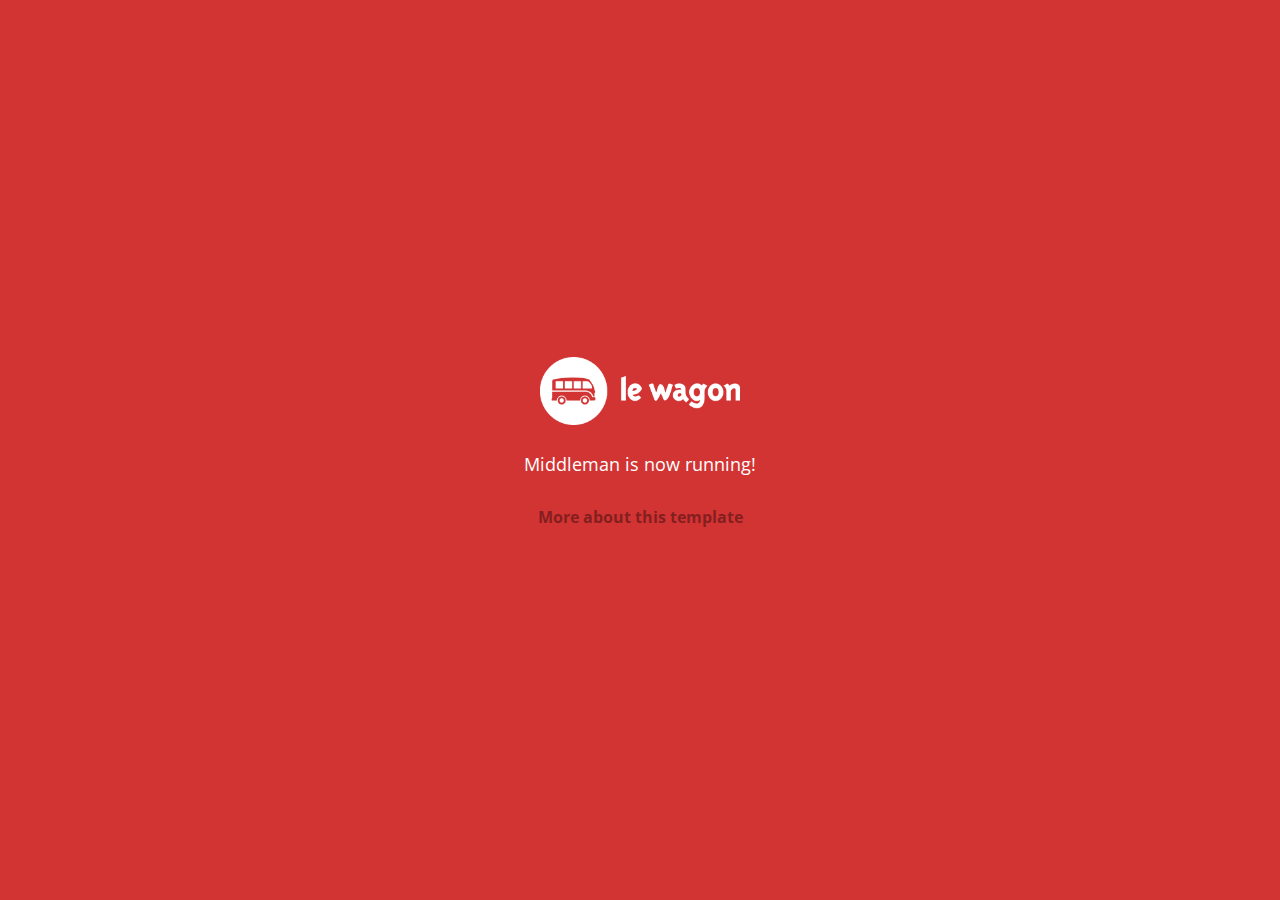
==== index.html @ 5c0ed2bb "Automated commit at 2017-11-20 10:29:40 UTC by middleman-deploy 2.0.0-alpha" ====
<!doctype html>
<html>
  <head>
    <meta charset="utf-8">
    <meta http-equiv="x-ua-compatible" content="ie=edge">
    <meta name="viewport"
          content="width=device-width, initial-scale=1, shrink-to-fit=no">
    <!-- Use the title from a page's frontmatter if it has one -->
    <title>Le Wagon - Middleman</title>
    <link href="stylesheets/application-3c48b980.css" rel="stylesheet" />
    <script src="javascripts/application-93de88c9.js"></script>
    <link href="images/favicon-f15af148.png" rel="icon" type="image/png" />
  </head>
  <body>
    <div id="home">
  <div class="home-content">
    <img src="images/logo-acc9c0ec.png" width="200" alt="Logo" />
    <p>
      Middleman is now running!
    </p>
    <p class="about">
      <a href="about.html">More about this template</a>
    </p>
  </div>
</div>

  </body>
</html>
---- stylesheets/application-3c48b980.css ----
@import url("https://fonts.googleapis.com/css?family=Open+Sans:400,300,700|Raleway:400,100,300,700,500");/*!
 * Bootstrap v3.3.7 (http://getbootstrap.com)
 * Copyright 2011-2016 Twitter, Inc.
 * Licensed under MIT (https://github.com/twbs/bootstrap/blob/master/LICENSE)
 *//*! normalize.css v3.0.3 | MIT License | github.com/necolas/normalize.css */html{font-family:sans-serif;-ms-text-size-adjust:100%;-webkit-text-size-adjust:100%}body{margin:0}article,aside,details,figcaption,figure,footer,header,hgroup,main,menu,nav,section,summary{display:block}audio,canvas,progress,video{display:inline-block;vertical-align:baseline}audio:not([controls]){display:none;height:0}[hidden],template{display:none}a{background-color:transparent}a:active,a:hover{outline:0}abbr[title]{border-bottom:1px dotted}b,strong{font-weight:bold}dfn{font-style:italic}h1{font-size:2em;margin:0.67em 0}mark{background:#ff0;color:#000}small{font-size:80%}sub,sup{font-size:75%;line-height:0;position:relative;vertical-align:baseline}sup{top:-0.5em}sub{bottom:-0.25em}img{border:0}svg:not(:root){overflow:hidden}figure{margin:1em 40px}hr{-webkit-box-sizing:content-box;box-sizing:content-box;height:0}pre{overflow:auto}code,kbd,pre,samp{font-family:monospace, monospace;font-size:1em}button,input,optgroup,select,textarea{color:inherit;font:inherit;margin:0}button{overflow:visible}button,select{text-transform:none}button,html input[type="button"],input[type="reset"],input[type="submit"]{-webkit-appearance:button;cursor:pointer}button[disabled],html input[disabled]{cursor:default}button::-moz-focus-inner,input::-moz-focus-inner{border:0;padding:0}input{line-height:normal}input[type="checkbox"],input[type="radio"]{-webkit-box-sizing:border-box;box-sizing:border-box;padding:0}input[type="number"]::-webkit-inner-spin-button,input[type="number"]::-webkit-outer-spin-button{height:auto}input[type="search"]{-webkit-appearance:textfield;-webkit-box-sizing:content-box;box-sizing:content-box}input[type="search"]::-webkit-search-cancel-button,input[type="search"]::-webkit-search-decoration{-webkit-appearance:none}fieldset{border:1px solid #c0c0c0;margin:0 2px;padding:0.35em 0.625em 0.75em}legend{border:0;padding:0}textarea{overflow:auto}optgroup{font-weight:bold}table{border-collapse:collapse;border-spacing:0}td,th{padding:0}/*! Source: https://github.com/h5bp/html5-boilerplate/blob/master/src/css/main.css */@media print{*,*:before,*:after{background:transparent !important;color:#000 !important;-webkit-box-shadow:none !important;box-shadow:none !important;text-shadow:none !important}a,a:visited{text-decoration:underline}a[href]:after{content:" (" attr(href) ")"}abbr[title]:after{content:" (" attr(title) ")"}a[href^="#"]:after,a[href^="javascript:"]:after{content:""}pre,blockquote{border:1px solid #999;page-break-inside:avoid}thead{display:table-header-group}tr,img{page-break-inside:avoid}img{max-width:100% !important}p,h2,h3{orphans:3;widows:3}h2,h3{page-break-after:avoid}.navbar{display:none}.btn>.caret,.dropup>.btn>.caret{border-top-color:#000 !important}.label{border:1px solid #000}.table{border-collapse:collapse !important}.table td,.table th{background-color:#fff !important}.table-bordered th,.table-bordered td{border:1px solid #ddd !important}}@font-face{font-family:'Glyphicons Halflings';src:url("../assets/bootstrap/glyphicons-halflings-regular-86b6f62b.eot");src:url("../assets/bootstrap/glyphicons-halflings-regular-86b6f62b.eot?#iefix") format("embedded-opentype"),url("../assets/bootstrap/glyphicons-halflings-regular-ca35b697.woff2") format("woff2"),url("../assets/bootstrap/glyphicons-halflings-regular-278e49a8.woff") format("woff"),url("../assets/bootstrap/glyphicons-halflings-regular-44bc1850.ttf") format("truetype"),url("../assets/bootstrap/glyphicons-halflings-regular-de51a849.svg#glyphicons_halflingsregular") format("svg")}.glyphicon{position:relative;top:1px;display:inline-block;font-family:'Glyphicons Halflings';font-style:normal;font-weight:normal;line-height:1;-webkit-font-smoothing:antialiased;-moz-osx-font-smoothing:grayscale}.glyphicon-asterisk:before{content:"\002a"}.glyphicon-plus:before{content:"\002b"}.glyphicon-euro:before,.glyphicon-eur:before{content:"\20ac"}.glyphicon-minus:before{content:"\2212"}.glyphicon-cloud:before{content:"\2601"}.glyphicon-envelope:before{content:"\2709"}.glyphicon-pencil:before{content:"\270f"}.glyphicon-glass:before{content:"\e001"}.glyphicon-music:before{content:"\e002"}.glyphicon-search:before{content:"\e003"}.glyphicon-heart:before{content:"\e005"}.glyphicon-star:before{content:"\e006"}.glyphicon-star-empty:before{content:"\e007"}.glyphicon-user:before{content:"\e008"}.glyphicon-film:before{content:"\e009"}.glyphicon-th-large:before{content:"\e010"}.glyphicon-th:before{content:"\e011"}.glyphicon-th-list:before{content:"\e012"}.glyphicon-ok:before{content:"\e013"}.glyphicon-remove:before{content:"\e014"}.glyphicon-zoom-in:before{content:"\e015"}.glyphicon-zoom-out:before{content:"\e016"}.glyphicon-off:before{content:"\e017"}.glyphicon-signal:before{content:"\e018"}.glyphicon-cog:before{content:"\e019"}.glyphicon-trash:before{content:"\e020"}.glyphicon-home:before{content:"\e021"}.glyphicon-file:before{content:"\e022"}.glyphicon-time:before{content:"\e023"}.glyphicon-road:before{content:"\e024"}.glyphicon-download-alt:before{content:"\e025"}.glyphicon-download:before{content:"\e026"}.glyphicon-upload:before{content:"\e027"}.glyphicon-inbox:before{content:"\e028"}.glyphicon-play-circle:before{content:"\e029"}.glyphicon-repeat:before{content:"\e030"}.glyphicon-refresh:before{content:"\e031"}.glyphicon-list-alt:before{content:"\e032"}.glyphicon-lock:before{content:"\e033"}.glyphicon-flag:before{content:"\e034"}.glyphicon-headphones:before{content:"\e035"}.glyphicon-volume-off:before{content:"\e036"}.glyphicon-volume-down:before{content:"\e037"}.glyphicon-volume-up:before{content:"\e038"}.glyphicon-qrcode:before{content:"\e039"}.glyphicon-barcode:before{content:"\e040"}.glyphicon-tag:before{content:"\e041"}.glyphicon-tags:before{content:"\e042"}.glyphicon-book:before{content:"\e043"}.glyphicon-bookmark:before{content:"\e044"}.glyphicon-print:before{content:"\e045"}.glyphicon-camera:before{content:"\e046"}.glyphicon-font:before{content:"\e047"}.glyphicon-bold:before{content:"\e048"}.glyphicon-italic:before{content:"\e049"}.glyphicon-text-height:before{content:"\e050"}.glyphicon-text-width:before{content:"\e051"}.glyphicon-align-left:before{content:"\e052"}.glyphicon-align-center:before{content:"\e053"}.glyphicon-align-right:before{content:"\e054"}.glyphicon-align-justify:before{content:"\e055"}.glyphicon-list:before{content:"\e056"}.glyphicon-indent-left:before{content:"\e057"}.glyphicon-indent-right:before{content:"\e058"}.glyphicon-facetime-video:before{content:"\e059"}.glyphicon-picture:before{content:"\e060"}.glyphicon-map-marker:before{content:"\e062"}.glyphicon-adjust:before{content:"\e063"}.glyphicon-tint:before{content:"\e064"}.glyphicon-edit:before{content:"\e065"}.glyphicon-share:before{content:"\e066"}.glyphicon-check:before{content:"\e067"}.glyphicon-move:before{content:"\e068"}.glyphicon-step-backward:before{content:"\e069"}.glyphicon-fast-backward:before{content:"\e070"}.glyphicon-backward:before{content:"\e071"}.glyphicon-play:before{content:"\e072"}.glyphicon-pause:before{content:"\e073"}.glyphicon-stop:before{content:"\e074"}.glyphicon-forward:before{content:"\e075"}.glyphicon-fast-forward:before{content:"\e076"}.glyphicon-step-forward:before{content:"\e077"}.glyphicon-eject:before{content:"\e078"}.glyphicon-chevron-left:before{content:"\e079"}.glyphicon-chevron-right:before{content:"\e080"}.glyphicon-plus-sign:before{content:"\e081"}.glyphicon-minus-sign:before{content:"\e082"}.glyphicon-remove-sign:before{content:"\e083"}.glyphicon-ok-sign:before{content:"\e084"}.glyphicon-question-sign:before{content:"\e085"}.glyphicon-info-sign:before{content:"\e086"}.glyphicon-screenshot:before{content:"\e087"}.glyphicon-remove-circle:before{content:"\e088"}.glyphicon-ok-circle:before{content:"\e089"}.glyphicon-ban-circle:before{content:"\e090"}.glyphicon-arrow-left:before{content:"\e091"}.glyphicon-arrow-right:before{content:"\e092"}.glyphicon-arrow-up:before{content:"\e093"}.glyphicon-arrow-down:before{content:"\e094"}.glyphicon-share-alt:before{content:"\e095"}.glyphicon-resize-full:before{content:"\e096"}.glyphicon-resize-small:before{content:"\e097"}.glyphicon-exclamation-sign:before{content:"\e101"}.glyphicon-gift:before{content:"\e102"}.glyphicon-leaf:before{content:"\e103"}.glyphicon-fire:before{content:"\e104"}.glyphicon-eye-open:before{content:"\e105"}.glyphicon-eye-close:before{content:"\e106"}.glyphicon-warning-sign:before{content:"\e107"}.glyphicon-plane:before{content:"\e108"}.glyphicon-calendar:before{content:"\e109"}.glyphicon-random:before{content:"\e110"}.glyphicon-comment:before{content:"\e111"}.glyphicon-magnet:before{content:"\e112"}.glyphicon-chevron-up:before{content:"\e113"}.glyphicon-chevron-down:before{content:"\e114"}.glyphicon-retweet:before{content:"\e115"}.glyphicon-shopping-cart:before{content:"\e116"}.glyphicon-folder-close:before{content:"\e117"}.glyphicon-folder-open:before{content:"\e118"}.glyphicon-resize-vertical:before{content:"\e119"}.glyphicon-resize-horizontal:before{content:"\e120"}.glyphicon-hdd:before{content:"\e121"}.glyphicon-bullhorn:before{content:"\e122"}.glyphicon-bell:before{content:"\e123"}.glyphicon-certificate:before{content:"\e124"}.glyphicon-thumbs-up:before{content:"\e125"}.glyphicon-thumbs-down:before{content:"\e126"}.glyphicon-hand-right:before{content:"\e127"}.glyphicon-hand-left:before{content:"\e128"}.glyphicon-hand-up:before{content:"\e129"}.glyphicon-hand-down:before{content:"\e130"}.glyphicon-circle-arrow-right:before{content:"\e131"}.glyphicon-circle-arrow-left:before{content:"\e132"}.glyphicon-circle-arrow-up:before{content:"\e133"}.glyphicon-circle-arrow-down:before{content:"\e134"}.glyphicon-globe:before{content:"\e135"}.glyphicon-wrench:before{content:"\e136"}.glyphicon-tasks:before{content:"\e137"}.glyphicon-filter:before{content:"\e138"}.glyphicon-briefcase:before{content:"\e139"}.glyphicon-fullscreen:before{content:"\e140"}.glyphicon-dashboard:before{content:"\e141"}.glyphicon-paperclip:before{content:"\e142"}.glyphicon-heart-empty:before{content:"\e143"}.glyphicon-link:before{content:"\e144"}.glyphicon-phone:before{content:"\e145"}.glyphicon-pushpin:before{content:"\e146"}.glyphicon-usd:before{content:"\e148"}.glyphicon-gbp:before{content:"\e149"}.glyphicon-sort:before{content:"\e150"}.glyphicon-sort-by-alphabet:before{content:"\e151"}.glyphicon-sort-by-alphabet-alt:before{content:"\e152"}.glyphicon-sort-by-order:before{content:"\e153"}.glyphicon-sort-by-order-alt:before{content:"\e154"}.glyphicon-sort-by-attributes:before{content:"\e155"}.glyphicon-sort-by-attributes-alt:before{content:"\e156"}.glyphicon-unchecked:before{content:"\e157"}.glyphicon-expand:before{content:"\e158"}.glyphicon-collapse-down:before{content:"\e159"}.glyphicon-collapse-up:before{content:"\e160"}.glyphicon-log-in:before{content:"\e161"}.glyphicon-flash:before{content:"\e162"}.glyphicon-log-out:before{content:"\e163"}.glyphicon-new-window:before{content:"\e164"}.glyphicon-record:before{content:"\e165"}.glyphicon-save:before{content:"\e166"}.glyphicon-open:before{content:"\e167"}.glyphicon-saved:before{content:"\e168"}.glyphicon-import:before{content:"\e169"}.glyphicon-export:before{content:"\e170"}.glyphicon-send:before{content:"\e171"}.glyphicon-floppy-disk:before{content:"\e172"}.glyphicon-floppy-saved:before{content:"\e173"}.glyphicon-floppy-remove:before{content:"\e174"}.glyphicon-floppy-save:before{content:"\e175"}.glyphicon-floppy-open:before{content:"\e176"}.glyphicon-credit-card:before{content:"\e177"}.glyphicon-transfer:before{content:"\e178"}.glyphicon-cutlery:before{content:"\e179"}.glyphicon-header:before{content:"\e180"}.glyphicon-compressed:before{content:"\e181"}.glyphicon-earphone:before{content:"\e182"}.glyphicon-phone-alt:before{content:"\e183"}.glyphicon-tower:before{content:"\e184"}.glyphicon-stats:before{content:"\e185"}.glyphicon-sd-video:before{content:"\e186"}.glyphicon-hd-video:before{content:"\e187"}.glyphicon-subtitles:before{content:"\e188"}.glyphicon-sound-stereo:before{content:"\e189"}.glyphicon-sound-dolby:before{content:"\e190"}.glyphicon-sound-5-1:before{content:"\e191"}.glyphicon-sound-6-1:before{content:"\e192"}.glyphicon-sound-7-1:before{content:"\e193"}.glyphicon-copyright-mark:before{content:"\e194"}.glyphicon-registration-mark:before{content:"\e195"}.glyphicon-cloud-download:before{content:"\e197"}.glyphicon-cloud-upload:before{content:"\e198"}.glyphicon-tree-conifer:before{content:"\e199"}.glyphicon-tree-deciduous:before{content:"\e200"}.glyphicon-cd:before{content:"\e201"}.glyphicon-save-file:before{content:"\e202"}.glyphicon-open-file:before{content:"\e203"}.glyphicon-level-up:before{content:"\e204"}.glyphicon-copy:before{content:"\e205"}.glyphicon-paste:before{content:"\e206"}.glyphicon-alert:before{content:"\e209"}.glyphicon-equalizer:before{content:"\e210"}.glyphicon-king:before{content:"\e211"}.glyphicon-queen:before{content:"\e212"}.glyphicon-pawn:before{content:"\e213"}.glyphicon-bishop:before{content:"\e214"}.glyphicon-knight:before{content:"\e215"}.glyphicon-baby-formula:before{content:"\e216"}.glyphicon-tent:before{content:"\26fa"}.glyphicon-blackboard:before{content:"\e218"}.glyphicon-bed:before{content:"\e219"}.glyphicon-apple:before{content:"\f8ff"}.glyphicon-erase:before{content:"\e221"}.glyphicon-hourglass:before{content:"\231b"}.glyphicon-lamp:before{content:"\e223"}.glyphicon-duplicate:before{content:"\e224"}.glyphicon-piggy-bank:before{content:"\e225"}.glyphicon-scissors:before{content:"\e226"}.glyphicon-bitcoin:before{content:"\e227"}.glyphicon-btc:before{content:"\e227"}.glyphicon-xbt:before{content:"\e227"}.glyphicon-yen:before{content:"\00a5"}.glyphicon-jpy:before{content:"\00a5"}.glyphicon-ruble:before{content:"\20bd"}.glyphicon-rub:before{content:"\20bd"}.glyphicon-scale:before{content:"\e230"}.glyphicon-ice-lolly:before{content:"\e231"}.glyphicon-ice-lolly-tasted:before{content:"\e232"}.glyphicon-education:before{content:"\e233"}.glyphicon-option-horizontal:before{content:"\e234"}.glyphicon-option-vertical:before{content:"\e235"}.glyphicon-menu-hamburger:before{content:"\e236"}.glyphicon-modal-window:before{content:"\e237"}.glyphicon-oil:before{content:"\e238"}.glyphicon-grain:before{content:"\e239"}.glyphicon-sunglasses:before{content:"\e240"}.glyphicon-text-size:before{content:"\e241"}.glyphicon-text-color:before{content:"\e242"}.glyphicon-text-background:before{content:"\e243"}.glyphicon-object-align-top:before{content:"\e244"}.glyphicon-object-align-bottom:before{content:"\e245"}.glyphicon-object-align-horizontal:before{content:"\e246"}.glyphicon-object-align-left:before{content:"\e247"}.glyphicon-object-align-vertical:before{content:"\e248"}.glyphicon-object-align-right:before{content:"\e249"}.glyphicon-triangle-right:before{content:"\e250"}.glyphicon-triangle-left:before{content:"\e251"}.glyphicon-triangle-bottom:before{content:"\e252"}.glyphicon-triangle-top:before{content:"\e253"}.glyphicon-console:before{content:"\e254"}.glyphicon-superscript:before{content:"\e255"}.glyphicon-subscript:before{content:"\e256"}.glyphicon-menu-left:before{content:"\e257"}.glyphicon-menu-right:before{content:"\e258"}.glyphicon-menu-down:before{content:"\e259"}.glyphicon-menu-up:before{content:"\e260"}*{-webkit-box-sizing:border-box;box-sizing:border-box}*:before,*:after{-webkit-box-sizing:border-box;box-sizing:border-box}html{font-size:10px;-webkit-tap-highlight-color:transparent}body{font-family:"Open Sans", "Helvetica", "sans-serif";font-size:18px;line-height:1.42857143;color:#333333;background-color:#F4F4F4}input,button,select,textarea{font-family:inherit;font-size:inherit;line-height:inherit}a{color:#469AE0;text-decoration:none}a:hover,a:focus{color:#1f74ba;text-decoration:underline}a:focus{outline:5px auto -webkit-focus-ring-color;outline-offset:-2px}figure{margin:0}img{vertical-align:middle}.img-responsive{display:block;max-width:100%;height:auto}.img-rounded{border-radius:2px}.img-thumbnail{padding:4px;line-height:1.42857143;background-color:#F4F4F4;border:1px solid #ddd;border-radius:2px;-webkit-transition:all 0.2s ease-in-out;transition:all 0.2s ease-in-out;display:inline-block;max-width:100%;height:auto}.img-circle{border-radius:50%}hr{margin-top:25px;margin-bottom:25px;border:0;border-top:1px solid #eeeeee}.sr-only{position:absolute;width:1px;height:1px;margin:-1px;padding:0;overflow:hidden;clip:rect(0, 0, 0, 0);border:0}.sr-only-focusable:active,.sr-only-focusable:focus{position:static;width:auto;height:auto;margin:0;overflow:visible;clip:auto}[role="button"]{cursor:pointer}h1,h2,h3,h4,h5,h6,.h1,.h2,.h3,.h4,.h5,.h6{font-family:"Raleway", "Helvetica", "sans-serif";font-weight:500;line-height:1.1;color:inherit}h1 small,h1 .small,h2 small,h2 .small,h3 small,h3 .small,h4 small,h4 .small,h5 small,h5 .small,h6 small,h6 .small,.h1 small,.h1 .small,.h2 small,.h2 .small,.h3 small,.h3 .small,.h4 small,.h4 .small,.h5 small,.h5 .small,.h6 small,.h6 .small{font-weight:normal;line-height:1;color:#777777}h1,.h1,h2,.h2,h3,.h3{margin-top:25px;margin-bottom:12.5px}h1 small,h1 .small,.h1 small,.h1 .small,h2 small,h2 .small,.h2 small,.h2 .small,h3 small,h3 .small,.h3 small,.h3 .small{font-size:65%}h4,.h4,h5,.h5,h6,.h6{margin-top:12.5px;margin-bottom:12.5px}h4 small,h4 .small,.h4 small,.h4 .small,h5 small,h5 .small,.h5 small,.h5 .small,h6 small,h6 .small,.h6 small,.h6 .small{font-size:75%}h1,.h1{font-size:46px}h2,.h2{font-size:38px}h3,.h3{font-size:31px}h4,.h4{font-size:23px}h5,.h5{font-size:18px}h6,.h6{font-size:16px}p{margin:0 0 12.5px}.lead{margin-bottom:25px;font-size:20px;font-weight:300;line-height:1.4}@media (min-width: 768px){.lead{font-size:27px}}small,.small{font-size:88%}mark,.mark{background-color:#fcf8e3;padding:.2em}.text-left{text-align:left}.text-right{text-align:right}.text-center{text-align:center}.text-justify{text-align:justify}.text-nowrap{white-space:nowrap}.text-lowercase{text-transform:lowercase}.text-uppercase,.initialism{text-transform:uppercase}.text-capitalize{text-transform:capitalize}.text-muted{color:#777777}.text-primary{color:#469AE0}a.text-primary:hover,a.text-primary:focus{color:#2381d0}.text-success{color:#3c763d}a.text-success:hover,a.text-success:focus{color:#2b542c}.text-info{color:#31708f}a.text-info:hover,a.text-info:focus{color:#245269}.text-warning{color:#8a6d3b}a.text-warning:hover,a.text-warning:focus{color:#66512c}.text-danger{color:#a94442}a.text-danger:hover,a.text-danger:focus{color:#843534}.bg-primary{color:#fff}.bg-primary{background-color:#469AE0}a.bg-primary:hover,a.bg-primary:focus{background-color:#2381d0}.bg-success{background-color:#dff0d8}a.bg-success:hover,a.bg-success:focus{background-color:#c1e2b3}.bg-info{background-color:#d9edf7}a.bg-info:hover,a.bg-info:focus{background-color:#afd9ee}.bg-warning{background-color:#fcf8e3}a.bg-warning:hover,a.bg-warning:focus{background-color:#f7ecb5}.bg-danger{background-color:#f2dede}a.bg-danger:hover,a.bg-danger:focus{background-color:#e4b9b9}.page-header{padding-bottom:11.5px;margin:50px 0 25px;border-bottom:1px solid #eeeeee}ul,ol{margin-top:0;margin-bottom:12.5px}ul ul,ul ol,ol ul,ol ol{margin-bottom:0}.list-unstyled{padding-left:0;list-style:none}.list-inline{padding-left:0;list-style:none;margin-left:-5px}.list-inline>li{display:inline-block;padding-left:5px;padding-right:5px}dl{margin-top:0;margin-bottom:25px}dt,dd{line-height:1.42857143}dt{font-weight:bold}dd{margin-left:0}.dl-horizontal dd:before,.dl-horizontal dd:after{content:" ";display:table}.dl-horizontal dd:after{clear:both}@media (min-width: 768px){.dl-horizontal dt{float:left;width:160px;clear:left;text-align:right;overflow:hidden;text-overflow:ellipsis;white-space:nowrap}.dl-horizontal dd{margin-left:180px}}abbr[title],abbr[data-original-title]{cursor:help;border-bottom:1px dotted #777777}.initialism{font-size:90%}blockquote{padding:12.5px 25px;margin:0 0 25px;font-size:22.5px;border-left:5px solid #eeeeee}blockquote p:last-child,blockquote ul:last-child,blockquote ol:last-child{margin-bottom:0}blockquote footer,blockquote small,blockquote .small{display:block;font-size:80%;line-height:1.42857143;color:#777777}blockquote footer:before,blockquote small:before,blockquote .small:before{content:'\2014 \00A0'}.blockquote-reverse,blockquote.pull-right{padding-right:15px;padding-left:0;border-right:5px solid #eeeeee;border-left:0;text-align:right}.blockquote-reverse footer:before,.blockquote-reverse small:before,.blockquote-reverse .small:before,blockquote.pull-right footer:before,blockquote.pull-right small:before,blockquote.pull-right .small:before{content:''}.blockquote-reverse footer:after,.blockquote-reverse small:after,.blockquote-reverse .small:after,blockquote.pull-right footer:after,blockquote.pull-right small:after,blockquote.pull-right .small:after{content:'\00A0 \2014'}address{margin-bottom:25px;font-style:normal;line-height:1.42857143}code,kbd,pre,samp{font-family:Menlo, Monaco, Consolas, "Courier New", monospace}code{padding:2px 4px;font-size:90%;color:#c7254e;background-color:#f9f2f4;border-radius:2px}kbd{padding:2px 4px;font-size:90%;color:#fff;background-color:#333;border-radius:2px;-webkit-box-shadow:inset 0 -1px 0 rgba(0,0,0,0.25);box-shadow:inset 0 -1px 0 rgba(0,0,0,0.25)}kbd kbd{padding:0;font-size:100%;font-weight:bold;-webkit-box-shadow:none;box-shadow:none}pre{display:block;padding:12px;margin:0 0 12.5px;font-size:17px;line-height:1.42857143;word-break:break-all;word-wrap:break-word;color:#333333;background-color:#f5f5f5;border:1px solid #ccc;border-radius:2px}pre code{padding:0;font-size:inherit;color:inherit;white-space:pre-wrap;background-color:transparent;border-radius:0}.pre-scrollable{max-height:340px;overflow-y:scroll}.container{margin-right:auto;margin-left:auto;padding-left:15px;padding-right:15px}.container:before,.container:after{content:" ";display:table}.container:after{clear:both}@media (min-width: 768px){.container{width:750px}}@media (min-width: 992px){.container{width:970px}}@media (min-width: 1200px){.container{width:1170px}}.container-fluid{margin-right:auto;margin-left:auto;padding-left:15px;padding-right:15px}.container-fluid:before,.container-fluid:after{content:" ";display:table}.container-fluid:after{clear:both}.row{margin-left:-15px;margin-right:-15px}.row:before,.row:after{content:" ";display:table}.row:after{clear:both}.col-xs-1,.col-sm-1,.col-md-1,.col-lg-1,.col-xs-2,.col-sm-2,.col-md-2,.col-lg-2,.col-xs-3,.col-sm-3,.col-md-3,.col-lg-3,.col-xs-4,.col-sm-4,.col-md-4,.col-lg-4,.col-xs-5,.col-sm-5,.col-md-5,.col-lg-5,.col-xs-6,.col-sm-6,.col-md-6,.col-lg-6,.col-xs-7,.col-sm-7,.col-md-7,.col-lg-7,.col-xs-8,.col-sm-8,.col-md-8,.col-lg-8,.col-xs-9,.col-sm-9,.col-md-9,.col-lg-9,.col-xs-10,.col-sm-10,.col-md-10,.col-lg-10,.col-xs-11,.col-sm-11,.col-md-11,.col-lg-11,.col-xs-12,.col-sm-12,.col-md-12,.col-lg-12{position:relative;min-height:1px;padding-left:15px;padding-right:15px}.col-xs-1,.col-xs-2,.col-xs-3,.col-xs-4,.col-xs-5,.col-xs-6,.col-xs-7,.col-xs-8,.col-xs-9,.col-xs-10,.col-xs-11,.col-xs-12{float:left}.col-xs-1{width:8.33333333%}.col-xs-2{width:16.66666667%}.col-xs-3{width:25%}.col-xs-4{width:33.33333333%}.col-xs-5{width:41.66666667%}.col-xs-6{width:50%}.col-xs-7{width:58.33333333%}.col-xs-8{width:66.66666667%}.col-xs-9{width:75%}.col-xs-10{width:83.33333333%}.col-xs-11{width:91.66666667%}.col-xs-12{width:100%}.col-xs-pull-0{right:auto}.col-xs-pull-1{right:8.33333333%}.col-xs-pull-2{right:16.66666667%}.col-xs-pull-3{right:25%}.col-xs-pull-4{right:33.33333333%}.col-xs-pull-5{right:41.66666667%}.col-xs-pull-6{right:50%}.col-xs-pull-7{right:58.33333333%}.col-xs-pull-8{right:66.66666667%}.col-xs-pull-9{right:75%}.col-xs-pull-10{right:83.33333333%}.col-xs-pull-11{right:91.66666667%}.col-xs-pull-12{right:100%}.col-xs-push-0{left:auto}.col-xs-push-1{left:8.33333333%}.col-xs-push-2{left:16.66666667%}.col-xs-push-3{left:25%}.col-xs-push-4{left:33.33333333%}.col-xs-push-5{left:41.66666667%}.col-xs-push-6{left:50%}.col-xs-push-7{left:58.33333333%}.col-xs-push-8{left:66.66666667%}.col-xs-push-9{left:75%}.col-xs-push-10{left:83.33333333%}.col-xs-push-11{left:91.66666667%}.col-xs-push-12{left:100%}.col-xs-offset-0{margin-left:0%}.col-xs-offset-1{margin-left:8.33333333%}.col-xs-offset-2{margin-left:16.66666667%}.col-xs-offset-3{margin-left:25%}.col-xs-offset-4{margin-left:33.33333333%}.col-xs-offset-5{margin-left:41.66666667%}.col-xs-offset-6{margin-left:50%}.col-xs-offset-7{margin-left:58.33333333%}.col-xs-offset-8{margin-left:66.66666667%}.col-xs-offset-9{margin-left:75%}.col-xs-offset-10{margin-left:83.33333333%}.col-xs-offset-11{margin-left:91.66666667%}.col-xs-offset-12{margin-left:100%}@media (min-width: 768px){.col-sm-1,.col-sm-2,.col-sm-3,.col-sm-4,.col-sm-5,.col-sm-6,.col-sm-7,.col-sm-8,.col-sm-9,.col-sm-10,.col-sm-11,.col-sm-12{float:left}.col-sm-1{width:8.33333333%}.col-sm-2{width:16.66666667%}.col-sm-3{width:25%}.col-sm-4{width:33.33333333%}.col-sm-5{width:41.66666667%}.col-sm-6{width:50%}.col-sm-7{width:58.33333333%}.col-sm-8{width:66.66666667%}.col-sm-9{width:75%}.col-sm-10{width:83.33333333%}.col-sm-11{width:91.66666667%}.col-sm-12{width:100%}.col-sm-pull-0{right:auto}.col-sm-pull-1{right:8.33333333%}.col-sm-pull-2{right:16.66666667%}.col-sm-pull-3{right:25%}.col-sm-pull-4{right:33.33333333%}.col-sm-pull-5{right:41.66666667%}.col-sm-pull-6{right:50%}.col-sm-pull-7{right:58.33333333%}.col-sm-pull-8{right:66.66666667%}.col-sm-pull-9{right:75%}.col-sm-pull-10{right:83.33333333%}.col-sm-pull-11{right:91.66666667%}.col-sm-pull-12{right:100%}.col-sm-push-0{left:auto}.col-sm-push-1{left:8.33333333%}.col-sm-push-2{left:16.66666667%}.col-sm-push-3{left:25%}.col-sm-push-4{left:33.33333333%}.col-sm-push-5{left:41.66666667%}.col-sm-push-6{left:50%}.col-sm-push-7{left:58.33333333%}.col-sm-push-8{left:66.66666667%}.col-sm-push-9{left:75%}.col-sm-push-10{left:83.33333333%}.col-sm-push-11{left:91.66666667%}.col-sm-push-12{left:100%}.col-sm-offset-0{margin-left:0%}.col-sm-offset-1{margin-left:8.33333333%}.col-sm-offset-2{margin-left:16.66666667%}.col-sm-offset-3{margin-left:25%}.col-sm-offset-4{margin-left:33.33333333%}.col-sm-offset-5{margin-left:41.66666667%}.col-sm-offset-6{margin-left:50%}.col-sm-offset-7{margin-left:58.33333333%}.col-sm-offset-8{margin-left:66.66666667%}.col-sm-offset-9{margin-left:75%}.col-sm-offset-10{margin-left:83.33333333%}.col-sm-offset-11{margin-left:91.66666667%}.col-sm-offset-12{margin-left:100%}}@media (min-width: 992px){.col-md-1,.col-md-2,.col-md-3,.col-md-4,.col-md-5,.col-md-6,.col-md-7,.col-md-8,.col-md-9,.col-md-10,.col-md-11,.col-md-12{float:left}.col-md-1{width:8.33333333%}.col-md-2{width:16.66666667%}.col-md-3{width:25%}.col-md-4{width:33.33333333%}.col-md-5{width:41.66666667%}.col-md-6{width:50%}.col-md-7{width:58.33333333%}.col-md-8{width:66.66666667%}.col-md-9{width:75%}.col-md-10{width:83.33333333%}.col-md-11{width:91.66666667%}.col-md-12{width:100%}.col-md-pull-0{right:auto}.col-md-pull-1{right:8.33333333%}.col-md-pull-2{right:16.66666667%}.col-md-pull-3{right:25%}.col-md-pull-4{right:33.33333333%}.col-md-pull-5{right:41.66666667%}.col-md-pull-6{right:50%}.col-md-pull-7{right:58.33333333%}.col-md-pull-8{right:66.66666667%}.col-md-pull-9{right:75%}.col-md-pull-10{right:83.33333333%}.col-md-pull-11{right:91.66666667%}.col-md-pull-12{right:100%}.col-md-push-0{left:auto}.col-md-push-1{left:8.33333333%}.col-md-push-2{left:16.66666667%}.col-md-push-3{left:25%}.col-md-push-4{left:33.33333333%}.col-md-push-5{left:41.66666667%}.col-md-push-6{left:50%}.col-md-push-7{left:58.33333333%}.col-md-push-8{left:66.66666667%}.col-md-push-9{left:75%}.col-md-push-10{left:83.33333333%}.col-md-push-11{left:91.66666667%}.col-md-push-12{left:100%}.col-md-offset-0{margin-left:0%}.col-md-offset-1{margin-left:8.33333333%}.col-md-offset-2{margin-left:16.66666667%}.col-md-offset-3{margin-left:25%}.col-md-offset-4{margin-left:33.33333333%}.col-md-offset-5{margin-left:41.66666667%}.col-md-offset-6{margin-left:50%}.col-md-offset-7{margin-left:58.33333333%}.col-md-offset-8{margin-left:66.66666667%}.col-md-offset-9{margin-left:75%}.col-md-offset-10{margin-left:83.33333333%}.col-md-offset-11{margin-left:91.66666667%}.col-md-offset-12{margin-left:100%}}@media (min-width: 1200px){.col-lg-1,.col-lg-2,.col-lg-3,.col-lg-4,.col-lg-5,.col-lg-6,.col-lg-7,.col-lg-8,.col-lg-9,.col-lg-10,.col-lg-11,.col-lg-12{float:left}.col-lg-1{width:8.33333333%}.col-lg-2{width:16.66666667%}.col-lg-3{width:25%}.col-lg-4{width:33.33333333%}.col-lg-5{width:41.66666667%}.col-lg-6{width:50%}.col-lg-7{width:58.33333333%}.col-lg-8{width:66.66666667%}.col-lg-9{width:75%}.col-lg-10{width:83.33333333%}.col-lg-11{width:91.66666667%}.col-lg-12{width:100%}.col-lg-pull-0{right:auto}.col-lg-pull-1{right:8.33333333%}.col-lg-pull-2{right:16.66666667%}.col-lg-pull-3{right:25%}.col-lg-pull-4{right:33.33333333%}.col-lg-pull-5{right:41.66666667%}.col-lg-pull-6{right:50%}.col-lg-pull-7{right:58.33333333%}.col-lg-pull-8{right:66.66666667%}.col-lg-pull-9{right:75%}.col-lg-pull-10{right:83.33333333%}.col-lg-pull-11{right:91.66666667%}.col-lg-pull-12{right:100%}.col-lg-push-0{left:auto}.col-lg-push-1{left:8.33333333%}.col-lg-push-2{left:16.66666667%}.col-lg-push-3{left:25%}.col-lg-push-4{left:33.33333333%}.col-lg-push-5{left:41.66666667%}.col-lg-push-6{left:50%}.col-lg-push-7{left:58.33333333%}.col-lg-push-8{left:66.66666667%}.col-lg-push-9{left:75%}.col-lg-push-10{left:83.33333333%}.col-lg-push-11{left:91.66666667%}.col-lg-push-12{left:100%}.col-lg-offset-0{margin-left:0%}.col-lg-offset-1{margin-left:8.33333333%}.col-lg-offset-2{margin-left:16.66666667%}.col-lg-offset-3{margin-left:25%}.col-lg-offset-4{margin-left:33.33333333%}.col-lg-offset-5{margin-left:41.66666667%}.col-lg-offset-6{margin-left:50%}.col-lg-offset-7{margin-left:58.33333333%}.col-lg-offset-8{margin-left:66.66666667%}.col-lg-offset-9{margin-left:75%}.col-lg-offset-10{margin-left:83.33333333%}.col-lg-offset-11{margin-left:91.66666667%}.col-lg-offset-12{margin-left:100%}}table{background-color:transparent}caption{padding-top:8px;padding-bottom:8px;color:#777777;text-align:left}th{text-align:left}.table{width:100%;max-width:100%;margin-bottom:25px}.table>thead>tr>th,.table>thead>tr>td,.table>tbody>tr>th,.table>tbody>tr>td,.table>tfoot>tr>th,.table>tfoot>tr>td{padding:8px;line-height:1.42857143;vertical-align:top;border-top:1px solid #ddd}.table>thead>tr>th{vertical-align:bottom;border-bottom:2px solid #ddd}.table>caption+thead>tr:first-child>th,.table>caption+thead>tr:first-child>td,.table>colgroup+thead>tr:first-child>th,.table>colgroup+thead>tr:first-child>td,.table>thead:first-child>tr:first-child>th,.table>thead:first-child>tr:first-child>td{border-top:0}.table>tbody+tbody{border-top:2px solid #ddd}.table .table{background-color:#F4F4F4}.table-condensed>thead>tr>th,.table-condensed>thead>tr>td,.table-condensed>tbody>tr>th,.table-condensed>tbody>tr>td,.table-condensed>tfoot>tr>th,.table-condensed>tfoot>tr>td{padding:5px}.table-bordered{border:1px solid #ddd}.table-bordered>thead>tr>th,.table-bordered>thead>tr>td,.table-bordered>tbody>tr>th,.table-bordered>tbody>tr>td,.table-bordered>tfoot>tr>th,.table-bordered>tfoot>tr>td{border:1px solid #ddd}.table-bordered>thead>tr>th,.table-bordered>thead>tr>td{border-bottom-width:2px}.table-striped>tbody>tr:nth-of-type(odd){background-color:#f9f9f9}.table-hover>tbody>tr:hover{background-color:#f5f5f5}table col[class*="col-"]{position:static;float:none;display:table-column}table td[class*="col-"],table th[class*="col-"]{position:static;float:none;display:table-cell}.table>thead>tr>td.active,.table>thead>tr>th.active,.table>thead>tr.active>td,.table>thead>tr.active>th,.table>tbody>tr>td.active,.table>tbody>tr>th.active,.table>tbody>tr.active>td,.table>tbody>tr.active>th,.table>tfoot>tr>td.active,.table>tfoot>tr>th.active,.table>tfoot>tr.active>td,.table>tfoot>tr.active>th{background-color:#f5f5f5}.table-hover>tbody>tr>td.active:hover,.table-hover>tbody>tr>th.active:hover,.table-hover>tbody>tr.active:hover>td,.table-hover>tbody>tr:hover>.active,.table-hover>tbody>tr.active:hover>th{background-color:#e8e8e8}.table>thead>tr>td.success,.table>thead>tr>th.success,.table>thead>tr.success>td,.table>thead>tr.success>th,.table>tbody>tr>td.success,.table>tbody>tr>th.success,.table>tbody>tr.success>td,.table>tbody>tr.success>th,.table>tfoot>tr>td.success,.table>tfoot>tr>th.success,.table>tfoot>tr.success>td,.table>tfoot>tr.success>th{background-color:#dff0d8}.table-hover>tbody>tr>td.success:hover,.table-hover>tbody>tr>th.success:hover,.table-hover>tbody>tr.success:hover>td,.table-hover>tbody>tr:hover>.success,.table-hover>tbody>tr.success:hover>th{background-color:#d0e9c6}.table>thead>tr>td.info,.table>thead>tr>th.info,.table>thead>tr.info>td,.table>thead>tr.info>th,.table>tbody>tr>td.info,.table>tbody>tr>th.info,.table>tbody>tr.info>td,.table>tbody>tr.info>th,.table>tfoot>tr>td.info,.table>tfoot>tr>th.info,.table>tfoot>tr.info>td,.table>tfoot>tr.info>th{background-color:#d9edf7}.table-hover>tbody>tr>td.info:hover,.table-hover>tbody>tr>th.info:hover,.table-hover>tbody>tr.info:hover>td,.table-hover>tbody>tr:hover>.info,.table-hover>tbody>tr.info:hover>th{background-color:#c4e3f3}.table>thead>tr>td.warning,.table>thead>tr>th.warning,.table>thead>tr.warning>td,.table>thead>tr.warning>th,.table>tbody>tr>td.warning,.table>tbody>tr>th.warning,.table>tbody>tr.warning>td,.table>tbody>tr.warning>th,.table>tfoot>tr>td.warning,.table>tfoot>tr>th.warning,.table>tfoot>tr.warning>td,.table>tfoot>tr.warning>th{background-color:#fcf8e3}.table-hover>tbody>tr>td.warning:hover,.table-hover>tbody>tr>th.warning:hover,.table-hover>tbody>tr.warning:hover>td,.table-hover>tbody>tr:hover>.warning,.table-hover>tbody>tr.warning:hover>th{background-color:#faf2cc}.table>thead>tr>td.danger,.table>thead>tr>th.danger,.table>thead>tr.danger>td,.table>thead>tr.danger>th,.table>tbody>tr>td.danger,.table>tbody>tr>th.danger,.table>tbody>tr.danger>td,.table>tbody>tr.danger>th,.table>tfoot>tr>td.danger,.table>tfoot>tr>th.danger,.table>tfoot>tr.danger>td,.table>tfoot>tr.danger>th{background-color:#f2dede}.table-hover>tbody>tr>td.danger:hover,.table-hover>tbody>tr>th.danger:hover,.table-hover>tbody>tr.danger:hover>td,.table-hover>tbody>tr:hover>.danger,.table-hover>tbody>tr.danger:hover>th{background-color:#ebcccc}.table-responsive{overflow-x:auto;min-height:0.01%}@media screen and (max-width: 767px){.table-responsive{width:100%;margin-bottom:18.75px;overflow-y:hidden;-ms-overflow-style:-ms-autohiding-scrollbar;border:1px solid #ddd}.table-responsive>.table{margin-bottom:0}.table-responsive>.table>thead>tr>th,.table-responsive>.table>thead>tr>td,.table-responsive>.table>tbody>tr>th,.table-responsive>.table>tbody>tr>td,.table-responsive>.table>tfoot>tr>th,.table-responsive>.table>tfoot>tr>td{white-space:nowrap}.table-responsive>.table-bordered{border:0}.table-responsive>.table-bordered>thead>tr>th:first-child,.table-responsive>.table-bordered>thead>tr>td:first-child,.table-responsive>.table-bordered>tbody>tr>th:first-child,.table-responsive>.table-bordered>tbody>tr>td:first-child,.table-responsive>.table-bordered>tfoot>tr>th:first-child,.table-responsive>.table-bordered>tfoot>tr>td:first-child{border-left:0}.table-responsive>.table-bordered>thead>tr>th:last-child,.table-responsive>.table-bordered>thead>tr>td:last-child,.table-responsive>.table-bordered>tbody>tr>th:last-child,.table-responsive>.table-bordered>tbody>tr>td:last-child,.table-responsive>.table-bordered>tfoot>tr>th:last-child,.table-responsive>.table-bordered>tfoot>tr>td:last-child{border-right:0}.table-responsive>.table-bordered>tbody>tr:last-child>th,.table-responsive>.table-bordered>tbody>tr:last-child>td,.table-responsive>.table-bordered>tfoot>tr:last-child>th,.table-responsive>.table-bordered>tfoot>tr:last-child>td{border-bottom:0}}fieldset{padding:0;margin:0;border:0;min-width:0}legend{display:block;width:100%;padding:0;margin-bottom:25px;font-size:27px;line-height:inherit;color:#333333;border:0;border-bottom:1px solid #e5e5e5}label{display:inline-block;max-width:100%;margin-bottom:5px;font-weight:bold}input[type="search"]{-webkit-box-sizing:border-box;box-sizing:border-box}input[type="radio"],input[type="checkbox"]{margin:4px 0 0;margin-top:1px \9;line-height:normal}input[type="file"]{display:block}input[type="range"]{display:block;width:100%}select[multiple],select[size]{height:auto}input[type="file"]:focus,input[type="radio"]:focus,input[type="checkbox"]:focus{outline:5px auto -webkit-focus-ring-color;outline-offset:-2px}output{display:block;padding-top:7px;font-size:18px;line-height:1.42857143;color:#000000}.form-control{display:block;width:100%;height:39px;padding:6px 12px;font-size:18px;line-height:1.42857143;color:#000000;background-color:#fff;background-image:none;border:1px solid #ccc;border-radius:2px;-webkit-box-shadow:inset 0 1px 1px rgba(0,0,0,0.075);box-shadow:inset 0 1px 1px rgba(0,0,0,0.075);-webkit-transition:border-color ease-in-out 0.15s, box-shadow ease-in-out 0.15s;-webkit-transition:border-color ease-in-out 0.15s, -webkit-box-shadow ease-in-out 0.15s;transition:border-color ease-in-out 0.15s, -webkit-box-shadow ease-in-out 0.15s;transition:border-color ease-in-out 0.15s, box-shadow ease-in-out 0.15s;transition:border-color ease-in-out 0.15s, box-shadow ease-in-out 0.15s, -webkit-box-shadow ease-in-out 0.15s}.form-control:focus{border-color:#66afe9;outline:0;-webkit-box-shadow:inset 0 1px 1px rgba(0,0,0,0.075),0 0 8px rgba(102,175,233,0.6);box-shadow:inset 0 1px 1px rgba(0,0,0,0.075),0 0 8px rgba(102,175,233,0.6)}.form-control::-moz-placeholder{color:#999;opacity:1}.form-control:-ms-input-placeholder{color:#999}.form-control::-webkit-input-placeholder{color:#999}.form-control::-ms-expand{border:0;background-color:transparent}.form-control[disabled],.form-control[readonly],fieldset[disabled] .form-control{background-color:#eeeeee;opacity:1}.form-control[disabled],fieldset[disabled] .form-control{cursor:not-allowed}textarea.form-control{height:auto}input[type="search"]{-webkit-appearance:none}@media screen and (-webkit-min-device-pixel-ratio: 0){input[type="date"].form-control,input[type="time"].form-control,input[type="datetime-local"].form-control,input[type="month"].form-control{line-height:39px}input[type="date"].input-sm,.input-group-sm>input[type="date"].form-control,.input-group-sm>input[type="date"].input-group-addon,.input-group-sm>.input-group-btn>input[type="date"].btn,.input-group-sm input[type="date"],input[type="time"].input-sm,.input-group-sm>input[type="time"].form-control,.input-group-sm>input[type="time"].input-group-addon,.input-group-sm>.input-group-btn>input[type="time"].btn,.input-group-sm input[type="time"],input[type="datetime-local"].input-sm,.input-group-sm>input[type="datetime-local"].form-control,.input-group-sm>input[type="datetime-local"].input-group-addon,.input-group-sm>.input-group-btn>input[type="datetime-local"].btn,.input-group-sm input[type="datetime-local"],input[type="month"].input-sm,.input-group-sm>input[type="month"].form-control,.input-group-sm>input[type="month"].input-group-addon,.input-group-sm>.input-group-btn>input[type="month"].btn,.input-group-sm input[type="month"]{line-height:36px}input[type="date"].input-lg,.input-group-lg>input[type="date"].form-control,.input-group-lg>input[type="date"].input-group-addon,.input-group-lg>.input-group-btn>input[type="date"].btn,.input-group-lg input[type="date"],input[type="time"].input-lg,.input-group-lg>input[type="time"].form-control,.input-group-lg>input[type="time"].input-group-addon,.input-group-lg>.input-group-btn>input[type="time"].btn,.input-group-lg input[type="time"],input[type="datetime-local"].input-lg,.input-group-lg>input[type="datetime-local"].form-control,.input-group-lg>input[type="datetime-local"].input-group-addon,.input-group-lg>.input-group-btn>input[type="datetime-local"].btn,.input-group-lg input[type="datetime-local"],input[type="month"].input-lg,.input-group-lg>input[type="month"].form-control,.input-group-lg>input[type="month"].input-group-addon,.input-group-lg>.input-group-btn>input[type="month"].btn,.input-group-lg input[type="month"]{line-height:53px}}.form-group{margin-bottom:15px}.radio,.checkbox{position:relative;display:block;margin-top:10px;margin-bottom:10px}.radio label,.checkbox label{min-height:25px;padding-left:20px;margin-bottom:0;font-weight:normal;cursor:pointer}.radio input[type="radio"],.radio-inline input[type="radio"],.checkbox input[type="checkbox"],.checkbox-inline input[type="checkbox"]{position:absolute;margin-left:-20px;margin-top:4px \9}.radio+.radio,.checkbox+.checkbox{margin-top:-5px}.radio-inline,.checkbox-inline{position:relative;display:inline-block;padding-left:20px;margin-bottom:0;vertical-align:middle;font-weight:normal;cursor:pointer}.radio-inline+.radio-inline,.checkbox-inline+.checkbox-inline{margin-top:0;margin-left:10px}input[type="radio"][disabled],input[type="radio"].disabled,fieldset[disabled] input[type="radio"],input[type="checkbox"][disabled],input[type="checkbox"].disabled,fieldset[disabled] input[type="checkbox"]{cursor:not-allowed}.radio-inline.disabled,fieldset[disabled] .radio-inline,.checkbox-inline.disabled,fieldset[disabled] .checkbox-inline{cursor:not-allowed}.radio.disabled label,fieldset[disabled] .radio label,.checkbox.disabled label,fieldset[disabled] .checkbox label{cursor:not-allowed}.form-control-static{padding-top:7px;padding-bottom:7px;margin-bottom:0;min-height:43px}.form-control-static.input-lg,.input-group-lg>.form-control-static.form-control,.input-group-lg>.form-control-static.input-group-addon,.input-group-lg>.input-group-btn>.form-control-static.btn,.form-control-static.input-sm,.input-group-sm>.form-control-static.form-control,.input-group-sm>.form-control-static.input-group-addon,.input-group-sm>.input-group-btn>.form-control-static.btn{padding-left:0;padding-right:0}.input-sm,.input-group-sm>.form-control,.input-group-sm>.input-group-addon,.input-group-sm>.input-group-btn>.btn{height:36px;padding:5px 10px;font-size:16px;line-height:1.5;border-radius:2px}select.input-sm,.input-group-sm>select.form-control,.input-group-sm>select.input-group-addon,.input-group-sm>.input-group-btn>select.btn{height:36px;line-height:36px}textarea.input-sm,.input-group-sm>textarea.form-control,.input-group-sm>textarea.input-group-addon,.input-group-sm>.input-group-btn>textarea.btn,select[multiple].input-sm,.input-group-sm>select[multiple].form-control,.input-group-sm>select[multiple].input-group-addon,.input-group-sm>.input-group-btn>select[multiple].btn{height:auto}.form-group-sm .form-control{height:36px;padding:5px 10px;font-size:16px;line-height:1.5;border-radius:2px}.form-group-sm select.form-control{height:36px;line-height:36px}.form-group-sm textarea.form-control,.form-group-sm select[multiple].form-control{height:auto}.form-group-sm .form-control-static{height:36px;min-height:41px;padding:6px 10px;font-size:16px;line-height:1.5}.input-lg,.input-group-lg>.form-control,.input-group-lg>.input-group-addon,.input-group-lg>.input-group-btn>.btn{height:53px;padding:10px 16px;font-size:23px;line-height:1.3333333;border-radius:2px}select.input-lg,.input-group-lg>select.form-control,.input-group-lg>select.input-group-addon,.input-group-lg>.input-group-btn>select.btn{height:53px;line-height:53px}textarea.input-lg,.input-group-lg>textarea.form-control,.input-group-lg>textarea.input-group-addon,.input-group-lg>.input-group-btn>textarea.btn,select[multiple].input-lg,.input-group-lg>select[multiple].form-control,.input-group-lg>select[multiple].input-group-addon,.input-group-lg>.input-group-btn>select[multiple].btn{height:auto}.form-group-lg .form-control{height:53px;padding:10px 16px;font-size:23px;line-height:1.3333333;border-radius:2px}.form-group-lg select.form-control{height:53px;line-height:53px}.form-group-lg textarea.form-control,.form-group-lg select[multiple].form-control{height:auto}.form-group-lg .form-control-static{height:53px;min-height:48px;padding:11px 16px;font-size:23px;line-height:1.3333333}.has-feedback{position:relative}.has-feedback .form-control{padding-right:48.75px}.form-control-feedback{position:absolute;top:0;right:0;z-index:2;display:block;width:39px;height:39px;line-height:39px;text-align:center;pointer-events:none}.input-lg+.form-control-feedback,.input-group-lg>.form-control+.form-control-feedback,.input-group-lg>.input-group-addon+.form-control-feedback,.input-group-lg>.input-group-btn>.btn+.form-control-feedback,.input-group-lg+.form-control-feedback,.form-group-lg .form-control+.form-control-feedback{width:53px;height:53px;line-height:53px}.input-sm+.form-control-feedback,.input-group-sm>.form-control+.form-control-feedback,.input-group-sm>.input-group-addon+.form-control-feedback,.input-group-sm>.input-group-btn>.btn+.form-control-feedback,.input-group-sm+.form-control-feedback,.form-group-sm .form-control+.form-control-feedback{width:36px;height:36px;line-height:36px}.has-success .help-block,.has-success .control-label,.has-success .radio,.has-success .checkbox,.has-success .radio-inline,.has-success .checkbox-inline,.has-success.radio label,.has-success.checkbox label,.has-success.radio-inline label,.has-success.checkbox-inline label{color:#3c763d}.has-success .form-control{border-color:#3c763d;-webkit-box-shadow:inset 0 1px 1px rgba(0,0,0,0.075);box-shadow:inset 0 1px 1px rgba(0,0,0,0.075)}.has-success .form-control:focus{border-color:#2b542c;-webkit-box-shadow:inset 0 1px 1px rgba(0,0,0,0.075),0 0 6px #67b168;box-shadow:inset 0 1px 1px rgba(0,0,0,0.075),0 0 6px #67b168}.has-success .input-group-addon{color:#3c763d;border-color:#3c763d;background-color:#dff0d8}.has-success .form-control-feedback{color:#3c763d}.has-warning .help-block,.has-warning .control-label,.has-warning .radio,.has-warning .checkbox,.has-warning .radio-inline,.has-warning .checkbox-inline,.has-warning.radio label,.has-warning.checkbox label,.has-warning.radio-inline label,.has-warning.checkbox-inline label{color:#8a6d3b}.has-warning .form-control{border-color:#8a6d3b;-webkit-box-shadow:inset 0 1px 1px rgba(0,0,0,0.075);box-shadow:inset 0 1px 1px rgba(0,0,0,0.075)}.has-warning .form-control:focus{border-color:#66512c;-webkit-box-shadow:inset 0 1px 1px rgba(0,0,0,0.075),0 0 6px #c0a16b;box-shadow:inset 0 1px 1px rgba(0,0,0,0.075),0 0 6px #c0a16b}.has-warning .input-group-addon{color:#8a6d3b;border-color:#8a6d3b;background-color:#fcf8e3}.has-warning .form-control-feedback{color:#8a6d3b}.has-error .help-block,.has-error .control-label,.has-error .radio,.has-error .checkbox,.has-error .radio-inline,.has-error .checkbox-inline,.has-error.radio label,.has-error.checkbox label,.has-error.radio-inline label,.has-error.checkbox-inline label{color:#a94442}.has-error .form-control{border-color:#a94442;-webkit-box-shadow:inset 0 1px 1px rgba(0,0,0,0.075);box-shadow:inset 0 1px 1px rgba(0,0,0,0.075)}.has-error .form-control:focus{border-color:#843534;-webkit-box-shadow:inset 0 1px 1px rgba(0,0,0,0.075),0 0 6px #ce8483;box-shadow:inset 0 1px 1px rgba(0,0,0,0.075),0 0 6px #ce8483}.has-error .input-group-addon{color:#a94442;border-color:#a94442;background-color:#f2dede}.has-error .form-control-feedback{color:#a94442}.has-feedback label ~ .form-control-feedback{top:30px}.has-feedback label.sr-only ~ .form-control-feedback{top:0}.help-block{display:block;margin-top:5px;margin-bottom:10px;color:#737373}@media (min-width: 768px){.form-inline .form-group{display:inline-block;margin-bottom:0;vertical-align:middle}.form-inline .form-control{display:inline-block;width:auto;vertical-align:middle}.form-inline .form-control-static{display:inline-block}.form-inline .input-group{display:inline-table;vertical-align:middle}.form-inline .input-group .input-group-addon,.form-inline .input-group .input-group-btn,.form-inline .input-group .form-control{width:auto}.form-inline .input-group>.form-control{width:100%}.form-inline .control-label{margin-bottom:0;vertical-align:middle}.form-inline .radio,.form-inline .checkbox{display:inline-block;margin-top:0;margin-bottom:0;vertical-align:middle}.form-inline .radio label,.form-inline .checkbox label{padding-left:0}.form-inline .radio input[type="radio"],.form-inline .checkbox input[type="checkbox"]{position:relative;margin-left:0}.form-inline .has-feedback .form-control-feedback{top:0}}.form-horizontal .radio,.form-horizontal .checkbox,.form-horizontal .radio-inline,.form-horizontal .checkbox-inline{margin-top:0;margin-bottom:0;padding-top:7px}.form-horizontal .radio,.form-horizontal .checkbox{min-height:32px}.form-horizontal .form-group{margin-left:-15px;margin-right:-15px}.form-horizontal .form-group:before,.form-horizontal .form-group:after{content:" ";display:table}.form-horizontal .form-group:after{clear:both}@media (min-width: 768px){.form-horizontal .control-label{text-align:right;margin-bottom:0;padding-top:7px}}.form-horizontal .has-feedback .form-control-feedback{right:15px}@media (min-width: 768px){.form-horizontal .form-group-lg .control-label{padding-top:11px;font-size:23px}}@media (min-width: 768px){.form-horizontal .form-group-sm .control-label{padding-top:6px;font-size:16px}}.btn{display:inline-block;margin-bottom:0;font-weight:normal;text-align:center;vertical-align:middle;-ms-touch-action:manipulation;touch-action:manipulation;cursor:pointer;background-image:none;border:1px solid transparent;white-space:nowrap;padding:6px 12px;font-size:18px;line-height:1.42857143;border-radius:2px;-webkit-user-select:none;-moz-user-select:none;-ms-user-select:none;user-select:none}.btn:focus,.btn.focus,.btn:active:focus,.btn:active.focus,.btn.active:focus,.btn.active.focus{outline:5px auto -webkit-focus-ring-color;outline-offset:-2px}.btn:hover,.btn:focus,.btn.focus{color:#333;text-decoration:none}.btn:active,.btn.active{outline:0;background-image:none;-webkit-box-shadow:inset 0 3px 5px rgba(0,0,0,0.125);box-shadow:inset 0 3px 5px rgba(0,0,0,0.125)}.btn.disabled,.btn[disabled],fieldset[disabled] .btn{cursor:not-allowed;opacity:0.65;filter:alpha(opacity=65);-webkit-box-shadow:none;box-shadow:none}a.btn.disabled,fieldset[disabled] a.btn{pointer-events:none}.btn-default{color:#333;background-color:#fff;border-color:#ccc}.btn-default:focus,.btn-default.focus{color:#333;background-color:#e6e6e6;border-color:#8c8c8c}.btn-default:hover{color:#333;background-color:#e6e6e6;border-color:#adadad}.btn-default:active,.btn-default.active,.open>.btn-default.dropdown-toggle{color:#333;background-color:#e6e6e6;border-color:#adadad}.btn-default:active:hover,.btn-default:active:focus,.btn-default:active.focus,.btn-default.active:hover,.btn-default.active:focus,.btn-default.active.focus,.open>.btn-default.dropdown-toggle:hover,.open>.btn-default.dropdown-toggle:focus,.open>.btn-default.dropdown-toggle.focus{color:#333;background-color:#d4d4d4;border-color:#8c8c8c}.btn-default:active,.btn-default.active,.open>.btn-default.dropdown-toggle{background-image:none}.btn-default.disabled:hover,.btn-default.disabled:focus,.btn-default.disabled.focus,.btn-default[disabled]:hover,.btn-default[disabled]:focus,.btn-default[disabled].focus,fieldset[disabled] .btn-default:hover,fieldset[disabled] .btn-default:focus,fieldset[disabled] .btn-default.focus{background-color:#fff;border-color:#ccc}.btn-default .badge{color:#fff;background-color:#333}.btn-primary{color:#fff;background-color:#469AE0;border-color:#308edc}.btn-primary:focus,.btn-primary.focus{color:#fff;background-color:#2381d0;border-color:#144b79}.btn-primary:hover{color:#fff;background-color:#2381d0;border-color:#1e6eb2}.btn-primary:active,.btn-primary.active,.open>.btn-primary.dropdown-toggle{color:#fff;background-color:#2381d0;border-color:#1e6eb2}.btn-primary:active:hover,.btn-primary:active:focus,.btn-primary:active.focus,.btn-primary.active:hover,.btn-primary.active:focus,.btn-primary.active.focus,.open>.btn-primary.dropdown-toggle:hover,.open>.btn-primary.dropdown-toggle:focus,.open>.btn-primary.dropdown-toggle.focus{color:#fff;background-color:#1e6eb2;border-color:#144b79}.btn-primary:active,.btn-primary.active,.open>.btn-primary.dropdown-toggle{background-image:none}.btn-primary.disabled:hover,.btn-primary.disabled:focus,.btn-primary.disabled.focus,.btn-primary[disabled]:hover,.btn-primary[disabled]:focus,.btn-primary[disabled].focus,fieldset[disabled] .btn-primary:hover,fieldset[disabled] .btn-primary:focus,fieldset[disabled] .btn-primary.focus{background-color:#469AE0;border-color:#308edc}.btn-primary .badge{color:#469AE0;background-color:#fff}.btn-success{color:#fff;background-color:#32B796;border-color:#2da386}.btn-success:focus,.btn-success.focus{color:#fff;background-color:#278f75;border-color:#113f34}.btn-success:hover{color:#fff;background-color:#278f75;border-color:#1f735e}.btn-success:active,.btn-success.active,.open>.btn-success.dropdown-toggle{color:#fff;background-color:#278f75;border-color:#1f735e}.btn-success:active:hover,.btn-success:active:focus,.btn-success:active.focus,.btn-success.active:hover,.btn-success.active:focus,.btn-success.active.focus,.open>.btn-success.dropdown-toggle:hover,.open>.btn-success.dropdown-toggle:focus,.open>.btn-success.dropdown-toggle.focus{color:#fff;background-color:#1f735e;border-color:#113f34}.btn-success:active,.btn-success.active,.open>.btn-success.dropdown-toggle{background-image:none}.btn-success.disabled:hover,.btn-success.disabled:focus,.btn-success.disabled.focus,.btn-success[disabled]:hover,.btn-success[disabled]:focus,.btn-success[disabled].focus,fieldset[disabled] .btn-success:hover,fieldset[disabled] .btn-success:focus,fieldset[disabled] .btn-success.focus{background-color:#32B796;border-color:#2da386}.btn-success .badge{color:#32B796;background-color:#fff}.btn-info{color:#fff;background-color:#FDB631;border-color:#fdad18}.btn-info:focus,.btn-info.focus{color:#fff;background-color:#f9a302;border-color:#946101}.btn-info:hover{color:#fff;background-color:#f9a302;border-color:#d58c02}.btn-info:active,.btn-info.active,.open>.btn-info.dropdown-toggle{color:#fff;background-color:#f9a302;border-color:#d58c02}.btn-info:active:hover,.btn-info:active:focus,.btn-info:active.focus,.btn-info.active:hover,.btn-info.active:focus,.btn-info.active.focus,.open>.btn-info.dropdown-toggle:hover,.open>.btn-info.dropdown-toggle:focus,.open>.btn-info.dropdown-toggle.focus{color:#fff;background-color:#d58c02;border-color:#946101}.btn-info:active,.btn-info.active,.open>.btn-info.dropdown-toggle{background-image:none}.btn-info.disabled:hover,.btn-info.disabled:focus,.btn-info.disabled.focus,.btn-info[disabled]:hover,.btn-info[disabled]:focus,.btn-info[disabled].focus,fieldset[disabled] .btn-info:hover,fieldset[disabled] .btn-info:focus,fieldset[disabled] .btn-info.focus{background-color:#FDB631;border-color:#fdad18}.btn-info .badge{color:#FDB631;background-color:#fff}.btn-warning{color:#fff;background-color:#E67E22;border-color:#d67118}.btn-warning:focus,.btn-warning.focus{color:#fff;background-color:#bf6516;border-color:#64350b}.btn-warning:hover{color:#fff;background-color:#bf6516;border-color:#9f5412}.btn-warning:active,.btn-warning.active,.open>.btn-warning.dropdown-toggle{color:#fff;background-color:#bf6516;border-color:#9f5412}.btn-warning:active:hover,.btn-warning:active:focus,.btn-warning:active.focus,.btn-warning.active:hover,.btn-warning.active:focus,.btn-warning.active.focus,.open>.btn-warning.dropdown-toggle:hover,.open>.btn-warning.dropdown-toggle:focus,.open>.btn-warning.dropdown-toggle.focus{color:#fff;background-color:#9f5412;border-color:#64350b}.btn-warning:active,.btn-warning.active,.open>.btn-warning.dropdown-toggle{background-image:none}.btn-warning.disabled:hover,.btn-warning.disabled:focus,.btn-warning.disabled.focus,.btn-warning[disabled]:hover,.btn-warning[disabled]:focus,.btn-warning[disabled].focus,fieldset[disabled] .btn-warning:hover,fieldset[disabled] .btn-warning:focus,fieldset[disabled] .btn-warning.focus{background-color:#E67E22;border-color:#d67118}.btn-warning .badge{color:#E67E22;background-color:#fff}.btn-danger{color:#fff;background-color:#EE5F5B;border-color:#ec4844}.btn-danger:focus,.btn-danger.focus{color:#fff;background-color:#e9322d;border-color:#9f1411}.btn-danger:hover{color:#fff;background-color:#e9322d;border-color:#dc1c17}.btn-danger:active,.btn-danger.active,.open>.btn-danger.dropdown-toggle{color:#fff;background-color:#e9322d;border-color:#dc1c17}.btn-danger:active:hover,.btn-danger:active:focus,.btn-danger:active.focus,.btn-danger.active:hover,.btn-danger.active:focus,.btn-danger.active.focus,.open>.btn-danger.dropdown-toggle:hover,.open>.btn-danger.dropdown-toggle:focus,.open>.btn-danger.dropdown-toggle.focus{color:#fff;background-color:#dc1c17;border-color:#9f1411}.btn-danger:active,.btn-danger.active,.open>.btn-danger.dropdown-toggle{background-image:none}.btn-danger.disabled:hover,.btn-danger.disabled:focus,.btn-danger.disabled.focus,.btn-danger[disabled]:hover,.btn-danger[disabled]:focus,.btn-danger[disabled].focus,fieldset[disabled] .btn-danger:hover,fieldset[disabled] .btn-danger:focus,fieldset[disabled] .btn-danger.focus{background-color:#EE5F5B;border-color:#ec4844}.btn-danger .badge{color:#EE5F5B;background-color:#fff}.btn-link{color:#469AE0;font-weight:normal;border-radius:0}.btn-link,.btn-link:active,.btn-link.active,.btn-link[disabled],fieldset[disabled] .btn-link{background-color:transparent;-webkit-box-shadow:none;box-shadow:none}.btn-link,.btn-link:hover,.btn-link:focus,.btn-link:active{border-color:transparent}.btn-link:hover,.btn-link:focus{color:#1f74ba;text-decoration:underline;background-color:transparent}.btn-link[disabled]:hover,.btn-link[disabled]:focus,fieldset[disabled] .btn-link:hover,fieldset[disabled] .btn-link:focus{color:#777777;text-decoration:none}.btn-lg,.btn-group-lg>.btn{padding:10px 16px;font-size:23px;line-height:1.3333333;border-radius:2px}.btn-sm,.btn-group-sm>.btn{padding:5px 10px;font-size:16px;line-height:1.5;border-radius:2px}.btn-xs,.btn-group-xs>.btn{padding:1px 5px;font-size:16px;line-height:1.5;border-radius:2px}.btn-block{display:block;width:100%}.btn-block+.btn-block{margin-top:5px}input[type="submit"].btn-block,input[type="reset"].btn-block,input[type="button"].btn-block{width:100%}.fade{opacity:0;-webkit-transition:opacity 0.15s linear;transition:opacity 0.15s linear}.fade.in{opacity:1}.collapse{display:none}.collapse.in{display:block}tr.collapse.in{display:table-row}tbody.collapse.in{display:table-row-group}.collapsing{position:relative;height:0;overflow:hidden;-webkit-transition-property:height, visibility;transition-property:height, visibility;-webkit-transition-duration:0.35s;transition-duration:0.35s;-webkit-transition-timing-function:ease;transition-timing-function:ease}.caret{display:inline-block;width:0;height:0;margin-left:2px;vertical-align:middle;border-top:4px dashed;border-top:4px solid \9;border-right:4px solid transparent;border-left:4px solid transparent}.dropup,.dropdown{position:relative}.dropdown-toggle:focus{outline:0}.dropdown-menu{position:absolute;top:100%;left:0;z-index:1000;display:none;float:left;min-width:160px;padding:5px 0;margin:2px 0 0;list-style:none;font-size:18px;text-align:left;background-color:#fff;border:1px solid #ccc;border:1px solid rgba(0,0,0,0.15);border-radius:2px;-webkit-box-shadow:0 6px 12px rgba(0,0,0,0.175);box-shadow:0 6px 12px rgba(0,0,0,0.175);background-clip:padding-box}.dropdown-menu.pull-right{right:0;left:auto}.dropdown-menu .divider{height:1px;margin:11.5px 0;overflow:hidden;background-color:#e5e5e5}.dropdown-menu>li>a{display:block;padding:3px 20px;clear:both;font-weight:normal;line-height:1.42857143;color:#333333;white-space:nowrap}.dropdown-menu>li>a:hover,.dropdown-menu>li>a:focus{text-decoration:none;color:#262626;background-color:#f5f5f5}.dropdown-menu>.active>a,.dropdown-menu>.active>a:hover,.dropdown-menu>.active>a:focus{color:#fff;text-decoration:none;outline:0;background-color:#469AE0}.dropdown-menu>.disabled>a,.dropdown-menu>.disabled>a:hover,.dropdown-menu>.disabled>a:focus{color:#777777}.dropdown-menu>.disabled>a:hover,.dropdown-menu>.disabled>a:focus{text-decoration:none;background-color:transparent;background-image:none;filter:progid:DXImageTransform.Microsoft.gradient(enabled = false);cursor:not-allowed}.open>.dropdown-menu{display:block}.open>a{outline:0}.dropdown-menu-right{left:auto;right:0}.dropdown-menu-left{left:0;right:auto}.dropdown-header{display:block;padding:3px 20px;font-size:16px;line-height:1.42857143;color:#777777;white-space:nowrap}.dropdown-backdrop{position:fixed;left:0;right:0;bottom:0;top:0;z-index:990}.pull-right>.dropdown-menu{right:0;left:auto}.dropup .caret,.navbar-fixed-bottom .dropdown .caret{border-top:0;border-bottom:4px dashed;border-bottom:4px solid \9;content:""}.dropup .dropdown-menu,.navbar-fixed-bottom .dropdown .dropdown-menu{top:auto;bottom:100%;margin-bottom:2px}@media (min-width: 768px){.navbar-right .dropdown-menu{right:0;left:auto}.navbar-right .dropdown-menu-left{left:0;right:auto}}.btn-group,.btn-group-vertical{position:relative;display:inline-block;vertical-align:middle}.btn-group>.btn,.btn-group-vertical>.btn{position:relative;float:left}.btn-group>.btn:hover,.btn-group>.btn:focus,.btn-group>.btn:active,.btn-group>.btn.active,.btn-group-vertical>.btn:hover,.btn-group-vertical>.btn:focus,.btn-group-vertical>.btn:active,.btn-group-vertical>.btn.active{z-index:2}.btn-group .btn+.btn,.btn-group .btn+.btn-group,.btn-group .btn-group+.btn,.btn-group .btn-group+.btn-group{margin-left:-1px}.btn-toolbar{margin-left:-5px}.btn-toolbar:before,.btn-toolbar:after{content:" ";display:table}.btn-toolbar:after{clear:both}.btn-toolbar .btn,.btn-toolbar .btn-group,.btn-toolbar .input-group{float:left}.btn-toolbar>.btn,.btn-toolbar>.btn-group,.btn-toolbar>.input-group{margin-left:5px}.btn-group>.btn:not(:first-child):not(:last-child):not(.dropdown-toggle){border-radius:0}.btn-group>.btn:first-child{margin-left:0}.btn-group>.btn:first-child:not(:last-child):not(.dropdown-toggle){border-bottom-right-radius:0;border-top-right-radius:0}.btn-group>.btn:last-child:not(:first-child),.btn-group>.dropdown-toggle:not(:first-child){border-bottom-left-radius:0;border-top-left-radius:0}.btn-group>.btn-group{float:left}.btn-group>.btn-group:not(:first-child):not(:last-child)>.btn{border-radius:0}.btn-group>.btn-group:first-child:not(:last-child)>.btn:last-child,.btn-group>.btn-group:first-child:not(:last-child)>.dropdown-toggle{border-bottom-right-radius:0;border-top-right-radius:0}.btn-group>.btn-group:last-child:not(:first-child)>.btn:first-child{border-bottom-left-radius:0;border-top-left-radius:0}.btn-group .dropdown-toggle:active,.btn-group.open .dropdown-toggle{outline:0}.btn-group>.btn+.dropdown-toggle{padding-left:8px;padding-right:8px}.btn-group>.btn-lg+.dropdown-toggle,.btn-group-lg.btn-group>.btn+.dropdown-toggle{padding-left:12px;padding-right:12px}.btn-group.open .dropdown-toggle{-webkit-box-shadow:inset 0 3px 5px rgba(0,0,0,0.125);box-shadow:inset 0 3px 5px rgba(0,0,0,0.125)}.btn-group.open .dropdown-toggle.btn-link{-webkit-box-shadow:none;box-shadow:none}.btn .caret{margin-left:0}.btn-lg .caret,.btn-group-lg>.btn .caret{border-width:5px 5px 0;border-bottom-width:0}.dropup .btn-lg .caret,.dropup .btn-group-lg>.btn .caret{border-width:0 5px 5px}.btn-group-vertical>.btn,.btn-group-vertical>.btn-group,.btn-group-vertical>.btn-group>.btn{display:block;float:none;width:100%;max-width:100%}.btn-group-vertical>.btn-group:before,.btn-group-vertical>.btn-group:after{content:" ";display:table}.btn-group-vertical>.btn-group:after{clear:both}.btn-group-vertical>.btn-group>.btn{float:none}.btn-group-vertical>.btn+.btn,.btn-group-vertical>.btn+.btn-group,.btn-group-vertical>.btn-group+.btn,.btn-group-vertical>.btn-group+.btn-group{margin-top:-1px;margin-left:0}.btn-group-vertical>.btn:not(:first-child):not(:last-child){border-radius:0}.btn-group-vertical>.btn:first-child:not(:last-child){border-top-right-radius:2px;border-top-left-radius:2px;border-bottom-right-radius:0;border-bottom-left-radius:0}.btn-group-vertical>.btn:last-child:not(:first-child){border-top-right-radius:0;border-top-left-radius:0;border-bottom-right-radius:2px;border-bottom-left-radius:2px}.btn-group-vertical>.btn-group:not(:first-child):not(:last-child)>.btn{border-radius:0}.btn-group-vertical>.btn-group:first-child:not(:last-child)>.btn:last-child,.btn-group-vertical>.btn-group:first-child:not(:last-child)>.dropdown-toggle{border-bottom-right-radius:0;border-bottom-left-radius:0}.btn-group-vertical>.btn-group:last-child:not(:first-child)>.btn:first-child{border-top-right-radius:0;border-top-left-radius:0}.btn-group-justified{display:table;width:100%;table-layout:fixed;border-collapse:separate}.btn-group-justified>.btn,.btn-group-justified>.btn-group{float:none;display:table-cell;width:1%}.btn-group-justified>.btn-group .btn{width:100%}.btn-group-justified>.btn-group .dropdown-menu{left:auto}[data-toggle="buttons"]>.btn input[type="radio"],[data-toggle="buttons"]>.btn input[type="checkbox"],[data-toggle="buttons"]>.btn-group>.btn input[type="radio"],[data-toggle="buttons"]>.btn-group>.btn input[type="checkbox"]{position:absolute;clip:rect(0, 0, 0, 0);pointer-events:none}.input-group{position:relative;display:table;border-collapse:separate}.input-group[class*="col-"]{float:none;padding-left:0;padding-right:0}.input-group .form-control{position:relative;z-index:2;float:left;width:100%;margin-bottom:0}.input-group .form-control:focus{z-index:3}.input-group-addon,.input-group-btn,.input-group .form-control{display:table-cell}.input-group-addon:not(:first-child):not(:last-child),.input-group-btn:not(:first-child):not(:last-child),.input-group .form-control:not(:first-child):not(:last-child){border-radius:0}.input-group-addon,.input-group-btn{width:1%;white-space:nowrap;vertical-align:middle}.input-group-addon{padding:6px 12px;font-size:18px;font-weight:normal;line-height:1;color:#000000;text-align:center;background-color:#eeeeee;border:1px solid #ccc;border-radius:2px}.input-group-addon.input-sm,.input-group-sm>.input-group-addon,.input-group-sm>.input-group-btn>.input-group-addon.btn{padding:5px 10px;font-size:16px;border-radius:2px}.input-group-addon.input-lg,.input-group-lg>.input-group-addon,.input-group-lg>.input-group-btn>.input-group-addon.btn{padding:10px 16px;font-size:23px;border-radius:2px}.input-group-addon input[type="radio"],.input-group-addon input[type="checkbox"]{margin-top:0}.input-group .form-control:first-child,.input-group-addon:first-child,.input-group-btn:first-child>.btn,.input-group-btn:first-child>.btn-group>.btn,.input-group-btn:first-child>.dropdown-toggle,.input-group-btn:last-child>.btn:not(:last-child):not(.dropdown-toggle),.input-group-btn:last-child>.btn-group:not(:last-child)>.btn{border-bottom-right-radius:0;border-top-right-radius:0}.input-group-addon:first-child{border-right:0}.input-group .form-control:last-child,.input-group-addon:last-child,.input-group-btn:last-child>.btn,.input-group-btn:last-child>.btn-group>.btn,.input-group-btn:last-child>.dropdown-toggle,.input-group-btn:first-child>.btn:not(:first-child),.input-group-btn:first-child>.btn-group:not(:first-child)>.btn{border-bottom-left-radius:0;border-top-left-radius:0}.input-group-addon:last-child{border-left:0}.input-group-btn{position:relative;font-size:0;white-space:nowrap}.input-group-btn>.btn{position:relative}.input-group-btn>.btn+.btn{margin-left:-1px}.input-group-btn>.btn:hover,.input-group-btn>.btn:focus,.input-group-btn>.btn:active{z-index:2}.input-group-btn:first-child>.btn,.input-group-btn:first-child>.btn-group{margin-right:-1px}.input-group-btn:last-child>.btn,.input-group-btn:last-child>.btn-group{z-index:2;margin-left:-1px}.nav{margin-bottom:0;padding-left:0;list-style:none}.nav:before,.nav:after{content:" ";display:table}.nav:after{clear:both}.nav>li{position:relative;display:block}.nav>li>a{position:relative;display:block;padding:10px 15px}.nav>li>a:hover,.nav>li>a:focus{text-decoration:none;background-color:#eeeeee}.nav>li.disabled>a{color:#777777}.nav>li.disabled>a:hover,.nav>li.disabled>a:focus{color:#777777;text-decoration:none;background-color:transparent;cursor:not-allowed}.nav .open>a,.nav .open>a:hover,.nav .open>a:focus{background-color:#eeeeee;border-color:#469AE0}.nav .nav-divider{height:1px;margin:11.5px 0;overflow:hidden;background-color:#e5e5e5}.nav>li>a>img{max-width:none}.nav-tabs{border-bottom:1px solid #ddd}.nav-tabs>li{float:left;margin-bottom:-1px}.nav-tabs>li>a{margin-right:2px;line-height:1.42857143;border:1px solid transparent;border-radius:2px 2px 0 0}.nav-tabs>li>a:hover{border-color:#eeeeee #eeeeee #ddd}.nav-tabs>li.active>a,.nav-tabs>li.active>a:hover,.nav-tabs>li.active>a:focus{color:#000000;background-color:#F4F4F4;border:1px solid #ddd;border-bottom-color:transparent;cursor:default}.nav-pills>li{float:left}.nav-pills>li>a{border-radius:2px}.nav-pills>li+li{margin-left:2px}.nav-pills>li.active>a,.nav-pills>li.active>a:hover,.nav-pills>li.active>a:focus{color:#fff;background-color:#469AE0}.nav-stacked>li{float:none}.nav-stacked>li+li{margin-top:2px;margin-left:0}.nav-justified,.nav-tabs.nav-justified{width:100%}.nav-justified>li,.nav-tabs.nav-justified>li{float:none}.nav-justified>li>a,.nav-tabs.nav-justified>li>a{text-align:center;margin-bottom:5px}.nav-justified>.dropdown .dropdown-menu{top:auto;left:auto}@media (min-width: 768px){.nav-justified>li,.nav-tabs.nav-justified>li{display:table-cell;width:1%}.nav-justified>li>a,.nav-tabs.nav-justified>li>a{margin-bottom:0}}.nav-tabs-justified,.nav-tabs.nav-justified{border-bottom:0}.nav-tabs-justified>li>a,.nav-tabs.nav-justified>li>a{margin-right:0;border-radius:2px}.nav-tabs-justified>.active>a,.nav-tabs.nav-justified>.active>a,.nav-tabs-justified>.active>a:hover,.nav-tabs.nav-justified>.active>a:hover,.nav-tabs-justified>.active>a:focus,.nav-tabs.nav-justified>.active>a:focus{border:1px solid #ddd}@media (min-width: 768px){.nav-tabs-justified>li>a,.nav-tabs.nav-justified>li>a{border-bottom:1px solid #ddd;border-radius:2px 2px 0 0}.nav-tabs-justified>.active>a,.nav-tabs.nav-justified>.active>a,.nav-tabs-justified>.active>a:hover,.nav-tabs.nav-justified>.active>a:hover,.nav-tabs-justified>.active>a:focus,.nav-tabs.nav-justified>.active>a:focus{border-bottom-color:#F4F4F4}}.tab-content>.tab-pane{display:none}.tab-content>.active{display:block}.nav-tabs .dropdown-menu{margin-top:-1px;border-top-right-radius:0;border-top-left-radius:0}.navbar{position:relative;min-height:50px;margin-bottom:25px;border:1px solid transparent}.navbar:before,.navbar:after{content:" ";display:table}.navbar:after{clear:both}@media (min-width: 768px){.navbar{border-radius:2px}}.navbar-header:before,.navbar-header:after{content:" ";display:table}.navbar-header:after{clear:both}@media (min-width: 768px){.navbar-header{float:left}}.navbar-collapse{overflow-x:visible;padding-right:15px;padding-left:15px;border-top:1px solid transparent;-webkit-box-shadow:inset 0 1px 0 rgba(255,255,255,0.1);box-shadow:inset 0 1px 0 rgba(255,255,255,0.1);-webkit-overflow-scrolling:touch}.navbar-collapse:before,.navbar-collapse:after{content:" ";display:table}.navbar-collapse:after{clear:both}.navbar-collapse.in{overflow-y:auto}@media (min-width: 768px){.navbar-collapse{width:auto;border-top:0;-webkit-box-shadow:none;box-shadow:none}.navbar-collapse.collapse{display:block !important;height:auto !important;padding-bottom:0;overflow:visible !important}.navbar-collapse.in{overflow-y:visible}.navbar-fixed-top .navbar-collapse,.navbar-static-top .navbar-collapse,.navbar-fixed-bottom .navbar-collapse{padding-left:0;padding-right:0}}.navbar-fixed-top .navbar-collapse,.navbar-fixed-bottom .navbar-collapse{max-height:340px}@media (max-device-width: 480px) and (orientation: landscape){.navbar-fixed-top .navbar-collapse,.navbar-fixed-bottom .navbar-collapse{max-height:200px}}.container>.navbar-header,.container>.navbar-collapse,.container-fluid>.navbar-header,.container-fluid>.navbar-collapse{margin-right:-15px;margin-left:-15px}@media (min-width: 768px){.container>.navbar-header,.container>.navbar-collapse,.container-fluid>.navbar-header,.container-fluid>.navbar-collapse{margin-right:0;margin-left:0}}.navbar-static-top{z-index:1000;border-width:0 0 1px}@media (min-width: 768px){.navbar-static-top{border-radius:0}}.navbar-fixed-top,.navbar-fixed-bottom{position:fixed;right:0;left:0;z-index:1030}@media (min-width: 768px){.navbar-fixed-top,.navbar-fixed-bottom{border-radius:0}}.navbar-fixed-top{top:0;border-width:0 0 1px}.navbar-fixed-bottom{bottom:0;margin-bottom:0;border-width:1px 0 0}.navbar-brand{float:left;padding:12.5px 15px;font-size:23px;line-height:25px;height:50px}.navbar-brand:hover,.navbar-brand:focus{text-decoration:none}.navbar-brand>img{display:block}@media (min-width: 768px){.navbar>.container .navbar-brand,.navbar>.container-fluid .navbar-brand{margin-left:-15px}}.navbar-toggle{position:relative;float:right;margin-right:15px;padding:9px 10px;margin-top:8px;margin-bottom:8px;background-color:transparent;background-image:none;border:1px solid transparent;border-radius:2px}.navbar-toggle:focus{outline:0}.navbar-toggle .icon-bar{display:block;width:22px;height:2px;border-radius:1px}.navbar-toggle .icon-bar+.icon-bar{margin-top:4px}@media (min-width: 768px){.navbar-toggle{display:none}}.navbar-nav{margin:6.25px -15px}.navbar-nav>li>a{padding-top:10px;padding-bottom:10px;line-height:25px}@media (max-width: 767px){.navbar-nav .open .dropdown-menu{position:static;float:none;width:auto;margin-top:0;background-color:transparent;border:0;-webkit-box-shadow:none;box-shadow:none}.navbar-nav .open .dropdown-menu>li>a,.navbar-nav .open .dropdown-menu .dropdown-header{padding:5px 15px 5px 25px}.navbar-nav .open .dropdown-menu>li>a{line-height:25px}.navbar-nav .open .dropdown-menu>li>a:hover,.navbar-nav .open .dropdown-menu>li>a:focus{background-image:none}}@media (min-width: 768px){.navbar-nav{float:left;margin:0}.navbar-nav>li{float:left}.navbar-nav>li>a{padding-top:12.5px;padding-bottom:12.5px}}.navbar-form{margin-left:-15px;margin-right:-15px;padding:10px 15px;border-top:1px solid transparent;border-bottom:1px solid transparent;-webkit-box-shadow:inset 0 1px 0 rgba(255,255,255,0.1),0 1px 0 rgba(255,255,255,0.1);box-shadow:inset 0 1px 0 rgba(255,255,255,0.1),0 1px 0 rgba(255,255,255,0.1);margin-top:5.5px;margin-bottom:5.5px}@media (min-width: 768px){.navbar-form .form-group{display:inline-block;margin-bottom:0;vertical-align:middle}.navbar-form .form-control{display:inline-block;width:auto;vertical-align:middle}.navbar-form .form-control-static{display:inline-block}.navbar-form .input-group{display:inline-table;vertical-align:middle}.navbar-form .input-group .input-group-addon,.navbar-form .input-group .input-group-btn,.navbar-form .input-group .form-control{width:auto}.navbar-form .input-group>.form-control{width:100%}.navbar-form .control-label{margin-bottom:0;vertical-align:middle}.navbar-form .radio,.navbar-form .checkbox{display:inline-block;margin-top:0;margin-bottom:0;vertical-align:middle}.navbar-form .radio label,.navbar-form .checkbox label{padding-left:0}.navbar-form .radio input[type="radio"],.navbar-form .checkbox input[type="checkbox"]{position:relative;margin-left:0}.navbar-form .has-feedback .form-control-feedback{top:0}}@media (max-width: 767px){.navbar-form .form-group{margin-bottom:5px}.navbar-form .form-group:last-child{margin-bottom:0}}@media (min-width: 768px){.navbar-form{width:auto;border:0;margin-left:0;margin-right:0;padding-top:0;padding-bottom:0;-webkit-box-shadow:none;box-shadow:none}}.navbar-nav>li>.dropdown-menu{margin-top:0;border-top-right-radius:0;border-top-left-radius:0}.navbar-fixed-bottom .navbar-nav>li>.dropdown-menu{margin-bottom:0;border-top-right-radius:2px;border-top-left-radius:2px;border-bottom-right-radius:0;border-bottom-left-radius:0}.navbar-btn{margin-top:5.5px;margin-bottom:5.5px}.navbar-btn.btn-sm,.btn-group-sm>.navbar-btn.btn{margin-top:7px;margin-bottom:7px}.navbar-btn.btn-xs,.btn-group-xs>.navbar-btn.btn{margin-top:14px;margin-bottom:14px}.navbar-text{margin-top:12.5px;margin-bottom:12.5px}@media (min-width: 768px){.navbar-text{float:left;margin-left:15px;margin-right:15px}}@media (min-width: 768px){.navbar-left{float:left !important}.navbar-right{float:right !important;margin-right:-15px}.navbar-right ~ .navbar-right{margin-right:0}}.navbar-default{background-color:#f8f8f8;border-color:#e7e7e7}.navbar-default .navbar-brand{color:#777}.navbar-default .navbar-brand:hover,.navbar-default .navbar-brand:focus{color:#5e5e5e;background-color:transparent}.navbar-default .navbar-text{color:#777}.navbar-default .navbar-nav>li>a{color:#777}.navbar-default .navbar-nav>li>a:hover,.navbar-default .navbar-nav>li>a:focus{color:#333;background-color:transparent}.navbar-default .navbar-nav>.active>a,.navbar-default .navbar-nav>.active>a:hover,.navbar-default .navbar-nav>.active>a:focus{color:#555;background-color:#e7e7e7}.navbar-default .navbar-nav>.disabled>a,.navbar-default .navbar-nav>.disabled>a:hover,.navbar-default .navbar-nav>.disabled>a:focus{color:#ccc;background-color:transparent}.navbar-default .navbar-toggle{border-color:#ddd}.navbar-default .navbar-toggle:hover,.navbar-default .navbar-toggle:focus{background-color:#ddd}.navbar-default .navbar-toggle .icon-bar{background-color:#888}.navbar-default .navbar-collapse,.navbar-default .navbar-form{border-color:#e7e7e7}.navbar-default .navbar-nav>.open>a,.navbar-default .navbar-nav>.open>a:hover,.navbar-default .navbar-nav>.open>a:focus{background-color:#e7e7e7;color:#555}@media (max-width: 767px){.navbar-default .navbar-nav .open .dropdown-menu>li>a{color:#777}.navbar-default .navbar-nav .open .dropdown-menu>li>a:hover,.navbar-default .navbar-nav .open .dropdown-menu>li>a:focus{color:#333;background-color:transparent}.navbar-default .navbar-nav .open .dropdown-menu>.active>a,.navbar-default .navbar-nav .open .dropdown-menu>.active>a:hover,.navbar-default .navbar-nav .open .dropdown-menu>.active>a:focus{color:#555;background-color:#e7e7e7}.navbar-default .navbar-nav .open .dropdown-menu>.disabled>a,.navbar-default .navbar-nav .open .dropdown-menu>.disabled>a:hover,.navbar-default .navbar-nav .open .dropdown-menu>.disabled>a:focus{color:#ccc;background-color:transparent}}.navbar-default .navbar-link{color:#777}.navbar-default .navbar-link:hover{color:#333}.navbar-default .btn-link{color:#777}.navbar-default .btn-link:hover,.navbar-default .btn-link:focus{color:#333}.navbar-default .btn-link[disabled]:hover,.navbar-default .btn-link[disabled]:focus,fieldset[disabled] .navbar-default .btn-link:hover,fieldset[disabled] .navbar-default .btn-link:focus{color:#ccc}.navbar-inverse{background-color:#222;border-color:#090909}.navbar-inverse .navbar-brand{color:#9d9d9d}.navbar-inverse .navbar-brand:hover,.navbar-inverse .navbar-brand:focus{color:#fff;background-color:transparent}.navbar-inverse .navbar-text{color:#9d9d9d}.navbar-inverse .navbar-nav>li>a{color:#9d9d9d}.navbar-inverse .navbar-nav>li>a:hover,.navbar-inverse .navbar-nav>li>a:focus{color:#fff;background-color:transparent}.navbar-inverse .navbar-nav>.active>a,.navbar-inverse .navbar-nav>.active>a:hover,.navbar-inverse .navbar-nav>.active>a:focus{color:#fff;background-color:#090909}.navbar-inverse .navbar-nav>.disabled>a,.navbar-inverse .navbar-nav>.disabled>a:hover,.navbar-inverse .navbar-nav>.disabled>a:focus{color:#444;background-color:transparent}.navbar-inverse .navbar-toggle{border-color:#333}.navbar-inverse .navbar-toggle:hover,.navbar-inverse .navbar-toggle:focus{background-color:#333}.navbar-inverse .navbar-toggle .icon-bar{background-color:#fff}.navbar-inverse .navbar-collapse,.navbar-inverse .navbar-form{border-color:#101010}.navbar-inverse .navbar-nav>.open>a,.navbar-inverse .navbar-nav>.open>a:hover,.navbar-inverse .navbar-nav>.open>a:focus{background-color:#090909;color:#fff}@media (max-width: 767px){.navbar-inverse .navbar-nav .open .dropdown-menu>.dropdown-header{border-color:#090909}.navbar-inverse .navbar-nav .open .dropdown-menu .divider{background-color:#090909}.navbar-inverse .navbar-nav .open .dropdown-menu>li>a{color:#9d9d9d}.navbar-inverse .navbar-nav .open .dropdown-menu>li>a:hover,.navbar-inverse .navbar-nav .open .dropdown-menu>li>a:focus{color:#fff;background-color:transparent}.navbar-inverse .navbar-nav .open .dropdown-menu>.active>a,.navbar-inverse .navbar-nav .open .dropdown-menu>.active>a:hover,.navbar-inverse .navbar-nav .open .dropdown-menu>.active>a:focus{color:#fff;background-color:#090909}.navbar-inverse .navbar-nav .open .dropdown-menu>.disabled>a,.navbar-inverse .navbar-nav .open .dropdown-menu>.disabled>a:hover,.navbar-inverse .navbar-nav .open .dropdown-menu>.disabled>a:focus{color:#444;background-color:transparent}}.navbar-inverse .navbar-link{color:#9d9d9d}.navbar-inverse .navbar-link:hover{color:#fff}.navbar-inverse .btn-link{color:#9d9d9d}.navbar-inverse .btn-link:hover,.navbar-inverse .btn-link:focus{color:#fff}.navbar-inverse .btn-link[disabled]:hover,.navbar-inverse .btn-link[disabled]:focus,fieldset[disabled] .navbar-inverse .btn-link:hover,fieldset[disabled] .navbar-inverse .btn-link:focus{color:#444}.breadcrumb{padding:8px 15px;margin-bottom:25px;list-style:none;background-color:#f5f5f5;border-radius:2px}.breadcrumb>li{display:inline-block}.breadcrumb>li+li:before{content:"/ ";padding:0 5px;color:#ccc}.breadcrumb>.active{color:#777777}.pagination{display:inline-block;padding-left:0;margin:25px 0;border-radius:2px}.pagination>li{display:inline}.pagination>li>a,.pagination>li>span{position:relative;float:left;padding:6px 12px;line-height:1.42857143;text-decoration:none;color:#469AE0;background-color:#fff;border:1px solid #ddd;margin-left:-1px}.pagination>li:first-child>a,.pagination>li:first-child>span{margin-left:0;border-bottom-left-radius:2px;border-top-left-radius:2px}.pagination>li:last-child>a,.pagination>li:last-child>span{border-bottom-right-radius:2px;border-top-right-radius:2px}.pagination>li>a:hover,.pagination>li>a:focus,.pagination>li>span:hover,.pagination>li>span:focus{z-index:2;color:#1f74ba;background-color:#eeeeee;border-color:#ddd}.pagination>.active>a,.pagination>.active>a:hover,.pagination>.active>a:focus,.pagination>.active>span,.pagination>.active>span:hover,.pagination>.active>span:focus{z-index:3;color:#fff;background-color:#469AE0;border-color:#469AE0;cursor:default}.pagination>.disabled>span,.pagination>.disabled>span:hover,.pagination>.disabled>span:focus,.pagination>.disabled>a,.pagination>.disabled>a:hover,.pagination>.disabled>a:focus{color:#777777;background-color:#fff;border-color:#ddd;cursor:not-allowed}.pagination-lg>li>a,.pagination-lg>li>span{padding:10px 16px;font-size:23px;line-height:1.3333333}.pagination-lg>li:first-child>a,.pagination-lg>li:first-child>span{border-bottom-left-radius:2px;border-top-left-radius:2px}.pagination-lg>li:last-child>a,.pagination-lg>li:last-child>span{border-bottom-right-radius:2px;border-top-right-radius:2px}.pagination-sm>li>a,.pagination-sm>li>span{padding:5px 10px;font-size:16px;line-height:1.5}.pagination-sm>li:first-child>a,.pagination-sm>li:first-child>span{border-bottom-left-radius:2px;border-top-left-radius:2px}.pagination-sm>li:last-child>a,.pagination-sm>li:last-child>span{border-bottom-right-radius:2px;border-top-right-radius:2px}.pager{padding-left:0;margin:25px 0;list-style:none;text-align:center}.pager:before,.pager:after{content:" ";display:table}.pager:after{clear:both}.pager li{display:inline}.pager li>a,.pager li>span{display:inline-block;padding:5px 14px;background-color:#fff;border:1px solid #ddd;border-radius:15px}.pager li>a:hover,.pager li>a:focus{text-decoration:none;background-color:#eeeeee}.pager .next>a,.pager .next>span{float:right}.pager .previous>a,.pager .previous>span{float:left}.pager .disabled>a,.pager .disabled>a:hover,.pager .disabled>a:focus,.pager .disabled>span{color:#777777;background-color:#fff;cursor:not-allowed}.label{display:inline;padding:.2em .6em .3em;font-size:75%;font-weight:bold;line-height:1;color:#fff;text-align:center;white-space:nowrap;vertical-align:baseline;border-radius:.25em}.label:empty{display:none}.btn .label{position:relative;top:-1px}a.label:hover,a.label:focus{color:#fff;text-decoration:none;cursor:pointer}.label-default{background-color:#777777}.label-default[href]:hover,.label-default[href]:focus{background-color:#5e5e5e}.label-primary{background-color:#469AE0}.label-primary[href]:hover,.label-primary[href]:focus{background-color:#2381d0}.label-success{background-color:#32B796}.label-success[href]:hover,.label-success[href]:focus{background-color:#278f75}.label-info{background-color:#FDB631}.label-info[href]:hover,.label-info[href]:focus{background-color:#f9a302}.label-warning{background-color:#E67E22}.label-warning[href]:hover,.label-warning[href]:focus{background-color:#bf6516}.label-danger{background-color:#EE5F5B}.label-danger[href]:hover,.label-danger[href]:focus{background-color:#e9322d}.badge{display:inline-block;min-width:10px;padding:3px 7px;font-size:16px;font-weight:bold;color:#fff;line-height:1;vertical-align:middle;white-space:nowrap;text-align:center;background-color:#777777;border-radius:10px}.badge:empty{display:none}.btn .badge{position:relative;top:-1px}.btn-xs .badge,.btn-group-xs>.btn .badge,.btn-group-xs>.btn .badge{top:0;padding:1px 5px}.list-group-item.active>.badge,.nav-pills>.active>a>.badge{color:#469AE0;background-color:#fff}.list-group-item>.badge{float:right}.list-group-item>.badge+.badge{margin-right:5px}.nav-pills>li>a>.badge{margin-left:3px}a.badge:hover,a.badge:focus{color:#fff;text-decoration:none;cursor:pointer}.jumbotron{padding-top:30px;padding-bottom:30px;margin-bottom:30px;color:inherit;background-color:#eeeeee}.jumbotron h1,.jumbotron .h1{color:inherit}.jumbotron p{margin-bottom:15px;font-size:27px;font-weight:200}.jumbotron>hr{border-top-color:#d5d5d5}.container .jumbotron,.container-fluid .jumbotron{border-radius:2px;padding-left:15px;padding-right:15px}.jumbotron .container{max-width:100%}@media screen and (min-width: 768px){.jumbotron{padding-top:48px;padding-bottom:48px}.container .jumbotron,.container-fluid .jumbotron{padding-left:60px;padding-right:60px}.jumbotron h1,.jumbotron .h1{font-size:81px}}.thumbnail{display:block;padding:4px;margin-bottom:25px;line-height:1.42857143;background-color:#F4F4F4;border:1px solid #ddd;border-radius:2px;-webkit-transition:border 0.2s ease-in-out;transition:border 0.2s ease-in-out}.thumbnail>img,.thumbnail a>img{display:block;max-width:100%;height:auto;margin-left:auto;margin-right:auto}.thumbnail .caption{padding:9px;color:#333333}a.thumbnail:hover,a.thumbnail:focus,a.thumbnail.active{border-color:#469AE0}.alert{padding:15px;margin-bottom:25px;border:1px solid transparent;border-radius:2px}.alert h4{margin-top:0;color:inherit}.alert .alert-link{font-weight:bold}.alert>p,.alert>ul{margin-bottom:0}.alert>p+p{margin-top:5px}.alert-dismissable,.alert-dismissible{padding-right:35px}.alert-dismissable .close,.alert-dismissible .close{position:relative;top:-2px;right:-21px;color:inherit}.alert-success{background-color:#dff0d8;border-color:#d6e9c6;color:#3c763d}.alert-success hr{border-top-color:#c9e2b3}.alert-success .alert-link{color:#2b542c}.alert-info{background-color:#d9edf7;border-color:#bce8f1;color:#31708f}.alert-info hr{border-top-color:#a6e1ec}.alert-info .alert-link{color:#245269}.alert-warning{background-color:#fcf8e3;border-color:#faebcc;color:#8a6d3b}.alert-warning hr{border-top-color:#f7e1b5}.alert-warning .alert-link{color:#66512c}.alert-danger{background-color:#f2dede;border-color:#ebccd1;color:#a94442}.alert-danger hr{border-top-color:#e4b9c0}.alert-danger .alert-link{color:#843534}@-webkit-keyframes progress-bar-stripes{from{background-position:40px 0}to{background-position:0 0}}@keyframes progress-bar-stripes{from{background-position:40px 0}to{background-position:0 0}}.progress{overflow:hidden;height:25px;margin-bottom:25px;background-color:#f5f5f5;border-radius:2px;-webkit-box-shadow:inset 0 1px 2px rgba(0,0,0,0.1);box-shadow:inset 0 1px 2px rgba(0,0,0,0.1)}.progress-bar{float:left;width:0%;height:100%;font-size:16px;line-height:25px;color:#fff;text-align:center;background-color:#469AE0;-webkit-box-shadow:inset 0 -1px 0 rgba(0,0,0,0.15);box-shadow:inset 0 -1px 0 rgba(0,0,0,0.15);-webkit-transition:width 0.6s ease;transition:width 0.6s ease}.progress-striped .progress-bar,.progress-bar-striped{background-image:linear-gradient(45deg, rgba(255,255,255,0.15) 25%, transparent 25%, transparent 50%, rgba(255,255,255,0.15) 50%, rgba(255,255,255,0.15) 75%, transparent 75%, transparent);background-size:40px 40px}.progress.active .progress-bar,.progress-bar.active{-webkit-animation:progress-bar-stripes 2s linear infinite;animation:progress-bar-stripes 2s linear infinite}.progress-bar-success{background-color:#32B796}.progress-striped .progress-bar-success{background-image:linear-gradient(45deg, rgba(255,255,255,0.15) 25%, transparent 25%, transparent 50%, rgba(255,255,255,0.15) 50%, rgba(255,255,255,0.15) 75%, transparent 75%, transparent)}.progress-bar-info{background-color:#FDB631}.progress-striped .progress-bar-info{background-image:linear-gradient(45deg, rgba(255,255,255,0.15) 25%, transparent 25%, transparent 50%, rgba(255,255,255,0.15) 50%, rgba(255,255,255,0.15) 75%, transparent 75%, transparent)}.progress-bar-warning{background-color:#E67E22}.progress-striped .progress-bar-warning{background-image:linear-gradient(45deg, rgba(255,255,255,0.15) 25%, transparent 25%, transparent 50%, rgba(255,255,255,0.15) 50%, rgba(255,255,255,0.15) 75%, transparent 75%, transparent)}.progress-bar-danger{background-color:#EE5F5B}.progress-striped .progress-bar-danger{background-image:linear-gradient(45deg, rgba(255,255,255,0.15) 25%, transparent 25%, transparent 50%, rgba(255,255,255,0.15) 50%, rgba(255,255,255,0.15) 75%, transparent 75%, transparent)}.media{margin-top:15px}.media:first-child{margin-top:0}.media,.media-body{zoom:1;overflow:hidden}.media-body{width:10000px}.media-object{display:block}.media-object.img-thumbnail{max-width:none}.media-right,.media>.pull-right{padding-left:10px}.media-left,.media>.pull-left{padding-right:10px}.media-left,.media-right,.media-body{display:table-cell;vertical-align:top}.media-middle{vertical-align:middle}.media-bottom{vertical-align:bottom}.media-heading{margin-top:0;margin-bottom:5px}.media-list{padding-left:0;list-style:none}.list-group{margin-bottom:20px;padding-left:0}.list-group-item{position:relative;display:block;padding:10px 15px;margin-bottom:-1px;background-color:#fff;border:1px solid #ddd}.list-group-item:first-child{border-top-right-radius:2px;border-top-left-radius:2px}.list-group-item:last-child{margin-bottom:0;border-bottom-right-radius:2px;border-bottom-left-radius:2px}a.list-group-item,button.list-group-item{color:#555}a.list-group-item .list-group-item-heading,button.list-group-item .list-group-item-heading{color:#333}a.list-group-item:hover,a.list-group-item:focus,button.list-group-item:hover,button.list-group-item:focus{text-decoration:none;color:#555;background-color:#f5f5f5}button.list-group-item{width:100%;text-align:left}.list-group-item.disabled,.list-group-item.disabled:hover,.list-group-item.disabled:focus{background-color:#eeeeee;color:#777777;cursor:not-allowed}.list-group-item.disabled .list-group-item-heading,.list-group-item.disabled:hover .list-group-item-heading,.list-group-item.disabled:focus .list-group-item-heading{color:inherit}.list-group-item.disabled .list-group-item-text,.list-group-item.disabled:hover .list-group-item-text,.list-group-item.disabled:focus .list-group-item-text{color:#777777}.list-group-item.active,.list-group-item.active:hover,.list-group-item.active:focus{z-index:2;color:#fff;background-color:#469AE0;border-color:#469AE0}.list-group-item.active .list-group-item-heading,.list-group-item.active .list-group-item-heading>small,.list-group-item.active .list-group-item-heading>.small,.list-group-item.active:hover .list-group-item-heading,.list-group-item.active:hover .list-group-item-heading>small,.list-group-item.active:hover .list-group-item-heading>.small,.list-group-item.active:focus .list-group-item-heading,.list-group-item.active:focus .list-group-item-heading>small,.list-group-item.active:focus .list-group-item-heading>.small{color:inherit}.list-group-item.active .list-group-item-text,.list-group-item.active:hover .list-group-item-text,.list-group-item.active:focus .list-group-item-text{color:#f5f9fd}.list-group-item-success{color:#3c763d;background-color:#dff0d8}a.list-group-item-success,button.list-group-item-success{color:#3c763d}a.list-group-item-success .list-group-item-heading,button.list-group-item-success .list-group-item-heading{color:inherit}a.list-group-item-success:hover,a.list-group-item-success:focus,button.list-group-item-success:hover,button.list-group-item-success:focus{color:#3c763d;background-color:#d0e9c6}a.list-group-item-success.active,a.list-group-item-success.active:hover,a.list-group-item-success.active:focus,button.list-group-item-success.active,button.list-group-item-success.active:hover,button.list-group-item-success.active:focus{color:#fff;background-color:#3c763d;border-color:#3c763d}.list-group-item-info{color:#31708f;background-color:#d9edf7}a.list-group-item-info,button.list-group-item-info{color:#31708f}a.list-group-item-info .list-group-item-heading,button.list-group-item-info .list-group-item-heading{color:inherit}a.list-group-item-info:hover,a.list-group-item-info:focus,button.list-group-item-info:hover,button.list-group-item-info:focus{color:#31708f;background-color:#c4e3f3}a.list-group-item-info.active,a.list-group-item-info.active:hover,a.list-group-item-info.active:focus,button.list-group-item-info.active,button.list-group-item-info.active:hover,button.list-group-item-info.active:focus{color:#fff;background-color:#31708f;border-color:#31708f}.list-group-item-warning{color:#8a6d3b;background-color:#fcf8e3}a.list-group-item-warning,button.list-group-item-warning{color:#8a6d3b}a.list-group-item-warning .list-group-item-heading,button.list-group-item-warning .list-group-item-heading{color:inherit}a.list-group-item-warning:hover,a.list-group-item-warning:focus,button.list-group-item-warning:hover,button.list-group-item-warning:focus{color:#8a6d3b;background-color:#faf2cc}a.list-group-item-warning.active,a.list-group-item-warning.active:hover,a.list-group-item-warning.active:focus,button.list-group-item-warning.active,button.list-group-item-warning.active:hover,button.list-group-item-warning.active:focus{color:#fff;background-color:#8a6d3b;border-color:#8a6d3b}.list-group-item-danger{color:#a94442;background-color:#f2dede}a.list-group-item-danger,button.list-group-item-danger{color:#a94442}a.list-group-item-danger .list-group-item-heading,button.list-group-item-danger .list-group-item-heading{color:inherit}a.list-group-item-danger:hover,a.list-group-item-danger:focus,button.list-group-item-danger:hover,button.list-group-item-danger:focus{color:#a94442;background-color:#ebcccc}a.list-group-item-danger.active,a.list-group-item-danger.active:hover,a.list-group-item-danger.active:focus,button.list-group-item-danger.active,button.list-group-item-danger.active:hover,button.list-group-item-danger.active:focus{color:#fff;background-color:#a94442;border-color:#a94442}.list-group-item-heading{margin-top:0;margin-bottom:5px}.list-group-item-text{margin-bottom:0;line-height:1.3}.panel{margin-bottom:25px;background-color:#fff;border:1px solid transparent;border-radius:2px;-webkit-box-shadow:0 1px 1px rgba(0,0,0,0.05);box-shadow:0 1px 1px rgba(0,0,0,0.05)}.panel-body{padding:15px}.panel-body:before,.panel-body:after{content:" ";display:table}.panel-body:after{clear:both}.panel-heading{padding:10px 15px;border-bottom:1px solid transparent;border-top-right-radius:1px;border-top-left-radius:1px}.panel-heading>.dropdown .dropdown-toggle{color:inherit}.panel-title{margin-top:0;margin-bottom:0;font-size:21px;color:inherit}.panel-title>a,.panel-title>small,.panel-title>.small,.panel-title>small>a,.panel-title>.small>a{color:inherit}.panel-footer{padding:10px 15px;background-color:#f5f5f5;border-top:1px solid #ddd;border-bottom-right-radius:1px;border-bottom-left-radius:1px}.panel>.list-group,.panel>.panel-collapse>.list-group{margin-bottom:0}.panel>.list-group .list-group-item,.panel>.panel-collapse>.list-group .list-group-item{border-width:1px 0;border-radius:0}.panel>.list-group:first-child .list-group-item:first-child,.panel>.panel-collapse>.list-group:first-child .list-group-item:first-child{border-top:0;border-top-right-radius:1px;border-top-left-radius:1px}.panel>.list-group:last-child .list-group-item:last-child,.panel>.panel-collapse>.list-group:last-child .list-group-item:last-child{border-bottom:0;border-bottom-right-radius:1px;border-bottom-left-radius:1px}.panel>.panel-heading+.panel-collapse>.list-group .list-group-item:first-child{border-top-right-radius:0;border-top-left-radius:0}.panel-heading+.list-group .list-group-item:first-child{border-top-width:0}.list-group+.panel-footer{border-top-width:0}.panel>.table,.panel>.table-responsive>.table,.panel>.panel-collapse>.table{margin-bottom:0}.panel>.table caption,.panel>.table-responsive>.table caption,.panel>.panel-collapse>.table caption{padding-left:15px;padding-right:15px}.panel>.table:first-child,.panel>.table-responsive:first-child>.table:first-child{border-top-right-radius:1px;border-top-left-radius:1px}.panel>.table:first-child>thead:first-child>tr:first-child,.panel>.table:first-child>tbody:first-child>tr:first-child,.panel>.table-responsive:first-child>.table:first-child>thead:first-child>tr:first-child,.panel>.table-responsive:first-child>.table:first-child>tbody:first-child>tr:first-child{border-top-left-radius:1px;border-top-right-radius:1px}.panel>.table:first-child>thead:first-child>tr:first-child td:first-child,.panel>.table:first-child>thead:first-child>tr:first-child th:first-child,.panel>.table:first-child>tbody:first-child>tr:first-child td:first-child,.panel>.table:first-child>tbody:first-child>tr:first-child th:first-child,.panel>.table-responsive:first-child>.table:first-child>thead:first-child>tr:first-child td:first-child,.panel>.table-responsive:first-child>.table:first-child>thead:first-child>tr:first-child th:first-child,.panel>.table-responsive:first-child>.table:first-child>tbody:first-child>tr:first-child td:first-child,.panel>.table-responsive:first-child>.table:first-child>tbody:first-child>tr:first-child th:first-child{border-top-left-radius:1px}.panel>.table:first-child>thead:first-child>tr:first-child td:last-child,.panel>.table:first-child>thead:first-child>tr:first-child th:last-child,.panel>.table:first-child>tbody:first-child>tr:first-child td:last-child,.panel>.table:first-child>tbody:first-child>tr:first-child th:last-child,.panel>.table-responsive:first-child>.table:first-child>thead:first-child>tr:first-child td:last-child,.panel>.table-responsive:first-child>.table:first-child>thead:first-child>tr:first-child th:last-child,.panel>.table-responsive:first-child>.table:first-child>tbody:first-child>tr:first-child td:last-child,.panel>.table-responsive:first-child>.table:first-child>tbody:first-child>tr:first-child th:last-child{border-top-right-radius:1px}.panel>.table:last-child,.panel>.table-responsive:last-child>.table:last-child{border-bottom-right-radius:1px;border-bottom-left-radius:1px}.panel>.table:last-child>tbody:last-child>tr:last-child,.panel>.table:last-child>tfoot:last-child>tr:last-child,.panel>.table-responsive:last-child>.table:last-child>tbody:last-child>tr:last-child,.panel>.table-responsive:last-child>.table:last-child>tfoot:last-child>tr:last-child{border-bottom-left-radius:1px;border-bottom-right-radius:1px}.panel>.table:last-child>tbody:last-child>tr:last-child td:first-child,.panel>.table:last-child>tbody:last-child>tr:last-child th:first-child,.panel>.table:last-child>tfoot:last-child>tr:last-child td:first-child,.panel>.table:last-child>tfoot:last-child>tr:last-child th:first-child,.panel>.table-responsive:last-child>.table:last-child>tbody:last-child>tr:last-child td:first-child,.panel>.table-responsive:last-child>.table:last-child>tbody:last-child>tr:last-child th:first-child,.panel>.table-responsive:last-child>.table:last-child>tfoot:last-child>tr:last-child td:first-child,.panel>.table-responsive:last-child>.table:last-child>tfoot:last-child>tr:last-child th:first-child{border-bottom-left-radius:1px}.panel>.table:last-child>tbody:last-child>tr:last-child td:last-child,.panel>.table:last-child>tbody:last-child>tr:last-child th:last-child,.panel>.table:last-child>tfoot:last-child>tr:last-child td:last-child,.panel>.table:last-child>tfoot:last-child>tr:last-child th:last-child,.panel>.table-responsive:last-child>.table:last-child>tbody:last-child>tr:last-child td:last-child,.panel>.table-responsive:last-child>.table:last-child>tbody:last-child>tr:last-child th:last-child,.panel>.table-responsive:last-child>.table:last-child>tfoot:last-child>tr:last-child td:last-child,.panel>.table-responsive:last-child>.table:last-child>tfoot:last-child>tr:last-child th:last-child{border-bottom-right-radius:1px}.panel>.panel-body+.table,.panel>.panel-body+.table-responsive,.panel>.table+.panel-body,.panel>.table-responsive+.panel-body{border-top:1px solid #ddd}.panel>.table>tbody:first-child>tr:first-child th,.panel>.table>tbody:first-child>tr:first-child td{border-top:0}.panel>.table-bordered,.panel>.table-responsive>.table-bordered{border:0}.panel>.table-bordered>thead>tr>th:first-child,.panel>.table-bordered>thead>tr>td:first-child,.panel>.table-bordered>tbody>tr>th:first-child,.panel>.table-bordered>tbody>tr>td:first-child,.panel>.table-bordered>tfoot>tr>th:first-child,.panel>.table-bordered>tfoot>tr>td:first-child,.panel>.table-responsive>.table-bordered>thead>tr>th:first-child,.panel>.table-responsive>.table-bordered>thead>tr>td:first-child,.panel>.table-responsive>.table-bordered>tbody>tr>th:first-child,.panel>.table-responsive>.table-bordered>tbody>tr>td:first-child,.panel>.table-responsive>.table-bordered>tfoot>tr>th:first-child,.panel>.table-responsive>.table-bordered>tfoot>tr>td:first-child{border-left:0}.panel>.table-bordered>thead>tr>th:last-child,.panel>.table-bordered>thead>tr>td:last-child,.panel>.table-bordered>tbody>tr>th:last-child,.panel>.table-bordered>tbody>tr>td:last-child,.panel>.table-bordered>tfoot>tr>th:last-child,.panel>.table-bordered>tfoot>tr>td:last-child,.panel>.table-responsive>.table-bordered>thead>tr>th:last-child,.panel>.table-responsive>.table-bordered>thead>tr>td:last-child,.panel>.table-responsive>.table-bordered>tbody>tr>th:last-child,.panel>.table-responsive>.table-bordered>tbody>tr>td:last-child,.panel>.table-responsive>.table-bordered>tfoot>tr>th:last-child,.panel>.table-responsive>.table-bordered>tfoot>tr>td:last-child{border-right:0}.panel>.table-bordered>thead>tr:first-child>td,.panel>.table-bordered>thead>tr:first-child>th,.panel>.table-bordered>tbody>tr:first-child>td,.panel>.table-bordered>tbody>tr:first-child>th,.panel>.table-responsive>.table-bordered>thead>tr:first-child>td,.panel>.table-responsive>.table-bordered>thead>tr:first-child>th,.panel>.table-responsive>.table-bordered>tbody>tr:first-child>td,.panel>.table-responsive>.table-bordered>tbody>tr:first-child>th{border-bottom:0}.panel>.table-bordered>tbody>tr:last-child>td,.panel>.table-bordered>tbody>tr:last-child>th,.panel>.table-bordered>tfoot>tr:last-child>td,.panel>.table-bordered>tfoot>tr:last-child>th,.panel>.table-responsive>.table-bordered>tbody>tr:last-child>td,.panel>.table-responsive>.table-bordered>tbody>tr:last-child>th,.panel>.table-responsive>.table-bordered>tfoot>tr:last-child>td,.panel>.table-responsive>.table-bordered>tfoot>tr:last-child>th{border-bottom:0}.panel>.table-responsive{border:0;margin-bottom:0}.panel-group{margin-bottom:25px}.panel-group .panel{margin-bottom:0;border-radius:2px}.panel-group .panel+.panel{margin-top:5px}.panel-group .panel-heading{border-bottom:0}.panel-group .panel-heading+.panel-collapse>.panel-body,.panel-group .panel-heading+.panel-collapse>.list-group{border-top:1px solid #ddd}.panel-group .panel-footer{border-top:0}.panel-group .panel-footer+.panel-collapse .panel-body{border-bottom:1px solid #ddd}.panel-default{border-color:#ddd}.panel-default>.panel-heading{color:#333333;background-color:#f5f5f5;border-color:#ddd}.panel-default>.panel-heading+.panel-collapse>.panel-body{border-top-color:#ddd}.panel-default>.panel-heading .badge{color:#f5f5f5;background-color:#333333}.panel-default>.panel-footer+.panel-collapse>.panel-body{border-bottom-color:#ddd}.panel-primary{border-color:#469AE0}.panel-primary>.panel-heading{color:#fff;background-color:#469AE0;border-color:#469AE0}.panel-primary>.panel-heading+.panel-collapse>.panel-body{border-top-color:#469AE0}.panel-primary>.panel-heading .badge{color:#469AE0;background-color:#fff}.panel-primary>.panel-footer+.panel-collapse>.panel-body{border-bottom-color:#469AE0}.panel-success{border-color:#d6e9c6}.panel-success>.panel-heading{color:#3c763d;background-color:#dff0d8;border-color:#d6e9c6}.panel-success>.panel-heading+.panel-collapse>.panel-body{border-top-color:#d6e9c6}.panel-success>.panel-heading .badge{color:#dff0d8;background-color:#3c763d}.panel-success>.panel-footer+.panel-collapse>.panel-body{border-bottom-color:#d6e9c6}.panel-info{border-color:#bce8f1}.panel-info>.panel-heading{color:#31708f;background-color:#d9edf7;border-color:#bce8f1}.panel-info>.panel-heading+.panel-collapse>.panel-body{border-top-color:#bce8f1}.panel-info>.panel-heading .badge{color:#d9edf7;background-color:#31708f}.panel-info>.panel-footer+.panel-collapse>.panel-body{border-bottom-color:#bce8f1}.panel-warning{border-color:#faebcc}.panel-warning>.panel-heading{color:#8a6d3b;background-color:#fcf8e3;border-color:#faebcc}.panel-warning>.panel-heading+.panel-collapse>.panel-body{border-top-color:#faebcc}.panel-warning>.panel-heading .badge{color:#fcf8e3;background-color:#8a6d3b}.panel-warning>.panel-footer+.panel-collapse>.panel-body{border-bottom-color:#faebcc}.panel-danger{border-color:#ebccd1}.panel-danger>.panel-heading{color:#a94442;background-color:#f2dede;border-color:#ebccd1}.panel-danger>.panel-heading+.panel-collapse>.panel-body{border-top-color:#ebccd1}.panel-danger>.panel-heading .badge{color:#f2dede;background-color:#a94442}.panel-danger>.panel-footer+.panel-collapse>.panel-body{border-bottom-color:#ebccd1}.embed-responsive{position:relative;display:block;height:0;padding:0;overflow:hidden}.embed-responsive .embed-responsive-item,.embed-responsive iframe,.embed-responsive embed,.embed-responsive object,.embed-responsive video{position:absolute;top:0;left:0;bottom:0;height:100%;width:100%;border:0}.embed-responsive-16by9{padding-bottom:56.25%}.embed-responsive-4by3{padding-bottom:75%}.well{min-height:20px;padding:19px;margin-bottom:20px;background-color:#f5f5f5;border:1px solid #e3e3e3;border-radius:2px;-webkit-box-shadow:inset 0 1px 1px rgba(0,0,0,0.05);box-shadow:inset 0 1px 1px rgba(0,0,0,0.05)}.well blockquote{border-color:#ddd;border-color:rgba(0,0,0,0.15)}.well-lg{padding:24px;border-radius:2px}.well-sm{padding:9px;border-radius:2px}.close{float:right;font-size:27px;font-weight:bold;line-height:1;color:#000;text-shadow:0 1px 0 #fff;opacity:0.2;filter:alpha(opacity=20)}.close:hover,.close:focus{color:#000;text-decoration:none;cursor:pointer;opacity:0.5;filter:alpha(opacity=50)}button.close{padding:0;cursor:pointer;background:transparent;border:0;-webkit-appearance:none}.modal-open{overflow:hidden}.modal{display:none;overflow:hidden;position:fixed;top:0;right:0;bottom:0;left:0;z-index:1050;-webkit-overflow-scrolling:touch;outline:0}.modal.fade .modal-dialog{-webkit-transform:translate(0, -25%);transform:translate(0, -25%);-webkit-transition:-webkit-transform 0.3s ease-out;transition:-webkit-transform 0.3s ease-out;transition:transform 0.3s ease-out;transition:transform 0.3s ease-out, -webkit-transform 0.3s ease-out}.modal.in .modal-dialog{-webkit-transform:translate(0, 0);transform:translate(0, 0)}.modal-open .modal{overflow-x:hidden;overflow-y:auto}.modal-dialog{position:relative;width:auto;margin:10px}.modal-content{position:relative;background-color:#fff;border:1px solid #999;border:1px solid rgba(0,0,0,0.2);border-radius:2px;-webkit-box-shadow:0 3px 9px rgba(0,0,0,0.5);box-shadow:0 3px 9px rgba(0,0,0,0.5);background-clip:padding-box;outline:0}.modal-backdrop{position:fixed;top:0;right:0;bottom:0;left:0;z-index:1040;background-color:#000}.modal-backdrop.fade{opacity:0;filter:alpha(opacity=0)}.modal-backdrop.in{opacity:0.5;filter:alpha(opacity=50)}.modal-header{padding:15px;border-bottom:1px solid #e5e5e5}.modal-header:before,.modal-header:after{content:" ";display:table}.modal-header:after{clear:both}.modal-header .close{margin-top:-2px}.modal-title{margin:0;line-height:1.42857143}.modal-body{position:relative;padding:15px}.modal-footer{padding:15px;text-align:right;border-top:1px solid #e5e5e5}.modal-footer:before,.modal-footer:after{content:" ";display:table}.modal-footer:after{clear:both}.modal-footer .btn+.btn{margin-left:5px;margin-bottom:0}.modal-footer .btn-group .btn+.btn{margin-left:-1px}.modal-footer .btn-block+.btn-block{margin-left:0}.modal-scrollbar-measure{position:absolute;top:-9999px;width:50px;height:50px;overflow:scroll}@media (min-width: 768px){.modal-dialog{width:600px;margin:30px auto}.modal-content{-webkit-box-shadow:0 5px 15px rgba(0,0,0,0.5);box-shadow:0 5px 15px rgba(0,0,0,0.5)}.modal-sm{width:300px}}@media (min-width: 992px){.modal-lg{width:900px}}.tooltip{position:absolute;z-index:1070;display:block;font-family:"Open Sans", "Helvetica", "sans-serif";font-style:normal;font-weight:normal;letter-spacing:normal;line-break:auto;line-height:1.42857143;text-align:left;text-align:start;text-decoration:none;text-shadow:none;text-transform:none;white-space:normal;word-break:normal;word-spacing:normal;word-wrap:normal;font-size:16px;opacity:0;filter:alpha(opacity=0)}.tooltip.in{opacity:0.9;filter:alpha(opacity=90)}.tooltip.top{margin-top:-3px;padding:5px 0}.tooltip.right{margin-left:3px;padding:0 5px}.tooltip.bottom{margin-top:3px;padding:5px 0}.tooltip.left{margin-left:-3px;padding:0 5px}.tooltip-inner{max-width:200px;padding:3px 8px;color:#fff;text-align:center;background-color:#000;border-radius:2px}.tooltip-arrow{position:absolute;width:0;height:0;border-color:transparent;border-style:solid}.tooltip.top .tooltip-arrow{bottom:0;left:50%;margin-left:-5px;border-width:5px 5px 0;border-top-color:#000}.tooltip.top-left .tooltip-arrow{bottom:0;right:5px;margin-bottom:-5px;border-width:5px 5px 0;border-top-color:#000}.tooltip.top-right .tooltip-arrow{bottom:0;left:5px;margin-bottom:-5px;border-width:5px 5px 0;border-top-color:#000}.tooltip.right .tooltip-arrow{top:50%;left:0;margin-top:-5px;border-width:5px 5px 5px 0;border-right-color:#000}.tooltip.left .tooltip-arrow{top:50%;right:0;margin-top:-5px;border-width:5px 0 5px 5px;border-left-color:#000}.tooltip.bottom .tooltip-arrow{top:0;left:50%;margin-left:-5px;border-width:0 5px 5px;border-bottom-color:#000}.tooltip.bottom-left .tooltip-arrow{top:0;right:5px;margin-top:-5px;border-width:0 5px 5px;border-bottom-color:#000}.tooltip.bottom-right .tooltip-arrow{top:0;left:5px;margin-top:-5px;border-width:0 5px 5px;border-bottom-color:#000}.popover{position:absolute;top:0;left:0;z-index:1060;display:none;max-width:276px;padding:1px;font-family:"Open Sans", "Helvetica", "sans-serif";font-style:normal;font-weight:normal;letter-spacing:normal;line-break:auto;line-height:1.42857143;text-align:left;text-align:start;text-decoration:none;text-shadow:none;text-transform:none;white-space:normal;word-break:normal;word-spacing:normal;word-wrap:normal;font-size:18px;background-color:#fff;background-clip:padding-box;border:1px solid #ccc;border:1px solid rgba(0,0,0,0.2);border-radius:2px;-webkit-box-shadow:0 5px 10px rgba(0,0,0,0.2);box-shadow:0 5px 10px rgba(0,0,0,0.2)}.popover.top{margin-top:-10px}.popover.right{margin-left:10px}.popover.bottom{margin-top:10px}.popover.left{margin-left:-10px}.popover-title{margin:0;padding:8px 14px;font-size:18px;background-color:#f7f7f7;border-bottom:1px solid #ebebeb;border-radius:1px 1px 0 0}.popover-content{padding:9px 14px}.popover>.arrow,.popover>.arrow:after{position:absolute;display:block;width:0;height:0;border-color:transparent;border-style:solid}.popover>.arrow{border-width:11px}.popover>.arrow:after{border-width:10px;content:""}.popover.top>.arrow{left:50%;margin-left:-11px;border-bottom-width:0;border-top-color:#999999;border-top-color:rgba(0,0,0,0.25);bottom:-11px}.popover.top>.arrow:after{content:" ";bottom:1px;margin-left:-10px;border-bottom-width:0;border-top-color:#fff}.popover.right>.arrow{top:50%;left:-11px;margin-top:-11px;border-left-width:0;border-right-color:#999999;border-right-color:rgba(0,0,0,0.25)}.popover.right>.arrow:after{content:" ";left:1px;bottom:-10px;border-left-width:0;border-right-color:#fff}.popover.bottom>.arrow{left:50%;margin-left:-11px;border-top-width:0;border-bottom-color:#999999;border-bottom-color:rgba(0,0,0,0.25);top:-11px}.popover.bottom>.arrow:after{content:" ";top:1px;margin-left:-10px;border-top-width:0;border-bottom-color:#fff}.popover.left>.arrow{top:50%;right:-11px;margin-top:-11px;border-right-width:0;border-left-color:#999999;border-left-color:rgba(0,0,0,0.25)}.popover.left>.arrow:after{content:" ";right:1px;border-right-width:0;border-left-color:#fff;bottom:-10px}.carousel{position:relative}.carousel-inner{position:relative;overflow:hidden;width:100%}.carousel-inner>.item{display:none;position:relative;-webkit-transition:0.6s ease-in-out left;transition:0.6s ease-in-out left}.carousel-inner>.item>img,.carousel-inner>.item>a>img{display:block;max-width:100%;height:auto;line-height:1}@media all and (transform-3d), (-webkit-transform-3d){.carousel-inner>.item{-webkit-transition:-webkit-transform 0.6s ease-in-out;transition:-webkit-transform 0.6s ease-in-out;transition:transform 0.6s ease-in-out;transition:transform 0.6s ease-in-out, -webkit-transform 0.6s ease-in-out;-webkit-backface-visibility:hidden;backface-visibility:hidden;-webkit-perspective:1000px;perspective:1000px}.carousel-inner>.item.next,.carousel-inner>.item.active.right{-webkit-transform:translate3d(100%, 0, 0);transform:translate3d(100%, 0, 0);left:0}.carousel-inner>.item.prev,.carousel-inner>.item.active.left{-webkit-transform:translate3d(-100%, 0, 0);transform:translate3d(-100%, 0, 0);left:0}.carousel-inner>.item.next.left,.carousel-inner>.item.prev.right,.carousel-inner>.item.active{-webkit-transform:translate3d(0, 0, 0);transform:translate3d(0, 0, 0);left:0}}.carousel-inner>.active,.carousel-inner>.next,.carousel-inner>.prev{display:block}.carousel-inner>.active{left:0}.carousel-inner>.next,.carousel-inner>.prev{position:absolute;top:0;width:100%}.carousel-inner>.next{left:100%}.carousel-inner>.prev{left:-100%}.carousel-inner>.next.left,.carousel-inner>.prev.right{left:0}.carousel-inner>.active.left{left:-100%}.carousel-inner>.active.right{left:100%}.carousel-control{position:absolute;top:0;left:0;bottom:0;width:15%;opacity:0.5;filter:alpha(opacity=50);font-size:20px;color:#fff;text-align:center;text-shadow:0 1px 2px rgba(0,0,0,0.6);background-color:transparent}.carousel-control.left{background-image:-webkit-gradient(linear, left top, right top, from(rgba(0,0,0,0.5)), to(rgba(0,0,0,0.0001)));background-image:linear-gradient(to right, rgba(0,0,0,0.5) 0%, rgba(0,0,0,0.0001) 100%);background-repeat:repeat-x;filter:progid:DXImageTransform.Microsoft.gradient(startColorstr='#80000000', endColorstr='#00000000', GradientType=1)}.carousel-control.right{left:auto;right:0;background-image:-webkit-gradient(linear, left top, right top, from(rgba(0,0,0,0.0001)), to(rgba(0,0,0,0.5)));background-image:linear-gradient(to right, rgba(0,0,0,0.0001) 0%, rgba(0,0,0,0.5) 100%);background-repeat:repeat-x;filter:progid:DXImageTransform.Microsoft.gradient(startColorstr='#00000000', endColorstr='#80000000', GradientType=1)}.carousel-control:hover,.carousel-control:focus{outline:0;color:#fff;text-decoration:none;opacity:0.9;filter:alpha(opacity=90)}.carousel-control .icon-prev,.carousel-control .icon-next,.carousel-control .glyphicon-chevron-left,.carousel-control .glyphicon-chevron-right{position:absolute;top:50%;margin-top:-10px;z-index:5;display:inline-block}.carousel-control .icon-prev,.carousel-control .glyphicon-chevron-left{left:50%;margin-left:-10px}.carousel-control .icon-next,.carousel-control .glyphicon-chevron-right{right:50%;margin-right:-10px}.carousel-control .icon-prev,.carousel-control .icon-next{width:20px;height:20px;line-height:1;font-family:serif}.carousel-control .icon-prev:before{content:'\2039'}.carousel-control .icon-next:before{content:'\203a'}.carousel-indicators{position:absolute;bottom:10px;left:50%;z-index:15;width:60%;margin-left:-30%;padding-left:0;list-style:none;text-align:center}.carousel-indicators li{display:inline-block;width:10px;height:10px;margin:1px;text-indent:-999px;border:1px solid #fff;border-radius:10px;cursor:pointer;background-color:#000 \9;background-color:transparent}.carousel-indicators .active{margin:0;width:12px;height:12px;background-color:#fff}.carousel-caption{position:absolute;left:15%;right:15%;bottom:20px;z-index:10;padding-top:20px;padding-bottom:20px;color:#fff;text-align:center;text-shadow:0 1px 2px rgba(0,0,0,0.6)}.carousel-caption .btn{text-shadow:none}@media screen and (min-width: 768px){.carousel-control .glyphicon-chevron-left,.carousel-control .glyphicon-chevron-right,.carousel-control .icon-prev,.carousel-control .icon-next{width:30px;height:30px;margin-top:-10px;font-size:30px}.carousel-control .glyphicon-chevron-left,.carousel-control .icon-prev{margin-left:-10px}.carousel-control .glyphicon-chevron-right,.carousel-control .icon-next{margin-right:-10px}.carousel-caption{left:20%;right:20%;padding-bottom:30px}.carousel-indicators{bottom:20px}}.clearfix:before,.clearfix:after{content:" ";display:table}.clearfix:after{clear:both}.center-block{display:block;margin-left:auto;margin-right:auto}.pull-right{float:right !important}.pull-left{float:left !important}.hide{display:none !important}.show{display:block !important}.invisible{visibility:hidden}.text-hide{font:0/0 a;color:transparent;text-shadow:none;background-color:transparent;border:0}.hidden{display:none !important}.affix{position:fixed}@-ms-viewport{width:device-width}.visible-xs{display:none !important}.visible-sm{display:none !important}.visible-md{display:none !important}.visible-lg{display:none !important}.visible-xs-block,.visible-xs-inline,.visible-xs-inline-block,.visible-sm-block,.visible-sm-inline,.visible-sm-inline-block,.visible-md-block,.visible-md-inline,.visible-md-inline-block,.visible-lg-block,.visible-lg-inline,.visible-lg-inline-block{display:none !important}@media (max-width: 767px){.visible-xs{display:block !important}table.visible-xs{display:table !important}tr.visible-xs{display:table-row !important}th.visible-xs,td.visible-xs{display:table-cell !important}}@media (max-width: 767px){.visible-xs-block{display:block !important}}@media (max-width: 767px){.visible-xs-inline{display:inline !important}}@media (max-width: 767px){.visible-xs-inline-block{display:inline-block !important}}@media (min-width: 768px) and (max-width: 991px){.visible-sm{display:block !important}table.visible-sm{display:table !important}tr.visible-sm{display:table-row !important}th.visible-sm,td.visible-sm{display:table-cell !important}}@media (min-width: 768px) and (max-width: 991px){.visible-sm-block{display:block !important}}@media (min-width: 768px) and (max-width: 991px){.visible-sm-inline{display:inline !important}}@media (min-width: 768px) and (max-width: 991px){.visible-sm-inline-block{display:inline-block !important}}@media (min-width: 992px) and (max-width: 1199px){.visible-md{display:block !important}table.visible-md{display:table !important}tr.visible-md{display:table-row !important}th.visible-md,td.visible-md{display:table-cell !important}}@media (min-width: 992px) and (max-width: 1199px){.visible-md-block{display:block !important}}@media (min-width: 992px) and (max-width: 1199px){.visible-md-inline{display:inline !important}}@media (min-width: 992px) and (max-width: 1199px){.visible-md-inline-block{display:inline-block !important}}@media (min-width: 1200px){.visible-lg{display:block !important}table.visible-lg{display:table !important}tr.visible-lg{display:table-row !important}th.visible-lg,td.visible-lg{display:table-cell !important}}@media (min-width: 1200px){.visible-lg-block{display:block !important}}@media (min-width: 1200px){.visible-lg-inline{display:inline !important}}@media (min-width: 1200px){.visible-lg-inline-block{display:inline-block !important}}@media (max-width: 767px){.hidden-xs{display:none !important}}@media (min-width: 768px) and (max-width: 991px){.hidden-sm{display:none !important}}@media (min-width: 992px) and (max-width: 1199px){.hidden-md{display:none !important}}@media (min-width: 1200px){.hidden-lg{display:none !important}}.visible-print{display:none !important}@media print{.visible-print{display:block !important}table.visible-print{display:table !important}tr.visible-print{display:table-row !important}th.visible-print,td.visible-print{display:table-cell !important}}.visible-print-block{display:none !important}@media print{.visible-print-block{display:block !important}}.visible-print-inline{display:none !important}@media print{.visible-print-inline{display:inline !important}}.visible-print-inline-block{display:none !important}@media print{.visible-print-inline-block{display:inline-block !important}}@media print{.hidden-print{display:none !important}}/*!
 *  Font Awesome 4.2.0 by @davegandy - http://fontawesome.io - @fontawesome
 *  License - http://fontawesome.io/license (Font: SIL OFL 1.1, CSS: MIT License)
 */@font-face{font-family:'FontAwesome';src:url(../assets/fontawesome-webfont-01839790.eot?v=4.2.0);src:url(../assets/fontawesome-webfont-01839790.eot?#iefix&v=4.2.0) format("embedded-opentype"),url(../assets/fontawesome-webfont-7d65e022.woff?v=4.2.0) format("woff"),url(../assets/fontawesome-webfont-6225ccc4.ttf?v=4.2.0) format("truetype"),url(../assets/fontawesome-webfont-cd980eab.svg?v=4.2.0#fontawesomeregular) format("svg");font-weight:normal;font-style:normal}.fa{display:inline-block;font:normal normal normal 14px/1 FontAwesome;font-size:inherit;text-rendering:auto;-webkit-font-smoothing:antialiased;-moz-osx-font-smoothing:grayscale}.fa-lg{font-size:1.33333333em;line-height:0.75em;vertical-align:-15%}.fa-2x{font-size:2em}.fa-3x{font-size:3em}.fa-4x{font-size:4em}.fa-5x{font-size:5em}.fa-fw{width:1.28571429em;text-align:center}.fa-ul{padding-left:0;margin-left:2.14285714em;list-style-type:none}.fa-ul>li{position:relative}.fa-li{position:absolute;left:-2.14285714em;width:2.14285714em;top:0.14285714em;text-align:center}.fa-li.fa-lg{left:-1.85714286em}.fa-border{padding:.2em .25em .15em;border:solid 0.08em #eee;border-radius:.1em}.pull-right{float:right}.pull-left{float:left}.fa.pull-left{margin-right:.3em}.fa.pull-right{margin-left:.3em}.fa-spin{-webkit-animation:fa-spin 2s infinite linear;animation:fa-spin 2s infinite linear}@-webkit-keyframes fa-spin{0%{-webkit-transform:rotate(0deg);transform:rotate(0deg)}100%{-webkit-transform:rotate(359deg);transform:rotate(359deg)}}@keyframes fa-spin{0%{-webkit-transform:rotate(0deg);transform:rotate(0deg)}100%{-webkit-transform:rotate(359deg);transform:rotate(359deg)}}.fa-rotate-90{filter:progid:DXImageTransform.Microsoft.BasicImage(rotation=1);-webkit-transform:rotate(90deg);transform:rotate(90deg)}.fa-rotate-180{filter:progid:DXImageTransform.Microsoft.BasicImage(rotation=2);-webkit-transform:rotate(180deg);transform:rotate(180deg)}.fa-rotate-270{filter:progid:DXImageTransform.Microsoft.BasicImage(rotation=3);-webkit-transform:rotate(270deg);transform:rotate(270deg)}.fa-flip-horizontal{filter:progid:DXImageTransform.Microsoft.BasicImage(rotation=0);-webkit-transform:scale(-1, 1);transform:scale(-1, 1)}.fa-flip-vertical{filter:progid:DXImageTransform.Microsoft.BasicImage(rotation=2);-webkit-transform:scale(1, -1);transform:scale(1, -1)}:root .fa-rotate-90,:root .fa-rotate-180,:root .fa-rotate-270,:root .fa-flip-horizontal,:root .fa-flip-vertical{-webkit-filter:none;filter:none}.fa-stack{position:relative;display:inline-block;width:2em;height:2em;line-height:2em;vertical-align:middle}.fa-stack-1x,.fa-stack-2x{position:absolute;left:0;width:100%;text-align:center}.fa-stack-1x{line-height:inherit}.fa-stack-2x{font-size:2em}.fa-inverse{color:#fff}.fa-glass:before{content:""}.fa-music:before{content:""}.fa-search:before{content:""}.fa-envelope-o:before{content:""}.fa-heart:before{content:""}.fa-star:before{content:""}.fa-star-o:before{content:""}.fa-user:before{content:""}.fa-film:before{content:""}.fa-th-large:before{content:""}.fa-th:before{content:""}.fa-th-list:before{content:""}.fa-check:before{content:""}.fa-remove:before,.fa-close:before,.fa-times:before{content:""}.fa-search-plus:before{content:""}.fa-search-minus:before{content:""}.fa-power-off:before{content:""}.fa-signal:before{content:""}.fa-gear:before,.fa-cog:before{content:""}.fa-trash-o:before{content:""}.fa-home:before{content:""}.fa-file-o:before{content:""}.fa-clock-o:before{content:""}.fa-road:before{content:""}.fa-download:before{content:""}.fa-arrow-circle-o-down:before{content:""}.fa-arrow-circle-o-up:before{content:""}.fa-inbox:before{content:""}.fa-play-circle-o:before{content:""}.fa-rotate-right:before,.fa-repeat:before{content:""}.fa-refresh:before{content:""}.fa-list-alt:before{content:""}.fa-lock:before{content:""}.fa-flag:before{content:""}.fa-headphones:before{content:""}.fa-volume-off:before{content:""}.fa-volume-down:before{content:""}.fa-volume-up:before{content:""}.fa-qrcode:before{content:""}.fa-barcode:before{content:""}.fa-tag:before{content:""}.fa-tags:before{content:""}.fa-book:before{content:""}.fa-bookmark:before{content:""}.fa-print:before{content:""}.fa-camera:before{content:""}.fa-font:before{content:""}.fa-bold:before{content:""}.fa-italic:before{content:""}.fa-text-height:before{content:""}.fa-text-width:before{content:""}.fa-align-left:before{content:""}.fa-align-center:before{content:""}.fa-align-right:before{content:""}.fa-align-justify:before{content:""}.fa-list:before{content:""}.fa-dedent:before,.fa-outdent:before{content:""}.fa-indent:before{content:""}.fa-video-camera:before{content:""}.fa-photo:before,.fa-image:before,.fa-picture-o:before{content:""}.fa-pencil:before{content:""}.fa-map-marker:before{content:""}.fa-adjust:before{content:""}.fa-tint:before{content:""}.fa-edit:before,.fa-pencil-square-o:before{content:""}.fa-share-square-o:before{content:""}.fa-check-square-o:before{content:""}.fa-arrows:before{content:""}.fa-step-backward:before{content:""}.fa-fast-backward:before{content:""}.fa-backward:before{content:""}.fa-play:before{content:""}.fa-pause:before{content:""}.fa-stop:before{content:""}.fa-forward:before{content:""}.fa-fast-forward:before{content:""}.fa-step-forward:before{content:""}.fa-eject:before{content:""}.fa-chevron-left:before{content:""}.fa-chevron-right:before{content:""}.fa-plus-circle:before{content:""}.fa-minus-circle:before{content:""}.fa-times-circle:before{content:""}.fa-check-circle:before{content:""}.fa-question-circle:before{content:""}.fa-info-circle:before{content:""}.fa-crosshairs:before{content:""}.fa-times-circle-o:before{content:""}.fa-check-circle-o:before{content:""}.fa-ban:before{content:""}.fa-arrow-left:before{content:""}.fa-arrow-right:before{content:""}.fa-arrow-up:before{content:""}.fa-arrow-down:before{content:""}.fa-mail-forward:before,.fa-share:before{content:""}.fa-expand:before{content:""}.fa-compress:before{content:""}.fa-plus:before{content:""}.fa-minus:before{content:""}.fa-asterisk:before{content:""}.fa-exclamation-circle:before{content:""}.fa-gift:before{content:""}.fa-leaf:before{content:""}.fa-fire:before{content:""}.fa-eye:before{content:""}.fa-eye-slash:before{content:""}.fa-warning:before,.fa-exclamation-triangle:before{content:""}.fa-plane:before{content:""}.fa-calendar:before{content:""}.fa-random:before{content:""}.fa-comment:before{content:""}.fa-magnet:before{content:""}.fa-chevron-up:before{content:""}.fa-chevron-down:before{content:""}.fa-retweet:before{content:""}.fa-shopping-cart:before{content:""}.fa-folder:before{content:""}.fa-folder-open:before{content:""}.fa-arrows-v:before{content:""}.fa-arrows-h:before{content:""}.fa-bar-chart-o:before,.fa-bar-chart:before{content:""}.fa-twitter-square:before{content:""}.fa-facebook-square:before{content:""}.fa-camera-retro:before{content:""}.fa-key:before{content:""}.fa-gears:before,.fa-cogs:before{content:""}.fa-comments:before{content:""}.fa-thumbs-o-up:before{content:""}.fa-thumbs-o-down:before{content:""}.fa-star-half:before{content:""}.fa-heart-o:before{content:""}.fa-sign-out:before{content:""}.fa-linkedin-square:before{content:""}.fa-thumb-tack:before{content:""}.fa-external-link:before{content:""}.fa-sign-in:before{content:""}.fa-trophy:before{content:""}.fa-github-square:before{content:""}.fa-upload:before{content:""}.fa-lemon-o:before{content:""}.fa-phone:before{content:""}.fa-square-o:before{content:""}.fa-bookmark-o:before{content:""}.fa-phone-square:before{content:""}.fa-twitter:before{content:""}.fa-facebook:before{content:""}.fa-github:before{content:""}.fa-unlock:before{content:""}.fa-credit-card:before{content:""}.fa-rss:before{content:""}.fa-hdd-o:before{content:""}.fa-bullhorn:before{content:""}.fa-bell:before{content:""}.fa-certificate:before{content:""}.fa-hand-o-right:before{content:""}.fa-hand-o-left:before{content:""}.fa-hand-o-up:before{content:""}.fa-hand-o-down:before{content:""}.fa-arrow-circle-left:before{content:""}.fa-arrow-circle-right:before{content:""}.fa-arrow-circle-up:before{content:""}.fa-arrow-circle-down:before{content:""}.fa-globe:before{content:""}.fa-wrench:before{content:""}.fa-tasks:before{content:""}.fa-filter:before{content:""}.fa-briefcase:before{content:""}.fa-arrows-alt:before{content:""}.fa-group:before,.fa-users:before{content:""}.fa-chain:before,.fa-link:before{content:""}.fa-cloud:before{content:""}.fa-flask:before{content:""}.fa-cut:before,.fa-scissors:before{content:""}.fa-copy:before,.fa-files-o:before{content:""}.fa-paperclip:before{content:""}.fa-save:before,.fa-floppy-o:before{content:""}.fa-square:before{content:""}.fa-navicon:before,.fa-reorder:before,.fa-bars:before{content:""}.fa-list-ul:before{content:""}.fa-list-ol:before{content:""}.fa-strikethrough:before{content:""}.fa-underline:before{content:""}.fa-table:before{content:""}.fa-magic:before{content:""}.fa-truck:before{content:""}.fa-pinterest:before{content:""}.fa-pinterest-square:before{content:""}.fa-google-plus-square:before{content:""}.fa-google-plus:before{content:""}.fa-money:before{content:""}.fa-caret-down:before{content:""}.fa-caret-up:before{content:""}.fa-caret-left:before{content:""}.fa-caret-right:before{content:""}.fa-columns:before{content:""}.fa-unsorted:before,.fa-sort:before{content:""}.fa-sort-down:before,.fa-sort-desc:before{content:""}.fa-sort-up:before,.fa-sort-asc:before{content:""}.fa-envelope:before{content:""}.fa-linkedin:before{content:""}.fa-rotate-left:before,.fa-undo:before{content:""}.fa-legal:before,.fa-gavel:before{content:""}.fa-dashboard:before,.fa-tachometer:before{content:""}.fa-comment-o:before{content:""}.fa-comments-o:before{content:""}.fa-flash:before,.fa-bolt:before{content:""}.fa-sitemap:before{content:""}.fa-umbrella:before{content:""}.fa-paste:before,.fa-clipboard:before{content:""}.fa-lightbulb-o:before{content:""}.fa-exchange:before{content:""}.fa-cloud-download:before{content:""}.fa-cloud-upload:before{content:""}.fa-user-md:before{content:""}.fa-stethoscope:before{content:""}.fa-suitcase:before{content:""}.fa-bell-o:before{content:""}.fa-coffee:before{content:""}.fa-cutlery:before{content:""}.fa-file-text-o:before{content:""}.fa-building-o:before{content:""}.fa-hospital-o:before{content:""}.fa-ambulance:before{content:""}.fa-medkit:before{content:""}.fa-fighter-jet:before{content:""}.fa-beer:before{content:""}.fa-h-square:before{content:""}.fa-plus-square:before{content:""}.fa-angle-double-left:before{content:""}.fa-angle-double-right:before{content:""}.fa-angle-double-up:before{content:""}.fa-angle-double-down:before{content:""}.fa-angle-left:before{content:""}.fa-angle-right:before{content:""}.fa-angle-up:before{content:""}.fa-angle-down:before{content:""}.fa-desktop:before{content:""}.fa-laptop:before{content:""}.fa-tablet:before{content:""}.fa-mobile-phone:before,.fa-mobile:before{content:""}.fa-circle-o:before{content:""}.fa-quote-left:before{content:""}.fa-quote-right:before{content:""}.fa-spinner:before{content:""}.fa-circle:before{content:""}.fa-mail-reply:before,.fa-reply:before{content:""}.fa-github-alt:before{content:""}.fa-folder-o:before{content:""}.fa-folder-open-o:before{content:""}.fa-smile-o:before{content:""}.fa-frown-o:before{content:""}.fa-meh-o:before{content:""}.fa-gamepad:before{content:""}.fa-keyboard-o:before{content:""}.fa-flag-o:before{content:""}.fa-flag-checkered:before{content:""}.fa-terminal:before{content:""}.fa-code:before{content:""}.fa-mail-reply-all:before,.fa-reply-all:before{content:""}.fa-star-half-empty:before,.fa-star-half-full:before,.fa-star-half-o:before{content:""}.fa-location-arrow:before{content:""}.fa-crop:before{content:""}.fa-code-fork:before{content:""}.fa-unlink:before,.fa-chain-broken:before{content:""}.fa-question:before{content:""}.fa-info:before{content:""}.fa-exclamation:before{content:""}.fa-superscript:before{content:""}.fa-subscript:before{content:""}.fa-eraser:before{content:""}.fa-puzzle-piece:before{content:""}.fa-microphone:before{content:""}.fa-microphone-slash:before{content:""}.fa-shield:before{content:""}.fa-calendar-o:before{content:""}.fa-fire-extinguisher:before{content:""}.fa-rocket:before{content:""}.fa-maxcdn:before{content:""}.fa-chevron-circle-left:before{content:""}.fa-chevron-circle-right:before{content:""}.fa-chevron-circle-up:before{content:""}.fa-chevron-circle-down:before{content:""}.fa-html5:before{content:""}.fa-css3:before{content:""}.fa-anchor:before{content:""}.fa-unlock-alt:before{content:""}.fa-bullseye:before{content:""}.fa-ellipsis-h:before{content:""}.fa-ellipsis-v:before{content:""}.fa-rss-square:before{content:""}.fa-play-circle:before{content:""}.fa-ticket:before{content:""}.fa-minus-square:before{content:""}.fa-minus-square-o:before{content:""}.fa-level-up:before{content:""}.fa-level-down:before{content:""}.fa-check-square:before{content:""}.fa-pencil-square:before{content:""}.fa-external-link-square:before{content:""}.fa-share-square:before{content:""}.fa-compass:before{content:""}.fa-toggle-down:before,.fa-caret-square-o-down:before{content:""}.fa-toggle-up:before,.fa-caret-square-o-up:before{content:""}.fa-toggle-right:before,.fa-caret-square-o-right:before{content:""}.fa-euro:before,.fa-eur:before{content:""}.fa-gbp:before{content:""}.fa-dollar:before,.fa-usd:before{content:""}.fa-rupee:before,.fa-inr:before{content:""}.fa-cny:before,.fa-rmb:before,.fa-yen:before,.fa-jpy:before{content:""}.fa-ruble:before,.fa-rouble:before,.fa-rub:before{content:""}.fa-won:before,.fa-krw:before{content:""}.fa-bitcoin:before,.fa-btc:before{content:""}.fa-file:before{content:""}.fa-file-text:before{content:""}.fa-sort-alpha-asc:before{content:""}.fa-sort-alpha-desc:before{content:""}.fa-sort-amount-asc:before{content:""}.fa-sort-amount-desc:before{content:""}.fa-sort-numeric-asc:before{content:""}.fa-sort-numeric-desc:before{content:""}.fa-thumbs-up:before{content:""}.fa-thumbs-down:before{content:""}.fa-youtube-square:before{content:""}.fa-youtube:before{content:""}.fa-xing:before{content:""}.fa-xing-square:before{content:""}.fa-youtube-play:before{content:""}.fa-dropbox:before{content:""}.fa-stack-overflow:before{content:""}.fa-instagram:before{content:""}.fa-flickr:before{content:""}.fa-adn:before{content:""}.fa-bitbucket:before{content:""}.fa-bitbucket-square:before{content:""}.fa-tumblr:before{content:""}.fa-tumblr-square:before{content:""}.fa-long-arrow-down:before{content:""}.fa-long-arrow-up:before{content:""}.fa-long-arrow-left:before{content:""}.fa-long-arrow-right:before{content:""}.fa-apple:before{content:""}.fa-windows:before{content:""}.fa-android:before{content:""}.fa-linux:before{content:""}.fa-dribbble:before{content:""}.fa-skype:before{content:""}.fa-foursquare:before{content:""}.fa-trello:before{content:""}.fa-female:before{content:""}.fa-male:before{content:""}.fa-gittip:before{content:""}.fa-sun-o:before{content:""}.fa-moon-o:before{content:""}.fa-archive:before{content:""}.fa-bug:before{content:""}.fa-vk:before{content:""}.fa-weibo:before{content:""}.fa-renren:before{content:""}.fa-pagelines:before{content:""}.fa-stack-exchange:before{content:""}.fa-arrow-circle-o-right:before{content:""}.fa-arrow-circle-o-left:before{content:""}.fa-toggle-left:before,.fa-caret-square-o-left:before{content:""}.fa-dot-circle-o:before{content:""}.fa-wheelchair:before{content:""}.fa-vimeo-square:before{content:""}.fa-turkish-lira:before,.fa-try:before{content:""}.fa-plus-square-o:before{content:""}.fa-space-shuttle:before{content:""}.fa-slack:before{content:""}.fa-envelope-square:before{content:""}.fa-wordpress:before{content:""}.fa-openid:before{content:""}.fa-institution:before,.fa-bank:before,.fa-university:before{content:""}.fa-mortar-board:before,.fa-graduation-cap:before{content:""}.fa-yahoo:before{content:""}.fa-google:before{content:""}.fa-reddit:before{content:""}.fa-reddit-square:before{content:""}.fa-stumbleupon-circle:before{content:""}.fa-stumbleupon:before{content:""}.fa-delicious:before{content:""}.fa-digg:before{content:""}.fa-pied-piper:before{content:""}.fa-pied-piper-alt:before{content:""}.fa-drupal:before{content:""}.fa-joomla:before{content:""}.fa-language:before{content:""}.fa-fax:before{content:""}.fa-building:before{content:""}.fa-child:before{content:""}.fa-paw:before{content:""}.fa-spoon:before{content:""}.fa-cube:before{content:""}.fa-cubes:before{content:""}.fa-behance:before{content:""}.fa-behance-square:before{content:""}.fa-steam:before{content:""}.fa-steam-square:before{content:""}.fa-recycle:before{content:""}.fa-automobile:before,.fa-car:before{content:""}.fa-cab:before,.fa-taxi:before{content:""}.fa-tree:before{content:""}.fa-spotify:before{content:""}.fa-deviantart:before{content:""}.fa-soundcloud:before{content:""}.fa-database:before{content:""}.fa-file-pdf-o:before{content:""}.fa-file-word-o:before{content:""}.fa-file-excel-o:before{content:""}.fa-file-powerpoint-o:before{content:""}.fa-file-photo-o:before,.fa-file-picture-o:before,.fa-file-image-o:before{content:""}.fa-file-zip-o:before,.fa-file-archive-o:before{content:""}.fa-file-sound-o:before,.fa-file-audio-o:before{content:""}.fa-file-movie-o:before,.fa-file-video-o:before{content:""}.fa-file-code-o:before{content:""}.fa-vine:before{content:""}.fa-codepen:before{content:""}.fa-jsfiddle:before{content:""}.fa-life-bouy:before,.fa-life-buoy:before,.fa-life-saver:before,.fa-support:before,.fa-life-ring:before{content:""}.fa-circle-o-notch:before{content:""}.fa-ra:before,.fa-rebel:before{content:""}.fa-ge:before,.fa-empire:before{content:""}.fa-git-square:before{content:""}.fa-git:before{content:""}.fa-hacker-news:before{content:""}.fa-tencent-weibo:before{content:""}.fa-qq:before{content:""}.fa-wechat:before,.fa-weixin:before{content:""}.fa-send:before,.fa-paper-plane:before{content:""}.fa-send-o:before,.fa-paper-plane-o:before{content:""}.fa-history:before{content:""}.fa-circle-thin:before{content:""}.fa-header:before{content:""}.fa-paragraph:before{content:""}.fa-sliders:before{content:""}.fa-share-alt:before{content:""}.fa-share-alt-square:before{content:""}.fa-bomb:before{content:""}.fa-soccer-ball-o:before,.fa-futbol-o:before{content:""}.fa-tty:before{content:""}.fa-binoculars:before{content:""}.fa-plug:before{content:""}.fa-slideshare:before{content:""}.fa-twitch:before{content:""}.fa-yelp:before{content:""}.fa-newspaper-o:before{content:""}.fa-wifi:before{content:""}.fa-calculator:before{content:""}.fa-paypal:before{content:""}.fa-google-wallet:before{content:""}.fa-cc-visa:before{content:""}.fa-cc-mastercard:before{content:""}.fa-cc-discover:before{content:""}.fa-cc-amex:before{content:""}.fa-cc-paypal:before{content:""}.fa-cc-stripe:before{content:""}.fa-bell-slash:before{content:""}.fa-bell-slash-o:before{content:""}.fa-trash:before{content:""}.fa-copyright:before{content:""}.fa-at:before{content:""}.fa-eyedropper:before{content:""}.fa-paint-brush:before{content:""}.fa-birthday-cake:before{content:""}.fa-area-chart:before{content:""}.fa-pie-chart:before{content:""}.fa-line-chart:before{content:""}.fa-lastfm:before{content:""}.fa-lastfm-square:before{content:""}.fa-toggle-off:before{content:""}.fa-toggle-on:before{content:""}.fa-bicycle:before{content:""}.fa-bus:before{content:""}.fa-ioxhost:before{content:""}.fa-angellist:before{content:""}.fa-cc:before{content:""}.fa-shekel:before,.fa-sheqel:before,.fa-ils:before{content:""}.fa-meanpath:before{content:""}.alert{margin:0;text-align:center;color:white}.alert-info{background:#32B796}.alert-warning{background:#EE5F5B}.navbar-wagon{-webkit-box-shadow:0 1px 5px 0 rgba(0,0,0,0.07),0 1px 0 0 rgba(0,0,0,0.03);box-shadow:0 1px 5px 0 rgba(0,0,0,0.07),0 1px 0 0 rgba(0,0,0,0.03);background:white;-webkit-transition:all 0.3s ease;transition:all 0.3s ease;height:70px;padding:0px 30px;display:-webkit-box;display:-ms-flexbox;display:flex;-webkit-box-align:center;-ms-flex-align:center;align-items:center;-webkit-box-pack:justify;-ms-flex-pack:justify;justify-content:space-between}.navbar-wagon-brand img{height:50px}.navbar-wagon .avatar{height:35px;width:35px;border-radius:50%}.navbar-wagon-right{display:-webkit-box;display:-ms-flexbox;display:flex;-webkit-box-align:center;-ms-flex-align:center;align-items:center;-webkit-box-pack:justify;-ms-flex-pack:justify;justify-content:space-between}.navbar-wagon-item{cursor:pointer;padding:0 20px}.navbar-wagon-link{color:#616668;font-size:14px}.navbar-wagon-link:hover{color:#da552f;text-decoration:none}.navbar-wagon-dropdown-menu{margin-top:15px;-webkit-box-shadow:1px 1px 4px #E6E6E6;box-shadow:1px 1px 4px #E6E6E6;border-color:#E6E6E6}.navbar-wagon-dropdown-menu li>a{-webkit-transition:color 0.3s ease;transition:color 0.3s ease;font-weight:lighter !important;color:#999999 !important;font-size:15px !important;line-height:22px !important;padding:10px 20px}.navbar-wagon-dropdown-menu li>a:hover{background:transparent !important;color:black !important}.navbar-wagon-dropdown-menu:before{content:' ';height:10px;width:10px;position:absolute;right:10px;top:-6px;background-color:white;-webkit-transform:rotate(45deg);transform:rotate(45deg);border-left:1px solid #E6E6E6;border-top:1px solid #E6E6E6}#home{background-color:#D23333;color:white;height:100vh;display:-webkit-box;display:-ms-flexbox;display:flex;-webkit-box-align:center;-ms-flex-align:center;align-items:center;-ms-flex-pack:distribute;justify-content:space-around;text-align:center}#home p{margin-top:1.5em}#home a{color:rgba(0,0,0,0.4);font-weight:bold;font-size:16px}#about{height:100vh;display:-webkit-box;display:-ms-flexbox;display:flex;-webkit-box-align:center;-ms-flex-align:center;align-items:center;-ms-flex-pack:distribute;justify-content:space-around;text-align:center;background-image:-webkit-gradient(linear, left bottom, left top, color-stop(50%, #fff), color-stop(50%, #F4F4F4));background-image:linear-gradient(0deg, #fff 50%, #F4F4F4 50%)}#about img{width:150px;-webkit-box-shadow:1px 1px 5px rgba(0,0,0,0.2);box-shadow:1px 1px 5px rgba(0,0,0,0.2)}#about h1{font-size:30px;font-weight:bolder;margin-bottom:30px;margin-top:0px;color:rgba(0,0,0,0.7)}#about h2{font-size:17px;font-weight:bold;color:rgba(0,0,0,0.6)}#about a{color:rgba(0,0,0,0.25);font-weight:bold;letter-spacing:-0.5px;font-size:15px}#about .fa-heart{color:#D23333}
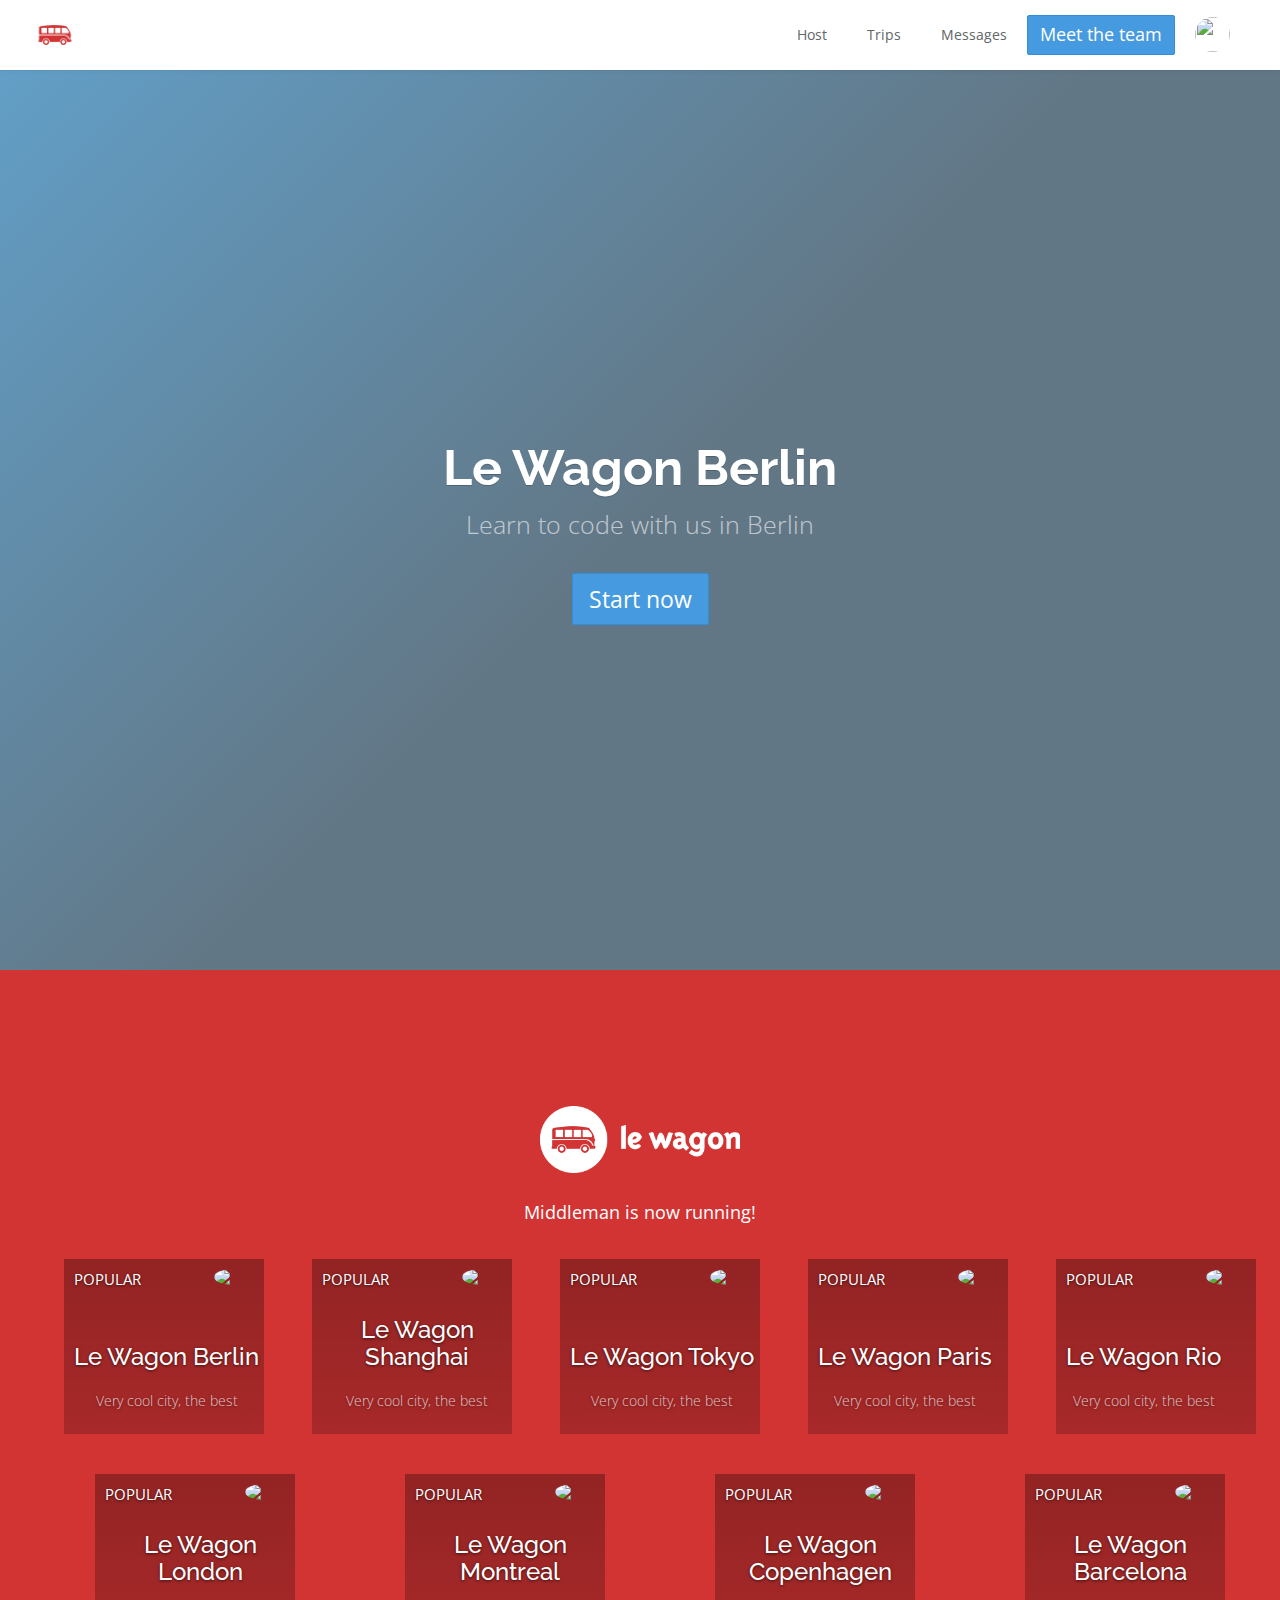
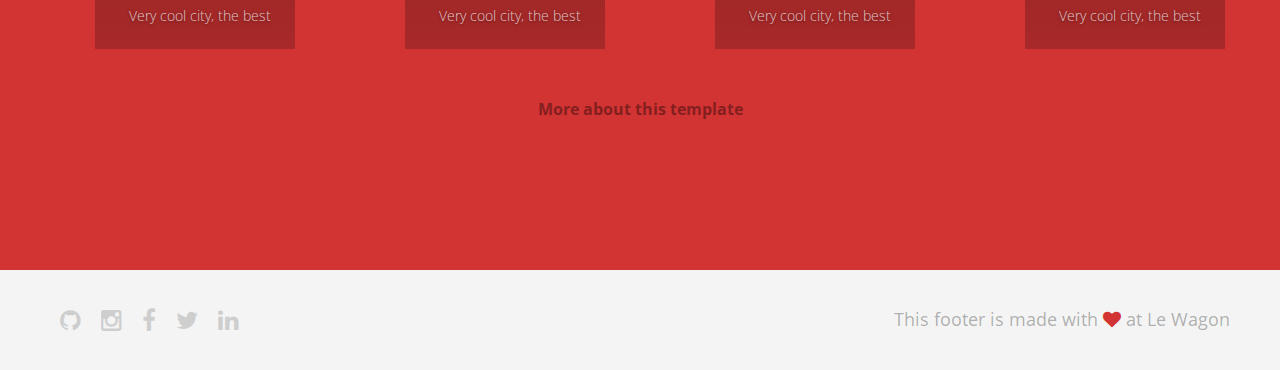
==== commit 1cf6d859: "Automated commit at 2017-11-20 12:12:23 UTC by middleman-deploy 2.0.0-alpha" ====
--- a/index.html
+++ b/index.html
@@ -7,22 +7,178 @@
           content="width=device-width, initial-scale=1, shrink-to-fit=no">
     <!-- Use the title from a page's frontmatter if it has one -->
     <title>Le Wagon - Middleman</title>
-    <link href="stylesheets/application-3c48b980.css" rel="stylesheet" />
+    <link href="stylesheets/application-70278914.css" rel="stylesheet" />
     <script src="javascripts/application-93de88c9.js"></script>
     <link href="images/favicon-f15af148.png" rel="icon" type="image/png" />
   </head>
   <body>
-    <div id="home">
+    <div class="navbar-wagon">
+  <!-- Logo -->
+  <a href="/" class="navbar-wagon-brand">
+    <img src="images/logo-acc9c0ec.png" alt="logo">
+  </a>
+
+  <!-- Right Navigation -->
+  <div class="navbar-wagon-right hidden-xs hidden-sm">
+
+    <a href="" class="navbar-wagon-item navbar-wagon-link">Host</a>
+    <a href="" class="navbar-wagon-item navbar-wagon-link">Trips</a>
+    <a href="" class="navbar-wagon-item navbar-wagon-link">Messages</a>
+    <a href="team.html" class="btn btn-primary">Meet the team</a>
+
+    <!-- Profile picture with dropdown list -->
+    <div class="navbar-wagon-item">
+      <div class="dropdown">
+        <img src="https://kitt.lewagon.com/placeholder/users/ssaunier" class="avatar dropdown-toggle" id="navbar-wagon-menu" data-toggle="dropdown">
+        <ul class="dropdown-menu dropdown-menu-right navbar-wagon-dropdown-menu">
+          <li><a href="#">Profile</a></li>
+          <li><a href="#">Dashboard</a></li>
+          <li><a href="#">Log Out</a></li>
+        </ul>
+      </div>
+    </div>
+  </div>
+
+  <!-- Dropdown appearing on mobile only -->
+  <div class="navbar-wagon-item hidden-md hidden-lg">
+    <div class="dropdown">
+      <i class="fa fa-bars dropdown-toggle" data-toggle="dropdown"></i>
+      <ul class="dropdown-menu dropdown-menu-right navbar-wagon-dropdown-menu">
+        <li><a href="#">Host</a></li>
+        <li><a href="#">Trips</a></li>
+        <li><a href="#">Messagese</a></li>
+      </ul>
+    </div>
+  </div>
+</div>
+
+    
+    
+    <div class="banner" style="background-image: linear-gradient(-225deg, rgba(0,101,168,0.6) 0%, rgba(0,36,61,0.6) 50%), url('https://kitt.lewagon.com/placeholder/cities/berlin');">
+  <div class="banner-content">
+    <h1>Le Wagon Berlin</h1>
+    <p>Learn to code with us in Berlin</p>
+    <a class="btn btn-primary btn-lg">Start now</a>
+  </div>
+</div>
+
+<div id="home">
   <div class="home-content">
     <img src="images/logo-acc9c0ec.png" width="200" alt="Logo" />
     <p>
       Middleman is now running!
     </p>
+    <ul>
+      <li>
+        <div class="card" style= "background-image: linear-gradient(rgba(0,0,0,0.3), rgba(0,0,0,0.2)), url('https://kitt.lewagon.com/placeholder/cities/berlin');">
+          <div class="card-category">Popular</div>
+          <div class="card-description">
+            <h2>Le Wagon Berlin</h2>
+            <p>Very cool city, the best</p>
+          </div>
+          <img class="card-user" src="https://kitt.lewagon.com/placeholder/users/tgenaitay">
+          <a class="card-link" href="#" ></a>
+        </div>
+      <li>
+        <div class="card" style= "background-image: linear-gradient(rgba(0,0,0,0.3), rgba(0,0,0,0.2)), url('https://kitt.lewagon.com/placeholder/cities/shanghai');">
+          <div class="card-category">Popular</div>
+          <div class="card-description">
+            <h2>Le Wagon Shanghai</h2>
+            <p>Very cool city, the best</p>
+          </div>
+          <img class="card-user" src="https://kitt.lewagon.com/placeholder/users/tgenaitay">
+          <a class="card-link" href="#" ></a>
+        </div>
+      <li>
+        <div class="card" style= "background-image: linear-gradient(rgba(0,0,0,0.3), rgba(0,0,0,0.2)), url('https://kitt.lewagon.com/placeholder/cities/tokyo');">
+          <div class="card-category">Popular</div>
+          <div class="card-description">
+            <h2>Le Wagon Tokyo</h2>
+            <p>Very cool city, the best</p>
+          </div>
+          <img class="card-user" src="https://kitt.lewagon.com/placeholder/users/tgenaitay">
+          <a class="card-link" href="#" ></a>
+        </div>
+      <li>
+        <div class="card" style= "background-image: linear-gradient(rgba(0,0,0,0.3), rgba(0,0,0,0.2)), url('https://kitt.lewagon.com/placeholder/cities/paris');">
+          <div class="card-category">Popular</div>
+          <div class="card-description">
+            <h2>Le Wagon Paris</h2>
+            <p>Very cool city, the best</p>
+          </div>
+          <img class="card-user" src="https://kitt.lewagon.com/placeholder/users/tgenaitay">
+          <a class="card-link" href="#" ></a>
+        </div>
+      <li>
+        <div class="card" style= "background-image: linear-gradient(rgba(0,0,0,0.3), rgba(0,0,0,0.2)), url('https://kitt.lewagon.com/placeholder/cities/rio');">
+          <div class="card-category">Popular</div>
+          <div class="card-description">
+            <h2>Le Wagon Rio</h2>
+            <p>Very cool city, the best</p>
+          </div>
+          <img class="card-user" src="https://kitt.lewagon.com/placeholder/users/tgenaitay">
+          <a class="card-link" href="#" ></a>
+        </div>
+      <li>
+        <div class="card" style= "background-image: linear-gradient(rgba(0,0,0,0.3), rgba(0,0,0,0.2)), url('https://kitt.lewagon.com/placeholder/cities/london');">
+          <div class="card-category">Popular</div>
+          <div class="card-description">
+            <h2>Le Wagon London</h2>
+            <p>Very cool city, the best</p>
+          </div>
+          <img class="card-user" src="https://kitt.lewagon.com/placeholder/users/tgenaitay">
+          <a class="card-link" href="#" ></a>
+        </div>
+      <li>
+        <div class="card" style= "background-image: linear-gradient(rgba(0,0,0,0.3), rgba(0,0,0,0.2)), url('https://kitt.lewagon.com/placeholder/cities/montreal');">
+          <div class="card-category">Popular</div>
+          <div class="card-description">
+            <h2>Le Wagon Montreal</h2>
+            <p>Very cool city, the best</p>
+          </div>
+          <img class="card-user" src="https://kitt.lewagon.com/placeholder/users/tgenaitay">
+          <a class="card-link" href="#" ></a>
+        </div>
+      <li>
+        <div class="card" style= "background-image: linear-gradient(rgba(0,0,0,0.3), rgba(0,0,0,0.2)), url('https://kitt.lewagon.com/placeholder/cities/copenhagen');">
+          <div class="card-category">Popular</div>
+          <div class="card-description">
+            <h2>Le Wagon Copenhagen</h2>
+            <p>Very cool city, the best</p>
+          </div>
+          <img class="card-user" src="https://kitt.lewagon.com/placeholder/users/tgenaitay">
+          <a class="card-link" href="#" ></a>
+        </div>
+      <li>
+        <div class="card" style= "background-image: linear-gradient(rgba(0,0,0,0.3), rgba(0,0,0,0.2)), url('https://kitt.lewagon.com/placeholder/cities/barcelona');">
+          <div class="card-category">Popular</div>
+          <div class="card-description">
+            <h2>Le Wagon Barcelona</h2>
+            <p>Very cool city, the best</p>
+          </div>
+          <img class="card-user" src="https://kitt.lewagon.com/placeholder/users/tgenaitay">
+          <a class="card-link" href="#" ></a>
+        </div>
+      </li>
+    </ul>
     <p class="about">
       <a href="about.html">More about this template</a>
     </p>
   </div>
 </div>
 
+    <div class="footer">
+  <div class="footer-links">
+    <a href="#"><i class="fa fa-github"></i></a>
+    <a href="#"><i class="fa fa-instagram"></i></a>
+    <a href="#"><i class="fa fa-facebook"></i></a>
+    <a href="#"><i class="fa fa-twitter"></i></a>
+    <a href="#"><i class="fa fa-linkedin"></i></a>
+  </div>
+  <div class="footer-copyright">
+    This footer is made with <i class="fa fa-heart"></i> at Le Wagon
+  </div>
+</div>
+
   </body>
 </html>
--- a/stylesheets/application-70278914.css
+++ b/stylesheets/application-70278914.css
@@ -0,0 +1,8 @@
+@import url("https://fonts.googleapis.com/css?family=Open+Sans:400,300,700|Raleway:400,100,300,700,500");/*!
+ * Bootstrap v3.3.7 (http://getbootstrap.com)
+ * Copyright 2011-2016 Twitter, Inc.
+ * Licensed under MIT (https://github.com/twbs/bootstrap/blob/master/LICENSE)
+ *//*! normalize.css v3.0.3 | MIT License | github.com/necolas/normalize.css */html{font-family:sans-serif;-ms-text-size-adjust:100%;-webkit-text-size-adjust:100%}body{margin:0}article,aside,details,figcaption,figure,footer,header,hgroup,main,menu,nav,section,summary{display:block}audio,canvas,progress,video{display:inline-block;vertical-align:baseline}audio:not([controls]){display:none;height:0}[hidden],template{display:none}a{background-color:transparent}a:active,a:hover{outline:0}abbr[title]{border-bottom:1px dotted}b,strong{font-weight:bold}dfn{font-style:italic}h1{font-size:2em;margin:0.67em 0}mark{background:#ff0;color:#000}small{font-size:80%}sub,sup{font-size:75%;line-height:0;position:relative;vertical-align:baseline}sup{top:-0.5em}sub{bottom:-0.25em}img{border:0}svg:not(:root){overflow:hidden}figure{margin:1em 40px}hr{-webkit-box-sizing:content-box;box-sizing:content-box;height:0}pre{overflow:auto}code,kbd,pre,samp{font-family:monospace, monospace;font-size:1em}button,input,optgroup,select,textarea{color:inherit;font:inherit;margin:0}button{overflow:visible}button,select{text-transform:none}button,html input[type="button"],input[type="reset"],input[type="submit"]{-webkit-appearance:button;cursor:pointer}button[disabled],html input[disabled]{cursor:default}button::-moz-focus-inner,input::-moz-focus-inner{border:0;padding:0}input{line-height:normal}input[type="checkbox"],input[type="radio"]{-webkit-box-sizing:border-box;box-sizing:border-box;padding:0}input[type="number"]::-webkit-inner-spin-button,input[type="number"]::-webkit-outer-spin-button{height:auto}input[type="search"]{-webkit-appearance:textfield;-webkit-box-sizing:content-box;box-sizing:content-box}input[type="search"]::-webkit-search-cancel-button,input[type="search"]::-webkit-search-decoration{-webkit-appearance:none}fieldset{border:1px solid #c0c0c0;margin:0 2px;padding:0.35em 0.625em 0.75em}legend{border:0;padding:0}textarea{overflow:auto}optgroup{font-weight:bold}table{border-collapse:collapse;border-spacing:0}td,th{padding:0}/*! Source: https://github.com/h5bp/html5-boilerplate/blob/master/src/css/main.css */@media print{*,*:before,*:after{background:transparent !important;color:#000 !important;-webkit-box-shadow:none !important;box-shadow:none !important;text-shadow:none !important}a,a:visited{text-decoration:underline}a[href]:after{content:" (" attr(href) ")"}abbr[title]:after{content:" (" attr(title) ")"}a[href^="#"]:after,a[href^="javascript:"]:after{content:""}pre,blockquote{border:1px solid #999;page-break-inside:avoid}thead{display:table-header-group}tr,img{page-break-inside:avoid}img{max-width:100% !important}p,h2,h3{orphans:3;widows:3}h2,h3{page-break-after:avoid}.navbar{display:none}.btn>.caret,.dropup>.btn>.caret{border-top-color:#000 !important}.label{border:1px solid #000}.table{border-collapse:collapse !important}.table td,.table th{background-color:#fff !important}.table-bordered th,.table-bordered td{border:1px solid #ddd !important}}@font-face{font-family:'Glyphicons Halflings';src:url("../assets/bootstrap/glyphicons-halflings-regular-86b6f62b.eot");src:url("../assets/bootstrap/glyphicons-halflings-regular-86b6f62b.eot?#iefix") format("embedded-opentype"),url("../assets/bootstrap/glyphicons-halflings-regular-ca35b697.woff2") format("woff2"),url("../assets/bootstrap/glyphicons-halflings-regular-278e49a8.woff") format("woff"),url("../assets/bootstrap/glyphicons-halflings-regular-44bc1850.ttf") format("truetype"),url("../assets/bootstrap/glyphicons-halflings-regular-de51a849.svg#glyphicons_halflingsregular") format("svg")}.glyphicon{position:relative;top:1px;display:inline-block;font-family:'Glyphicons Halflings';font-style:normal;font-weight:normal;line-height:1;-webkit-font-smoothing:antialiased;-moz-osx-font-smoothing:grayscale}.glyphicon-asterisk:before{content:"\002a"}.glyphicon-plus:before{content:"\002b"}.glyphicon-euro:before,.glyphicon-eur:before{content:"\20ac"}.glyphicon-minus:before{content:"\2212"}.glyphicon-cloud:before{content:"\2601"}.glyphicon-envelope:before{content:"\2709"}.glyphicon-pencil:before{content:"\270f"}.glyphicon-glass:before{content:"\e001"}.glyphicon-music:before{content:"\e002"}.glyphicon-search:before{content:"\e003"}.glyphicon-heart:before{content:"\e005"}.glyphicon-star:before{content:"\e006"}.glyphicon-star-empty:before{content:"\e007"}.glyphicon-user:before{content:"\e008"}.glyphicon-film:before{content:"\e009"}.glyphicon-th-large:before{content:"\e010"}.glyphicon-th:before{content:"\e011"}.glyphicon-th-list:before{content:"\e012"}.glyphicon-ok:before{content:"\e013"}.glyphicon-remove:before{content:"\e014"}.glyphicon-zoom-in:before{content:"\e015"}.glyphicon-zoom-out:before{content:"\e016"}.glyphicon-off:before{content:"\e017"}.glyphicon-signal:before{content:"\e018"}.glyphicon-cog:before{content:"\e019"}.glyphicon-trash:before{content:"\e020"}.glyphicon-home:before{content:"\e021"}.glyphicon-file:before{content:"\e022"}.glyphicon-time:before{content:"\e023"}.glyphicon-road:before{content:"\e024"}.glyphicon-download-alt:before{content:"\e025"}.glyphicon-download:before{content:"\e026"}.glyphicon-upload:before{content:"\e027"}.glyphicon-inbox:before{content:"\e028"}.glyphicon-play-circle:before{content:"\e029"}.glyphicon-repeat:before{content:"\e030"}.glyphicon-refresh:before{content:"\e031"}.glyphicon-list-alt:before{content:"\e032"}.glyphicon-lock:before{content:"\e033"}.glyphicon-flag:before{content:"\e034"}.glyphicon-headphones:before{content:"\e035"}.glyphicon-volume-off:before{content:"\e036"}.glyphicon-volume-down:before{content:"\e037"}.glyphicon-volume-up:before{content:"\e038"}.glyphicon-qrcode:before{content:"\e039"}.glyphicon-barcode:before{content:"\e040"}.glyphicon-tag:before{content:"\e041"}.glyphicon-tags:before{content:"\e042"}.glyphicon-book:before{content:"\e043"}.glyphicon-bookmark:before{content:"\e044"}.glyphicon-print:before{content:"\e045"}.glyphicon-camera:before{content:"\e046"}.glyphicon-font:before{content:"\e047"}.glyphicon-bold:before{content:"\e048"}.glyphicon-italic:before{content:"\e049"}.glyphicon-text-height:before{content:"\e050"}.glyphicon-text-width:before{content:"\e051"}.glyphicon-align-left:before{content:"\e052"}.glyphicon-align-center:before{content:"\e053"}.glyphicon-align-right:before{content:"\e054"}.glyphicon-align-justify:before{content:"\e055"}.glyphicon-list:before{content:"\e056"}.glyphicon-indent-left:before{content:"\e057"}.glyphicon-indent-right:before{content:"\e058"}.glyphicon-facetime-video:before{content:"\e059"}.glyphicon-picture:before{content:"\e060"}.glyphicon-map-marker:before{content:"\e062"}.glyphicon-adjust:before{content:"\e063"}.glyphicon-tint:before{content:"\e064"}.glyphicon-edit:before{content:"\e065"}.glyphicon-share:before{content:"\e066"}.glyphicon-check:before{content:"\e067"}.glyphicon-move:before{content:"\e068"}.glyphicon-step-backward:before{content:"\e069"}.glyphicon-fast-backward:before{content:"\e070"}.glyphicon-backward:before{content:"\e071"}.glyphicon-play:before{content:"\e072"}.glyphicon-pause:before{content:"\e073"}.glyphicon-stop:before{content:"\e074"}.glyphicon-forward:before{content:"\e075"}.glyphicon-fast-forward:before{content:"\e076"}.glyphicon-step-forward:before{content:"\e077"}.glyphicon-eject:before{content:"\e078"}.glyphicon-chevron-left:before{content:"\e079"}.glyphicon-chevron-right:before{content:"\e080"}.glyphicon-plus-sign:before{content:"\e081"}.glyphicon-minus-sign:before{content:"\e082"}.glyphicon-remove-sign:before{content:"\e083"}.glyphicon-ok-sign:before{content:"\e084"}.glyphicon-question-sign:before{content:"\e085"}.glyphicon-info-sign:before{content:"\e086"}.glyphicon-screenshot:before{content:"\e087"}.glyphicon-remove-circle:before{content:"\e088"}.glyphicon-ok-circle:before{content:"\e089"}.glyphicon-ban-circle:before{content:"\e090"}.glyphicon-arrow-left:before{content:"\e091"}.glyphicon-arrow-right:before{content:"\e092"}.glyphicon-arrow-up:before{content:"\e093"}.glyphicon-arrow-down:before{content:"\e094"}.glyphicon-share-alt:before{content:"\e095"}.glyphicon-resize-full:before{content:"\e096"}.glyphicon-resize-small:before{content:"\e097"}.glyphicon-exclamation-sign:before{content:"\e101"}.glyphicon-gift:before{content:"\e102"}.glyphicon-leaf:before{content:"\e103"}.glyphicon-fire:before{content:"\e104"}.glyphicon-eye-open:before{content:"\e105"}.glyphicon-eye-close:before{content:"\e106"}.glyphicon-warning-sign:before{content:"\e107"}.glyphicon-plane:before{content:"\e108"}.glyphicon-calendar:before{content:"\e109"}.glyphicon-random:before{content:"\e110"}.glyphicon-comment:before{content:"\e111"}.glyphicon-magnet:before{content:"\e112"}.glyphicon-chevron-up:before{content:"\e113"}.glyphicon-chevron-down:before{content:"\e114"}.glyphicon-retweet:before{content:"\e115"}.glyphicon-shopping-cart:before{content:"\e116"}.glyphicon-folder-close:before{content:"\e117"}.glyphicon-folder-open:before{content:"\e118"}.glyphicon-resize-vertical:before{content:"\e119"}.glyphicon-resize-horizontal:before{content:"\e120"}.glyphicon-hdd:before{content:"\e121"}.glyphicon-bullhorn:before{content:"\e122"}.glyphicon-bell:before{content:"\e123"}.glyphicon-certificate:before{content:"\e124"}.glyphicon-thumbs-up:before{content:"\e125"}.glyphicon-thumbs-down:before{content:"\e126"}.glyphicon-hand-right:before{content:"\e127"}.glyphicon-hand-left:before{content:"\e128"}.glyphicon-hand-up:before{content:"\e129"}.glyphicon-hand-down:before{content:"\e130"}.glyphicon-circle-arrow-right:before{content:"\e131"}.glyphicon-circle-arrow-left:before{content:"\e132"}.glyphicon-circle-arrow-up:before{content:"\e133"}.glyphicon-circle-arrow-down:before{content:"\e134"}.glyphicon-globe:before{content:"\e135"}.glyphicon-wrench:before{content:"\e136"}.glyphicon-tasks:before{content:"\e137"}.glyphicon-filter:before{content:"\e138"}.glyphicon-briefcase:before{content:"\e139"}.glyphicon-fullscreen:before{content:"\e140"}.glyphicon-dashboard:before{content:"\e141"}.glyphicon-paperclip:before{content:"\e142"}.glyphicon-heart-empty:before{content:"\e143"}.glyphicon-link:before{content:"\e144"}.glyphicon-phone:before{content:"\e145"}.glyphicon-pushpin:before{content:"\e146"}.glyphicon-usd:before{content:"\e148"}.glyphicon-gbp:before{content:"\e149"}.glyphicon-sort:before{content:"\e150"}.glyphicon-sort-by-alphabet:before{content:"\e151"}.glyphicon-sort-by-alphabet-alt:before{content:"\e152"}.glyphicon-sort-by-order:before{content:"\e153"}.glyphicon-sort-by-order-alt:before{content:"\e154"}.glyphicon-sort-by-attributes:before{content:"\e155"}.glyphicon-sort-by-attributes-alt:before{content:"\e156"}.glyphicon-unchecked:before{content:"\e157"}.glyphicon-expand:before{content:"\e158"}.glyphicon-collapse-down:before{content:"\e159"}.glyphicon-collapse-up:before{content:"\e160"}.glyphicon-log-in:before{content:"\e161"}.glyphicon-flash:before{content:"\e162"}.glyphicon-log-out:before{content:"\e163"}.glyphicon-new-window:before{content:"\e164"}.glyphicon-record:before{content:"\e165"}.glyphicon-save:before{content:"\e166"}.glyphicon-open:before{content:"\e167"}.glyphicon-saved:before{content:"\e168"}.glyphicon-import:before{content:"\e169"}.glyphicon-export:before{content:"\e170"}.glyphicon-send:before{content:"\e171"}.glyphicon-floppy-disk:before{content:"\e172"}.glyphicon-floppy-saved:before{content:"\e173"}.glyphicon-floppy-remove:before{content:"\e174"}.glyphicon-floppy-save:before{content:"\e175"}.glyphicon-floppy-open:before{content:"\e176"}.glyphicon-credit-card:before{content:"\e177"}.glyphicon-transfer:before{content:"\e178"}.glyphicon-cutlery:before{content:"\e179"}.glyphicon-header:before{content:"\e180"}.glyphicon-compressed:before{content:"\e181"}.glyphicon-earphone:before{content:"\e182"}.glyphicon-phone-alt:before{content:"\e183"}.glyphicon-tower:before{content:"\e184"}.glyphicon-stats:before{content:"\e185"}.glyphicon-sd-video:before{content:"\e186"}.glyphicon-hd-video:before{content:"\e187"}.glyphicon-subtitles:before{content:"\e188"}.glyphicon-sound-stereo:before{content:"\e189"}.glyphicon-sound-dolby:before{content:"\e190"}.glyphicon-sound-5-1:before{content:"\e191"}.glyphicon-sound-6-1:before{content:"\e192"}.glyphicon-sound-7-1:before{content:"\e193"}.glyphicon-copyright-mark:before{content:"\e194"}.glyphicon-registration-mark:before{content:"\e195"}.glyphicon-cloud-download:before{content:"\e197"}.glyphicon-cloud-upload:before{content:"\e198"}.glyphicon-tree-conifer:before{content:"\e199"}.glyphicon-tree-deciduous:before{content:"\e200"}.glyphicon-cd:before{content:"\e201"}.glyphicon-save-file:before{content:"\e202"}.glyphicon-open-file:before{content:"\e203"}.glyphicon-level-up:before{content:"\e204"}.glyphicon-copy:before{content:"\e205"}.glyphicon-paste:before{content:"\e206"}.glyphicon-alert:before{content:"\e209"}.glyphicon-equalizer:before{content:"\e210"}.glyphicon-king:before{content:"\e211"}.glyphicon-queen:before{content:"\e212"}.glyphicon-pawn:before{content:"\e213"}.glyphicon-bishop:before{content:"\e214"}.glyphicon-knight:before{content:"\e215"}.glyphicon-baby-formula:before{content:"\e216"}.glyphicon-tent:before{content:"\26fa"}.glyphicon-blackboard:before{content:"\e218"}.glyphicon-bed:before{content:"\e219"}.glyphicon-apple:before{content:"\f8ff"}.glyphicon-erase:before{content:"\e221"}.glyphicon-hourglass:before{content:"\231b"}.glyphicon-lamp:before{content:"\e223"}.glyphicon-duplicate:before{content:"\e224"}.glyphicon-piggy-bank:before{content:"\e225"}.glyphicon-scissors:before{content:"\e226"}.glyphicon-bitcoin:before{content:"\e227"}.glyphicon-btc:before{content:"\e227"}.glyphicon-xbt:before{content:"\e227"}.glyphicon-yen:before{content:"\00a5"}.glyphicon-jpy:before{content:"\00a5"}.glyphicon-ruble:before{content:"\20bd"}.glyphicon-rub:before{content:"\20bd"}.glyphicon-scale:before{content:"\e230"}.glyphicon-ice-lolly:before{content:"\e231"}.glyphicon-ice-lolly-tasted:before{content:"\e232"}.glyphicon-education:before{content:"\e233"}.glyphicon-option-horizontal:before{content:"\e234"}.glyphicon-option-vertical:before{content:"\e235"}.glyphicon-menu-hamburger:before{content:"\e236"}.glyphicon-modal-window:before{content:"\e237"}.glyphicon-oil:before{content:"\e238"}.glyphicon-grain:before{content:"\e239"}.glyphicon-sunglasses:before{content:"\e240"}.glyphicon-text-size:before{content:"\e241"}.glyphicon-text-color:before{content:"\e242"}.glyphicon-text-background:before{content:"\e243"}.glyphicon-object-align-top:before{content:"\e244"}.glyphicon-object-align-bottom:before{content:"\e245"}.glyphicon-object-align-horizontal:before{content:"\e246"}.glyphicon-object-align-left:before{content:"\e247"}.glyphicon-object-align-vertical:before{content:"\e248"}.glyphicon-object-align-right:before{content:"\e249"}.glyphicon-triangle-right:before{content:"\e250"}.glyphicon-triangle-left:before{content:"\e251"}.glyphicon-triangle-bottom:before{content:"\e252"}.glyphicon-triangle-top:before{content:"\e253"}.glyphicon-console:before{content:"\e254"}.glyphicon-superscript:before{content:"\e255"}.glyphicon-subscript:before{content:"\e256"}.glyphicon-menu-left:before{content:"\e257"}.glyphicon-menu-right:before{content:"\e258"}.glyphicon-menu-down:before{content:"\e259"}.glyphicon-menu-up:before{content:"\e260"}*{-webkit-box-sizing:border-box;box-sizing:border-box}*:before,*:after{-webkit-box-sizing:border-box;box-sizing:border-box}html{font-size:10px;-webkit-tap-highlight-color:transparent}body{font-family:"Open Sans", "Helvetica", "sans-serif";font-size:18px;line-height:1.42857143;color:#333333;background-color:#F4F4F4}input,button,select,textarea{font-family:inherit;font-size:inherit;line-height:inherit}a{color:#469AE0;text-decoration:none}a:hover,a:focus{color:#1f74ba;text-decoration:underline}a:focus{outline:5px auto -webkit-focus-ring-color;outline-offset:-2px}figure{margin:0}img{vertical-align:middle}.img-responsive{display:block;max-width:100%;height:auto}.img-rounded{border-radius:2px}.img-thumbnail{padding:4px;line-height:1.42857143;background-color:#F4F4F4;border:1px solid #ddd;border-radius:2px;-webkit-transition:all 0.2s ease-in-out;transition:all 0.2s ease-in-out;display:inline-block;max-width:100%;height:auto}.img-circle{border-radius:50%}hr{margin-top:25px;margin-bottom:25px;border:0;border-top:1px solid #eeeeee}.sr-only{position:absolute;width:1px;height:1px;margin:-1px;padding:0;overflow:hidden;clip:rect(0, 0, 0, 0);border:0}.sr-only-focusable:active,.sr-only-focusable:focus{position:static;width:auto;height:auto;margin:0;overflow:visible;clip:auto}[role="button"]{cursor:pointer}h1,h2,h3,h4,h5,h6,.h1,.h2,.h3,.h4,.h5,.h6{font-family:"Raleway", "Helvetica", "sans-serif";font-weight:500;line-height:1.1;color:inherit}h1 small,h1 .small,h2 small,h2 .small,h3 small,h3 .small,h4 small,h4 .small,h5 small,h5 .small,h6 small,h6 .small,.h1 small,.h1 .small,.h2 small,.h2 .small,.h3 small,.h3 .small,.h4 small,.h4 .small,.h5 small,.h5 .small,.h6 small,.h6 .small{font-weight:normal;line-height:1;color:#777777}h1,.h1,h2,.h2,h3,.h3{margin-top:25px;margin-bottom:12.5px}h1 small,h1 .small,.h1 small,.h1 .small,h2 small,h2 .small,.h2 small,.h2 .small,h3 small,h3 .small,.h3 small,.h3 .small{font-size:65%}h4,.h4,h5,.h5,h6,.h6{margin-top:12.5px;margin-bottom:12.5px}h4 small,h4 .small,.h4 small,.h4 .small,h5 small,h5 .small,.h5 small,.h5 .small,h6 small,h6 .small,.h6 small,.h6 .small{font-size:75%}h1,.h1{font-size:46px}h2,.h2{font-size:38px}h3,.h3{font-size:31px}h4,.h4{font-size:23px}h5,.h5{font-size:18px}h6,.h6{font-size:16px}p{margin:0 0 12.5px}.lead{margin-bottom:25px;font-size:20px;font-weight:300;line-height:1.4}@media (min-width: 768px){.lead{font-size:27px}}small,.small{font-size:88%}mark,.mark{background-color:#fcf8e3;padding:.2em}.text-left{text-align:left}.text-right{text-align:right}.text-center{text-align:center}.text-justify{text-align:justify}.text-nowrap{white-space:nowrap}.text-lowercase{text-transform:lowercase}.text-uppercase,.initialism{text-transform:uppercase}.text-capitalize{text-transform:capitalize}.text-muted{color:#777777}.text-primary{color:#469AE0}a.text-primary:hover,a.text-primary:focus{color:#2381d0}.text-success{color:#3c763d}a.text-success:hover,a.text-success:focus{color:#2b542c}.text-info{color:#31708f}a.text-info:hover,a.text-info:focus{color:#245269}.text-warning{color:#8a6d3b}a.text-warning:hover,a.text-warning:focus{color:#66512c}.text-danger{color:#a94442}a.text-danger:hover,a.text-danger:focus{color:#843534}.bg-primary{color:#fff}.bg-primary{background-color:#469AE0}a.bg-primary:hover,a.bg-primary:focus{background-color:#2381d0}.bg-success{background-color:#dff0d8}a.bg-success:hover,a.bg-success:focus{background-color:#c1e2b3}.bg-info{background-color:#d9edf7}a.bg-info:hover,a.bg-info:focus{background-color:#afd9ee}.bg-warning{background-color:#fcf8e3}a.bg-warning:hover,a.bg-warning:focus{background-color:#f7ecb5}.bg-danger{background-color:#f2dede}a.bg-danger:hover,a.bg-danger:focus{background-color:#e4b9b9}.page-header{padding-bottom:11.5px;margin:50px 0 25px;border-bottom:1px solid #eeeeee}ul,ol{margin-top:0;margin-bottom:12.5px}ul ul,ul ol,ol ul,ol ol{margin-bottom:0}.list-unstyled{padding-left:0;list-style:none}.list-inline{padding-left:0;list-style:none;margin-left:-5px}.list-inline>li{display:inline-block;padding-left:5px;padding-right:5px}dl{margin-top:0;margin-bottom:25px}dt,dd{line-height:1.42857143}dt{font-weight:bold}dd{margin-left:0}.dl-horizontal dd:before,.dl-horizontal dd:after{content:" ";display:table}.dl-horizontal dd:after{clear:both}@media (min-width: 768px){.dl-horizontal dt{float:left;width:160px;clear:left;text-align:right;overflow:hidden;text-overflow:ellipsis;white-space:nowrap}.dl-horizontal dd{margin-left:180px}}abbr[title],abbr[data-original-title]{cursor:help;border-bottom:1px dotted #777777}.initialism{font-size:90%}blockquote{padding:12.5px 25px;margin:0 0 25px;font-size:22.5px;border-left:5px solid #eeeeee}blockquote p:last-child,blockquote ul:last-child,blockquote ol:last-child{margin-bottom:0}blockquote footer,blockquote small,blockquote .small{display:block;font-size:80%;line-height:1.42857143;color:#777777}blockquote footer:before,blockquote small:before,blockquote .small:before{content:'\2014 \00A0'}.blockquote-reverse,blockquote.pull-right{padding-right:15px;padding-left:0;border-right:5px solid #eeeeee;border-left:0;text-align:right}.blockquote-reverse footer:before,.blockquote-reverse small:before,.blockquote-reverse .small:before,blockquote.pull-right footer:before,blockquote.pull-right small:before,blockquote.pull-right .small:before{content:''}.blockquote-reverse footer:after,.blockquote-reverse small:after,.blockquote-reverse .small:after,blockquote.pull-right footer:after,blockquote.pull-right small:after,blockquote.pull-right .small:after{content:'\00A0 \2014'}address{margin-bottom:25px;font-style:normal;line-height:1.42857143}code,kbd,pre,samp{font-family:Menlo, Monaco, Consolas, "Courier New", monospace}code{padding:2px 4px;font-size:90%;color:#c7254e;background-color:#f9f2f4;border-radius:2px}kbd{padding:2px 4px;font-size:90%;color:#fff;background-color:#333;border-radius:2px;-webkit-box-shadow:inset 0 -1px 0 rgba(0,0,0,0.25);box-shadow:inset 0 -1px 0 rgba(0,0,0,0.25)}kbd kbd{padding:0;font-size:100%;font-weight:bold;-webkit-box-shadow:none;box-shadow:none}pre{display:block;padding:12px;margin:0 0 12.5px;font-size:17px;line-height:1.42857143;word-break:break-all;word-wrap:break-word;color:#333333;background-color:#f5f5f5;border:1px solid #ccc;border-radius:2px}pre code{padding:0;font-size:inherit;color:inherit;white-space:pre-wrap;background-color:transparent;border-radius:0}.pre-scrollable{max-height:340px;overflow-y:scroll}.container{margin-right:auto;margin-left:auto;padding-left:15px;padding-right:15px}.container:before,.container:after{content:" ";display:table}.container:after{clear:both}@media (min-width: 768px){.container{width:750px}}@media (min-width: 992px){.container{width:970px}}@media (min-width: 1200px){.container{width:1170px}}.container-fluid{margin-right:auto;margin-left:auto;padding-left:15px;padding-right:15px}.container-fluid:before,.container-fluid:after{content:" ";display:table}.container-fluid:after{clear:both}.row{margin-left:-15px;margin-right:-15px}.row:before,.row:after{content:" ";display:table}.row:after{clear:both}.col-xs-1,.col-sm-1,.col-md-1,.col-lg-1,.col-xs-2,.col-sm-2,.col-md-2,.col-lg-2,.col-xs-3,.col-sm-3,.col-md-3,.col-lg-3,.col-xs-4,.col-sm-4,.col-md-4,.col-lg-4,.col-xs-5,.col-sm-5,.col-md-5,.col-lg-5,.col-xs-6,.col-sm-6,.col-md-6,.col-lg-6,.col-xs-7,.col-sm-7,.col-md-7,.col-lg-7,.col-xs-8,.col-sm-8,.col-md-8,.col-lg-8,.col-xs-9,.col-sm-9,.col-md-9,.col-lg-9,.col-xs-10,.col-sm-10,.col-md-10,.col-lg-10,.col-xs-11,.col-sm-11,.col-md-11,.col-lg-11,.col-xs-12,.col-sm-12,.col-md-12,.col-lg-12{position:relative;min-height:1px;padding-left:15px;padding-right:15px}.col-xs-1,.col-xs-2,.col-xs-3,.col-xs-4,.col-xs-5,.col-xs-6,.col-xs-7,.col-xs-8,.col-xs-9,.col-xs-10,.col-xs-11,.col-xs-12{float:left}.col-xs-1{width:8.33333333%}.col-xs-2{width:16.66666667%}.col-xs-3{width:25%}.col-xs-4{width:33.33333333%}.col-xs-5{width:41.66666667%}.col-xs-6{width:50%}.col-xs-7{width:58.33333333%}.col-xs-8{width:66.66666667%}.col-xs-9{width:75%}.col-xs-10{width:83.33333333%}.col-xs-11{width:91.66666667%}.col-xs-12{width:100%}.col-xs-pull-0{right:auto}.col-xs-pull-1{right:8.33333333%}.col-xs-pull-2{right:16.66666667%}.col-xs-pull-3{right:25%}.col-xs-pull-4{right:33.33333333%}.col-xs-pull-5{right:41.66666667%}.col-xs-pull-6{right:50%}.col-xs-pull-7{right:58.33333333%}.col-xs-pull-8{right:66.66666667%}.col-xs-pull-9{right:75%}.col-xs-pull-10{right:83.33333333%}.col-xs-pull-11{right:91.66666667%}.col-xs-pull-12{right:100%}.col-xs-push-0{left:auto}.col-xs-push-1{left:8.33333333%}.col-xs-push-2{left:16.66666667%}.col-xs-push-3{left:25%}.col-xs-push-4{left:33.33333333%}.col-xs-push-5{left:41.66666667%}.col-xs-push-6{left:50%}.col-xs-push-7{left:58.33333333%}.col-xs-push-8{left:66.66666667%}.col-xs-push-9{left:75%}.col-xs-push-10{left:83.33333333%}.col-xs-push-11{left:91.66666667%}.col-xs-push-12{left:100%}.col-xs-offset-0{margin-left:0%}.col-xs-offset-1{margin-left:8.33333333%}.col-xs-offset-2{margin-left:16.66666667%}.col-xs-offset-3{margin-left:25%}.col-xs-offset-4{margin-left:33.33333333%}.col-xs-offset-5{margin-left:41.66666667%}.col-xs-offset-6{margin-left:50%}.col-xs-offset-7{margin-left:58.33333333%}.col-xs-offset-8{margin-left:66.66666667%}.col-xs-offset-9{margin-left:75%}.col-xs-offset-10{margin-left:83.33333333%}.col-xs-offset-11{margin-left:91.66666667%}.col-xs-offset-12{margin-left:100%}@media (min-width: 768px){.col-sm-1,.col-sm-2,.col-sm-3,.col-sm-4,.col-sm-5,.col-sm-6,.col-sm-7,.col-sm-8,.col-sm-9,.col-sm-10,.col-sm-11,.col-sm-12{float:left}.col-sm-1{width:8.33333333%}.col-sm-2{width:16.66666667%}.col-sm-3{width:25%}.col-sm-4{width:33.33333333%}.col-sm-5{width:41.66666667%}.col-sm-6{width:50%}.col-sm-7{width:58.33333333%}.col-sm-8{width:66.66666667%}.col-sm-9{width:75%}.col-sm-10{width:83.33333333%}.col-sm-11{width:91.66666667%}.col-sm-12{width:100%}.col-sm-pull-0{right:auto}.col-sm-pull-1{right:8.33333333%}.col-sm-pull-2{right:16.66666667%}.col-sm-pull-3{right:25%}.col-sm-pull-4{right:33.33333333%}.col-sm-pull-5{right:41.66666667%}.col-sm-pull-6{right:50%}.col-sm-pull-7{right:58.33333333%}.col-sm-pull-8{right:66.66666667%}.col-sm-pull-9{right:75%}.col-sm-pull-10{right:83.33333333%}.col-sm-pull-11{right:91.66666667%}.col-sm-pull-12{right:100%}.col-sm-push-0{left:auto}.col-sm-push-1{left:8.33333333%}.col-sm-push-2{left:16.66666667%}.col-sm-push-3{left:25%}.col-sm-push-4{left:33.33333333%}.col-sm-push-5{left:41.66666667%}.col-sm-push-6{left:50%}.col-sm-push-7{left:58.33333333%}.col-sm-push-8{left:66.66666667%}.col-sm-push-9{left:75%}.col-sm-push-10{left:83.33333333%}.col-sm-push-11{left:91.66666667%}.col-sm-push-12{left:100%}.col-sm-offset-0{margin-left:0%}.col-sm-offset-1{margin-left:8.33333333%}.col-sm-offset-2{margin-left:16.66666667%}.col-sm-offset-3{margin-left:25%}.col-sm-offset-4{margin-left:33.33333333%}.col-sm-offset-5{margin-left:41.66666667%}.col-sm-offset-6{margin-left:50%}.col-sm-offset-7{margin-left:58.33333333%}.col-sm-offset-8{margin-left:66.66666667%}.col-sm-offset-9{margin-left:75%}.col-sm-offset-10{margin-left:83.33333333%}.col-sm-offset-11{margin-left:91.66666667%}.col-sm-offset-12{margin-left:100%}}@media (min-width: 992px){.col-md-1,.col-md-2,.col-md-3,.col-md-4,.col-md-5,.col-md-6,.col-md-7,.col-md-8,.col-md-9,.col-md-10,.col-md-11,.col-md-12{float:left}.col-md-1{width:8.33333333%}.col-md-2{width:16.66666667%}.col-md-3{width:25%}.col-md-4{width:33.33333333%}.col-md-5{width:41.66666667%}.col-md-6{width:50%}.col-md-7{width:58.33333333%}.col-md-8{width:66.66666667%}.col-md-9{width:75%}.col-md-10{width:83.33333333%}.col-md-11{width:91.66666667%}.col-md-12{width:100%}.col-md-pull-0{right:auto}.col-md-pull-1{right:8.33333333%}.col-md-pull-2{right:16.66666667%}.col-md-pull-3{right:25%}.col-md-pull-4{right:33.33333333%}.col-md-pull-5{right:41.66666667%}.col-md-pull-6{right:50%}.col-md-pull-7{right:58.33333333%}.col-md-pull-8{right:66.66666667%}.col-md-pull-9{right:75%}.col-md-pull-10{right:83.33333333%}.col-md-pull-11{right:91.66666667%}.col-md-pull-12{right:100%}.col-md-push-0{left:auto}.col-md-push-1{left:8.33333333%}.col-md-push-2{left:16.66666667%}.col-md-push-3{left:25%}.col-md-push-4{left:33.33333333%}.col-md-push-5{left:41.66666667%}.col-md-push-6{left:50%}.col-md-push-7{left:58.33333333%}.col-md-push-8{left:66.66666667%}.col-md-push-9{left:75%}.col-md-push-10{left:83.33333333%}.col-md-push-11{left:91.66666667%}.col-md-push-12{left:100%}.col-md-offset-0{margin-left:0%}.col-md-offset-1{margin-left:8.33333333%}.col-md-offset-2{margin-left:16.66666667%}.col-md-offset-3{margin-left:25%}.col-md-offset-4{margin-left:33.33333333%}.col-md-offset-5{margin-left:41.66666667%}.col-md-offset-6{margin-left:50%}.col-md-offset-7{margin-left:58.33333333%}.col-md-offset-8{margin-left:66.66666667%}.col-md-offset-9{margin-left:75%}.col-md-offset-10{margin-left:83.33333333%}.col-md-offset-11{margin-left:91.66666667%}.col-md-offset-12{margin-left:100%}}@media (min-width: 1200px){.col-lg-1,.col-lg-2,.col-lg-3,.col-lg-4,.col-lg-5,.col-lg-6,.col-lg-7,.col-lg-8,.col-lg-9,.col-lg-10,.col-lg-11,.col-lg-12{float:left}.col-lg-1{width:8.33333333%}.col-lg-2{width:16.66666667%}.col-lg-3{width:25%}.col-lg-4{width:33.33333333%}.col-lg-5{width:41.66666667%}.col-lg-6{width:50%}.col-lg-7{width:58.33333333%}.col-lg-8{width:66.66666667%}.col-lg-9{width:75%}.col-lg-10{width:83.33333333%}.col-lg-11{width:91.66666667%}.col-lg-12{width:100%}.col-lg-pull-0{right:auto}.col-lg-pull-1{right:8.33333333%}.col-lg-pull-2{right:16.66666667%}.col-lg-pull-3{right:25%}.col-lg-pull-4{right:33.33333333%}.col-lg-pull-5{right:41.66666667%}.col-lg-pull-6{right:50%}.col-lg-pull-7{right:58.33333333%}.col-lg-pull-8{right:66.66666667%}.col-lg-pull-9{right:75%}.col-lg-pull-10{right:83.33333333%}.col-lg-pull-11{right:91.66666667%}.col-lg-pull-12{right:100%}.col-lg-push-0{left:auto}.col-lg-push-1{left:8.33333333%}.col-lg-push-2{left:16.66666667%}.col-lg-push-3{left:25%}.col-lg-push-4{left:33.33333333%}.col-lg-push-5{left:41.66666667%}.col-lg-push-6{left:50%}.col-lg-push-7{left:58.33333333%}.col-lg-push-8{left:66.66666667%}.col-lg-push-9{left:75%}.col-lg-push-10{left:83.33333333%}.col-lg-push-11{left:91.66666667%}.col-lg-push-12{left:100%}.col-lg-offset-0{margin-left:0%}.col-lg-offset-1{margin-left:8.33333333%}.col-lg-offset-2{margin-left:16.66666667%}.col-lg-offset-3{margin-left:25%}.col-lg-offset-4{margin-left:33.33333333%}.col-lg-offset-5{margin-left:41.66666667%}.col-lg-offset-6{margin-left:50%}.col-lg-offset-7{margin-left:58.33333333%}.col-lg-offset-8{margin-left:66.66666667%}.col-lg-offset-9{margin-left:75%}.col-lg-offset-10{margin-left:83.33333333%}.col-lg-offset-11{margin-left:91.66666667%}.col-lg-offset-12{margin-left:100%}}table{background-color:transparent}caption{padding-top:8px;padding-bottom:8px;color:#777777;text-align:left}th{text-align:left}.table{width:100%;max-width:100%;margin-bottom:25px}.table>thead>tr>th,.table>thead>tr>td,.table>tbody>tr>th,.table>tbody>tr>td,.table>tfoot>tr>th,.table>tfoot>tr>td{padding:8px;line-height:1.42857143;vertical-align:top;border-top:1px solid #ddd}.table>thead>tr>th{vertical-align:bottom;border-bottom:2px solid #ddd}.table>caption+thead>tr:first-child>th,.table>caption+thead>tr:first-child>td,.table>colgroup+thead>tr:first-child>th,.table>colgroup+thead>tr:first-child>td,.table>thead:first-child>tr:first-child>th,.table>thead:first-child>tr:first-child>td{border-top:0}.table>tbody+tbody{border-top:2px solid #ddd}.table .table{background-color:#F4F4F4}.table-condensed>thead>tr>th,.table-condensed>thead>tr>td,.table-condensed>tbody>tr>th,.table-condensed>tbody>tr>td,.table-condensed>tfoot>tr>th,.table-condensed>tfoot>tr>td{padding:5px}.table-bordered{border:1px solid #ddd}.table-bordered>thead>tr>th,.table-bordered>thead>tr>td,.table-bordered>tbody>tr>th,.table-bordered>tbody>tr>td,.table-bordered>tfoot>tr>th,.table-bordered>tfoot>tr>td{border:1px solid #ddd}.table-bordered>thead>tr>th,.table-bordered>thead>tr>td{border-bottom-width:2px}.table-striped>tbody>tr:nth-of-type(odd){background-color:#f9f9f9}.table-hover>tbody>tr:hover{background-color:#f5f5f5}table col[class*="col-"]{position:static;float:none;display:table-column}table td[class*="col-"],table th[class*="col-"]{position:static;float:none;display:table-cell}.table>thead>tr>td.active,.table>thead>tr>th.active,.table>thead>tr.active>td,.table>thead>tr.active>th,.table>tbody>tr>td.active,.table>tbody>tr>th.active,.table>tbody>tr.active>td,.table>tbody>tr.active>th,.table>tfoot>tr>td.active,.table>tfoot>tr>th.active,.table>tfoot>tr.active>td,.table>tfoot>tr.active>th{background-color:#f5f5f5}.table-hover>tbody>tr>td.active:hover,.table-hover>tbody>tr>th.active:hover,.table-hover>tbody>tr.active:hover>td,.table-hover>tbody>tr:hover>.active,.table-hover>tbody>tr.active:hover>th{background-color:#e8e8e8}.table>thead>tr>td.success,.table>thead>tr>th.success,.table>thead>tr.success>td,.table>thead>tr.success>th,.table>tbody>tr>td.success,.table>tbody>tr>th.success,.table>tbody>tr.success>td,.table>tbody>tr.success>th,.table>tfoot>tr>td.success,.table>tfoot>tr>th.success,.table>tfoot>tr.success>td,.table>tfoot>tr.success>th{background-color:#dff0d8}.table-hover>tbody>tr>td.success:hover,.table-hover>tbody>tr>th.success:hover,.table-hover>tbody>tr.success:hover>td,.table-hover>tbody>tr:hover>.success,.table-hover>tbody>tr.success:hover>th{background-color:#d0e9c6}.table>thead>tr>td.info,.table>thead>tr>th.info,.table>thead>tr.info>td,.table>thead>tr.info>th,.table>tbody>tr>td.info,.table>tbody>tr>th.info,.table>tbody>tr.info>td,.table>tbody>tr.info>th,.table>tfoot>tr>td.info,.table>tfoot>tr>th.info,.table>tfoot>tr.info>td,.table>tfoot>tr.info>th{background-color:#d9edf7}.table-hover>tbody>tr>td.info:hover,.table-hover>tbody>tr>th.info:hover,.table-hover>tbody>tr.info:hover>td,.table-hover>tbody>tr:hover>.info,.table-hover>tbody>tr.info:hover>th{background-color:#c4e3f3}.table>thead>tr>td.warning,.table>thead>tr>th.warning,.table>thead>tr.warning>td,.table>thead>tr.warning>th,.table>tbody>tr>td.warning,.table>tbody>tr>th.warning,.table>tbody>tr.warning>td,.table>tbody>tr.warning>th,.table>tfoot>tr>td.warning,.table>tfoot>tr>th.warning,.table>tfoot>tr.warning>td,.table>tfoot>tr.warning>th{background-color:#fcf8e3}.table-hover>tbody>tr>td.warning:hover,.table-hover>tbody>tr>th.warning:hover,.table-hover>tbody>tr.warning:hover>td,.table-hover>tbody>tr:hover>.warning,.table-hover>tbody>tr.warning:hover>th{background-color:#faf2cc}.table>thead>tr>td.danger,.table>thead>tr>th.danger,.table>thead>tr.danger>td,.table>thead>tr.danger>th,.table>tbody>tr>td.danger,.table>tbody>tr>th.danger,.table>tbody>tr.danger>td,.table>tbody>tr.danger>th,.table>tfoot>tr>td.danger,.table>tfoot>tr>th.danger,.table>tfoot>tr.danger>td,.table>tfoot>tr.danger>th{background-color:#f2dede}.table-hover>tbody>tr>td.danger:hover,.table-hover>tbody>tr>th.danger:hover,.table-hover>tbody>tr.danger:hover>td,.table-hover>tbody>tr:hover>.danger,.table-hover>tbody>tr.danger:hover>th{background-color:#ebcccc}.table-responsive{overflow-x:auto;min-height:0.01%}@media screen and (max-width: 767px){.table-responsive{width:100%;margin-bottom:18.75px;overflow-y:hidden;-ms-overflow-style:-ms-autohiding-scrollbar;border:1px solid #ddd}.table-responsive>.table{margin-bottom:0}.table-responsive>.table>thead>tr>th,.table-responsive>.table>thead>tr>td,.table-responsive>.table>tbody>tr>th,.table-responsive>.table>tbody>tr>td,.table-responsive>.table>tfoot>tr>th,.table-responsive>.table>tfoot>tr>td{white-space:nowrap}.table-responsive>.table-bordered{border:0}.table-responsive>.table-bordered>thead>tr>th:first-child,.table-responsive>.table-bordered>thead>tr>td:first-child,.table-responsive>.table-bordered>tbody>tr>th:first-child,.table-responsive>.table-bordered>tbody>tr>td:first-child,.table-responsive>.table-bordered>tfoot>tr>th:first-child,.table-responsive>.table-bordered>tfoot>tr>td:first-child{border-left:0}.table-responsive>.table-bordered>thead>tr>th:last-child,.table-responsive>.table-bordered>thead>tr>td:last-child,.table-responsive>.table-bordered>tbody>tr>th:last-child,.table-responsive>.table-bordered>tbody>tr>td:last-child,.table-responsive>.table-bordered>tfoot>tr>th:last-child,.table-responsive>.table-bordered>tfoot>tr>td:last-child{border-right:0}.table-responsive>.table-bordered>tbody>tr:last-child>th,.table-responsive>.table-bordered>tbody>tr:last-child>td,.table-responsive>.table-bordered>tfoot>tr:last-child>th,.table-responsive>.table-bordered>tfoot>tr:last-child>td{border-bottom:0}}fieldset{padding:0;margin:0;border:0;min-width:0}legend{display:block;width:100%;padding:0;margin-bottom:25px;font-size:27px;line-height:inherit;color:#333333;border:0;border-bottom:1px solid #e5e5e5}label{display:inline-block;max-width:100%;margin-bottom:5px;font-weight:bold}input[type="search"]{-webkit-box-sizing:border-box;box-sizing:border-box}input[type="radio"],input[type="checkbox"]{margin:4px 0 0;margin-top:1px \9;line-height:normal}input[type="file"]{display:block}input[type="range"]{display:block;width:100%}select[multiple],select[size]{height:auto}input[type="file"]:focus,input[type="radio"]:focus,input[type="checkbox"]:focus{outline:5px auto -webkit-focus-ring-color;outline-offset:-2px}output{display:block;padding-top:7px;font-size:18px;line-height:1.42857143;color:#000000}.form-control{display:block;width:100%;height:39px;padding:6px 12px;font-size:18px;line-height:1.42857143;color:#000000;background-color:#fff;background-image:none;border:1px solid #ccc;border-radius:2px;-webkit-box-shadow:inset 0 1px 1px rgba(0,0,0,0.075);box-shadow:inset 0 1px 1px rgba(0,0,0,0.075);-webkit-transition:border-color ease-in-out 0.15s, box-shadow ease-in-out 0.15s;-webkit-transition:border-color ease-in-out 0.15s, -webkit-box-shadow ease-in-out 0.15s;transition:border-color ease-in-out 0.15s, -webkit-box-shadow ease-in-out 0.15s;transition:border-color ease-in-out 0.15s, box-shadow ease-in-out 0.15s;transition:border-color ease-in-out 0.15s, box-shadow ease-in-out 0.15s, -webkit-box-shadow ease-in-out 0.15s}.form-control:focus{border-color:#66afe9;outline:0;-webkit-box-shadow:inset 0 1px 1px rgba(0,0,0,0.075),0 0 8px rgba(102,175,233,0.6);box-shadow:inset 0 1px 1px rgba(0,0,0,0.075),0 0 8px rgba(102,175,233,0.6)}.form-control::-moz-placeholder{color:#999;opacity:1}.form-control:-ms-input-placeholder{color:#999}.form-control::-webkit-input-placeholder{color:#999}.form-control::-ms-expand{border:0;background-color:transparent}.form-control[disabled],.form-control[readonly],fieldset[disabled] .form-control{background-color:#eeeeee;opacity:1}.form-control[disabled],fieldset[disabled] .form-control{cursor:not-allowed}textarea.form-control{height:auto}input[type="search"]{-webkit-appearance:none}@media screen and (-webkit-min-device-pixel-ratio: 0){input[type="date"].form-control,input[type="time"].form-control,input[type="datetime-local"].form-control,input[type="month"].form-control{line-height:39px}input[type="date"].input-sm,.input-group-sm>input[type="date"].form-control,.input-group-sm>input[type="date"].input-group-addon,.input-group-sm>.input-group-btn>input[type="date"].btn,.input-group-sm input[type="date"],input[type="time"].input-sm,.input-group-sm>input[type="time"].form-control,.input-group-sm>input[type="time"].input-group-addon,.input-group-sm>.input-group-btn>input[type="time"].btn,.input-group-sm input[type="time"],input[type="datetime-local"].input-sm,.input-group-sm>input[type="datetime-local"].form-control,.input-group-sm>input[type="datetime-local"].input-group-addon,.input-group-sm>.input-group-btn>input[type="datetime-local"].btn,.input-group-sm input[type="datetime-local"],input[type="month"].input-sm,.input-group-sm>input[type="month"].form-control,.input-group-sm>input[type="month"].input-group-addon,.input-group-sm>.input-group-btn>input[type="month"].btn,.input-group-sm input[type="month"]{line-height:36px}input[type="date"].input-lg,.input-group-lg>input[type="date"].form-control,.input-group-lg>input[type="date"].input-group-addon,.input-group-lg>.input-group-btn>input[type="date"].btn,.input-group-lg input[type="date"],input[type="time"].input-lg,.input-group-lg>input[type="time"].form-control,.input-group-lg>input[type="time"].input-group-addon,.input-group-lg>.input-group-btn>input[type="time"].btn,.input-group-lg input[type="time"],input[type="datetime-local"].input-lg,.input-group-lg>input[type="datetime-local"].form-control,.input-group-lg>input[type="datetime-local"].input-group-addon,.input-group-lg>.input-group-btn>input[type="datetime-local"].btn,.input-group-lg input[type="datetime-local"],input[type="month"].input-lg,.input-group-lg>input[type="month"].form-control,.input-group-lg>input[type="month"].input-group-addon,.input-group-lg>.input-group-btn>input[type="month"].btn,.input-group-lg input[type="month"]{line-height:53px}}.form-group{margin-bottom:15px}.radio,.checkbox{position:relative;display:block;margin-top:10px;margin-bottom:10px}.radio label,.checkbox label{min-height:25px;padding-left:20px;margin-bottom:0;font-weight:normal;cursor:pointer}.radio input[type="radio"],.radio-inline input[type="radio"],.checkbox input[type="checkbox"],.checkbox-inline input[type="checkbox"]{position:absolute;margin-left:-20px;margin-top:4px \9}.radio+.radio,.checkbox+.checkbox{margin-top:-5px}.radio-inline,.checkbox-inline{position:relative;display:inline-block;padding-left:20px;margin-bottom:0;vertical-align:middle;font-weight:normal;cursor:pointer}.radio-inline+.radio-inline,.checkbox-inline+.checkbox-inline{margin-top:0;margin-left:10px}input[type="radio"][disabled],input[type="radio"].disabled,fieldset[disabled] input[type="radio"],input[type="checkbox"][disabled],input[type="checkbox"].disabled,fieldset[disabled] input[type="checkbox"]{cursor:not-allowed}.radio-inline.disabled,fieldset[disabled] .radio-inline,.checkbox-inline.disabled,fieldset[disabled] .checkbox-inline{cursor:not-allowed}.radio.disabled label,fieldset[disabled] .radio label,.checkbox.disabled label,fieldset[disabled] .checkbox label{cursor:not-allowed}.form-control-static{padding-top:7px;padding-bottom:7px;margin-bottom:0;min-height:43px}.form-control-static.input-lg,.input-group-lg>.form-control-static.form-control,.input-group-lg>.form-control-static.input-group-addon,.input-group-lg>.input-group-btn>.form-control-static.btn,.form-control-static.input-sm,.input-group-sm>.form-control-static.form-control,.input-group-sm>.form-control-static.input-group-addon,.input-group-sm>.input-group-btn>.form-control-static.btn{padding-left:0;padding-right:0}.input-sm,.input-group-sm>.form-control,.input-group-sm>.input-group-addon,.input-group-sm>.input-group-btn>.btn{height:36px;padding:5px 10px;font-size:16px;line-height:1.5;border-radius:2px}select.input-sm,.input-group-sm>select.form-control,.input-group-sm>select.input-group-addon,.input-group-sm>.input-group-btn>select.btn{height:36px;line-height:36px}textarea.input-sm,.input-group-sm>textarea.form-control,.input-group-sm>textarea.input-group-addon,.input-group-sm>.input-group-btn>textarea.btn,select[multiple].input-sm,.input-group-sm>select[multiple].form-control,.input-group-sm>select[multiple].input-group-addon,.input-group-sm>.input-group-btn>select[multiple].btn{height:auto}.form-group-sm .form-control{height:36px;padding:5px 10px;font-size:16px;line-height:1.5;border-radius:2px}.form-group-sm select.form-control{height:36px;line-height:36px}.form-group-sm textarea.form-control,.form-group-sm select[multiple].form-control{height:auto}.form-group-sm .form-control-static{height:36px;min-height:41px;padding:6px 10px;font-size:16px;line-height:1.5}.input-lg,.input-group-lg>.form-control,.input-group-lg>.input-group-addon,.input-group-lg>.input-group-btn>.btn{height:53px;padding:10px 16px;font-size:23px;line-height:1.3333333;border-radius:2px}select.input-lg,.input-group-lg>select.form-control,.input-group-lg>select.input-group-addon,.input-group-lg>.input-group-btn>select.btn{height:53px;line-height:53px}textarea.input-lg,.input-group-lg>textarea.form-control,.input-group-lg>textarea.input-group-addon,.input-group-lg>.input-group-btn>textarea.btn,select[multiple].input-lg,.input-group-lg>select[multiple].form-control,.input-group-lg>select[multiple].input-group-addon,.input-group-lg>.input-group-btn>select[multiple].btn{height:auto}.form-group-lg .form-control{height:53px;padding:10px 16px;font-size:23px;line-height:1.3333333;border-radius:2px}.form-group-lg select.form-control{height:53px;line-height:53px}.form-group-lg textarea.form-control,.form-group-lg select[multiple].form-control{height:auto}.form-group-lg .form-control-static{height:53px;min-height:48px;padding:11px 16px;font-size:23px;line-height:1.3333333}.has-feedback{position:relative}.has-feedback .form-control{padding-right:48.75px}.form-control-feedback{position:absolute;top:0;right:0;z-index:2;display:block;width:39px;height:39px;line-height:39px;text-align:center;pointer-events:none}.input-lg+.form-control-feedback,.input-group-lg>.form-control+.form-control-feedback,.input-group-lg>.input-group-addon+.form-control-feedback,.input-group-lg>.input-group-btn>.btn+.form-control-feedback,.input-group-lg+.form-control-feedback,.form-group-lg .form-control+.form-control-feedback{width:53px;height:53px;line-height:53px}.input-sm+.form-control-feedback,.input-group-sm>.form-control+.form-control-feedback,.input-group-sm>.input-group-addon+.form-control-feedback,.input-group-sm>.input-group-btn>.btn+.form-control-feedback,.input-group-sm+.form-control-feedback,.form-group-sm .form-control+.form-control-feedback{width:36px;height:36px;line-height:36px}.has-success .help-block,.has-success .control-label,.has-success .radio,.has-success .checkbox,.has-success .radio-inline,.has-success .checkbox-inline,.has-success.radio label,.has-success.checkbox label,.has-success.radio-inline label,.has-success.checkbox-inline label{color:#3c763d}.has-success .form-control{border-color:#3c763d;-webkit-box-shadow:inset 0 1px 1px rgba(0,0,0,0.075);box-shadow:inset 0 1px 1px rgba(0,0,0,0.075)}.has-success .form-control:focus{border-color:#2b542c;-webkit-box-shadow:inset 0 1px 1px rgba(0,0,0,0.075),0 0 6px #67b168;box-shadow:inset 0 1px 1px rgba(0,0,0,0.075),0 0 6px #67b168}.has-success .input-group-addon{color:#3c763d;border-color:#3c763d;background-color:#dff0d8}.has-success .form-control-feedback{color:#3c763d}.has-warning .help-block,.has-warning .control-label,.has-warning .radio,.has-warning .checkbox,.has-warning .radio-inline,.has-warning .checkbox-inline,.has-warning.radio label,.has-warning.checkbox label,.has-warning.radio-inline label,.has-warning.checkbox-inline label{color:#8a6d3b}.has-warning .form-control{border-color:#8a6d3b;-webkit-box-shadow:inset 0 1px 1px rgba(0,0,0,0.075);box-shadow:inset 0 1px 1px rgba(0,0,0,0.075)}.has-warning .form-control:focus{border-color:#66512c;-webkit-box-shadow:inset 0 1px 1px rgba(0,0,0,0.075),0 0 6px #c0a16b;box-shadow:inset 0 1px 1px rgba(0,0,0,0.075),0 0 6px #c0a16b}.has-warning .input-group-addon{color:#8a6d3b;border-color:#8a6d3b;background-color:#fcf8e3}.has-warning .form-control-feedback{color:#8a6d3b}.has-error .help-block,.has-error .control-label,.has-error .radio,.has-error .checkbox,.has-error .radio-inline,.has-error .checkbox-inline,.has-error.radio label,.has-error.checkbox label,.has-error.radio-inline label,.has-error.checkbox-inline label{color:#a94442}.has-error .form-control{border-color:#a94442;-webkit-box-shadow:inset 0 1px 1px rgba(0,0,0,0.075);box-shadow:inset 0 1px 1px rgba(0,0,0,0.075)}.has-error .form-control:focus{border-color:#843534;-webkit-box-shadow:inset 0 1px 1px rgba(0,0,0,0.075),0 0 6px #ce8483;box-shadow:inset 0 1px 1px rgba(0,0,0,0.075),0 0 6px #ce8483}.has-error .input-group-addon{color:#a94442;border-color:#a94442;background-color:#f2dede}.has-error .form-control-feedback{color:#a94442}.has-feedback label ~ .form-control-feedback{top:30px}.has-feedback label.sr-only ~ .form-control-feedback{top:0}.help-block{display:block;margin-top:5px;margin-bottom:10px;color:#737373}@media (min-width: 768px){.form-inline .form-group{display:inline-block;margin-bottom:0;vertical-align:middle}.form-inline .form-control{display:inline-block;width:auto;vertical-align:middle}.form-inline .form-control-static{display:inline-block}.form-inline .input-group{display:inline-table;vertical-align:middle}.form-inline .input-group .input-group-addon,.form-inline .input-group .input-group-btn,.form-inline .input-group .form-control{width:auto}.form-inline .input-group>.form-control{width:100%}.form-inline .control-label{margin-bottom:0;vertical-align:middle}.form-inline .radio,.form-inline .checkbox{display:inline-block;margin-top:0;margin-bottom:0;vertical-align:middle}.form-inline .radio label,.form-inline .checkbox label{padding-left:0}.form-inline .radio input[type="radio"],.form-inline .checkbox input[type="checkbox"]{position:relative;margin-left:0}.form-inline .has-feedback .form-control-feedback{top:0}}.form-horizontal .radio,.form-horizontal .checkbox,.form-horizontal .radio-inline,.form-horizontal .checkbox-inline{margin-top:0;margin-bottom:0;padding-top:7px}.form-horizontal .radio,.form-horizontal .checkbox{min-height:32px}.form-horizontal .form-group{margin-left:-15px;margin-right:-15px}.form-horizontal .form-group:before,.form-horizontal .form-group:after{content:" ";display:table}.form-horizontal .form-group:after{clear:both}@media (min-width: 768px){.form-horizontal .control-label{text-align:right;margin-bottom:0;padding-top:7px}}.form-horizontal .has-feedback .form-control-feedback{right:15px}@media (min-width: 768px){.form-horizontal .form-group-lg .control-label{padding-top:11px;font-size:23px}}@media (min-width: 768px){.form-horizontal .form-group-sm .control-label{padding-top:6px;font-size:16px}}.btn{display:inline-block;margin-bottom:0;font-weight:normal;text-align:center;vertical-align:middle;-ms-touch-action:manipulation;touch-action:manipulation;cursor:pointer;background-image:none;border:1px solid transparent;white-space:nowrap;padding:6px 12px;font-size:18px;line-height:1.42857143;border-radius:2px;-webkit-user-select:none;-moz-user-select:none;-ms-user-select:none;user-select:none}.btn:focus,.btn.focus,.btn:active:focus,.btn:active.focus,.btn.active:focus,.btn.active.focus{outline:5px auto -webkit-focus-ring-color;outline-offset:-2px}.btn:hover,.btn:focus,.btn.focus{color:#333;text-decoration:none}.btn:active,.btn.active{outline:0;background-image:none;-webkit-box-shadow:inset 0 3px 5px rgba(0,0,0,0.125);box-shadow:inset 0 3px 5px rgba(0,0,0,0.125)}.btn.disabled,.btn[disabled],fieldset[disabled] .btn{cursor:not-allowed;opacity:0.65;filter:alpha(opacity=65);-webkit-box-shadow:none;box-shadow:none}a.btn.disabled,fieldset[disabled] a.btn{pointer-events:none}.btn-default{color:#333;background-color:#fff;border-color:#ccc}.btn-default:focus,.btn-default.focus{color:#333;background-color:#e6e6e6;border-color:#8c8c8c}.btn-default:hover{color:#333;background-color:#e6e6e6;border-color:#adadad}.btn-default:active,.btn-default.active,.open>.btn-default.dropdown-toggle{color:#333;background-color:#e6e6e6;border-color:#adadad}.btn-default:active:hover,.btn-default:active:focus,.btn-default:active.focus,.btn-default.active:hover,.btn-default.active:focus,.btn-default.active.focus,.open>.btn-default.dropdown-toggle:hover,.open>.btn-default.dropdown-toggle:focus,.open>.btn-default.dropdown-toggle.focus{color:#333;background-color:#d4d4d4;border-color:#8c8c8c}.btn-default:active,.btn-default.active,.open>.btn-default.dropdown-toggle{background-image:none}.btn-default.disabled:hover,.btn-default.disabled:focus,.btn-default.disabled.focus,.btn-default[disabled]:hover,.btn-default[disabled]:focus,.btn-default[disabled].focus,fieldset[disabled] .btn-default:hover,fieldset[disabled] .btn-default:focus,fieldset[disabled] .btn-default.focus{background-color:#fff;border-color:#ccc}.btn-default .badge{color:#fff;background-color:#333}.btn-primary{color:#fff;background-color:#469AE0;border-color:#308edc}.btn-primary:focus,.btn-primary.focus{color:#fff;background-color:#2381d0;border-color:#144b79}.btn-primary:hover{color:#fff;background-color:#2381d0;border-color:#1e6eb2}.btn-primary:active,.btn-primary.active,.open>.btn-primary.dropdown-toggle{color:#fff;background-color:#2381d0;border-color:#1e6eb2}.btn-primary:active:hover,.btn-primary:active:focus,.btn-primary:active.focus,.btn-primary.active:hover,.btn-primary.active:focus,.btn-primary.active.focus,.open>.btn-primary.dropdown-toggle:hover,.open>.btn-primary.dropdown-toggle:focus,.open>.btn-primary.dropdown-toggle.focus{color:#fff;background-color:#1e6eb2;border-color:#144b79}.btn-primary:active,.btn-primary.active,.open>.btn-primary.dropdown-toggle{background-image:none}.btn-primary.disabled:hover,.btn-primary.disabled:focus,.btn-primary.disabled.focus,.btn-primary[disabled]:hover,.btn-primary[disabled]:focus,.btn-primary[disabled].focus,fieldset[disabled] .btn-primary:hover,fieldset[disabled] .btn-primary:focus,fieldset[disabled] .btn-primary.focus{background-color:#469AE0;border-color:#308edc}.btn-primary .badge{color:#469AE0;background-color:#fff}.btn-success{color:#fff;background-color:#32B796;border-color:#2da386}.btn-success:focus,.btn-success.focus{color:#fff;background-color:#278f75;border-color:#113f34}.btn-success:hover{color:#fff;background-color:#278f75;border-color:#1f735e}.btn-success:active,.btn-success.active,.open>.btn-success.dropdown-toggle{color:#fff;background-color:#278f75;border-color:#1f735e}.btn-success:active:hover,.btn-success:active:focus,.btn-success:active.focus,.btn-success.active:hover,.btn-success.active:focus,.btn-success.active.focus,.open>.btn-success.dropdown-toggle:hover,.open>.btn-success.dropdown-toggle:focus,.open>.btn-success.dropdown-toggle.focus{color:#fff;background-color:#1f735e;border-color:#113f34}.btn-success:active,.btn-success.active,.open>.btn-success.dropdown-toggle{background-image:none}.btn-success.disabled:hover,.btn-success.disabled:focus,.btn-success.disabled.focus,.btn-success[disabled]:hover,.btn-success[disabled]:focus,.btn-success[disabled].focus,fieldset[disabled] .btn-success:hover,fieldset[disabled] .btn-success:focus,fieldset[disabled] .btn-success.focus{background-color:#32B796;border-color:#2da386}.btn-success .badge{color:#32B796;background-color:#fff}.btn-info{color:#fff;background-color:#FDB631;border-color:#fdad18}.btn-info:focus,.btn-info.focus{color:#fff;background-color:#f9a302;border-color:#946101}.btn-info:hover{color:#fff;background-color:#f9a302;border-color:#d58c02}.btn-info:active,.btn-info.active,.open>.btn-info.dropdown-toggle{color:#fff;background-color:#f9a302;border-color:#d58c02}.btn-info:active:hover,.btn-info:active:focus,.btn-info:active.focus,.btn-info.active:hover,.btn-info.active:focus,.btn-info.active.focus,.open>.btn-info.dropdown-toggle:hover,.open>.btn-info.dropdown-toggle:focus,.open>.btn-info.dropdown-toggle.focus{color:#fff;background-color:#d58c02;border-color:#946101}.btn-info:active,.btn-info.active,.open>.btn-info.dropdown-toggle{background-image:none}.btn-info.disabled:hover,.btn-info.disabled:focus,.btn-info.disabled.focus,.btn-info[disabled]:hover,.btn-info[disabled]:focus,.btn-info[disabled].focus,fieldset[disabled] .btn-info:hover,fieldset[disabled] .btn-info:focus,fieldset[disabled] .btn-info.focus{background-color:#FDB631;border-color:#fdad18}.btn-info .badge{color:#FDB631;background-color:#fff}.btn-warning{color:#fff;background-color:#E67E22;border-color:#d67118}.btn-warning:focus,.btn-warning.focus{color:#fff;background-color:#bf6516;border-color:#64350b}.btn-warning:hover{color:#fff;background-color:#bf6516;border-color:#9f5412}.btn-warning:active,.btn-warning.active,.open>.btn-warning.dropdown-toggle{color:#fff;background-color:#bf6516;border-color:#9f5412}.btn-warning:active:hover,.btn-warning:active:focus,.btn-warning:active.focus,.btn-warning.active:hover,.btn-warning.active:focus,.btn-warning.active.focus,.open>.btn-warning.dropdown-toggle:hover,.open>.btn-warning.dropdown-toggle:focus,.open>.btn-warning.dropdown-toggle.focus{color:#fff;background-color:#9f5412;border-color:#64350b}.btn-warning:active,.btn-warning.active,.open>.btn-warning.dropdown-toggle{background-image:none}.btn-warning.disabled:hover,.btn-warning.disabled:focus,.btn-warning.disabled.focus,.btn-warning[disabled]:hover,.btn-warning[disabled]:focus,.btn-warning[disabled].focus,fieldset[disabled] .btn-warning:hover,fieldset[disabled] .btn-warning:focus,fieldset[disabled] .btn-warning.focus{background-color:#E67E22;border-color:#d67118}.btn-warning .badge{color:#E67E22;background-color:#fff}.btn-danger{color:#fff;background-color:#EE5F5B;border-color:#ec4844}.btn-danger:focus,.btn-danger.focus{color:#fff;background-color:#e9322d;border-color:#9f1411}.btn-danger:hover{color:#fff;background-color:#e9322d;border-color:#dc1c17}.btn-danger:active,.btn-danger.active,.open>.btn-danger.dropdown-toggle{color:#fff;background-color:#e9322d;border-color:#dc1c17}.btn-danger:active:hover,.btn-danger:active:focus,.btn-danger:active.focus,.btn-danger.active:hover,.btn-danger.active:focus,.btn-danger.active.focus,.open>.btn-danger.dropdown-toggle:hover,.open>.btn-danger.dropdown-toggle:focus,.open>.btn-danger.dropdown-toggle.focus{color:#fff;background-color:#dc1c17;border-color:#9f1411}.btn-danger:active,.btn-danger.active,.open>.btn-danger.dropdown-toggle{background-image:none}.btn-danger.disabled:hover,.btn-danger.disabled:focus,.btn-danger.disabled.focus,.btn-danger[disabled]:hover,.btn-danger[disabled]:focus,.btn-danger[disabled].focus,fieldset[disabled] .btn-danger:hover,fieldset[disabled] .btn-danger:focus,fieldset[disabled] .btn-danger.focus{background-color:#EE5F5B;border-color:#ec4844}.btn-danger .badge{color:#EE5F5B;background-color:#fff}.btn-link{color:#469AE0;font-weight:normal;border-radius:0}.btn-link,.btn-link:active,.btn-link.active,.btn-link[disabled],fieldset[disabled] .btn-link{background-color:transparent;-webkit-box-shadow:none;box-shadow:none}.btn-link,.btn-link:hover,.btn-link:focus,.btn-link:active{border-color:transparent}.btn-link:hover,.btn-link:focus{color:#1f74ba;text-decoration:underline;background-color:transparent}.btn-link[disabled]:hover,.btn-link[disabled]:focus,fieldset[disabled] .btn-link:hover,fieldset[disabled] .btn-link:focus{color:#777777;text-decoration:none}.btn-lg,.btn-group-lg>.btn{padding:10px 16px;font-size:23px;line-height:1.3333333;border-radius:2px}.btn-sm,.btn-group-sm>.btn{padding:5px 10px;font-size:16px;line-height:1.5;border-radius:2px}.btn-xs,.btn-group-xs>.btn{padding:1px 5px;font-size:16px;line-height:1.5;border-radius:2px}.btn-block{display:block;width:100%}.btn-block+.btn-block{margin-top:5px}input[type="submit"].btn-block,input[type="reset"].btn-block,input[type="button"].btn-block{width:100%}.fade{opacity:0;-webkit-transition:opacity 0.15s linear;transition:opacity 0.15s linear}.fade.in{opacity:1}.collapse{display:none}.collapse.in{display:block}tr.collapse.in{display:table-row}tbody.collapse.in{display:table-row-group}.collapsing{position:relative;height:0;overflow:hidden;-webkit-transition-property:height, visibility;transition-property:height, visibility;-webkit-transition-duration:0.35s;transition-duration:0.35s;-webkit-transition-timing-function:ease;transition-timing-function:ease}.caret{display:inline-block;width:0;height:0;margin-left:2px;vertical-align:middle;border-top:4px dashed;border-top:4px solid \9;border-right:4px solid transparent;border-left:4px solid transparent}.dropup,.dropdown{position:relative}.dropdown-toggle:focus{outline:0}.dropdown-menu{position:absolute;top:100%;left:0;z-index:1000;display:none;float:left;min-width:160px;padding:5px 0;margin:2px 0 0;list-style:none;font-size:18px;text-align:left;background-color:#fff;border:1px solid #ccc;border:1px solid rgba(0,0,0,0.15);border-radius:2px;-webkit-box-shadow:0 6px 12px rgba(0,0,0,0.175);box-shadow:0 6px 12px rgba(0,0,0,0.175);background-clip:padding-box}.dropdown-menu.pull-right{right:0;left:auto}.dropdown-menu .divider{height:1px;margin:11.5px 0;overflow:hidden;background-color:#e5e5e5}.dropdown-menu>li>a{display:block;padding:3px 20px;clear:both;font-weight:normal;line-height:1.42857143;color:#333333;white-space:nowrap}.dropdown-menu>li>a:hover,.dropdown-menu>li>a:focus{text-decoration:none;color:#262626;background-color:#f5f5f5}.dropdown-menu>.active>a,.dropdown-menu>.active>a:hover,.dropdown-menu>.active>a:focus{color:#fff;text-decoration:none;outline:0;background-color:#469AE0}.dropdown-menu>.disabled>a,.dropdown-menu>.disabled>a:hover,.dropdown-menu>.disabled>a:focus{color:#777777}.dropdown-menu>.disabled>a:hover,.dropdown-menu>.disabled>a:focus{text-decoration:none;background-color:transparent;background-image:none;filter:progid:DXImageTransform.Microsoft.gradient(enabled = false);cursor:not-allowed}.open>.dropdown-menu{display:block}.open>a{outline:0}.dropdown-menu-right{left:auto;right:0}.dropdown-menu-left{left:0;right:auto}.dropdown-header{display:block;padding:3px 20px;font-size:16px;line-height:1.42857143;color:#777777;white-space:nowrap}.dropdown-backdrop{position:fixed;left:0;right:0;bottom:0;top:0;z-index:990}.pull-right>.dropdown-menu{right:0;left:auto}.dropup .caret,.navbar-fixed-bottom .dropdown .caret{border-top:0;border-bottom:4px dashed;border-bottom:4px solid \9;content:""}.dropup .dropdown-menu,.navbar-fixed-bottom .dropdown .dropdown-menu{top:auto;bottom:100%;margin-bottom:2px}@media (min-width: 768px){.navbar-right .dropdown-menu{right:0;left:auto}.navbar-right .dropdown-menu-left{left:0;right:auto}}.btn-group,.btn-group-vertical{position:relative;display:inline-block;vertical-align:middle}.btn-group>.btn,.btn-group-vertical>.btn{position:relative;float:left}.btn-group>.btn:hover,.btn-group>.btn:focus,.btn-group>.btn:active,.btn-group>.btn.active,.btn-group-vertical>.btn:hover,.btn-group-vertical>.btn:focus,.btn-group-vertical>.btn:active,.btn-group-vertical>.btn.active{z-index:2}.btn-group .btn+.btn,.btn-group .btn+.btn-group,.btn-group .btn-group+.btn,.btn-group .btn-group+.btn-group{margin-left:-1px}.btn-toolbar{margin-left:-5px}.btn-toolbar:before,.btn-toolbar:after{content:" ";display:table}.btn-toolbar:after{clear:both}.btn-toolbar .btn,.btn-toolbar .btn-group,.btn-toolbar .input-group{float:left}.btn-toolbar>.btn,.btn-toolbar>.btn-group,.btn-toolbar>.input-group{margin-left:5px}.btn-group>.btn:not(:first-child):not(:last-child):not(.dropdown-toggle){border-radius:0}.btn-group>.btn:first-child{margin-left:0}.btn-group>.btn:first-child:not(:last-child):not(.dropdown-toggle){border-bottom-right-radius:0;border-top-right-radius:0}.btn-group>.btn:last-child:not(:first-child),.btn-group>.dropdown-toggle:not(:first-child){border-bottom-left-radius:0;border-top-left-radius:0}.btn-group>.btn-group{float:left}.btn-group>.btn-group:not(:first-child):not(:last-child)>.btn{border-radius:0}.btn-group>.btn-group:first-child:not(:last-child)>.btn:last-child,.btn-group>.btn-group:first-child:not(:last-child)>.dropdown-toggle{border-bottom-right-radius:0;border-top-right-radius:0}.btn-group>.btn-group:last-child:not(:first-child)>.btn:first-child{border-bottom-left-radius:0;border-top-left-radius:0}.btn-group .dropdown-toggle:active,.btn-group.open .dropdown-toggle{outline:0}.btn-group>.btn+.dropdown-toggle{padding-left:8px;padding-right:8px}.btn-group>.btn-lg+.dropdown-toggle,.btn-group-lg.btn-group>.btn+.dropdown-toggle{padding-left:12px;padding-right:12px}.btn-group.open .dropdown-toggle{-webkit-box-shadow:inset 0 3px 5px rgba(0,0,0,0.125);box-shadow:inset 0 3px 5px rgba(0,0,0,0.125)}.btn-group.open .dropdown-toggle.btn-link{-webkit-box-shadow:none;box-shadow:none}.btn .caret{margin-left:0}.btn-lg .caret,.btn-group-lg>.btn .caret{border-width:5px 5px 0;border-bottom-width:0}.dropup .btn-lg .caret,.dropup .btn-group-lg>.btn .caret{border-width:0 5px 5px}.btn-group-vertical>.btn,.btn-group-vertical>.btn-group,.btn-group-vertical>.btn-group>.btn{display:block;float:none;width:100%;max-width:100%}.btn-group-vertical>.btn-group:before,.btn-group-vertical>.btn-group:after{content:" ";display:table}.btn-group-vertical>.btn-group:after{clear:both}.btn-group-vertical>.btn-group>.btn{float:none}.btn-group-vertical>.btn+.btn,.btn-group-vertical>.btn+.btn-group,.btn-group-vertical>.btn-group+.btn,.btn-group-vertical>.btn-group+.btn-group{margin-top:-1px;margin-left:0}.btn-group-vertical>.btn:not(:first-child):not(:last-child){border-radius:0}.btn-group-vertical>.btn:first-child:not(:last-child){border-top-right-radius:2px;border-top-left-radius:2px;border-bottom-right-radius:0;border-bottom-left-radius:0}.btn-group-vertical>.btn:last-child:not(:first-child){border-top-right-radius:0;border-top-left-radius:0;border-bottom-right-radius:2px;border-bottom-left-radius:2px}.btn-group-vertical>.btn-group:not(:first-child):not(:last-child)>.btn{border-radius:0}.btn-group-vertical>.btn-group:first-child:not(:last-child)>.btn:last-child,.btn-group-vertical>.btn-group:first-child:not(:last-child)>.dropdown-toggle{border-bottom-right-radius:0;border-bottom-left-radius:0}.btn-group-vertical>.btn-group:last-child:not(:first-child)>.btn:first-child{border-top-right-radius:0;border-top-left-radius:0}.btn-group-justified{display:table;width:100%;table-layout:fixed;border-collapse:separate}.btn-group-justified>.btn,.btn-group-justified>.btn-group{float:none;display:table-cell;width:1%}.btn-group-justified>.btn-group .btn{width:100%}.btn-group-justified>.btn-group .dropdown-menu{left:auto}[data-toggle="buttons"]>.btn input[type="radio"],[data-toggle="buttons"]>.btn input[type="checkbox"],[data-toggle="buttons"]>.btn-group>.btn input[type="radio"],[data-toggle="buttons"]>.btn-group>.btn input[type="checkbox"]{position:absolute;clip:rect(0, 0, 0, 0);pointer-events:none}.input-group{position:relative;display:table;border-collapse:separate}.input-group[class*="col-"]{float:none;padding-left:0;padding-right:0}.input-group .form-control{position:relative;z-index:2;float:left;width:100%;margin-bottom:0}.input-group .form-control:focus{z-index:3}.input-group-addon,.input-group-btn,.input-group .form-control{display:table-cell}.input-group-addon:not(:first-child):not(:last-child),.input-group-btn:not(:first-child):not(:last-child),.input-group .form-control:not(:first-child):not(:last-child){border-radius:0}.input-group-addon,.input-group-btn{width:1%;white-space:nowrap;vertical-align:middle}.input-group-addon{padding:6px 12px;font-size:18px;font-weight:normal;line-height:1;color:#000000;text-align:center;background-color:#eeeeee;border:1px solid #ccc;border-radius:2px}.input-group-addon.input-sm,.input-group-sm>.input-group-addon,.input-group-sm>.input-group-btn>.input-group-addon.btn{padding:5px 10px;font-size:16px;border-radius:2px}.input-group-addon.input-lg,.input-group-lg>.input-group-addon,.input-group-lg>.input-group-btn>.input-group-addon.btn{padding:10px 16px;font-size:23px;border-radius:2px}.input-group-addon input[type="radio"],.input-group-addon input[type="checkbox"]{margin-top:0}.input-group .form-control:first-child,.input-group-addon:first-child,.input-group-btn:first-child>.btn,.input-group-btn:first-child>.btn-group>.btn,.input-group-btn:first-child>.dropdown-toggle,.input-group-btn:last-child>.btn:not(:last-child):not(.dropdown-toggle),.input-group-btn:last-child>.btn-group:not(:last-child)>.btn{border-bottom-right-radius:0;border-top-right-radius:0}.input-group-addon:first-child{border-right:0}.input-group .form-control:last-child,.input-group-addon:last-child,.input-group-btn:last-child>.btn,.input-group-btn:last-child>.btn-group>.btn,.input-group-btn:last-child>.dropdown-toggle,.input-group-btn:first-child>.btn:not(:first-child),.input-group-btn:first-child>.btn-group:not(:first-child)>.btn{border-bottom-left-radius:0;border-top-left-radius:0}.input-group-addon:last-child{border-left:0}.input-group-btn{position:relative;font-size:0;white-space:nowrap}.input-group-btn>.btn{position:relative}.input-group-btn>.btn+.btn{margin-left:-1px}.input-group-btn>.btn:hover,.input-group-btn>.btn:focus,.input-group-btn>.btn:active{z-index:2}.input-group-btn:first-child>.btn,.input-group-btn:first-child>.btn-group{margin-right:-1px}.input-group-btn:last-child>.btn,.input-group-btn:last-child>.btn-group{z-index:2;margin-left:-1px}.nav{margin-bottom:0;padding-left:0;list-style:none}.nav:before,.nav:after{content:" ";display:table}.nav:after{clear:both}.nav>li{position:relative;display:block}.nav>li>a{position:relative;display:block;padding:10px 15px}.nav>li>a:hover,.nav>li>a:focus{text-decoration:none;background-color:#eeeeee}.nav>li.disabled>a{color:#777777}.nav>li.disabled>a:hover,.nav>li.disabled>a:focus{color:#777777;text-decoration:none;background-color:transparent;cursor:not-allowed}.nav .open>a,.nav .open>a:hover,.nav .open>a:focus{background-color:#eeeeee;border-color:#469AE0}.nav .nav-divider{height:1px;margin:11.5px 0;overflow:hidden;background-color:#e5e5e5}.nav>li>a>img{max-width:none}.nav-tabs{border-bottom:1px solid #ddd}.nav-tabs>li{float:left;margin-bottom:-1px}.nav-tabs>li>a{margin-right:2px;line-height:1.42857143;border:1px solid transparent;border-radius:2px 2px 0 0}.nav-tabs>li>a:hover{border-color:#eeeeee #eeeeee #ddd}.nav-tabs>li.active>a,.nav-tabs>li.active>a:hover,.nav-tabs>li.active>a:focus{color:#000000;background-color:#F4F4F4;border:1px solid #ddd;border-bottom-color:transparent;cursor:default}.nav-pills>li{float:left}.nav-pills>li>a{border-radius:2px}.nav-pills>li+li{margin-left:2px}.nav-pills>li.active>a,.nav-pills>li.active>a:hover,.nav-pills>li.active>a:focus{color:#fff;background-color:#469AE0}.nav-stacked>li{float:none}.nav-stacked>li+li{margin-top:2px;margin-left:0}.nav-justified,.nav-tabs.nav-justified{width:100%}.nav-justified>li,.nav-tabs.nav-justified>li{float:none}.nav-justified>li>a,.nav-tabs.nav-justified>li>a{text-align:center;margin-bottom:5px}.nav-justified>.dropdown .dropdown-menu{top:auto;left:auto}@media (min-width: 768px){.nav-justified>li,.nav-tabs.nav-justified>li{display:table-cell;width:1%}.nav-justified>li>a,.nav-tabs.nav-justified>li>a{margin-bottom:0}}.nav-tabs-justified,.nav-tabs.nav-justified{border-bottom:0}.nav-tabs-justified>li>a,.nav-tabs.nav-justified>li>a{margin-right:0;border-radius:2px}.nav-tabs-justified>.active>a,.nav-tabs.nav-justified>.active>a,.nav-tabs-justified>.active>a:hover,.nav-tabs.nav-justified>.active>a:hover,.nav-tabs-justified>.active>a:focus,.nav-tabs.nav-justified>.active>a:focus{border:1px solid #ddd}@media (min-width: 768px){.nav-tabs-justified>li>a,.nav-tabs.nav-justified>li>a{border-bottom:1px solid #ddd;border-radius:2px 2px 0 0}.nav-tabs-justified>.active>a,.nav-tabs.nav-justified>.active>a,.nav-tabs-justified>.active>a:hover,.nav-tabs.nav-justified>.active>a:hover,.nav-tabs-justified>.active>a:focus,.nav-tabs.nav-justified>.active>a:focus{border-bottom-color:#F4F4F4}}.tab-content>.tab-pane{display:none}.tab-content>.active{display:block}.nav-tabs .dropdown-menu{margin-top:-1px;border-top-right-radius:0;border-top-left-radius:0}.navbar{position:relative;min-height:50px;margin-bottom:25px;border:1px solid transparent}.navbar:before,.navbar:after{content:" ";display:table}.navbar:after{clear:both}@media (min-width: 768px){.navbar{border-radius:2px}}.navbar-header:before,.navbar-header:after{content:" ";display:table}.navbar-header:after{clear:both}@media (min-width: 768px){.navbar-header{float:left}}.navbar-collapse{overflow-x:visible;padding-right:15px;padding-left:15px;border-top:1px solid transparent;-webkit-box-shadow:inset 0 1px 0 rgba(255,255,255,0.1);box-shadow:inset 0 1px 0 rgba(255,255,255,0.1);-webkit-overflow-scrolling:touch}.navbar-collapse:before,.navbar-collapse:after{content:" ";display:table}.navbar-collapse:after{clear:both}.navbar-collapse.in{overflow-y:auto}@media (min-width: 768px){.navbar-collapse{width:auto;border-top:0;-webkit-box-shadow:none;box-shadow:none}.navbar-collapse.collapse{display:block !important;height:auto !important;padding-bottom:0;overflow:visible !important}.navbar-collapse.in{overflow-y:visible}.navbar-fixed-top .navbar-collapse,.navbar-static-top .navbar-collapse,.navbar-fixed-bottom .navbar-collapse{padding-left:0;padding-right:0}}.navbar-fixed-top .navbar-collapse,.navbar-fixed-bottom .navbar-collapse{max-height:340px}@media (max-device-width: 480px) and (orientation: landscape){.navbar-fixed-top .navbar-collapse,.navbar-fixed-bottom .navbar-collapse{max-height:200px}}.container>.navbar-header,.container>.navbar-collapse,.container-fluid>.navbar-header,.container-fluid>.navbar-collapse{margin-right:-15px;margin-left:-15px}@media (min-width: 768px){.container>.navbar-header,.container>.navbar-collapse,.container-fluid>.navbar-header,.container-fluid>.navbar-collapse{margin-right:0;margin-left:0}}.navbar-static-top{z-index:1000;border-width:0 0 1px}@media (min-width: 768px){.navbar-static-top{border-radius:0}}.navbar-fixed-top,.navbar-fixed-bottom{position:fixed;right:0;left:0;z-index:1030}@media (min-width: 768px){.navbar-fixed-top,.navbar-fixed-bottom{border-radius:0}}.navbar-fixed-top{top:0;border-width:0 0 1px}.navbar-fixed-bottom{bottom:0;margin-bottom:0;border-width:1px 0 0}.navbar-brand{float:left;padding:12.5px 15px;font-size:23px;line-height:25px;height:50px}.navbar-brand:hover,.navbar-brand:focus{text-decoration:none}.navbar-brand>img{display:block}@media (min-width: 768px){.navbar>.container .navbar-brand,.navbar>.container-fluid .navbar-brand{margin-left:-15px}}.navbar-toggle{position:relative;float:right;margin-right:15px;padding:9px 10px;margin-top:8px;margin-bottom:8px;background-color:transparent;background-image:none;border:1px solid transparent;border-radius:2px}.navbar-toggle:focus{outline:0}.navbar-toggle .icon-bar{display:block;width:22px;height:2px;border-radius:1px}.navbar-toggle .icon-bar+.icon-bar{margin-top:4px}@media (min-width: 768px){.navbar-toggle{display:none}}.navbar-nav{margin:6.25px -15px}.navbar-nav>li>a{padding-top:10px;padding-bottom:10px;line-height:25px}@media (max-width: 767px){.navbar-nav .open .dropdown-menu{position:static;float:none;width:auto;margin-top:0;background-color:transparent;border:0;-webkit-box-shadow:none;box-shadow:none}.navbar-nav .open .dropdown-menu>li>a,.navbar-nav .open .dropdown-menu .dropdown-header{padding:5px 15px 5px 25px}.navbar-nav .open .dropdown-menu>li>a{line-height:25px}.navbar-nav .open .dropdown-menu>li>a:hover,.navbar-nav .open .dropdown-menu>li>a:focus{background-image:none}}@media (min-width: 768px){.navbar-nav{float:left;margin:0}.navbar-nav>li{float:left}.navbar-nav>li>a{padding-top:12.5px;padding-bottom:12.5px}}.navbar-form{margin-left:-15px;margin-right:-15px;padding:10px 15px;border-top:1px solid transparent;border-bottom:1px solid transparent;-webkit-box-shadow:inset 0 1px 0 rgba(255,255,255,0.1),0 1px 0 rgba(255,255,255,0.1);box-shadow:inset 0 1px 0 rgba(255,255,255,0.1),0 1px 0 rgba(255,255,255,0.1);margin-top:5.5px;margin-bottom:5.5px}@media (min-width: 768px){.navbar-form .form-group{display:inline-block;margin-bottom:0;vertical-align:middle}.navbar-form .form-control{display:inline-block;width:auto;vertical-align:middle}.navbar-form .form-control-static{display:inline-block}.navbar-form .input-group{display:inline-table;vertical-align:middle}.navbar-form .input-group .input-group-addon,.navbar-form .input-group .input-group-btn,.navbar-form .input-group .form-control{width:auto}.navbar-form .input-group>.form-control{width:100%}.navbar-form .control-label{margin-bottom:0;vertical-align:middle}.navbar-form .radio,.navbar-form .checkbox{display:inline-block;margin-top:0;margin-bottom:0;vertical-align:middle}.navbar-form .radio label,.navbar-form .checkbox label{padding-left:0}.navbar-form .radio input[type="radio"],.navbar-form .checkbox input[type="checkbox"]{position:relative;margin-left:0}.navbar-form .has-feedback .form-control-feedback{top:0}}@media (max-width: 767px){.navbar-form .form-group{margin-bottom:5px}.navbar-form .form-group:last-child{margin-bottom:0}}@media (min-width: 768px){.navbar-form{width:auto;border:0;margin-left:0;margin-right:0;padding-top:0;padding-bottom:0;-webkit-box-shadow:none;box-shadow:none}}.navbar-nav>li>.dropdown-menu{margin-top:0;border-top-right-radius:0;border-top-left-radius:0}.navbar-fixed-bottom .navbar-nav>li>.dropdown-menu{margin-bottom:0;border-top-right-radius:2px;border-top-left-radius:2px;border-bottom-right-radius:0;border-bottom-left-radius:0}.navbar-btn{margin-top:5.5px;margin-bottom:5.5px}.navbar-btn.btn-sm,.btn-group-sm>.navbar-btn.btn{margin-top:7px;margin-bottom:7px}.navbar-btn.btn-xs,.btn-group-xs>.navbar-btn.btn{margin-top:14px;margin-bottom:14px}.navbar-text{margin-top:12.5px;margin-bottom:12.5px}@media (min-width: 768px){.navbar-text{float:left;margin-left:15px;margin-right:15px}}@media (min-width: 768px){.navbar-left{float:left !important}.navbar-right{float:right !important;margin-right:-15px}.navbar-right ~ .navbar-right{margin-right:0}}.navbar-default{background-color:#f8f8f8;border-color:#e7e7e7}.navbar-default .navbar-brand{color:#777}.navbar-default .navbar-brand:hover,.navbar-default .navbar-brand:focus{color:#5e5e5e;background-color:transparent}.navbar-default .navbar-text{color:#777}.navbar-default .navbar-nav>li>a{color:#777}.navbar-default .navbar-nav>li>a:hover,.navbar-default .navbar-nav>li>a:focus{color:#333;background-color:transparent}.navbar-default .navbar-nav>.active>a,.navbar-default .navbar-nav>.active>a:hover,.navbar-default .navbar-nav>.active>a:focus{color:#555;background-color:#e7e7e7}.navbar-default .navbar-nav>.disabled>a,.navbar-default .navbar-nav>.disabled>a:hover,.navbar-default .navbar-nav>.disabled>a:focus{color:#ccc;background-color:transparent}.navbar-default .navbar-toggle{border-color:#ddd}.navbar-default .navbar-toggle:hover,.navbar-default .navbar-toggle:focus{background-color:#ddd}.navbar-default .navbar-toggle .icon-bar{background-color:#888}.navbar-default .navbar-collapse,.navbar-default .navbar-form{border-color:#e7e7e7}.navbar-default .navbar-nav>.open>a,.navbar-default .navbar-nav>.open>a:hover,.navbar-default .navbar-nav>.open>a:focus{background-color:#e7e7e7;color:#555}@media (max-width: 767px){.navbar-default .navbar-nav .open .dropdown-menu>li>a{color:#777}.navbar-default .navbar-nav .open .dropdown-menu>li>a:hover,.navbar-default .navbar-nav .open .dropdown-menu>li>a:focus{color:#333;background-color:transparent}.navbar-default .navbar-nav .open .dropdown-menu>.active>a,.navbar-default .navbar-nav .open .dropdown-menu>.active>a:hover,.navbar-default .navbar-nav .open .dropdown-menu>.active>a:focus{color:#555;background-color:#e7e7e7}.navbar-default .navbar-nav .open .dropdown-menu>.disabled>a,.navbar-default .navbar-nav .open .dropdown-menu>.disabled>a:hover,.navbar-default .navbar-nav .open .dropdown-menu>.disabled>a:focus{color:#ccc;background-color:transparent}}.navbar-default .navbar-link{color:#777}.navbar-default .navbar-link:hover{color:#333}.navbar-default .btn-link{color:#777}.navbar-default .btn-link:hover,.navbar-default .btn-link:focus{color:#333}.navbar-default .btn-link[disabled]:hover,.navbar-default .btn-link[disabled]:focus,fieldset[disabled] .navbar-default .btn-link:hover,fieldset[disabled] .navbar-default .btn-link:focus{color:#ccc}.navbar-inverse{background-color:#222;border-color:#090909}.navbar-inverse .navbar-brand{color:#9d9d9d}.navbar-inverse .navbar-brand:hover,.navbar-inverse .navbar-brand:focus{color:#fff;background-color:transparent}.navbar-inverse .navbar-text{color:#9d9d9d}.navbar-inverse .navbar-nav>li>a{color:#9d9d9d}.navbar-inverse .navbar-nav>li>a:hover,.navbar-inverse .navbar-nav>li>a:focus{color:#fff;background-color:transparent}.navbar-inverse .navbar-nav>.active>a,.navbar-inverse .navbar-nav>.active>a:hover,.navbar-inverse .navbar-nav>.active>a:focus{color:#fff;background-color:#090909}.navbar-inverse .navbar-nav>.disabled>a,.navbar-inverse .navbar-nav>.disabled>a:hover,.navbar-inverse .navbar-nav>.disabled>a:focus{color:#444;background-color:transparent}.navbar-inverse .navbar-toggle{border-color:#333}.navbar-inverse .navbar-toggle:hover,.navbar-inverse .navbar-toggle:focus{background-color:#333}.navbar-inverse .navbar-toggle .icon-bar{background-color:#fff}.navbar-inverse .navbar-collapse,.navbar-inverse .navbar-form{border-color:#101010}.navbar-inverse .navbar-nav>.open>a,.navbar-inverse .navbar-nav>.open>a:hover,.navbar-inverse .navbar-nav>.open>a:focus{background-color:#090909;color:#fff}@media (max-width: 767px){.navbar-inverse .navbar-nav .open .dropdown-menu>.dropdown-header{border-color:#090909}.navbar-inverse .navbar-nav .open .dropdown-menu .divider{background-color:#090909}.navbar-inverse .navbar-nav .open .dropdown-menu>li>a{color:#9d9d9d}.navbar-inverse .navbar-nav .open .dropdown-menu>li>a:hover,.navbar-inverse .navbar-nav .open .dropdown-menu>li>a:focus{color:#fff;background-color:transparent}.navbar-inverse .navbar-nav .open .dropdown-menu>.active>a,.navbar-inverse .navbar-nav .open .dropdown-menu>.active>a:hover,.navbar-inverse .navbar-nav .open .dropdown-menu>.active>a:focus{color:#fff;background-color:#090909}.navbar-inverse .navbar-nav .open .dropdown-menu>.disabled>a,.navbar-inverse .navbar-nav .open .dropdown-menu>.disabled>a:hover,.navbar-inverse .navbar-nav .open .dropdown-menu>.disabled>a:focus{color:#444;background-color:transparent}}.navbar-inverse .navbar-link{color:#9d9d9d}.navbar-inverse .navbar-link:hover{color:#fff}.navbar-inverse .btn-link{color:#9d9d9d}.navbar-inverse .btn-link:hover,.navbar-inverse .btn-link:focus{color:#fff}.navbar-inverse .btn-link[disabled]:hover,.navbar-inverse .btn-link[disabled]:focus,fieldset[disabled] .navbar-inverse .btn-link:hover,fieldset[disabled] .navbar-inverse .btn-link:focus{color:#444}.breadcrumb{padding:8px 15px;margin-bottom:25px;list-style:none;background-color:#f5f5f5;border-radius:2px}.breadcrumb>li{display:inline-block}.breadcrumb>li+li:before{content:"/ ";padding:0 5px;color:#ccc}.breadcrumb>.active{color:#777777}.pagination{display:inline-block;padding-left:0;margin:25px 0;border-radius:2px}.pagination>li{display:inline}.pagination>li>a,.pagination>li>span{position:relative;float:left;padding:6px 12px;line-height:1.42857143;text-decoration:none;color:#469AE0;background-color:#fff;border:1px solid #ddd;margin-left:-1px}.pagination>li:first-child>a,.pagination>li:first-child>span{margin-left:0;border-bottom-left-radius:2px;border-top-left-radius:2px}.pagination>li:last-child>a,.pagination>li:last-child>span{border-bottom-right-radius:2px;border-top-right-radius:2px}.pagination>li>a:hover,.pagination>li>a:focus,.pagination>li>span:hover,.pagination>li>span:focus{z-index:2;color:#1f74ba;background-color:#eeeeee;border-color:#ddd}.pagination>.active>a,.pagination>.active>a:hover,.pagination>.active>a:focus,.pagination>.active>span,.pagination>.active>span:hover,.pagination>.active>span:focus{z-index:3;color:#fff;background-color:#469AE0;border-color:#469AE0;cursor:default}.pagination>.disabled>span,.pagination>.disabled>span:hover,.pagination>.disabled>span:focus,.pagination>.disabled>a,.pagination>.disabled>a:hover,.pagination>.disabled>a:focus{color:#777777;background-color:#fff;border-color:#ddd;cursor:not-allowed}.pagination-lg>li>a,.pagination-lg>li>span{padding:10px 16px;font-size:23px;line-height:1.3333333}.pagination-lg>li:first-child>a,.pagination-lg>li:first-child>span{border-bottom-left-radius:2px;border-top-left-radius:2px}.pagination-lg>li:last-child>a,.pagination-lg>li:last-child>span{border-bottom-right-radius:2px;border-top-right-radius:2px}.pagination-sm>li>a,.pagination-sm>li>span{padding:5px 10px;font-size:16px;line-height:1.5}.pagination-sm>li:first-child>a,.pagination-sm>li:first-child>span{border-bottom-left-radius:2px;border-top-left-radius:2px}.pagination-sm>li:last-child>a,.pagination-sm>li:last-child>span{border-bottom-right-radius:2px;border-top-right-radius:2px}.pager{padding-left:0;margin:25px 0;list-style:none;text-align:center}.pager:before,.pager:after{content:" ";display:table}.pager:after{clear:both}.pager li{display:inline}.pager li>a,.pager li>span{display:inline-block;padding:5px 14px;background-color:#fff;border:1px solid #ddd;border-radius:15px}.pager li>a:hover,.pager li>a:focus{text-decoration:none;background-color:#eeeeee}.pager .next>a,.pager .next>span{float:right}.pager .previous>a,.pager .previous>span{float:left}.pager .disabled>a,.pager .disabled>a:hover,.pager .disabled>a:focus,.pager .disabled>span{color:#777777;background-color:#fff;cursor:not-allowed}.label{display:inline;padding:.2em .6em .3em;font-size:75%;font-weight:bold;line-height:1;color:#fff;text-align:center;white-space:nowrap;vertical-align:baseline;border-radius:.25em}.label:empty{display:none}.btn .label{position:relative;top:-1px}a.label:hover,a.label:focus{color:#fff;text-decoration:none;cursor:pointer}.label-default{background-color:#777777}.label-default[href]:hover,.label-default[href]:focus{background-color:#5e5e5e}.label-primary{background-color:#469AE0}.label-primary[href]:hover,.label-primary[href]:focus{background-color:#2381d0}.label-success{background-color:#32B796}.label-success[href]:hover,.label-success[href]:focus{background-color:#278f75}.label-info{background-color:#FDB631}.label-info[href]:hover,.label-info[href]:focus{background-color:#f9a302}.label-warning{background-color:#E67E22}.label-warning[href]:hover,.label-warning[href]:focus{background-color:#bf6516}.label-danger{background-color:#EE5F5B}.label-danger[href]:hover,.label-danger[href]:focus{background-color:#e9322d}.badge{display:inline-block;min-width:10px;padding:3px 7px;font-size:16px;font-weight:bold;color:#fff;line-height:1;vertical-align:middle;white-space:nowrap;text-align:center;background-color:#777777;border-radius:10px}.badge:empty{display:none}.btn .badge{position:relative;top:-1px}.btn-xs .badge,.btn-group-xs>.btn .badge,.btn-group-xs>.btn .badge{top:0;padding:1px 5px}.list-group-item.active>.badge,.nav-pills>.active>a>.badge{color:#469AE0;background-color:#fff}.list-group-item>.badge{float:right}.list-group-item>.badge+.badge{margin-right:5px}.nav-pills>li>a>.badge{margin-left:3px}a.badge:hover,a.badge:focus{color:#fff;text-decoration:none;cursor:pointer}.jumbotron{padding-top:30px;padding-bottom:30px;margin-bottom:30px;color:inherit;background-color:#eeeeee}.jumbotron h1,.jumbotron .h1{color:inherit}.jumbotron p{margin-bottom:15px;font-size:27px;font-weight:200}.jumbotron>hr{border-top-color:#d5d5d5}.container .jumbotron,.container-fluid .jumbotron{border-radius:2px;padding-left:15px;padding-right:15px}.jumbotron .container{max-width:100%}@media screen and (min-width: 768px){.jumbotron{padding-top:48px;padding-bottom:48px}.container .jumbotron,.container-fluid .jumbotron{padding-left:60px;padding-right:60px}.jumbotron h1,.jumbotron .h1{font-size:81px}}.thumbnail{display:block;padding:4px;margin-bottom:25px;line-height:1.42857143;background-color:#F4F4F4;border:1px solid #ddd;border-radius:2px;-webkit-transition:border 0.2s ease-in-out;transition:border 0.2s ease-in-out}.thumbnail>img,.thumbnail a>img{display:block;max-width:100%;height:auto;margin-left:auto;margin-right:auto}.thumbnail .caption{padding:9px;color:#333333}a.thumbnail:hover,a.thumbnail:focus,a.thumbnail.active{border-color:#469AE0}.alert{padding:15px;margin-bottom:25px;border:1px solid transparent;border-radius:2px}.alert h4{margin-top:0;color:inherit}.alert .alert-link{font-weight:bold}.alert>p,.alert>ul{margin-bottom:0}.alert>p+p{margin-top:5px}.alert-dismissable,.alert-dismissible{padding-right:35px}.alert-dismissable .close,.alert-dismissible .close{position:relative;top:-2px;right:-21px;color:inherit}.alert-success{background-color:#dff0d8;border-color:#d6e9c6;color:#3c763d}.alert-success hr{border-top-color:#c9e2b3}.alert-success .alert-link{color:#2b542c}.alert-info{background-color:#d9edf7;border-color:#bce8f1;color:#31708f}.alert-info hr{border-top-color:#a6e1ec}.alert-info .alert-link{color:#245269}.alert-warning{background-color:#fcf8e3;border-color:#faebcc;color:#8a6d3b}.alert-warning hr{border-top-color:#f7e1b5}.alert-warning .alert-link{color:#66512c}.alert-danger{background-color:#f2dede;border-color:#ebccd1;color:#a94442}.alert-danger hr{border-top-color:#e4b9c0}.alert-danger .alert-link{color:#843534}@-webkit-keyframes progress-bar-stripes{from{background-position:40px 0}to{background-position:0 0}}@keyframes progress-bar-stripes{from{background-position:40px 0}to{background-position:0 0}}.progress{overflow:hidden;height:25px;margin-bottom:25px;background-color:#f5f5f5;border-radius:2px;-webkit-box-shadow:inset 0 1px 2px rgba(0,0,0,0.1);box-shadow:inset 0 1px 2px rgba(0,0,0,0.1)}.progress-bar{float:left;width:0%;height:100%;font-size:16px;line-height:25px;color:#fff;text-align:center;background-color:#469AE0;-webkit-box-shadow:inset 0 -1px 0 rgba(0,0,0,0.15);box-shadow:inset 0 -1px 0 rgba(0,0,0,0.15);-webkit-transition:width 0.6s ease;transition:width 0.6s ease}.progress-striped .progress-bar,.progress-bar-striped{background-image:linear-gradient(45deg, rgba(255,255,255,0.15) 25%, transparent 25%, transparent 50%, rgba(255,255,255,0.15) 50%, rgba(255,255,255,0.15) 75%, transparent 75%, transparent);background-size:40px 40px}.progress.active .progress-bar,.progress-bar.active{-webkit-animation:progress-bar-stripes 2s linear infinite;animation:progress-bar-stripes 2s linear infinite}.progress-bar-success{background-color:#32B796}.progress-striped .progress-bar-success{background-image:linear-gradient(45deg, rgba(255,255,255,0.15) 25%, transparent 25%, transparent 50%, rgba(255,255,255,0.15) 50%, rgba(255,255,255,0.15) 75%, transparent 75%, transparent)}.progress-bar-info{background-color:#FDB631}.progress-striped .progress-bar-info{background-image:linear-gradient(45deg, rgba(255,255,255,0.15) 25%, transparent 25%, transparent 50%, rgba(255,255,255,0.15) 50%, rgba(255,255,255,0.15) 75%, transparent 75%, transparent)}.progress-bar-warning{background-color:#E67E22}.progress-striped .progress-bar-warning{background-image:linear-gradient(45deg, rgba(255,255,255,0.15) 25%, transparent 25%, transparent 50%, rgba(255,255,255,0.15) 50%, rgba(255,255,255,0.15) 75%, transparent 75%, transparent)}.progress-bar-danger{background-color:#EE5F5B}.progress-striped .progress-bar-danger{background-image:linear-gradient(45deg, rgba(255,255,255,0.15) 25%, transparent 25%, transparent 50%, rgba(255,255,255,0.15) 50%, rgba(255,255,255,0.15) 75%, transparent 75%, transparent)}.media{margin-top:15px}.media:first-child{margin-top:0}.media,.media-body{zoom:1;overflow:hidden}.media-body{width:10000px}.media-object{display:block}.media-object.img-thumbnail{max-width:none}.media-right,.media>.pull-right{padding-left:10px}.media-left,.media>.pull-left{padding-right:10px}.media-left,.media-right,.media-body{display:table-cell;vertical-align:top}.media-middle{vertical-align:middle}.media-bottom{vertical-align:bottom}.media-heading{margin-top:0;margin-bottom:5px}.media-list{padding-left:0;list-style:none}.list-group{margin-bottom:20px;padding-left:0}.list-group-item{position:relative;display:block;padding:10px 15px;margin-bottom:-1px;background-color:#fff;border:1px solid #ddd}.list-group-item:first-child{border-top-right-radius:2px;border-top-left-radius:2px}.list-group-item:last-child{margin-bottom:0;border-bottom-right-radius:2px;border-bottom-left-radius:2px}a.list-group-item,button.list-group-item{color:#555}a.list-group-item .list-group-item-heading,button.list-group-item .list-group-item-heading{color:#333}a.list-group-item:hover,a.list-group-item:focus,button.list-group-item:hover,button.list-group-item:focus{text-decoration:none;color:#555;background-color:#f5f5f5}button.list-group-item{width:100%;text-align:left}.list-group-item.disabled,.list-group-item.disabled:hover,.list-group-item.disabled:focus{background-color:#eeeeee;color:#777777;cursor:not-allowed}.list-group-item.disabled .list-group-item-heading,.list-group-item.disabled:hover .list-group-item-heading,.list-group-item.disabled:focus .list-group-item-heading{color:inherit}.list-group-item.disabled .list-group-item-text,.list-group-item.disabled:hover .list-group-item-text,.list-group-item.disabled:focus .list-group-item-text{color:#777777}.list-group-item.active,.list-group-item.active:hover,.list-group-item.active:focus{z-index:2;color:#fff;background-color:#469AE0;border-color:#469AE0}.list-group-item.active .list-group-item-heading,.list-group-item.active .list-group-item-heading>small,.list-group-item.active .list-group-item-heading>.small,.list-group-item.active:hover .list-group-item-heading,.list-group-item.active:hover .list-group-item-heading>small,.list-group-item.active:hover .list-group-item-heading>.small,.list-group-item.active:focus .list-group-item-heading,.list-group-item.active:focus .list-group-item-heading>small,.list-group-item.active:focus .list-group-item-heading>.small{color:inherit}.list-group-item.active .list-group-item-text,.list-group-item.active:hover .list-group-item-text,.list-group-item.active:focus .list-group-item-text{color:#f5f9fd}.list-group-item-success{color:#3c763d;background-color:#dff0d8}a.list-group-item-success,button.list-group-item-success{color:#3c763d}a.list-group-item-success .list-group-item-heading,button.list-group-item-success .list-group-item-heading{color:inherit}a.list-group-item-success:hover,a.list-group-item-success:focus,button.list-group-item-success:hover,button.list-group-item-success:focus{color:#3c763d;background-color:#d0e9c6}a.list-group-item-success.active,a.list-group-item-success.active:hover,a.list-group-item-success.active:focus,button.list-group-item-success.active,button.list-group-item-success.active:hover,button.list-group-item-success.active:focus{color:#fff;background-color:#3c763d;border-color:#3c763d}.list-group-item-info{color:#31708f;background-color:#d9edf7}a.list-group-item-info,button.list-group-item-info{color:#31708f}a.list-group-item-info .list-group-item-heading,button.list-group-item-info .list-group-item-heading{color:inherit}a.list-group-item-info:hover,a.list-group-item-info:focus,button.list-group-item-info:hover,button.list-group-item-info:focus{color:#31708f;background-color:#c4e3f3}a.list-group-item-info.active,a.list-group-item-info.active:hover,a.list-group-item-info.active:focus,button.list-group-item-info.active,button.list-group-item-info.active:hover,button.list-group-item-info.active:focus{color:#fff;background-color:#31708f;border-color:#31708f}.list-group-item-warning{color:#8a6d3b;background-color:#fcf8e3}a.list-group-item-warning,button.list-group-item-warning{color:#8a6d3b}a.list-group-item-warning .list-group-item-heading,button.list-group-item-warning .list-group-item-heading{color:inherit}a.list-group-item-warning:hover,a.list-group-item-warning:focus,button.list-group-item-warning:hover,button.list-group-item-warning:focus{color:#8a6d3b;background-color:#faf2cc}a.list-group-item-warning.active,a.list-group-item-warning.active:hover,a.list-group-item-warning.active:focus,button.list-group-item-warning.active,button.list-group-item-warning.active:hover,button.list-group-item-warning.active:focus{color:#fff;background-color:#8a6d3b;border-color:#8a6d3b}.list-group-item-danger{color:#a94442;background-color:#f2dede}a.list-group-item-danger,button.list-group-item-danger{color:#a94442}a.list-group-item-danger .list-group-item-heading,button.list-group-item-danger .list-group-item-heading{color:inherit}a.list-group-item-danger:hover,a.list-group-item-danger:focus,button.list-group-item-danger:hover,button.list-group-item-danger:focus{color:#a94442;background-color:#ebcccc}a.list-group-item-danger.active,a.list-group-item-danger.active:hover,a.list-group-item-danger.active:focus,button.list-group-item-danger.active,button.list-group-item-danger.active:hover,button.list-group-item-danger.active:focus{color:#fff;background-color:#a94442;border-color:#a94442}.list-group-item-heading{margin-top:0;margin-bottom:5px}.list-group-item-text{margin-bottom:0;line-height:1.3}.panel{margin-bottom:25px;background-color:#fff;border:1px solid transparent;border-radius:2px;-webkit-box-shadow:0 1px 1px rgba(0,0,0,0.05);box-shadow:0 1px 1px rgba(0,0,0,0.05)}.panel-body{padding:15px}.panel-body:before,.panel-body:after{content:" ";display:table}.panel-body:after{clear:both}.panel-heading{padding:10px 15px;border-bottom:1px solid transparent;border-top-right-radius:1px;border-top-left-radius:1px}.panel-heading>.dropdown .dropdown-toggle{color:inherit}.panel-title{margin-top:0;margin-bottom:0;font-size:21px;color:inherit}.panel-title>a,.panel-title>small,.panel-title>.small,.panel-title>small>a,.panel-title>.small>a{color:inherit}.panel-footer{padding:10px 15px;background-color:#f5f5f5;border-top:1px solid #ddd;border-bottom-right-radius:1px;border-bottom-left-radius:1px}.panel>.list-group,.panel>.panel-collapse>.list-group{margin-bottom:0}.panel>.list-group .list-group-item,.panel>.panel-collapse>.list-group .list-group-item{border-width:1px 0;border-radius:0}.panel>.list-group:first-child .list-group-item:first-child,.panel>.panel-collapse>.list-group:first-child .list-group-item:first-child{border-top:0;border-top-right-radius:1px;border-top-left-radius:1px}.panel>.list-group:last-child .list-group-item:last-child,.panel>.panel-collapse>.list-group:last-child .list-group-item:last-child{border-bottom:0;border-bottom-right-radius:1px;border-bottom-left-radius:1px}.panel>.panel-heading+.panel-collapse>.list-group .list-group-item:first-child{border-top-right-radius:0;border-top-left-radius:0}.panel-heading+.list-group .list-group-item:first-child{border-top-width:0}.list-group+.panel-footer{border-top-width:0}.panel>.table,.panel>.table-responsive>.table,.panel>.panel-collapse>.table{margin-bottom:0}.panel>.table caption,.panel>.table-responsive>.table caption,.panel>.panel-collapse>.table caption{padding-left:15px;padding-right:15px}.panel>.table:first-child,.panel>.table-responsive:first-child>.table:first-child{border-top-right-radius:1px;border-top-left-radius:1px}.panel>.table:first-child>thead:first-child>tr:first-child,.panel>.table:first-child>tbody:first-child>tr:first-child,.panel>.table-responsive:first-child>.table:first-child>thead:first-child>tr:first-child,.panel>.table-responsive:first-child>.table:first-child>tbody:first-child>tr:first-child{border-top-left-radius:1px;border-top-right-radius:1px}.panel>.table:first-child>thead:first-child>tr:first-child td:first-child,.panel>.table:first-child>thead:first-child>tr:first-child th:first-child,.panel>.table:first-child>tbody:first-child>tr:first-child td:first-child,.panel>.table:first-child>tbody:first-child>tr:first-child th:first-child,.panel>.table-responsive:first-child>.table:first-child>thead:first-child>tr:first-child td:first-child,.panel>.table-responsive:first-child>.table:first-child>thead:first-child>tr:first-child th:first-child,.panel>.table-responsive:first-child>.table:first-child>tbody:first-child>tr:first-child td:first-child,.panel>.table-responsive:first-child>.table:first-child>tbody:first-child>tr:first-child th:first-child{border-top-left-radius:1px}.panel>.table:first-child>thead:first-child>tr:first-child td:last-child,.panel>.table:first-child>thead:first-child>tr:first-child th:last-child,.panel>.table:first-child>tbody:first-child>tr:first-child td:last-child,.panel>.table:first-child>tbody:first-child>tr:first-child th:last-child,.panel>.table-responsive:first-child>.table:first-child>thead:first-child>tr:first-child td:last-child,.panel>.table-responsive:first-child>.table:first-child>thead:first-child>tr:first-child th:last-child,.panel>.table-responsive:first-child>.table:first-child>tbody:first-child>tr:first-child td:last-child,.panel>.table-responsive:first-child>.table:first-child>tbody:first-child>tr:first-child th:last-child{border-top-right-radius:1px}.panel>.table:last-child,.panel>.table-responsive:last-child>.table:last-child{border-bottom-right-radius:1px;border-bottom-left-radius:1px}.panel>.table:last-child>tbody:last-child>tr:last-child,.panel>.table:last-child>tfoot:last-child>tr:last-child,.panel>.table-responsive:last-child>.table:last-child>tbody:last-child>tr:last-child,.panel>.table-responsive:last-child>.table:last-child>tfoot:last-child>tr:last-child{border-bottom-left-radius:1px;border-bottom-right-radius:1px}.panel>.table:last-child>tbody:last-child>tr:last-child td:first-child,.panel>.table:last-child>tbody:last-child>tr:last-child th:first-child,.panel>.table:last-child>tfoot:last-child>tr:last-child td:first-child,.panel>.table:last-child>tfoot:last-child>tr:last-child th:first-child,.panel>.table-responsive:last-child>.table:last-child>tbody:last-child>tr:last-child td:first-child,.panel>.table-responsive:last-child>.table:last-child>tbody:last-child>tr:last-child th:first-child,.panel>.table-responsive:last-child>.table:last-child>tfoot:last-child>tr:last-child td:first-child,.panel>.table-responsive:last-child>.table:last-child>tfoot:last-child>tr:last-child th:first-child{border-bottom-left-radius:1px}.panel>.table:last-child>tbody:last-child>tr:last-child td:last-child,.panel>.table:last-child>tbody:last-child>tr:last-child th:last-child,.panel>.table:last-child>tfoot:last-child>tr:last-child td:last-child,.panel>.table:last-child>tfoot:last-child>tr:last-child th:last-child,.panel>.table-responsive:last-child>.table:last-child>tbody:last-child>tr:last-child td:last-child,.panel>.table-responsive:last-child>.table:last-child>tbody:last-child>tr:last-child th:last-child,.panel>.table-responsive:last-child>.table:last-child>tfoot:last-child>tr:last-child td:last-child,.panel>.table-responsive:last-child>.table:last-child>tfoot:last-child>tr:last-child th:last-child{border-bottom-right-radius:1px}.panel>.panel-body+.table,.panel>.panel-body+.table-responsive,.panel>.table+.panel-body,.panel>.table-responsive+.panel-body{border-top:1px solid #ddd}.panel>.table>tbody:first-child>tr:first-child th,.panel>.table>tbody:first-child>tr:first-child td{border-top:0}.panel>.table-bordered,.panel>.table-responsive>.table-bordered{border:0}.panel>.table-bordered>thead>tr>th:first-child,.panel>.table-bordered>thead>tr>td:first-child,.panel>.table-bordered>tbody>tr>th:first-child,.panel>.table-bordered>tbody>tr>td:first-child,.panel>.table-bordered>tfoot>tr>th:first-child,.panel>.table-bordered>tfoot>tr>td:first-child,.panel>.table-responsive>.table-bordered>thead>tr>th:first-child,.panel>.table-responsive>.table-bordered>thead>tr>td:first-child,.panel>.table-responsive>.table-bordered>tbody>tr>th:first-child,.panel>.table-responsive>.table-bordered>tbody>tr>td:first-child,.panel>.table-responsive>.table-bordered>tfoot>tr>th:first-child,.panel>.table-responsive>.table-bordered>tfoot>tr>td:first-child{border-left:0}.panel>.table-bordered>thead>tr>th:last-child,.panel>.table-bordered>thead>tr>td:last-child,.panel>.table-bordered>tbody>tr>th:last-child,.panel>.table-bordered>tbody>tr>td:last-child,.panel>.table-bordered>tfoot>tr>th:last-child,.panel>.table-bordered>tfoot>tr>td:last-child,.panel>.table-responsive>.table-bordered>thead>tr>th:last-child,.panel>.table-responsive>.table-bordered>thead>tr>td:last-child,.panel>.table-responsive>.table-bordered>tbody>tr>th:last-child,.panel>.table-responsive>.table-bordered>tbody>tr>td:last-child,.panel>.table-responsive>.table-bordered>tfoot>tr>th:last-child,.panel>.table-responsive>.table-bordered>tfoot>tr>td:last-child{border-right:0}.panel>.table-bordered>thead>tr:first-child>td,.panel>.table-bordered>thead>tr:first-child>th,.panel>.table-bordered>tbody>tr:first-child>td,.panel>.table-bordered>tbody>tr:first-child>th,.panel>.table-responsive>.table-bordered>thead>tr:first-child>td,.panel>.table-responsive>.table-bordered>thead>tr:first-child>th,.panel>.table-responsive>.table-bordered>tbody>tr:first-child>td,.panel>.table-responsive>.table-bordered>tbody>tr:first-child>th{border-bottom:0}.panel>.table-bordered>tbody>tr:last-child>td,.panel>.table-bordered>tbody>tr:last-child>th,.panel>.table-bordered>tfoot>tr:last-child>td,.panel>.table-bordered>tfoot>tr:last-child>th,.panel>.table-responsive>.table-bordered>tbody>tr:last-child>td,.panel>.table-responsive>.table-bordered>tbody>tr:last-child>th,.panel>.table-responsive>.table-bordered>tfoot>tr:last-child>td,.panel>.table-responsive>.table-bordered>tfoot>tr:last-child>th{border-bottom:0}.panel>.table-responsive{border:0;margin-bottom:0}.panel-group{margin-bottom:25px}.panel-group .panel{margin-bottom:0;border-radius:2px}.panel-group .panel+.panel{margin-top:5px}.panel-group .panel-heading{border-bottom:0}.panel-group .panel-heading+.panel-collapse>.panel-body,.panel-group .panel-heading+.panel-collapse>.list-group{border-top:1px solid #ddd}.panel-group .panel-footer{border-top:0}.panel-group .panel-footer+.panel-collapse .panel-body{border-bottom:1px solid #ddd}.panel-default{border-color:#ddd}.panel-default>.panel-heading{color:#333333;background-color:#f5f5f5;border-color:#ddd}.panel-default>.panel-heading+.panel-collapse>.panel-body{border-top-color:#ddd}.panel-default>.panel-heading .badge{color:#f5f5f5;background-color:#333333}.panel-default>.panel-footer+.panel-collapse>.panel-body{border-bottom-color:#ddd}.panel-primary{border-color:#469AE0}.panel-primary>.panel-heading{color:#fff;background-color:#469AE0;border-color:#469AE0}.panel-primary>.panel-heading+.panel-collapse>.panel-body{border-top-color:#469AE0}.panel-primary>.panel-heading .badge{color:#469AE0;background-color:#fff}.panel-primary>.panel-footer+.panel-collapse>.panel-body{border-bottom-color:#469AE0}.panel-success{border-color:#d6e9c6}.panel-success>.panel-heading{color:#3c763d;background-color:#dff0d8;border-color:#d6e9c6}.panel-success>.panel-heading+.panel-collapse>.panel-body{border-top-color:#d6e9c6}.panel-success>.panel-heading .badge{color:#dff0d8;background-color:#3c763d}.panel-success>.panel-footer+.panel-collapse>.panel-body{border-bottom-color:#d6e9c6}.panel-info{border-color:#bce8f1}.panel-info>.panel-heading{color:#31708f;background-color:#d9edf7;border-color:#bce8f1}.panel-info>.panel-heading+.panel-collapse>.panel-body{border-top-color:#bce8f1}.panel-info>.panel-heading .badge{color:#d9edf7;background-color:#31708f}.panel-info>.panel-footer+.panel-collapse>.panel-body{border-bottom-color:#bce8f1}.panel-warning{border-color:#faebcc}.panel-warning>.panel-heading{color:#8a6d3b;background-color:#fcf8e3;border-color:#faebcc}.panel-warning>.panel-heading+.panel-collapse>.panel-body{border-top-color:#faebcc}.panel-warning>.panel-heading .badge{color:#fcf8e3;background-color:#8a6d3b}.panel-warning>.panel-footer+.panel-collapse>.panel-body{border-bottom-color:#faebcc}.panel-danger{border-color:#ebccd1}.panel-danger>.panel-heading{color:#a94442;background-color:#f2dede;border-color:#ebccd1}.panel-danger>.panel-heading+.panel-collapse>.panel-body{border-top-color:#ebccd1}.panel-danger>.panel-heading .badge{color:#f2dede;background-color:#a94442}.panel-danger>.panel-footer+.panel-collapse>.panel-body{border-bottom-color:#ebccd1}.embed-responsive{position:relative;display:block;height:0;padding:0;overflow:hidden}.embed-responsive .embed-responsive-item,.embed-responsive iframe,.embed-responsive embed,.embed-responsive object,.embed-responsive video{position:absolute;top:0;left:0;bottom:0;height:100%;width:100%;border:0}.embed-responsive-16by9{padding-bottom:56.25%}.embed-responsive-4by3{padding-bottom:75%}.well{min-height:20px;padding:19px;margin-bottom:20px;background-color:#f5f5f5;border:1px solid #e3e3e3;border-radius:2px;-webkit-box-shadow:inset 0 1px 1px rgba(0,0,0,0.05);box-shadow:inset 0 1px 1px rgba(0,0,0,0.05)}.well blockquote{border-color:#ddd;border-color:rgba(0,0,0,0.15)}.well-lg{padding:24px;border-radius:2px}.well-sm{padding:9px;border-radius:2px}.close{float:right;font-size:27px;font-weight:bold;line-height:1;color:#000;text-shadow:0 1px 0 #fff;opacity:0.2;filter:alpha(opacity=20)}.close:hover,.close:focus{color:#000;text-decoration:none;cursor:pointer;opacity:0.5;filter:alpha(opacity=50)}button.close{padding:0;cursor:pointer;background:transparent;border:0;-webkit-appearance:none}.modal-open{overflow:hidden}.modal{display:none;overflow:hidden;position:fixed;top:0;right:0;bottom:0;left:0;z-index:1050;-webkit-overflow-scrolling:touch;outline:0}.modal.fade .modal-dialog{-webkit-transform:translate(0, -25%);transform:translate(0, -25%);-webkit-transition:-webkit-transform 0.3s ease-out;transition:-webkit-transform 0.3s ease-out;transition:transform 0.3s ease-out;transition:transform 0.3s ease-out, -webkit-transform 0.3s ease-out}.modal.in .modal-dialog{-webkit-transform:translate(0, 0);transform:translate(0, 0)}.modal-open .modal{overflow-x:hidden;overflow-y:auto}.modal-dialog{position:relative;width:auto;margin:10px}.modal-content{position:relative;background-color:#fff;border:1px solid #999;border:1px solid rgba(0,0,0,0.2);border-radius:2px;-webkit-box-shadow:0 3px 9px rgba(0,0,0,0.5);box-shadow:0 3px 9px rgba(0,0,0,0.5);background-clip:padding-box;outline:0}.modal-backdrop{position:fixed;top:0;right:0;bottom:0;left:0;z-index:1040;background-color:#000}.modal-backdrop.fade{opacity:0;filter:alpha(opacity=0)}.modal-backdrop.in{opacity:0.5;filter:alpha(opacity=50)}.modal-header{padding:15px;border-bottom:1px solid #e5e5e5}.modal-header:before,.modal-header:after{content:" ";display:table}.modal-header:after{clear:both}.modal-header .close{margin-top:-2px}.modal-title{margin:0;line-height:1.42857143}.modal-body{position:relative;padding:15px}.modal-footer{padding:15px;text-align:right;border-top:1px solid #e5e5e5}.modal-footer:before,.modal-footer:after{content:" ";display:table}.modal-footer:after{clear:both}.modal-footer .btn+.btn{margin-left:5px;margin-bottom:0}.modal-footer .btn-group .btn+.btn{margin-left:-1px}.modal-footer .btn-block+.btn-block{margin-left:0}.modal-scrollbar-measure{position:absolute;top:-9999px;width:50px;height:50px;overflow:scroll}@media (min-width: 768px){.modal-dialog{width:600px;margin:30px auto}.modal-content{-webkit-box-shadow:0 5px 15px rgba(0,0,0,0.5);box-shadow:0 5px 15px rgba(0,0,0,0.5)}.modal-sm{width:300px}}@media (min-width: 992px){.modal-lg{width:900px}}.tooltip{position:absolute;z-index:1070;display:block;font-family:"Open Sans", "Helvetica", "sans-serif";font-style:normal;font-weight:normal;letter-spacing:normal;line-break:auto;line-height:1.42857143;text-align:left;text-align:start;text-decoration:none;text-shadow:none;text-transform:none;white-space:normal;word-break:normal;word-spacing:normal;word-wrap:normal;font-size:16px;opacity:0;filter:alpha(opacity=0)}.tooltip.in{opacity:0.9;filter:alpha(opacity=90)}.tooltip.top{margin-top:-3px;padding:5px 0}.tooltip.right{margin-left:3px;padding:0 5px}.tooltip.bottom{margin-top:3px;padding:5px 0}.tooltip.left{margin-left:-3px;padding:0 5px}.tooltip-inner{max-width:200px;padding:3px 8px;color:#fff;text-align:center;background-color:#000;border-radius:2px}.tooltip-arrow{position:absolute;width:0;height:0;border-color:transparent;border-style:solid}.tooltip.top .tooltip-arrow{bottom:0;left:50%;margin-left:-5px;border-width:5px 5px 0;border-top-color:#000}.tooltip.top-left .tooltip-arrow{bottom:0;right:5px;margin-bottom:-5px;border-width:5px 5px 0;border-top-color:#000}.tooltip.top-right .tooltip-arrow{bottom:0;left:5px;margin-bottom:-5px;border-width:5px 5px 0;border-top-color:#000}.tooltip.right .tooltip-arrow{top:50%;left:0;margin-top:-5px;border-width:5px 5px 5px 0;border-right-color:#000}.tooltip.left .tooltip-arrow{top:50%;right:0;margin-top:-5px;border-width:5px 0 5px 5px;border-left-color:#000}.tooltip.bottom .tooltip-arrow{top:0;left:50%;margin-left:-5px;border-width:0 5px 5px;border-bottom-color:#000}.tooltip.bottom-left .tooltip-arrow{top:0;right:5px;margin-top:-5px;border-width:0 5px 5px;border-bottom-color:#000}.tooltip.bottom-right .tooltip-arrow{top:0;left:5px;margin-top:-5px;border-width:0 5px 5px;border-bottom-color:#000}.popover{position:absolute;top:0;left:0;z-index:1060;display:none;max-width:276px;padding:1px;font-family:"Open Sans", "Helvetica", "sans-serif";font-style:normal;font-weight:normal;letter-spacing:normal;line-break:auto;line-height:1.42857143;text-align:left;text-align:start;text-decoration:none;text-shadow:none;text-transform:none;white-space:normal;word-break:normal;word-spacing:normal;word-wrap:normal;font-size:18px;background-color:#fff;background-clip:padding-box;border:1px solid #ccc;border:1px solid rgba(0,0,0,0.2);border-radius:2px;-webkit-box-shadow:0 5px 10px rgba(0,0,0,0.2);box-shadow:0 5px 10px rgba(0,0,0,0.2)}.popover.top{margin-top:-10px}.popover.right{margin-left:10px}.popover.bottom{margin-top:10px}.popover.left{margin-left:-10px}.popover-title{margin:0;padding:8px 14px;font-size:18px;background-color:#f7f7f7;border-bottom:1px solid #ebebeb;border-radius:1px 1px 0 0}.popover-content{padding:9px 14px}.popover>.arrow,.popover>.arrow:after{position:absolute;display:block;width:0;height:0;border-color:transparent;border-style:solid}.popover>.arrow{border-width:11px}.popover>.arrow:after{border-width:10px;content:""}.popover.top>.arrow{left:50%;margin-left:-11px;border-bottom-width:0;border-top-color:#999999;border-top-color:rgba(0,0,0,0.25);bottom:-11px}.popover.top>.arrow:after{content:" ";bottom:1px;margin-left:-10px;border-bottom-width:0;border-top-color:#fff}.popover.right>.arrow{top:50%;left:-11px;margin-top:-11px;border-left-width:0;border-right-color:#999999;border-right-color:rgba(0,0,0,0.25)}.popover.right>.arrow:after{content:" ";left:1px;bottom:-10px;border-left-width:0;border-right-color:#fff}.popover.bottom>.arrow{left:50%;margin-left:-11px;border-top-width:0;border-bottom-color:#999999;border-bottom-color:rgba(0,0,0,0.25);top:-11px}.popover.bottom>.arrow:after{content:" ";top:1px;margin-left:-10px;border-top-width:0;border-bottom-color:#fff}.popover.left>.arrow{top:50%;right:-11px;margin-top:-11px;border-right-width:0;border-left-color:#999999;border-left-color:rgba(0,0,0,0.25)}.popover.left>.arrow:after{content:" ";right:1px;border-right-width:0;border-left-color:#fff;bottom:-10px}.carousel{position:relative}.carousel-inner{position:relative;overflow:hidden;width:100%}.carousel-inner>.item{display:none;position:relative;-webkit-transition:0.6s ease-in-out left;transition:0.6s ease-in-out left}.carousel-inner>.item>img,.carousel-inner>.item>a>img{display:block;max-width:100%;height:auto;line-height:1}@media all and (transform-3d), (-webkit-transform-3d){.carousel-inner>.item{-webkit-transition:-webkit-transform 0.6s ease-in-out;transition:-webkit-transform 0.6s ease-in-out;transition:transform 0.6s ease-in-out;transition:transform 0.6s ease-in-out, -webkit-transform 0.6s ease-in-out;-webkit-backface-visibility:hidden;backface-visibility:hidden;-webkit-perspective:1000px;perspective:1000px}.carousel-inner>.item.next,.carousel-inner>.item.active.right{-webkit-transform:translate3d(100%, 0, 0);transform:translate3d(100%, 0, 0);left:0}.carousel-inner>.item.prev,.carousel-inner>.item.active.left{-webkit-transform:translate3d(-100%, 0, 0);transform:translate3d(-100%, 0, 0);left:0}.carousel-inner>.item.next.left,.carousel-inner>.item.prev.right,.carousel-inner>.item.active{-webkit-transform:translate3d(0, 0, 0);transform:translate3d(0, 0, 0);left:0}}.carousel-inner>.active,.carousel-inner>.next,.carousel-inner>.prev{display:block}.carousel-inner>.active{left:0}.carousel-inner>.next,.carousel-inner>.prev{position:absolute;top:0;width:100%}.carousel-inner>.next{left:100%}.carousel-inner>.prev{left:-100%}.carousel-inner>.next.left,.carousel-inner>.prev.right{left:0}.carousel-inner>.active.left{left:-100%}.carousel-inner>.active.right{left:100%}.carousel-control{position:absolute;top:0;left:0;bottom:0;width:15%;opacity:0.5;filter:alpha(opacity=50);font-size:20px;color:#fff;text-align:center;text-shadow:0 1px 2px rgba(0,0,0,0.6);background-color:transparent}.carousel-control.left{background-image:-webkit-gradient(linear, left top, right top, from(rgba(0,0,0,0.5)), to(rgba(0,0,0,0.0001)));background-image:linear-gradient(to right, rgba(0,0,0,0.5) 0%, rgba(0,0,0,0.0001) 100%);background-repeat:repeat-x;filter:progid:DXImageTransform.Microsoft.gradient(startColorstr='#80000000', endColorstr='#00000000', GradientType=1)}.carousel-control.right{left:auto;right:0;background-image:-webkit-gradient(linear, left top, right top, from(rgba(0,0,0,0.0001)), to(rgba(0,0,0,0.5)));background-image:linear-gradient(to right, rgba(0,0,0,0.0001) 0%, rgba(0,0,0,0.5) 100%);background-repeat:repeat-x;filter:progid:DXImageTransform.Microsoft.gradient(startColorstr='#00000000', endColorstr='#80000000', GradientType=1)}.carousel-control:hover,.carousel-control:focus{outline:0;color:#fff;text-decoration:none;opacity:0.9;filter:alpha(opacity=90)}.carousel-control .icon-prev,.carousel-control .icon-next,.carousel-control .glyphicon-chevron-left,.carousel-control .glyphicon-chevron-right{position:absolute;top:50%;margin-top:-10px;z-index:5;display:inline-block}.carousel-control .icon-prev,.carousel-control .glyphicon-chevron-left{left:50%;margin-left:-10px}.carousel-control .icon-next,.carousel-control .glyphicon-chevron-right{right:50%;margin-right:-10px}.carousel-control .icon-prev,.carousel-control .icon-next{width:20px;height:20px;line-height:1;font-family:serif}.carousel-control .icon-prev:before{content:'\2039'}.carousel-control .icon-next:before{content:'\203a'}.carousel-indicators{position:absolute;bottom:10px;left:50%;z-index:15;width:60%;margin-left:-30%;padding-left:0;list-style:none;text-align:center}.carousel-indicators li{display:inline-block;width:10px;height:10px;margin:1px;text-indent:-999px;border:1px solid #fff;border-radius:10px;cursor:pointer;background-color:#000 \9;background-color:transparent}.carousel-indicators .active{margin:0;width:12px;height:12px;background-color:#fff}.carousel-caption{position:absolute;left:15%;right:15%;bottom:20px;z-index:10;padding-top:20px;padding-bottom:20px;color:#fff;text-align:center;text-shadow:0 1px 2px rgba(0,0,0,0.6)}.carousel-caption .btn{text-shadow:none}@media screen and (min-width: 768px){.carousel-control .glyphicon-chevron-left,.carousel-control .glyphicon-chevron-right,.carousel-control .icon-prev,.carousel-control .icon-next{width:30px;height:30px;margin-top:-10px;font-size:30px}.carousel-control .glyphicon-chevron-left,.carousel-control .icon-prev{margin-left:-10px}.carousel-control .glyphicon-chevron-right,.carousel-control .icon-next{margin-right:-10px}.carousel-caption{left:20%;right:20%;padding-bottom:30px}.carousel-indicators{bottom:20px}}.clearfix:before,.clearfix:after{content:" ";display:table}.clearfix:after{clear:both}.center-block{display:block;margin-left:auto;margin-right:auto}.pull-right{float:right !important}.pull-left{float:left !important}.hide{display:none !important}.show{display:block !important}.invisible{visibility:hidden}.text-hide{font:0/0 a;color:transparent;text-shadow:none;background-color:transparent;border:0}.hidden{display:none !important}.affix{position:fixed}@-ms-viewport{width:device-width}.visible-xs{display:none !important}.visible-sm{display:none !important}.visible-md{display:none !important}.visible-lg{display:none !important}.visible-xs-block,.visible-xs-inline,.visible-xs-inline-block,.visible-sm-block,.visible-sm-inline,.visible-sm-inline-block,.visible-md-block,.visible-md-inline,.visible-md-inline-block,.visible-lg-block,.visible-lg-inline,.visible-lg-inline-block{display:none !important}@media (max-width: 767px){.visible-xs{display:block !important}table.visible-xs{display:table !important}tr.visible-xs{display:table-row !important}th.visible-xs,td.visible-xs{display:table-cell !important}}@media (max-width: 767px){.visible-xs-block{display:block !important}}@media (max-width: 767px){.visible-xs-inline{display:inline !important}}@media (max-width: 767px){.visible-xs-inline-block{display:inline-block !important}}@media (min-width: 768px) and (max-width: 991px){.visible-sm{display:block !important}table.visible-sm{display:table !important}tr.visible-sm{display:table-row !important}th.visible-sm,td.visible-sm{display:table-cell !important}}@media (min-width: 768px) and (max-width: 991px){.visible-sm-block{display:block !important}}@media (min-width: 768px) and (max-width: 991px){.visible-sm-inline{display:inline !important}}@media (min-width: 768px) and (max-width: 991px){.visible-sm-inline-block{display:inline-block !important}}@media (min-width: 992px) and (max-width: 1199px){.visible-md{display:block !important}table.visible-md{display:table !important}tr.visible-md{display:table-row !important}th.visible-md,td.visible-md{display:table-cell !important}}@media (min-width: 992px) and (max-width: 1199px){.visible-md-block{display:block !important}}@media (min-width: 992px) and (max-width: 1199px){.visible-md-inline{display:inline !important}}@media (min-width: 992px) and (max-width: 1199px){.visible-md-inline-block{display:inline-block !important}}@media (min-width: 1200px){.visible-lg{display:block !important}table.visible-lg{display:table !important}tr.visible-lg{display:table-row !important}th.visible-lg,td.visible-lg{display:table-cell !important}}@media (min-width: 1200px){.visible-lg-block{display:block !important}}@media (min-width: 1200px){.visible-lg-inline{display:inline !important}}@media (min-width: 1200px){.visible-lg-inline-block{display:inline-block !important}}@media (max-width: 767px){.hidden-xs{display:none !important}}@media (min-width: 768px) and (max-width: 991px){.hidden-sm{display:none !important}}@media (min-width: 992px) and (max-width: 1199px){.hidden-md{display:none !important}}@media (min-width: 1200px){.hidden-lg{display:none !important}}.visible-print{display:none !important}@media print{.visible-print{display:block !important}table.visible-print{display:table !important}tr.visible-print{display:table-row !important}th.visible-print,td.visible-print{display:table-cell !important}}.visible-print-block{display:none !important}@media print{.visible-print-block{display:block !important}}.visible-print-inline{display:none !important}@media print{.visible-print-inline{display:inline !important}}.visible-print-inline-block{display:none !important}@media print{.visible-print-inline-block{display:inline-block !important}}@media print{.hidden-print{display:none !important}}/*!
+ *  Font Awesome 4.2.0 by @davegandy - http://fontawesome.io - @fontawesome
+ *  License - http://fontawesome.io/license (Font: SIL OFL 1.1, CSS: MIT License)
+ */@font-face{font-family:'FontAwesome';src:url(../assets/fontawesome-webfont-01839790.eot?v=4.2.0);src:url(../assets/fontawesome-webfont-01839790.eot?#iefix&v=4.2.0) format("embedded-opentype"),url(../assets/fontawesome-webfont-7d65e022.woff?v=4.2.0) format("woff"),url(../assets/fontawesome-webfont-6225ccc4.ttf?v=4.2.0) format("truetype"),url(../assets/fontawesome-webfont-cd980eab.svg?v=4.2.0#fontawesomeregular) format("svg");font-weight:normal;font-style:normal}.fa{display:inline-block;font:normal normal normal 14px/1 FontAwesome;font-size:inherit;text-rendering:auto;-webkit-font-smoothing:antialiased;-moz-osx-font-smoothing:grayscale}.fa-lg{font-size:1.33333333em;line-height:0.75em;vertical-align:-15%}.fa-2x{font-size:2em}.fa-3x{font-size:3em}.fa-4x{font-size:4em}.fa-5x{font-size:5em}.fa-fw{width:1.28571429em;text-align:center}.fa-ul{padding-left:0;margin-left:2.14285714em;list-style-type:none}.fa-ul>li{position:relative}.fa-li{position:absolute;left:-2.14285714em;width:2.14285714em;top:0.14285714em;text-align:center}.fa-li.fa-lg{left:-1.85714286em}.fa-border{padding:.2em .25em .15em;border:solid 0.08em #eee;border-radius:.1em}.pull-right{float:right}.pull-left{float:left}.fa.pull-left{margin-right:.3em}.fa.pull-right{margin-left:.3em}.fa-spin{-webkit-animation:fa-spin 2s infinite linear;animation:fa-spin 2s infinite linear}@-webkit-keyframes fa-spin{0%{-webkit-transform:rotate(0deg);transform:rotate(0deg)}100%{-webkit-transform:rotate(359deg);transform:rotate(359deg)}}@keyframes fa-spin{0%{-webkit-transform:rotate(0deg);transform:rotate(0deg)}100%{-webkit-transform:rotate(359deg);transform:rotate(359deg)}}.fa-rotate-90{filter:progid:DXImageTransform.Microsoft.BasicImage(rotation=1);-webkit-transform:rotate(90deg);transform:rotate(90deg)}.fa-rotate-180{filter:progid:DXImageTransform.Microsoft.BasicImage(rotation=2);-webkit-transform:rotate(180deg);transform:rotate(180deg)}.fa-rotate-270{filter:progid:DXImageTransform.Microsoft.BasicImage(rotation=3);-webkit-transform:rotate(270deg);transform:rotate(270deg)}.fa-flip-horizontal{filter:progid:DXImageTransform.Microsoft.BasicImage(rotation=0);-webkit-transform:scale(-1, 1);transform:scale(-1, 1)}.fa-flip-vertical{filter:progid:DXImageTransform.Microsoft.BasicImage(rotation=2);-webkit-transform:scale(1, -1);transform:scale(1, -1)}:root .fa-rotate-90,:root .fa-rotate-180,:root .fa-rotate-270,:root .fa-flip-horizontal,:root .fa-flip-vertical{-webkit-filter:none;filter:none}.fa-stack{position:relative;display:inline-block;width:2em;height:2em;line-height:2em;vertical-align:middle}.fa-stack-1x,.fa-stack-2x{position:absolute;left:0;width:100%;text-align:center}.fa-stack-1x{line-height:inherit}.fa-stack-2x{font-size:2em}.fa-inverse{color:#fff}.fa-glass:before{content:""}.fa-music:before{content:""}.fa-search:before{content:""}.fa-envelope-o:before{content:""}.fa-heart:before{content:""}.fa-star:before{content:""}.fa-star-o:before{content:""}.fa-user:before{content:""}.fa-film:before{content:""}.fa-th-large:before{content:""}.fa-th:before{content:""}.fa-th-list:before{content:""}.fa-check:before{content:""}.fa-remove:before,.fa-close:before,.fa-times:before{content:""}.fa-search-plus:before{content:""}.fa-search-minus:before{content:""}.fa-power-off:before{content:""}.fa-signal:before{content:""}.fa-gear:before,.fa-cog:before{content:""}.fa-trash-o:before{content:""}.fa-home:before{content:""}.fa-file-o:before{content:""}.fa-clock-o:before{content:""}.fa-road:before{content:""}.fa-download:before{content:""}.fa-arrow-circle-o-down:before{content:""}.fa-arrow-circle-o-up:before{content:""}.fa-inbox:before{content:""}.fa-play-circle-o:before{content:""}.fa-rotate-right:before,.fa-repeat:before{content:""}.fa-refresh:before{content:""}.fa-list-alt:before{content:""}.fa-lock:before{content:""}.fa-flag:before{content:""}.fa-headphones:before{content:""}.fa-volume-off:before{content:""}.fa-volume-down:before{content:""}.fa-volume-up:before{content:""}.fa-qrcode:before{content:""}.fa-barcode:before{content:""}.fa-tag:before{content:""}.fa-tags:before{content:""}.fa-book:before{content:""}.fa-bookmark:before{content:""}.fa-print:before{content:""}.fa-camera:before{content:""}.fa-font:before{content:""}.fa-bold:before{content:""}.fa-italic:before{content:""}.fa-text-height:before{content:""}.fa-text-width:before{content:""}.fa-align-left:before{content:""}.fa-align-center:before{content:""}.fa-align-right:before{content:""}.fa-align-justify:before{content:""}.fa-list:before{content:""}.fa-dedent:before,.fa-outdent:before{content:""}.fa-indent:before{content:""}.fa-video-camera:before{content:""}.fa-photo:before,.fa-image:before,.fa-picture-o:before{content:""}.fa-pencil:before{content:""}.fa-map-marker:before{content:""}.fa-adjust:before{content:""}.fa-tint:before{content:""}.fa-edit:before,.fa-pencil-square-o:before{content:""}.fa-share-square-o:before{content:""}.fa-check-square-o:before{content:""}.fa-arrows:before{content:""}.fa-step-backward:before{content:""}.fa-fast-backward:before{content:""}.fa-backward:before{content:""}.fa-play:before{content:""}.fa-pause:before{content:""}.fa-stop:before{content:""}.fa-forward:before{content:""}.fa-fast-forward:before{content:""}.fa-step-forward:before{content:""}.fa-eject:before{content:""}.fa-chevron-left:before{content:""}.fa-chevron-right:before{content:""}.fa-plus-circle:before{content:""}.fa-minus-circle:before{content:""}.fa-times-circle:before{content:""}.fa-check-circle:before{content:""}.fa-question-circle:before{content:""}.fa-info-circle:before{content:""}.fa-crosshairs:before{content:""}.fa-times-circle-o:before{content:""}.fa-check-circle-o:before{content:""}.fa-ban:before{content:""}.fa-arrow-left:before{content:""}.fa-arrow-right:before{content:""}.fa-arrow-up:before{content:""}.fa-arrow-down:before{content:""}.fa-mail-forward:before,.fa-share:before{content:""}.fa-expand:before{content:""}.fa-compress:before{content:""}.fa-plus:before{content:""}.fa-minus:before{content:""}.fa-asterisk:before{content:""}.fa-exclamation-circle:before{content:""}.fa-gift:before{content:""}.fa-leaf:before{content:""}.fa-fire:before{content:""}.fa-eye:before{content:""}.fa-eye-slash:before{content:""}.fa-warning:before,.fa-exclamation-triangle:before{content:""}.fa-plane:before{content:""}.fa-calendar:before{content:""}.fa-random:before{content:""}.fa-comment:before{content:""}.fa-magnet:before{content:""}.fa-chevron-up:before{content:""}.fa-chevron-down:before{content:""}.fa-retweet:before{content:""}.fa-shopping-cart:before{content:""}.fa-folder:before{content:""}.fa-folder-open:before{content:""}.fa-arrows-v:before{content:""}.fa-arrows-h:before{content:""}.fa-bar-chart-o:before,.fa-bar-chart:before{content:""}.fa-twitter-square:before{content:""}.fa-facebook-square:before{content:""}.fa-camera-retro:before{content:""}.fa-key:before{content:""}.fa-gears:before,.fa-cogs:before{content:""}.fa-comments:before{content:""}.fa-thumbs-o-up:before{content:""}.fa-thumbs-o-down:before{content:""}.fa-star-half:before{content:""}.fa-heart-o:before{content:""}.fa-sign-out:before{content:""}.fa-linkedin-square:before{content:""}.fa-thumb-tack:before{content:""}.fa-external-link:before{content:""}.fa-sign-in:before{content:""}.fa-trophy:before{content:""}.fa-github-square:before{content:""}.fa-upload:before{content:""}.fa-lemon-o:before{content:""}.fa-phone:before{content:""}.fa-square-o:before{content:""}.fa-bookmark-o:before{content:""}.fa-phone-square:before{content:""}.fa-twitter:before{content:""}.fa-facebook:before{content:""}.fa-github:before{content:""}.fa-unlock:before{content:""}.fa-credit-card:before{content:""}.fa-rss:before{content:""}.fa-hdd-o:before{content:""}.fa-bullhorn:before{content:""}.fa-bell:before{content:""}.fa-certificate:before{content:""}.fa-hand-o-right:before{content:""}.fa-hand-o-left:before{content:""}.fa-hand-o-up:before{content:""}.fa-hand-o-down:before{content:""}.fa-arrow-circle-left:before{content:""}.fa-arrow-circle-right:before{content:""}.fa-arrow-circle-up:before{content:""}.fa-arrow-circle-down:before{content:""}.fa-globe:before{content:""}.fa-wrench:before{content:""}.fa-tasks:before{content:""}.fa-filter:before{content:""}.fa-briefcase:before{content:""}.fa-arrows-alt:before{content:""}.fa-group:before,.fa-users:before{content:""}.fa-chain:before,.fa-link:before{content:""}.fa-cloud:before{content:""}.fa-flask:before{content:""}.fa-cut:before,.fa-scissors:before{content:""}.fa-copy:before,.fa-files-o:before{content:""}.fa-paperclip:before{content:""}.fa-save:before,.fa-floppy-o:before{content:""}.fa-square:before{content:""}.fa-navicon:before,.fa-reorder:before,.fa-bars:before{content:""}.fa-list-ul:before{content:""}.fa-list-ol:before{content:""}.fa-strikethrough:before{content:""}.fa-underline:before{content:""}.fa-table:before{content:""}.fa-magic:before{content:""}.fa-truck:before{content:""}.fa-pinterest:before{content:""}.fa-pinterest-square:before{content:""}.fa-google-plus-square:before{content:""}.fa-google-plus:before{content:""}.fa-money:before{content:""}.fa-caret-down:before{content:""}.fa-caret-up:before{content:""}.fa-caret-left:before{content:""}.fa-caret-right:before{content:""}.fa-columns:before{content:""}.fa-unsorted:before,.fa-sort:before{content:""}.fa-sort-down:before,.fa-sort-desc:before{content:""}.fa-sort-up:before,.fa-sort-asc:before{content:""}.fa-envelope:before{content:""}.fa-linkedin:before{content:""}.fa-rotate-left:before,.fa-undo:before{content:""}.fa-legal:before,.fa-gavel:before{content:""}.fa-dashboard:before,.fa-tachometer:before{content:""}.fa-comment-o:before{content:""}.fa-comments-o:before{content:""}.fa-flash:before,.fa-bolt:before{content:""}.fa-sitemap:before{content:""}.fa-umbrella:before{content:""}.fa-paste:before,.fa-clipboard:before{content:""}.fa-lightbulb-o:before{content:""}.fa-exchange:before{content:""}.fa-cloud-download:before{content:""}.fa-cloud-upload:before{content:""}.fa-user-md:before{content:""}.fa-stethoscope:before{content:""}.fa-suitcase:before{content:""}.fa-bell-o:before{content:""}.fa-coffee:before{content:""}.fa-cutlery:before{content:""}.fa-file-text-o:before{content:""}.fa-building-o:before{content:""}.fa-hospital-o:before{content:""}.fa-ambulance:before{content:""}.fa-medkit:before{content:""}.fa-fighter-jet:before{content:""}.fa-beer:before{content:""}.fa-h-square:before{content:""}.fa-plus-square:before{content:""}.fa-angle-double-left:before{content:""}.fa-angle-double-right:before{content:""}.fa-angle-double-up:before{content:""}.fa-angle-double-down:before{content:""}.fa-angle-left:before{content:""}.fa-angle-right:before{content:""}.fa-angle-up:before{content:""}.fa-angle-down:before{content:""}.fa-desktop:before{content:""}.fa-laptop:before{content:""}.fa-tablet:before{content:""}.fa-mobile-phone:before,.fa-mobile:before{content:""}.fa-circle-o:before{content:""}.fa-quote-left:before{content:""}.fa-quote-right:before{content:""}.fa-spinner:before{content:""}.fa-circle:before{content:""}.fa-mail-reply:before,.fa-reply:before{content:""}.fa-github-alt:before{content:""}.fa-folder-o:before{content:""}.fa-folder-open-o:before{content:""}.fa-smile-o:before{content:""}.fa-frown-o:before{content:""}.fa-meh-o:before{content:""}.fa-gamepad:before{content:""}.fa-keyboard-o:before{content:""}.fa-flag-o:before{content:""}.fa-flag-checkered:before{content:""}.fa-terminal:before{content:""}.fa-code:before{content:""}.fa-mail-reply-all:before,.fa-reply-all:before{content:""}.fa-star-half-empty:before,.fa-star-half-full:before,.fa-star-half-o:before{content:""}.fa-location-arrow:before{content:""}.fa-crop:before{content:""}.fa-code-fork:before{content:""}.fa-unlink:before,.fa-chain-broken:before{content:""}.fa-question:before{content:""}.fa-info:before{content:""}.fa-exclamation:before{content:""}.fa-superscript:before{content:""}.fa-subscript:before{content:""}.fa-eraser:before{content:""}.fa-puzzle-piece:before{content:""}.fa-microphone:before{content:""}.fa-microphone-slash:before{content:""}.fa-shield:before{content:""}.fa-calendar-o:before{content:""}.fa-fire-extinguisher:before{content:""}.fa-rocket:before{content:""}.fa-maxcdn:before{content:""}.fa-chevron-circle-left:before{content:""}.fa-chevron-circle-right:before{content:""}.fa-chevron-circle-up:before{content:""}.fa-chevron-circle-down:before{content:""}.fa-html5:before{content:""}.fa-css3:before{content:""}.fa-anchor:before{content:""}.fa-unlock-alt:before{content:""}.fa-bullseye:before{content:""}.fa-ellipsis-h:before{content:""}.fa-ellipsis-v:before{content:""}.fa-rss-square:before{content:""}.fa-play-circle:before{content:""}.fa-ticket:before{content:""}.fa-minus-square:before{content:""}.fa-minus-square-o:before{content:""}.fa-level-up:before{content:""}.fa-level-down:before{content:""}.fa-check-square:before{content:""}.fa-pencil-square:before{content:""}.fa-external-link-square:before{content:""}.fa-share-square:before{content:""}.fa-compass:before{content:""}.fa-toggle-down:before,.fa-caret-square-o-down:before{content:""}.fa-toggle-up:before,.fa-caret-square-o-up:before{content:""}.fa-toggle-right:before,.fa-caret-square-o-right:before{content:""}.fa-euro:before,.fa-eur:before{content:""}.fa-gbp:before{content:""}.fa-dollar:before,.fa-usd:before{content:""}.fa-rupee:before,.fa-inr:before{content:""}.fa-cny:before,.fa-rmb:before,.fa-yen:before,.fa-jpy:before{content:""}.fa-ruble:before,.fa-rouble:before,.fa-rub:before{content:""}.fa-won:before,.fa-krw:before{content:""}.fa-bitcoin:before,.fa-btc:before{content:""}.fa-file:before{content:""}.fa-file-text:before{content:""}.fa-sort-alpha-asc:before{content:""}.fa-sort-alpha-desc:before{content:""}.fa-sort-amount-asc:before{content:""}.fa-sort-amount-desc:before{content:""}.fa-sort-numeric-asc:before{content:""}.fa-sort-numeric-desc:before{content:""}.fa-thumbs-up:before{content:""}.fa-thumbs-down:before{content:""}.fa-youtube-square:before{content:""}.fa-youtube:before{content:""}.fa-xing:before{content:""}.fa-xing-square:before{content:""}.fa-youtube-play:before{content:""}.fa-dropbox:before{content:""}.fa-stack-overflow:before{content:""}.fa-instagram:before{content:""}.fa-flickr:before{content:""}.fa-adn:before{content:""}.fa-bitbucket:before{content:""}.fa-bitbucket-square:before{content:""}.fa-tumblr:before{content:""}.fa-tumblr-square:before{content:""}.fa-long-arrow-down:before{content:""}.fa-long-arrow-up:before{content:""}.fa-long-arrow-left:before{content:""}.fa-long-arrow-right:before{content:""}.fa-apple:before{content:""}.fa-windows:before{content:""}.fa-android:before{content:""}.fa-linux:before{content:""}.fa-dribbble:before{content:""}.fa-skype:before{content:""}.fa-foursquare:before{content:""}.fa-trello:before{content:""}.fa-female:before{content:""}.fa-male:before{content:""}.fa-gittip:before{content:""}.fa-sun-o:before{content:""}.fa-moon-o:before{content:""}.fa-archive:before{content:""}.fa-bug:before{content:""}.fa-vk:before{content:""}.fa-weibo:before{content:""}.fa-renren:before{content:""}.fa-pagelines:before{content:""}.fa-stack-exchange:before{content:""}.fa-arrow-circle-o-right:before{content:""}.fa-arrow-circle-o-left:before{content:""}.fa-toggle-left:before,.fa-caret-square-o-left:before{content:""}.fa-dot-circle-o:before{content:""}.fa-wheelchair:before{content:""}.fa-vimeo-square:before{content:""}.fa-turkish-lira:before,.fa-try:before{content:""}.fa-plus-square-o:before{content:""}.fa-space-shuttle:before{content:""}.fa-slack:before{content:""}.fa-envelope-square:before{content:""}.fa-wordpress:before{content:""}.fa-openid:before{content:""}.fa-institution:before,.fa-bank:before,.fa-university:before{content:""}.fa-mortar-board:before,.fa-graduation-cap:before{content:""}.fa-yahoo:before{content:""}.fa-google:before{content:""}.fa-reddit:before{content:""}.fa-reddit-square:before{content:""}.fa-stumbleupon-circle:before{content:""}.fa-stumbleupon:before{content:""}.fa-delicious:before{content:""}.fa-digg:before{content:""}.fa-pied-piper:before{content:""}.fa-pied-piper-alt:before{content:""}.fa-drupal:before{content:""}.fa-joomla:before{content:""}.fa-language:before{content:""}.fa-fax:before{content:""}.fa-building:before{content:""}.fa-child:before{content:""}.fa-paw:before{content:""}.fa-spoon:before{content:""}.fa-cube:before{content:""}.fa-cubes:before{content:""}.fa-behance:before{content:""}.fa-behance-square:before{content:""}.fa-steam:before{content:""}.fa-steam-square:before{content:""}.fa-recycle:before{content:""}.fa-automobile:before,.fa-car:before{content:""}.fa-cab:before,.fa-taxi:before{content:""}.fa-tree:before{content:""}.fa-spotify:before{content:""}.fa-deviantart:before{content:""}.fa-soundcloud:before{content:""}.fa-database:before{content:""}.fa-file-pdf-o:before{content:""}.fa-file-word-o:before{content:""}.fa-file-excel-o:before{content:""}.fa-file-powerpoint-o:before{content:""}.fa-file-photo-o:before,.fa-file-picture-o:before,.fa-file-image-o:before{content:""}.fa-file-zip-o:before,.fa-file-archive-o:before{content:""}.fa-file-sound-o:before,.fa-file-audio-o:before{content:""}.fa-file-movie-o:before,.fa-file-video-o:before{content:""}.fa-file-code-o:before{content:""}.fa-vine:before{content:""}.fa-codepen:before{content:""}.fa-jsfiddle:before{content:""}.fa-life-bouy:before,.fa-life-buoy:before,.fa-life-saver:before,.fa-support:before,.fa-life-ring:before{content:""}.fa-circle-o-notch:before{content:""}.fa-ra:before,.fa-rebel:before{content:""}.fa-ge:before,.fa-empire:before{content:""}.fa-git-square:before{content:""}.fa-git:before{content:""}.fa-hacker-news:before{content:""}.fa-tencent-weibo:before{content:""}.fa-qq:before{content:""}.fa-wechat:before,.fa-weixin:before{content:""}.fa-send:before,.fa-paper-plane:before{content:""}.fa-send-o:before,.fa-paper-plane-o:before{content:""}.fa-history:before{content:""}.fa-circle-thin:before{content:""}.fa-header:before{content:""}.fa-paragraph:before{content:""}.fa-sliders:before{content:""}.fa-share-alt:before{content:""}.fa-share-alt-square:before{content:""}.fa-bomb:before{content:""}.fa-soccer-ball-o:before,.fa-futbol-o:before{content:""}.fa-tty:before{content:""}.fa-binoculars:before{content:""}.fa-plug:before{content:""}.fa-slideshare:before{content:""}.fa-twitch:before{content:""}.fa-yelp:before{content:""}.fa-newspaper-o:before{content:""}.fa-wifi:before{content:""}.fa-calculator:before{content:""}.fa-paypal:before{content:""}.fa-google-wallet:before{content:""}.fa-cc-visa:before{content:""}.fa-cc-mastercard:before{content:""}.fa-cc-discover:before{content:""}.fa-cc-amex:before{content:""}.fa-cc-paypal:before{content:""}.fa-cc-stripe:before{content:""}.fa-bell-slash:before{content:""}.fa-bell-slash-o:before{content:""}.fa-trash:before{content:""}.fa-copyright:before{content:""}.fa-at:before{content:""}.fa-eyedropper:before{content:""}.fa-paint-brush:before{content:""}.fa-birthday-cake:before{content:""}.fa-area-chart:before{content:""}.fa-pie-chart:before{content:""}.fa-line-chart:before{content:""}.fa-lastfm:before{content:""}.fa-lastfm-square:before{content:""}.fa-toggle-off:before{content:""}.fa-toggle-on:before{content:""}.fa-bicycle:before{content:""}.fa-bus:before{content:""}.fa-ioxhost:before{content:""}.fa-angellist:before{content:""}.fa-cc:before{content:""}.fa-shekel:before,.fa-sheqel:before,.fa-ils:before{content:""}.fa-meanpath:before{content:""}.alert{margin:0;text-align:center;color:white}.alert-info{background:#32B796}.alert-warning{background:#EE5F5B}ul{display:-webkit-box;display:-ms-flexbox;display:flex;-ms-flex-wrap:wrap;flex-wrap:wrap}li{list-style:none;padding:20px}li .card{height:175px;text-shadow:0 1px 3px rgba(0,0,0,0.6);background-size:cover !important;background-position:center;color:white;position:relative;width:200px}.card-user{position:absolute;right:10px;top:10px;width:40px;border-radius:50%}.card-category{position:absolute;top:10px;left:10px;font-size:15px;text-transform:uppercase}.card-description{position:absolute;bottom:10px;left:10px}.card-description h2{font-size:24px}.card-description p{font-size:14px;opacity:0.7;font-weight:lighter}.card-link{position:absolute;top:0;bottom:0;right:0;width:100%;z-index:2;background:black;opacity:0}.card-link:hover{opacity:0.1}.navbar-wagon{-webkit-box-shadow:0 1px 5px 0 rgba(0,0,0,0.07),0 1px 0 0 rgba(0,0,0,0.03);box-shadow:0 1px 5px 0 rgba(0,0,0,0.07),0 1px 0 0 rgba(0,0,0,0.03);background:white;-webkit-transition:all 0.3s ease;transition:all 0.3s ease;height:70px;padding:0px 30px;display:-webkit-box;display:-ms-flexbox;display:flex;-webkit-box-align:center;-ms-flex-align:center;align-items:center;-webkit-box-pack:justify;-ms-flex-pack:justify;justify-content:space-between}.navbar-wagon-brand img{height:50px}.navbar-wagon .avatar{height:35px;width:35px;border-radius:50%}.navbar-wagon-right{display:-webkit-box;display:-ms-flexbox;display:flex;-webkit-box-align:center;-ms-flex-align:center;align-items:center;-webkit-box-pack:justify;-ms-flex-pack:justify;justify-content:space-between}.navbar-wagon-item{cursor:pointer;padding:0 20px}.navbar-wagon-link{color:#616668;font-size:14px}.navbar-wagon-link:hover{color:#da552f;text-decoration:none}.navbar-wagon-dropdown-menu{margin-top:15px;-webkit-box-shadow:1px 1px 4px #E6E6E6;box-shadow:1px 1px 4px #E6E6E6;border-color:#E6E6E6}.navbar-wagon-dropdown-menu li>a{-webkit-transition:color 0.3s ease;transition:color 0.3s ease;font-weight:lighter !important;color:#999999 !important;font-size:15px !important;line-height:22px !important;padding:10px 20px}.navbar-wagon-dropdown-menu li>a:hover{background:transparent !important;color:black !important}.navbar-wagon-dropdown-menu:before{content:' ';height:10px;width:10px;position:absolute;right:10px;top:-6px;background-color:white;-webkit-transform:rotate(45deg);transform:rotate(45deg);border-left:1px solid #E6E6E6;border-top:1px solid #E6E6E6}.footer{background:#F4F4F4;display:-webkit-box;display:-ms-flexbox;display:flex;-webkit-box-align:center;-ms-flex-align:center;align-items:center;-webkit-box-pack:justify;-ms-flex-pack:justify;justify-content:space-between;height:100px;padding:0px 50px;color:rgba(0,0,0,0.3)}.footer-links{display:-webkit-box;display:-ms-flexbox;display:flex;-webkit-box-align:center;-ms-flex-align:center;align-items:center}.footer-links a{color:black;opacity:0.15;text-decoration:none;font-size:24px;padding:0px 10px}.footer-links a:hover{opacity:1}.footer .fa-heart{color:#D23333}.banner{color:white;text-align:center;height:100vh;background-size:cover !important;display:-webkit-box;display:-ms-flexbox;display:flex;-webkit-box-align:center;-ms-flex-align:center;align-items:center;-webkit-box-pack:center;-ms-flex-pack:center;justify-content:center}.banner h1{font-size:50px;font-weight:bold;text-shadow:0px 1px rgba(0,0,0,0.2)}.banner p{font-size:25px;font-weight:lighter;color:white;opacity:0.6;margin-bottom:30px}ul{display:-webkit-box;display:-ms-flexbox;display:flex;-ms-flex-pack:distribute;justify-content:space-around}li img{width:150px}#home{background-color:#D23333;color:white;height:100vh;display:-webkit-box;display:-ms-flexbox;display:flex;-webkit-box-align:center;-ms-flex-align:center;align-items:center;-ms-flex-pack:distribute;justify-content:space-around;text-align:center}#home p{margin-top:1.5em}#home a{color:rgba(0,0,0,0.4);font-weight:bold;font-size:16px}#about{height:100vh;display:-webkit-box;display:-ms-flexbox;display:flex;-webkit-box-align:center;-ms-flex-align:center;align-items:center;-ms-flex-pack:distribute;justify-content:space-around;text-align:center;background-image:-webkit-gradient(linear, left bottom, left top, color-stop(50%, #fff), color-stop(50%, #F4F4F4));background-image:linear-gradient(0deg, #fff 50%, #F4F4F4 50%)}#about img{width:150px;-webkit-box-shadow:1px 1px 5px rgba(0,0,0,0.2);box-shadow:1px 1px 5px rgba(0,0,0,0.2)}#about h1{font-size:30px;font-weight:bolder;margin-bottom:30px;margin-top:0px;color:rgba(0,0,0,0.7)}#about h2{font-size:17px;font-weight:bold;color:rgba(0,0,0,0.6)}#about a{color:rgba(0,0,0,0.25);font-weight:bold;letter-spacing:-0.5px;font-size:15px}#about .fa-heart{color:#D23333}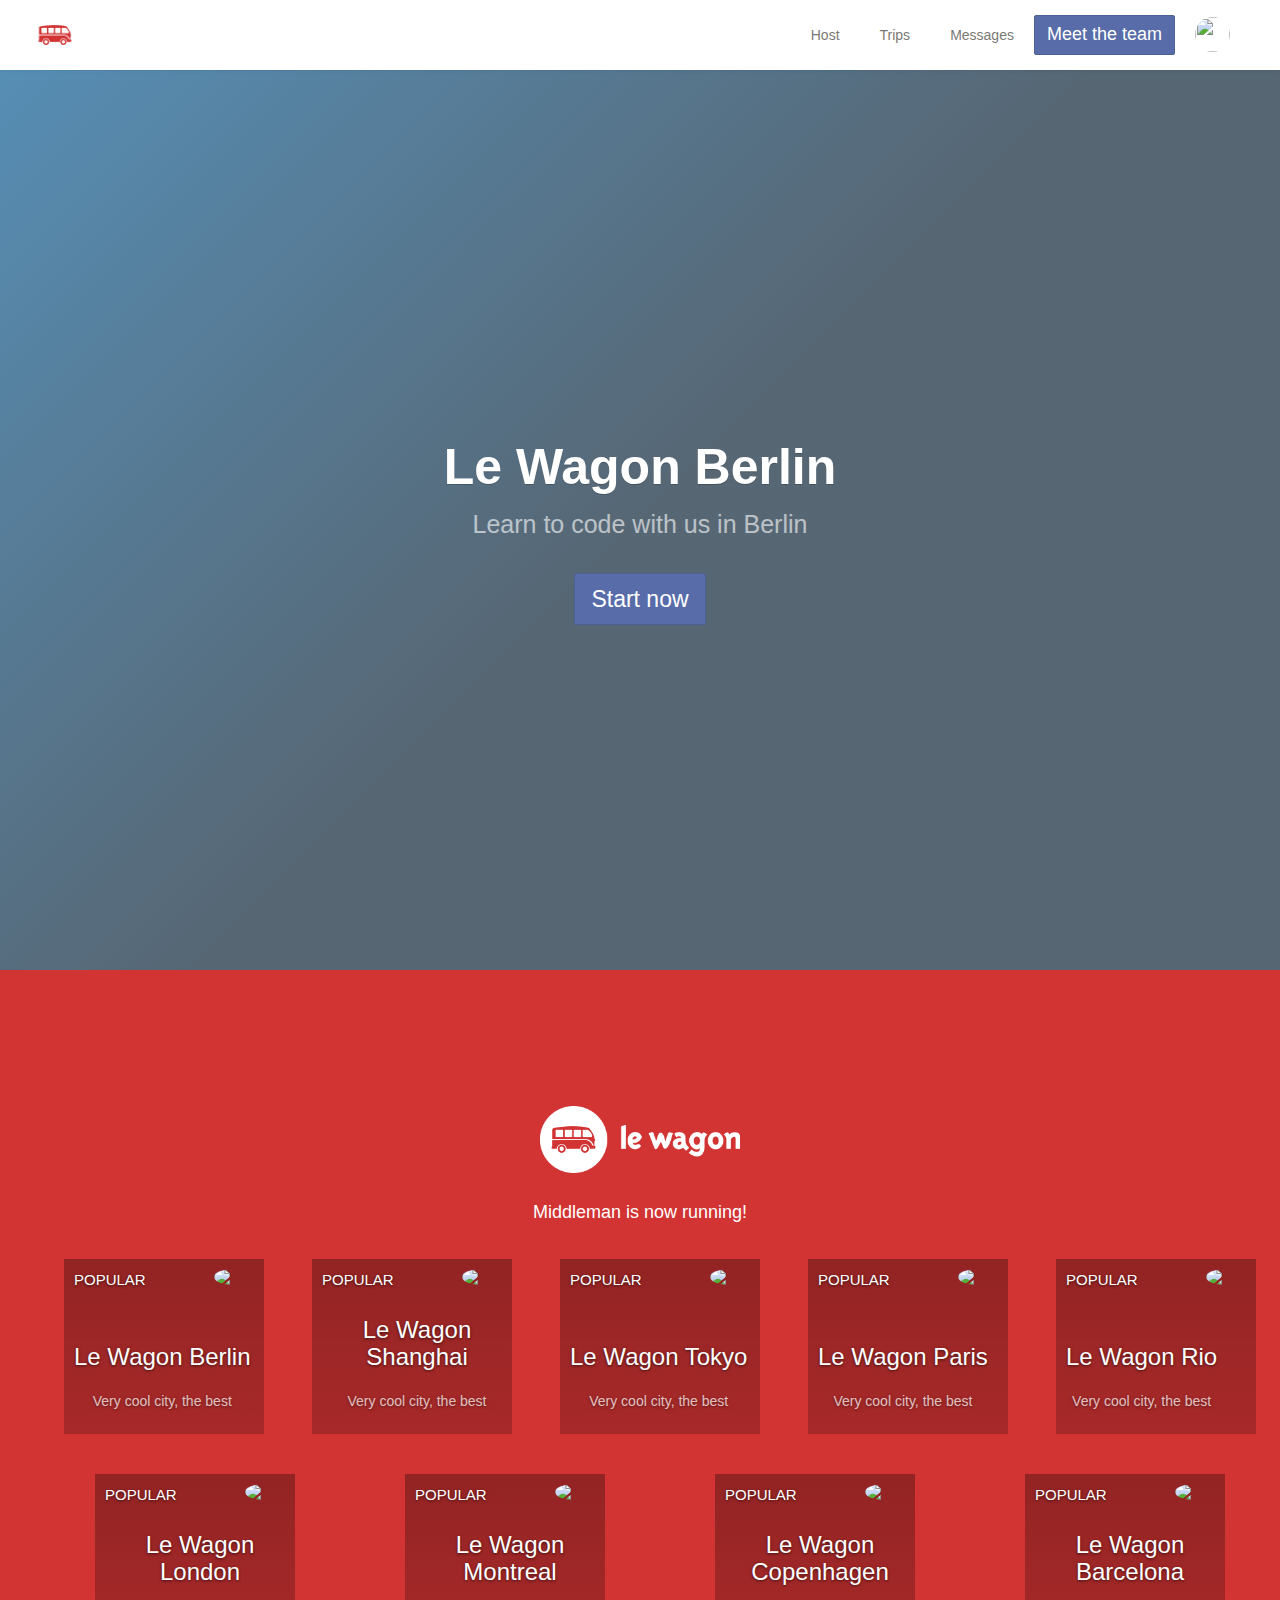
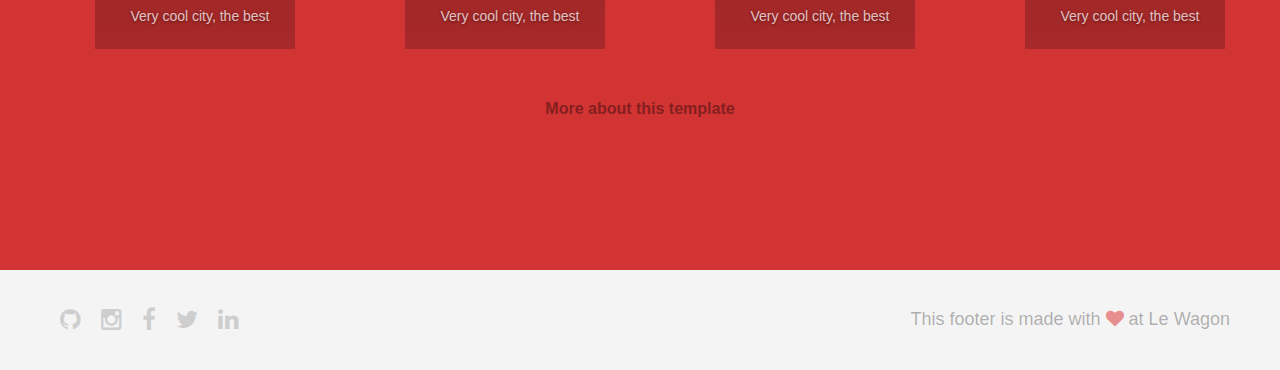
==== commit 52f99d75: "Automated commit at 2017-11-20 14:19:31 UTC by middleman-deploy 2.0.0-alpha" ====
--- a/index.html
+++ b/index.html
@@ -7,7 +7,7 @@
           content="width=device-width, initial-scale=1, shrink-to-fit=no">
     <!-- Use the title from a page's frontmatter if it has one -->
     <title>Le Wagon - Middleman</title>
-    <link href="stylesheets/application-70278914.css" rel="stylesheet" />
+    <link href="stylesheets/application-64718dee.css" rel="stylesheet" />
     <script src="javascripts/application-93de88c9.js"></script>
     <link href="images/favicon-f15af148.png" rel="icon" type="image/png" />
   </head>
@@ -52,8 +52,6 @@
   </div>
 </div>
 
-    
-    
     <div class="banner" style="background-image: linear-gradient(-225deg, rgba(0,101,168,0.6) 0%, rgba(0,36,61,0.6) 50%), url('https://kitt.lewagon.com/placeholder/cities/berlin');">
   <div class="banner-content">
     <h1>Le Wagon Berlin</h1>
--- a/stylesheets/application-64718dee.css
+++ b/stylesheets/application-64718dee.css
@@ -0,0 +1,8 @@
+@import url("https://fonts.googleapis.com/css?family=Noto+Sans" rel="stylesheet");/*!
+ * Bootstrap v3.3.7 (http://getbootstrap.com)
+ * Copyright 2011-2016 Twitter, Inc.
+ * Licensed under MIT (https://github.com/twbs/bootstrap/blob/master/LICENSE)
+ *//*! normalize.css v3.0.3 | MIT License | github.com/necolas/normalize.css */html{font-family:sans-serif;-ms-text-size-adjust:100%;-webkit-text-size-adjust:100%}body{margin:0}article,aside,details,figcaption,figure,footer,header,hgroup,main,menu,nav,section,summary{display:block}audio,canvas,progress,video{display:inline-block;vertical-align:baseline}audio:not([controls]){display:none;height:0}[hidden],template{display:none}a{background-color:transparent}a:active,a:hover{outline:0}abbr[title]{border-bottom:1px dotted}b,strong{font-weight:bold}dfn{font-style:italic}h1{font-size:2em;margin:0.67em 0}mark{background:#ff0;color:#000}small{font-size:80%}sub,sup{font-size:75%;line-height:0;position:relative;vertical-align:baseline}sup{top:-0.5em}sub{bottom:-0.25em}img{border:0}svg:not(:root){overflow:hidden}figure{margin:1em 40px}hr{-webkit-box-sizing:content-box;box-sizing:content-box;height:0}pre{overflow:auto}code,kbd,pre,samp{font-family:monospace, monospace;font-size:1em}button,input,optgroup,select,textarea{color:inherit;font:inherit;margin:0}button{overflow:visible}button,select{text-transform:none}button,html input[type="button"],input[type="reset"],input[type="submit"]{-webkit-appearance:button;cursor:pointer}button[disabled],html input[disabled]{cursor:default}button::-moz-focus-inner,input::-moz-focus-inner{border:0;padding:0}input{line-height:normal}input[type="checkbox"],input[type="radio"]{-webkit-box-sizing:border-box;box-sizing:border-box;padding:0}input[type="number"]::-webkit-inner-spin-button,input[type="number"]::-webkit-outer-spin-button{height:auto}input[type="search"]{-webkit-appearance:textfield;-webkit-box-sizing:content-box;box-sizing:content-box}input[type="search"]::-webkit-search-cancel-button,input[type="search"]::-webkit-search-decoration{-webkit-appearance:none}fieldset{border:1px solid #c0c0c0;margin:0 2px;padding:0.35em 0.625em 0.75em}legend{border:0;padding:0}textarea{overflow:auto}optgroup{font-weight:bold}table{border-collapse:collapse;border-spacing:0}td,th{padding:0}/*! Source: https://github.com/h5bp/html5-boilerplate/blob/master/src/css/main.css */@media print{*,*:before,*:after{background:transparent !important;color:#000 !important;-webkit-box-shadow:none !important;box-shadow:none !important;text-shadow:none !important}a,a:visited{text-decoration:underline}a[href]:after{content:" (" attr(href) ")"}abbr[title]:after{content:" (" attr(title) ")"}a[href^="#"]:after,a[href^="javascript:"]:after{content:""}pre,blockquote{border:1px solid #999;page-break-inside:avoid}thead{display:table-header-group}tr,img{page-break-inside:avoid}img{max-width:100% !important}p,h2,h3{orphans:3;widows:3}h2,h3{page-break-after:avoid}.navbar{display:none}.btn>.caret,.dropup>.btn>.caret{border-top-color:#000 !important}.label{border:1px solid #000}.table{border-collapse:collapse !important}.table td,.table th{background-color:#fff !important}.table-bordered th,.table-bordered td{border:1px solid #ddd !important}}@font-face{font-family:'Glyphicons Halflings';src:url("../assets/bootstrap/glyphicons-halflings-regular-86b6f62b.eot");src:url("../assets/bootstrap/glyphicons-halflings-regular-86b6f62b.eot?#iefix") format("embedded-opentype"),url("../assets/bootstrap/glyphicons-halflings-regular-ca35b697.woff2") format("woff2"),url("../assets/bootstrap/glyphicons-halflings-regular-278e49a8.woff") format("woff"),url("../assets/bootstrap/glyphicons-halflings-regular-44bc1850.ttf") format("truetype"),url("../assets/bootstrap/glyphicons-halflings-regular-de51a849.svg#glyphicons_halflingsregular") format("svg")}.glyphicon{position:relative;top:1px;display:inline-block;font-family:'Glyphicons Halflings';font-style:normal;font-weight:normal;line-height:1;-webkit-font-smoothing:antialiased;-moz-osx-font-smoothing:grayscale}.glyphicon-asterisk:before{content:"\002a"}.glyphicon-plus:before{content:"\002b"}.glyphicon-euro:before,.glyphicon-eur:before{content:"\20ac"}.glyphicon-minus:before{content:"\2212"}.glyphicon-cloud:before{content:"\2601"}.glyphicon-envelope:before{content:"\2709"}.glyphicon-pencil:before{content:"\270f"}.glyphicon-glass:before{content:"\e001"}.glyphicon-music:before{content:"\e002"}.glyphicon-search:before{content:"\e003"}.glyphicon-heart:before{content:"\e005"}.glyphicon-star:before{content:"\e006"}.glyphicon-star-empty:before{content:"\e007"}.glyphicon-user:before{content:"\e008"}.glyphicon-film:before{content:"\e009"}.glyphicon-th-large:before{content:"\e010"}.glyphicon-th:before{content:"\e011"}.glyphicon-th-list:before{content:"\e012"}.glyphicon-ok:before{content:"\e013"}.glyphicon-remove:before{content:"\e014"}.glyphicon-zoom-in:before{content:"\e015"}.glyphicon-zoom-out:before{content:"\e016"}.glyphicon-off:before{content:"\e017"}.glyphicon-signal:before{content:"\e018"}.glyphicon-cog:before{content:"\e019"}.glyphicon-trash:before{content:"\e020"}.glyphicon-home:before{content:"\e021"}.glyphicon-file:before{content:"\e022"}.glyphicon-time:before{content:"\e023"}.glyphicon-road:before{content:"\e024"}.glyphicon-download-alt:before{content:"\e025"}.glyphicon-download:before{content:"\e026"}.glyphicon-upload:before{content:"\e027"}.glyphicon-inbox:before{content:"\e028"}.glyphicon-play-circle:before{content:"\e029"}.glyphicon-repeat:before{content:"\e030"}.glyphicon-refresh:before{content:"\e031"}.glyphicon-list-alt:before{content:"\e032"}.glyphicon-lock:before{content:"\e033"}.glyphicon-flag:before{content:"\e034"}.glyphicon-headphones:before{content:"\e035"}.glyphicon-volume-off:before{content:"\e036"}.glyphicon-volume-down:before{content:"\e037"}.glyphicon-volume-up:before{content:"\e038"}.glyphicon-qrcode:before{content:"\e039"}.glyphicon-barcode:before{content:"\e040"}.glyphicon-tag:before{content:"\e041"}.glyphicon-tags:before{content:"\e042"}.glyphicon-book:before{content:"\e043"}.glyphicon-bookmark:before{content:"\e044"}.glyphicon-print:before{content:"\e045"}.glyphicon-camera:before{content:"\e046"}.glyphicon-font:before{content:"\e047"}.glyphicon-bold:before{content:"\e048"}.glyphicon-italic:before{content:"\e049"}.glyphicon-text-height:before{content:"\e050"}.glyphicon-text-width:before{content:"\e051"}.glyphicon-align-left:before{content:"\e052"}.glyphicon-align-center:before{content:"\e053"}.glyphicon-align-right:before{content:"\e054"}.glyphicon-align-justify:before{content:"\e055"}.glyphicon-list:before{content:"\e056"}.glyphicon-indent-left:before{content:"\e057"}.glyphicon-indent-right:before{content:"\e058"}.glyphicon-facetime-video:before{content:"\e059"}.glyphicon-picture:before{content:"\e060"}.glyphicon-map-marker:before{content:"\e062"}.glyphicon-adjust:before{content:"\e063"}.glyphicon-tint:before{content:"\e064"}.glyphicon-edit:before{content:"\e065"}.glyphicon-share:before{content:"\e066"}.glyphicon-check:before{content:"\e067"}.glyphicon-move:before{content:"\e068"}.glyphicon-step-backward:before{content:"\e069"}.glyphicon-fast-backward:before{content:"\e070"}.glyphicon-backward:before{content:"\e071"}.glyphicon-play:before{content:"\e072"}.glyphicon-pause:before{content:"\e073"}.glyphicon-stop:before{content:"\e074"}.glyphicon-forward:before{content:"\e075"}.glyphicon-fast-forward:before{content:"\e076"}.glyphicon-step-forward:before{content:"\e077"}.glyphicon-eject:before{content:"\e078"}.glyphicon-chevron-left:before{content:"\e079"}.glyphicon-chevron-right:before{content:"\e080"}.glyphicon-plus-sign:before{content:"\e081"}.glyphicon-minus-sign:before{content:"\e082"}.glyphicon-remove-sign:before{content:"\e083"}.glyphicon-ok-sign:before{content:"\e084"}.glyphicon-question-sign:before{content:"\e085"}.glyphicon-info-sign:before{content:"\e086"}.glyphicon-screenshot:before{content:"\e087"}.glyphicon-remove-circle:before{content:"\e088"}.glyphicon-ok-circle:before{content:"\e089"}.glyphicon-ban-circle:before{content:"\e090"}.glyphicon-arrow-left:before{content:"\e091"}.glyphicon-arrow-right:before{content:"\e092"}.glyphicon-arrow-up:before{content:"\e093"}.glyphicon-arrow-down:before{content:"\e094"}.glyphicon-share-alt:before{content:"\e095"}.glyphicon-resize-full:before{content:"\e096"}.glyphicon-resize-small:before{content:"\e097"}.glyphicon-exclamation-sign:before{content:"\e101"}.glyphicon-gift:before{content:"\e102"}.glyphicon-leaf:before{content:"\e103"}.glyphicon-fire:before{content:"\e104"}.glyphicon-eye-open:before{content:"\e105"}.glyphicon-eye-close:before{content:"\e106"}.glyphicon-warning-sign:before{content:"\e107"}.glyphicon-plane:before{content:"\e108"}.glyphicon-calendar:before{content:"\e109"}.glyphicon-random:before{content:"\e110"}.glyphicon-comment:before{content:"\e111"}.glyphicon-magnet:before{content:"\e112"}.glyphicon-chevron-up:before{content:"\e113"}.glyphicon-chevron-down:before{content:"\e114"}.glyphicon-retweet:before{content:"\e115"}.glyphicon-shopping-cart:before{content:"\e116"}.glyphicon-folder-close:before{content:"\e117"}.glyphicon-folder-open:before{content:"\e118"}.glyphicon-resize-vertical:before{content:"\e119"}.glyphicon-resize-horizontal:before{content:"\e120"}.glyphicon-hdd:before{content:"\e121"}.glyphicon-bullhorn:before{content:"\e122"}.glyphicon-bell:before{content:"\e123"}.glyphicon-certificate:before{content:"\e124"}.glyphicon-thumbs-up:before{content:"\e125"}.glyphicon-thumbs-down:before{content:"\e126"}.glyphicon-hand-right:before{content:"\e127"}.glyphicon-hand-left:before{content:"\e128"}.glyphicon-hand-up:before{content:"\e129"}.glyphicon-hand-down:before{content:"\e130"}.glyphicon-circle-arrow-right:before{content:"\e131"}.glyphicon-circle-arrow-left:before{content:"\e132"}.glyphicon-circle-arrow-up:before{content:"\e133"}.glyphicon-circle-arrow-down:before{content:"\e134"}.glyphicon-globe:before{content:"\e135"}.glyphicon-wrench:before{content:"\e136"}.glyphicon-tasks:before{content:"\e137"}.glyphicon-filter:before{content:"\e138"}.glyphicon-briefcase:before{content:"\e139"}.glyphicon-fullscreen:before{content:"\e140"}.glyphicon-dashboard:before{content:"\e141"}.glyphicon-paperclip:before{content:"\e142"}.glyphicon-heart-empty:before{content:"\e143"}.glyphicon-link:before{content:"\e144"}.glyphicon-phone:before{content:"\e145"}.glyphicon-pushpin:before{content:"\e146"}.glyphicon-usd:before{content:"\e148"}.glyphicon-gbp:before{content:"\e149"}.glyphicon-sort:before{content:"\e150"}.glyphicon-sort-by-alphabet:before{content:"\e151"}.glyphicon-sort-by-alphabet-alt:before{content:"\e152"}.glyphicon-sort-by-order:before{content:"\e153"}.glyphicon-sort-by-order-alt:before{content:"\e154"}.glyphicon-sort-by-attributes:before{content:"\e155"}.glyphicon-sort-by-attributes-alt:before{content:"\e156"}.glyphicon-unchecked:before{content:"\e157"}.glyphicon-expand:before{content:"\e158"}.glyphicon-collapse-down:before{content:"\e159"}.glyphicon-collapse-up:before{content:"\e160"}.glyphicon-log-in:before{content:"\e161"}.glyphicon-flash:before{content:"\e162"}.glyphicon-log-out:before{content:"\e163"}.glyphicon-new-window:before{content:"\e164"}.glyphicon-record:before{content:"\e165"}.glyphicon-save:before{content:"\e166"}.glyphicon-open:before{content:"\e167"}.glyphicon-saved:before{content:"\e168"}.glyphicon-import:before{content:"\e169"}.glyphicon-export:before{content:"\e170"}.glyphicon-send:before{content:"\e171"}.glyphicon-floppy-disk:before{content:"\e172"}.glyphicon-floppy-saved:before{content:"\e173"}.glyphicon-floppy-remove:before{content:"\e174"}.glyphicon-floppy-save:before{content:"\e175"}.glyphicon-floppy-open:before{content:"\e176"}.glyphicon-credit-card:before{content:"\e177"}.glyphicon-transfer:before{content:"\e178"}.glyphicon-cutlery:before{content:"\e179"}.glyphicon-header:before{content:"\e180"}.glyphicon-compressed:before{content:"\e181"}.glyphicon-earphone:before{content:"\e182"}.glyphicon-phone-alt:before{content:"\e183"}.glyphicon-tower:before{content:"\e184"}.glyphicon-stats:before{content:"\e185"}.glyphicon-sd-video:before{content:"\e186"}.glyphicon-hd-video:before{content:"\e187"}.glyphicon-subtitles:before{content:"\e188"}.glyphicon-sound-stereo:before{content:"\e189"}.glyphicon-sound-dolby:before{content:"\e190"}.glyphicon-sound-5-1:before{content:"\e191"}.glyphicon-sound-6-1:before{content:"\e192"}.glyphicon-sound-7-1:before{content:"\e193"}.glyphicon-copyright-mark:before{content:"\e194"}.glyphicon-registration-mark:before{content:"\e195"}.glyphicon-cloud-download:before{content:"\e197"}.glyphicon-cloud-upload:before{content:"\e198"}.glyphicon-tree-conifer:before{content:"\e199"}.glyphicon-tree-deciduous:before{content:"\e200"}.glyphicon-cd:before{content:"\e201"}.glyphicon-save-file:before{content:"\e202"}.glyphicon-open-file:before{content:"\e203"}.glyphicon-level-up:before{content:"\e204"}.glyphicon-copy:before{content:"\e205"}.glyphicon-paste:before{content:"\e206"}.glyphicon-alert:before{content:"\e209"}.glyphicon-equalizer:before{content:"\e210"}.glyphicon-king:before{content:"\e211"}.glyphicon-queen:before{content:"\e212"}.glyphicon-pawn:before{content:"\e213"}.glyphicon-bishop:before{content:"\e214"}.glyphicon-knight:before{content:"\e215"}.glyphicon-baby-formula:before{content:"\e216"}.glyphicon-tent:before{content:"\26fa"}.glyphicon-blackboard:before{content:"\e218"}.glyphicon-bed:before{content:"\e219"}.glyphicon-apple:before{content:"\f8ff"}.glyphicon-erase:before{content:"\e221"}.glyphicon-hourglass:before{content:"\231b"}.glyphicon-lamp:before{content:"\e223"}.glyphicon-duplicate:before{content:"\e224"}.glyphicon-piggy-bank:before{content:"\e225"}.glyphicon-scissors:before{content:"\e226"}.glyphicon-bitcoin:before{content:"\e227"}.glyphicon-btc:before{content:"\e227"}.glyphicon-xbt:before{content:"\e227"}.glyphicon-yen:before{content:"\00a5"}.glyphicon-jpy:before{content:"\00a5"}.glyphicon-ruble:before{content:"\20bd"}.glyphicon-rub:before{content:"\20bd"}.glyphicon-scale:before{content:"\e230"}.glyphicon-ice-lolly:before{content:"\e231"}.glyphicon-ice-lolly-tasted:before{content:"\e232"}.glyphicon-education:before{content:"\e233"}.glyphicon-option-horizontal:before{content:"\e234"}.glyphicon-option-vertical:before{content:"\e235"}.glyphicon-menu-hamburger:before{content:"\e236"}.glyphicon-modal-window:before{content:"\e237"}.glyphicon-oil:before{content:"\e238"}.glyphicon-grain:before{content:"\e239"}.glyphicon-sunglasses:before{content:"\e240"}.glyphicon-text-size:before{content:"\e241"}.glyphicon-text-color:before{content:"\e242"}.glyphicon-text-background:before{content:"\e243"}.glyphicon-object-align-top:before{content:"\e244"}.glyphicon-object-align-bottom:before{content:"\e245"}.glyphicon-object-align-horizontal:before{content:"\e246"}.glyphicon-object-align-left:before{content:"\e247"}.glyphicon-object-align-vertical:before{content:"\e248"}.glyphicon-object-align-right:before{content:"\e249"}.glyphicon-triangle-right:before{content:"\e250"}.glyphicon-triangle-left:before{content:"\e251"}.glyphicon-triangle-bottom:before{content:"\e252"}.glyphicon-triangle-top:before{content:"\e253"}.glyphicon-console:before{content:"\e254"}.glyphicon-superscript:before{content:"\e255"}.glyphicon-subscript:before{content:"\e256"}.glyphicon-menu-left:before{content:"\e257"}.glyphicon-menu-right:before{content:"\e258"}.glyphicon-menu-down:before{content:"\e259"}.glyphicon-menu-up:before{content:"\e260"}*{-webkit-box-sizing:border-box;box-sizing:border-box}*:before,*:after{-webkit-box-sizing:border-box;box-sizing:border-box}html{font-size:10px;-webkit-tap-highlight-color:transparent}body{font-family:"Noto Sans", "Helvetica", "sans-serif";font-size:18px;line-height:1.42857143;color:#adaca8;background-color:#D8CBC7}input,button,select,textarea{font-family:inherit;font-size:inherit;line-height:inherit}a{color:#576CA8;text-decoration:none}a:hover,a:focus{color:#3d4c76;text-decoration:underline}a:focus{outline:5px auto -webkit-focus-ring-color;outline-offset:-2px}figure{margin:0}img{vertical-align:middle}.img-responsive{display:block;max-width:100%;height:auto}.img-rounded{border-radius:2px}.img-thumbnail{padding:4px;line-height:1.42857143;background-color:#D8CBC7;border:1px solid #ddd;border-radius:2px;-webkit-transition:all 0.2s ease-in-out;transition:all 0.2s ease-in-out;display:inline-block;max-width:100%;height:auto}.img-circle{border-radius:50%}hr{margin-top:25px;margin-bottom:25px;border:0;border-top:1px solid white}.sr-only{position:absolute;width:1px;height:1px;margin:-1px;padding:0;overflow:hidden;clip:rect(0, 0, 0, 0);border:0}.sr-only-focusable:active,.sr-only-focusable:focus{position:static;width:auto;height:auto;margin:0;overflow:visible;clip:auto}[role="button"]{cursor:pointer}h1,h2,h3,h4,h5,h6,.h1,.h2,.h3,.h4,.h5,.h6{font-family:"Raleway", "Helvetica", "sans-serif";font-weight:500;line-height:1.1;color:inherit}h1 small,h1 .small,h2 small,h2 .small,h3 small,h3 .small,h4 small,h4 .small,h5 small,h5 .small,h6 small,h6 .small,.h1 small,.h1 .small,.h2 small,.h2 .small,.h3 small,.h3 .small,.h4 small,.h4 .small,.h5 small,.h5 .small,.h6 small,.h6 .small{font-weight:normal;line-height:1;color:#efefee}h1,.h1,h2,.h2,h3,.h3{margin-top:25px;margin-bottom:12.5px}h1 small,h1 .small,.h1 small,.h1 .small,h2 small,h2 .small,.h2 small,.h2 .small,h3 small,h3 .small,.h3 small,.h3 .small{font-size:65%}h4,.h4,h5,.h5,h6,.h6{margin-top:12.5px;margin-bottom:12.5px}h4 small,h4 .small,.h4 small,.h4 .small,h5 small,h5 .small,.h5 small,.h5 .small,h6 small,h6 .small,.h6 small,.h6 .small{font-size:75%}h1,.h1{font-size:46px}h2,.h2{font-size:38px}h3,.h3{font-size:31px}h4,.h4{font-size:23px}h5,.h5{font-size:18px}h6,.h6{font-size:16px}p{margin:0 0 12.5px}.lead{margin-bottom:25px;font-size:20px;font-weight:300;line-height:1.4}@media (min-width: 768px){.lead{font-size:27px}}small,.small{font-size:88%}mark,.mark{background-color:#fcf8e3;padding:.2em}.text-left{text-align:left}.text-right{text-align:right}.text-center{text-align:center}.text-justify{text-align:justify}.text-nowrap{white-space:nowrap}.text-lowercase{text-transform:lowercase}.text-uppercase,.initialism{text-transform:uppercase}.text-capitalize{text-transform:capitalize}.text-muted{color:#efefee}.text-primary{color:#576CA8}a.text-primary:hover,a.text-primary:focus{color:#465686}.text-success{color:#3c763d}a.text-success:hover,a.text-success:focus{color:#2b542c}.text-info{color:#31708f}a.text-info:hover,a.text-info:focus{color:#245269}.text-warning{color:#8a6d3b}a.text-warning:hover,a.text-warning:focus{color:#66512c}.text-danger{color:#a94442}a.text-danger:hover,a.text-danger:focus{color:#843534}.bg-primary{color:#fff}.bg-primary{background-color:#576CA8}a.bg-primary:hover,a.bg-primary:focus{background-color:#465686}.bg-success{background-color:#dff0d8}a.bg-success:hover,a.bg-success:focus{background-color:#c1e2b3}.bg-info{background-color:#d9edf7}a.bg-info:hover,a.bg-info:focus{background-color:#afd9ee}.bg-warning{background-color:#fcf8e3}a.bg-warning:hover,a.bg-warning:focus{background-color:#f7ecb5}.bg-danger{background-color:#f2dede}a.bg-danger:hover,a.bg-danger:focus{background-color:#e4b9b9}.page-header{padding-bottom:11.5px;margin:50px 0 25px;border-bottom:1px solid white}ul,ol{margin-top:0;margin-bottom:12.5px}ul ul,ul ol,ol ul,ol ol{margin-bottom:0}.list-unstyled{padding-left:0;list-style:none}.list-inline{padding-left:0;list-style:none;margin-left:-5px}.list-inline>li{display:inline-block;padding-left:5px;padding-right:5px}dl{margin-top:0;margin-bottom:25px}dt,dd{line-height:1.42857143}dt{font-weight:bold}dd{margin-left:0}.dl-horizontal dd:before,.dl-horizontal dd:after{content:" ";display:table}.dl-horizontal dd:after{clear:both}@media (min-width: 768px){.dl-horizontal dt{float:left;width:160px;clear:left;text-align:right;overflow:hidden;text-overflow:ellipsis;white-space:nowrap}.dl-horizontal dd{margin-left:180px}}abbr[title],abbr[data-original-title]{cursor:help;border-bottom:1px dotted #efefee}.initialism{font-size:90%}blockquote{padding:12.5px 25px;margin:0 0 25px;font-size:22.5px;border-left:5px solid white}blockquote p:last-child,blockquote ul:last-child,blockquote ol:last-child{margin-bottom:0}blockquote footer,blockquote small,blockquote .small{display:block;font-size:80%;line-height:1.42857143;color:#efefee}blockquote footer:before,blockquote small:before,blockquote .small:before{content:'\2014 \00A0'}.blockquote-reverse,blockquote.pull-right{padding-right:15px;padding-left:0;border-right:5px solid white;border-left:0;text-align:right}.blockquote-reverse footer:before,.blockquote-reverse small:before,.blockquote-reverse .small:before,blockquote.pull-right footer:before,blockquote.pull-right small:before,blockquote.pull-right .small:before{content:''}.blockquote-reverse footer:after,.blockquote-reverse small:after,.blockquote-reverse .small:after,blockquote.pull-right footer:after,blockquote.pull-right small:after,blockquote.pull-right .small:after{content:'\00A0 \2014'}address{margin-bottom:25px;font-style:normal;line-height:1.42857143}code,kbd,pre,samp{font-family:Menlo, Monaco, Consolas, "Courier New", monospace}code{padding:2px 4px;font-size:90%;color:#c7254e;background-color:#f9f2f4;border-radius:2px}kbd{padding:2px 4px;font-size:90%;color:#fff;background-color:#333;border-radius:2px;-webkit-box-shadow:inset 0 -1px 0 rgba(0,0,0,0.25);box-shadow:inset 0 -1px 0 rgba(0,0,0,0.25)}kbd kbd{padding:0;font-size:100%;font-weight:bold;-webkit-box-shadow:none;box-shadow:none}pre{display:block;padding:12px;margin:0 0 12.5px;font-size:17px;line-height:1.42857143;word-break:break-all;word-wrap:break-word;color:#adaca8;background-color:#f5f5f5;border:1px solid #ccc;border-radius:2px}pre code{padding:0;font-size:inherit;color:inherit;white-space:pre-wrap;background-color:transparent;border-radius:0}.pre-scrollable{max-height:340px;overflow-y:scroll}.container{margin-right:auto;margin-left:auto;padding-left:15px;padding-right:15px}.container:before,.container:after{content:" ";display:table}.container:after{clear:both}@media (min-width: 768px){.container{width:750px}}@media (min-width: 992px){.container{width:970px}}@media (min-width: 1200px){.container{width:1170px}}.container-fluid{margin-right:auto;margin-left:auto;padding-left:15px;padding-right:15px}.container-fluid:before,.container-fluid:after{content:" ";display:table}.container-fluid:after{clear:both}.row{margin-left:-15px;margin-right:-15px}.row:before,.row:after{content:" ";display:table}.row:after{clear:both}.col-xs-1,.col-sm-1,.col-md-1,.col-lg-1,.col-xs-2,.col-sm-2,.col-md-2,.col-lg-2,.col-xs-3,.col-sm-3,.col-md-3,.col-lg-3,.col-xs-4,.col-sm-4,.col-md-4,.col-lg-4,.col-xs-5,.col-sm-5,.col-md-5,.col-lg-5,.col-xs-6,.col-sm-6,.col-md-6,.col-lg-6,.col-xs-7,.col-sm-7,.col-md-7,.col-lg-7,.col-xs-8,.col-sm-8,.col-md-8,.col-lg-8,.col-xs-9,.col-sm-9,.col-md-9,.col-lg-9,.col-xs-10,.col-sm-10,.col-md-10,.col-lg-10,.col-xs-11,.col-sm-11,.col-md-11,.col-lg-11,.col-xs-12,.col-sm-12,.col-md-12,.col-lg-12{position:relative;min-height:1px;padding-left:15px;padding-right:15px}.col-xs-1,.col-xs-2,.col-xs-3,.col-xs-4,.col-xs-5,.col-xs-6,.col-xs-7,.col-xs-8,.col-xs-9,.col-xs-10,.col-xs-11,.col-xs-12{float:left}.col-xs-1{width:8.33333333%}.col-xs-2{width:16.66666667%}.col-xs-3{width:25%}.col-xs-4{width:33.33333333%}.col-xs-5{width:41.66666667%}.col-xs-6{width:50%}.col-xs-7{width:58.33333333%}.col-xs-8{width:66.66666667%}.col-xs-9{width:75%}.col-xs-10{width:83.33333333%}.col-xs-11{width:91.66666667%}.col-xs-12{width:100%}.col-xs-pull-0{right:auto}.col-xs-pull-1{right:8.33333333%}.col-xs-pull-2{right:16.66666667%}.col-xs-pull-3{right:25%}.col-xs-pull-4{right:33.33333333%}.col-xs-pull-5{right:41.66666667%}.col-xs-pull-6{right:50%}.col-xs-pull-7{right:58.33333333%}.col-xs-pull-8{right:66.66666667%}.col-xs-pull-9{right:75%}.col-xs-pull-10{right:83.33333333%}.col-xs-pull-11{right:91.66666667%}.col-xs-pull-12{right:100%}.col-xs-push-0{left:auto}.col-xs-push-1{left:8.33333333%}.col-xs-push-2{left:16.66666667%}.col-xs-push-3{left:25%}.col-xs-push-4{left:33.33333333%}.col-xs-push-5{left:41.66666667%}.col-xs-push-6{left:50%}.col-xs-push-7{left:58.33333333%}.col-xs-push-8{left:66.66666667%}.col-xs-push-9{left:75%}.col-xs-push-10{left:83.33333333%}.col-xs-push-11{left:91.66666667%}.col-xs-push-12{left:100%}.col-xs-offset-0{margin-left:0%}.col-xs-offset-1{margin-left:8.33333333%}.col-xs-offset-2{margin-left:16.66666667%}.col-xs-offset-3{margin-left:25%}.col-xs-offset-4{margin-left:33.33333333%}.col-xs-offset-5{margin-left:41.66666667%}.col-xs-offset-6{margin-left:50%}.col-xs-offset-7{margin-left:58.33333333%}.col-xs-offset-8{margin-left:66.66666667%}.col-xs-offset-9{margin-left:75%}.col-xs-offset-10{margin-left:83.33333333%}.col-xs-offset-11{margin-left:91.66666667%}.col-xs-offset-12{margin-left:100%}@media (min-width: 768px){.col-sm-1,.col-sm-2,.col-sm-3,.col-sm-4,.col-sm-5,.col-sm-6,.col-sm-7,.col-sm-8,.col-sm-9,.col-sm-10,.col-sm-11,.col-sm-12{float:left}.col-sm-1{width:8.33333333%}.col-sm-2{width:16.66666667%}.col-sm-3{width:25%}.col-sm-4{width:33.33333333%}.col-sm-5{width:41.66666667%}.col-sm-6{width:50%}.col-sm-7{width:58.33333333%}.col-sm-8{width:66.66666667%}.col-sm-9{width:75%}.col-sm-10{width:83.33333333%}.col-sm-11{width:91.66666667%}.col-sm-12{width:100%}.col-sm-pull-0{right:auto}.col-sm-pull-1{right:8.33333333%}.col-sm-pull-2{right:16.66666667%}.col-sm-pull-3{right:25%}.col-sm-pull-4{right:33.33333333%}.col-sm-pull-5{right:41.66666667%}.col-sm-pull-6{right:50%}.col-sm-pull-7{right:58.33333333%}.col-sm-pull-8{right:66.66666667%}.col-sm-pull-9{right:75%}.col-sm-pull-10{right:83.33333333%}.col-sm-pull-11{right:91.66666667%}.col-sm-pull-12{right:100%}.col-sm-push-0{left:auto}.col-sm-push-1{left:8.33333333%}.col-sm-push-2{left:16.66666667%}.col-sm-push-3{left:25%}.col-sm-push-4{left:33.33333333%}.col-sm-push-5{left:41.66666667%}.col-sm-push-6{left:50%}.col-sm-push-7{left:58.33333333%}.col-sm-push-8{left:66.66666667%}.col-sm-push-9{left:75%}.col-sm-push-10{left:83.33333333%}.col-sm-push-11{left:91.66666667%}.col-sm-push-12{left:100%}.col-sm-offset-0{margin-left:0%}.col-sm-offset-1{margin-left:8.33333333%}.col-sm-offset-2{margin-left:16.66666667%}.col-sm-offset-3{margin-left:25%}.col-sm-offset-4{margin-left:33.33333333%}.col-sm-offset-5{margin-left:41.66666667%}.col-sm-offset-6{margin-left:50%}.col-sm-offset-7{margin-left:58.33333333%}.col-sm-offset-8{margin-left:66.66666667%}.col-sm-offset-9{margin-left:75%}.col-sm-offset-10{margin-left:83.33333333%}.col-sm-offset-11{margin-left:91.66666667%}.col-sm-offset-12{margin-left:100%}}@media (min-width: 992px){.col-md-1,.col-md-2,.col-md-3,.col-md-4,.col-md-5,.col-md-6,.col-md-7,.col-md-8,.col-md-9,.col-md-10,.col-md-11,.col-md-12{float:left}.col-md-1{width:8.33333333%}.col-md-2{width:16.66666667%}.col-md-3{width:25%}.col-md-4{width:33.33333333%}.col-md-5{width:41.66666667%}.col-md-6{width:50%}.col-md-7{width:58.33333333%}.col-md-8{width:66.66666667%}.col-md-9{width:75%}.col-md-10{width:83.33333333%}.col-md-11{width:91.66666667%}.col-md-12{width:100%}.col-md-pull-0{right:auto}.col-md-pull-1{right:8.33333333%}.col-md-pull-2{right:16.66666667%}.col-md-pull-3{right:25%}.col-md-pull-4{right:33.33333333%}.col-md-pull-5{right:41.66666667%}.col-md-pull-6{right:50%}.col-md-pull-7{right:58.33333333%}.col-md-pull-8{right:66.66666667%}.col-md-pull-9{right:75%}.col-md-pull-10{right:83.33333333%}.col-md-pull-11{right:91.66666667%}.col-md-pull-12{right:100%}.col-md-push-0{left:auto}.col-md-push-1{left:8.33333333%}.col-md-push-2{left:16.66666667%}.col-md-push-3{left:25%}.col-md-push-4{left:33.33333333%}.col-md-push-5{left:41.66666667%}.col-md-push-6{left:50%}.col-md-push-7{left:58.33333333%}.col-md-push-8{left:66.66666667%}.col-md-push-9{left:75%}.col-md-push-10{left:83.33333333%}.col-md-push-11{left:91.66666667%}.col-md-push-12{left:100%}.col-md-offset-0{margin-left:0%}.col-md-offset-1{margin-left:8.33333333%}.col-md-offset-2{margin-left:16.66666667%}.col-md-offset-3{margin-left:25%}.col-md-offset-4{margin-left:33.33333333%}.col-md-offset-5{margin-left:41.66666667%}.col-md-offset-6{margin-left:50%}.col-md-offset-7{margin-left:58.33333333%}.col-md-offset-8{margin-left:66.66666667%}.col-md-offset-9{margin-left:75%}.col-md-offset-10{margin-left:83.33333333%}.col-md-offset-11{margin-left:91.66666667%}.col-md-offset-12{margin-left:100%}}@media (min-width: 1200px){.col-lg-1,.col-lg-2,.col-lg-3,.col-lg-4,.col-lg-5,.col-lg-6,.col-lg-7,.col-lg-8,.col-lg-9,.col-lg-10,.col-lg-11,.col-lg-12{float:left}.col-lg-1{width:8.33333333%}.col-lg-2{width:16.66666667%}.col-lg-3{width:25%}.col-lg-4{width:33.33333333%}.col-lg-5{width:41.66666667%}.col-lg-6{width:50%}.col-lg-7{width:58.33333333%}.col-lg-8{width:66.66666667%}.col-lg-9{width:75%}.col-lg-10{width:83.33333333%}.col-lg-11{width:91.66666667%}.col-lg-12{width:100%}.col-lg-pull-0{right:auto}.col-lg-pull-1{right:8.33333333%}.col-lg-pull-2{right:16.66666667%}.col-lg-pull-3{right:25%}.col-lg-pull-4{right:33.33333333%}.col-lg-pull-5{right:41.66666667%}.col-lg-pull-6{right:50%}.col-lg-pull-7{right:58.33333333%}.col-lg-pull-8{right:66.66666667%}.col-lg-pull-9{right:75%}.col-lg-pull-10{right:83.33333333%}.col-lg-pull-11{right:91.66666667%}.col-lg-pull-12{right:100%}.col-lg-push-0{left:auto}.col-lg-push-1{left:8.33333333%}.col-lg-push-2{left:16.66666667%}.col-lg-push-3{left:25%}.col-lg-push-4{left:33.33333333%}.col-lg-push-5{left:41.66666667%}.col-lg-push-6{left:50%}.col-lg-push-7{left:58.33333333%}.col-lg-push-8{left:66.66666667%}.col-lg-push-9{left:75%}.col-lg-push-10{left:83.33333333%}.col-lg-push-11{left:91.66666667%}.col-lg-push-12{left:100%}.col-lg-offset-0{margin-left:0%}.col-lg-offset-1{margin-left:8.33333333%}.col-lg-offset-2{margin-left:16.66666667%}.col-lg-offset-3{margin-left:25%}.col-lg-offset-4{margin-left:33.33333333%}.col-lg-offset-5{margin-left:41.66666667%}.col-lg-offset-6{margin-left:50%}.col-lg-offset-7{margin-left:58.33333333%}.col-lg-offset-8{margin-left:66.66666667%}.col-lg-offset-9{margin-left:75%}.col-lg-offset-10{margin-left:83.33333333%}.col-lg-offset-11{margin-left:91.66666667%}.col-lg-offset-12{margin-left:100%}}table{background-color:transparent}caption{padding-top:8px;padding-bottom:8px;color:#efefee;text-align:left}th{text-align:left}.table{width:100%;max-width:100%;margin-bottom:25px}.table>thead>tr>th,.table>thead>tr>td,.table>tbody>tr>th,.table>tbody>tr>td,.table>tfoot>tr>th,.table>tfoot>tr>td{padding:8px;line-height:1.42857143;vertical-align:top;border-top:1px solid #ddd}.table>thead>tr>th{vertical-align:bottom;border-bottom:2px solid #ddd}.table>caption+thead>tr:first-child>th,.table>caption+thead>tr:first-child>td,.table>colgroup+thead>tr:first-child>th,.table>colgroup+thead>tr:first-child>td,.table>thead:first-child>tr:first-child>th,.table>thead:first-child>tr:first-child>td{border-top:0}.table>tbody+tbody{border-top:2px solid #ddd}.table .table{background-color:#D8CBC7}.table-condensed>thead>tr>th,.table-condensed>thead>tr>td,.table-condensed>tbody>tr>th,.table-condensed>tbody>tr>td,.table-condensed>tfoot>tr>th,.table-condensed>tfoot>tr>td{padding:5px}.table-bordered{border:1px solid #ddd}.table-bordered>thead>tr>th,.table-bordered>thead>tr>td,.table-bordered>tbody>tr>th,.table-bordered>tbody>tr>td,.table-bordered>tfoot>tr>th,.table-bordered>tfoot>tr>td{border:1px solid #ddd}.table-bordered>thead>tr>th,.table-bordered>thead>tr>td{border-bottom-width:2px}.table-striped>tbody>tr:nth-of-type(odd){background-color:#f9f9f9}.table-hover>tbody>tr:hover{background-color:#f5f5f5}table col[class*="col-"]{position:static;float:none;display:table-column}table td[class*="col-"],table th[class*="col-"]{position:static;float:none;display:table-cell}.table>thead>tr>td.active,.table>thead>tr>th.active,.table>thead>tr.active>td,.table>thead>tr.active>th,.table>tbody>tr>td.active,.table>tbody>tr>th.active,.table>tbody>tr.active>td,.table>tbody>tr.active>th,.table>tfoot>tr>td.active,.table>tfoot>tr>th.active,.table>tfoot>tr.active>td,.table>tfoot>tr.active>th{background-color:#f5f5f5}.table-hover>tbody>tr>td.active:hover,.table-hover>tbody>tr>th.active:hover,.table-hover>tbody>tr.active:hover>td,.table-hover>tbody>tr:hover>.active,.table-hover>tbody>tr.active:hover>th{background-color:#e8e8e8}.table>thead>tr>td.success,.table>thead>tr>th.success,.table>thead>tr.success>td,.table>thead>tr.success>th,.table>tbody>tr>td.success,.table>tbody>tr>th.success,.table>tbody>tr.success>td,.table>tbody>tr.success>th,.table>tfoot>tr>td.success,.table>tfoot>tr>th.success,.table>tfoot>tr.success>td,.table>tfoot>tr.success>th{background-color:#dff0d8}.table-hover>tbody>tr>td.success:hover,.table-hover>tbody>tr>th.success:hover,.table-hover>tbody>tr.success:hover>td,.table-hover>tbody>tr:hover>.success,.table-hover>tbody>tr.success:hover>th{background-color:#d0e9c6}.table>thead>tr>td.info,.table>thead>tr>th.info,.table>thead>tr.info>td,.table>thead>tr.info>th,.table>tbody>tr>td.info,.table>tbody>tr>th.info,.table>tbody>tr.info>td,.table>tbody>tr.info>th,.table>tfoot>tr>td.info,.table>tfoot>tr>th.info,.table>tfoot>tr.info>td,.table>tfoot>tr.info>th{background-color:#d9edf7}.table-hover>tbody>tr>td.info:hover,.table-hover>tbody>tr>th.info:hover,.table-hover>tbody>tr.info:hover>td,.table-hover>tbody>tr:hover>.info,.table-hover>tbody>tr.info:hover>th{background-color:#c4e3f3}.table>thead>tr>td.warning,.table>thead>tr>th.warning,.table>thead>tr.warning>td,.table>thead>tr.warning>th,.table>tbody>tr>td.warning,.table>tbody>tr>th.warning,.table>tbody>tr.warning>td,.table>tbody>tr.warning>th,.table>tfoot>tr>td.warning,.table>tfoot>tr>th.warning,.table>tfoot>tr.warning>td,.table>tfoot>tr.warning>th{background-color:#fcf8e3}.table-hover>tbody>tr>td.warning:hover,.table-hover>tbody>tr>th.warning:hover,.table-hover>tbody>tr.warning:hover>td,.table-hover>tbody>tr:hover>.warning,.table-hover>tbody>tr.warning:hover>th{background-color:#faf2cc}.table>thead>tr>td.danger,.table>thead>tr>th.danger,.table>thead>tr.danger>td,.table>thead>tr.danger>th,.table>tbody>tr>td.danger,.table>tbody>tr>th.danger,.table>tbody>tr.danger>td,.table>tbody>tr.danger>th,.table>tfoot>tr>td.danger,.table>tfoot>tr>th.danger,.table>tfoot>tr.danger>td,.table>tfoot>tr.danger>th{background-color:#f2dede}.table-hover>tbody>tr>td.danger:hover,.table-hover>tbody>tr>th.danger:hover,.table-hover>tbody>tr.danger:hover>td,.table-hover>tbody>tr:hover>.danger,.table-hover>tbody>tr.danger:hover>th{background-color:#ebcccc}.table-responsive{overflow-x:auto;min-height:0.01%}@media screen and (max-width: 767px){.table-responsive{width:100%;margin-bottom:18.75px;overflow-y:hidden;-ms-overflow-style:-ms-autohiding-scrollbar;border:1px solid #ddd}.table-responsive>.table{margin-bottom:0}.table-responsive>.table>thead>tr>th,.table-responsive>.table>thead>tr>td,.table-responsive>.table>tbody>tr>th,.table-responsive>.table>tbody>tr>td,.table-responsive>.table>tfoot>tr>th,.table-responsive>.table>tfoot>tr>td{white-space:nowrap}.table-responsive>.table-bordered{border:0}.table-responsive>.table-bordered>thead>tr>th:first-child,.table-responsive>.table-bordered>thead>tr>td:first-child,.table-responsive>.table-bordered>tbody>tr>th:first-child,.table-responsive>.table-bordered>tbody>tr>td:first-child,.table-responsive>.table-bordered>tfoot>tr>th:first-child,.table-responsive>.table-bordered>tfoot>tr>td:first-child{border-left:0}.table-responsive>.table-bordered>thead>tr>th:last-child,.table-responsive>.table-bordered>thead>tr>td:last-child,.table-responsive>.table-bordered>tbody>tr>th:last-child,.table-responsive>.table-bordered>tbody>tr>td:last-child,.table-responsive>.table-bordered>tfoot>tr>th:last-child,.table-responsive>.table-bordered>tfoot>tr>td:last-child{border-right:0}.table-responsive>.table-bordered>tbody>tr:last-child>th,.table-responsive>.table-bordered>tbody>tr:last-child>td,.table-responsive>.table-bordered>tfoot>tr:last-child>th,.table-responsive>.table-bordered>tfoot>tr:last-child>td{border-bottom:0}}fieldset{padding:0;margin:0;border:0;min-width:0}legend{display:block;width:100%;padding:0;margin-bottom:25px;font-size:27px;line-height:inherit;color:#adaca8;border:0;border-bottom:1px solid #e5e5e5}label{display:inline-block;max-width:100%;margin-bottom:5px;font-weight:bold}input[type="search"]{-webkit-box-sizing:border-box;box-sizing:border-box}input[type="radio"],input[type="checkbox"]{margin:4px 0 0;margin-top:1px \9;line-height:normal}input[type="file"]{display:block}input[type="range"]{display:block;width:100%}select[multiple],select[size]{height:auto}input[type="file"]:focus,input[type="radio"]:focus,input[type="checkbox"]:focus{outline:5px auto -webkit-focus-ring-color;outline-offset:-2px}output{display:block;padding-top:7px;font-size:18px;line-height:1.42857143;color:#7B7A74}.form-control{display:block;width:100%;height:39px;padding:6px 12px;font-size:18px;line-height:1.42857143;color:#7B7A74;background-color:#fff;background-image:none;border:1px solid #ccc;border-radius:2px;-webkit-box-shadow:inset 0 1px 1px rgba(0,0,0,0.075);box-shadow:inset 0 1px 1px rgba(0,0,0,0.075);-webkit-transition:border-color ease-in-out 0.15s, box-shadow ease-in-out 0.15s;-webkit-transition:border-color ease-in-out 0.15s, -webkit-box-shadow ease-in-out 0.15s;transition:border-color ease-in-out 0.15s, -webkit-box-shadow ease-in-out 0.15s;transition:border-color ease-in-out 0.15s, box-shadow ease-in-out 0.15s;transition:border-color ease-in-out 0.15s, box-shadow ease-in-out 0.15s, -webkit-box-shadow ease-in-out 0.15s}.form-control:focus{border-color:#66afe9;outline:0;-webkit-box-shadow:inset 0 1px 1px rgba(0,0,0,0.075),0 0 8px rgba(102,175,233,0.6);box-shadow:inset 0 1px 1px rgba(0,0,0,0.075),0 0 8px rgba(102,175,233,0.6)}.form-control::-moz-placeholder{color:#999;opacity:1}.form-control:-ms-input-placeholder{color:#999}.form-control::-webkit-input-placeholder{color:#999}.form-control::-ms-expand{border:0;background-color:transparent}.form-control[disabled],.form-control[readonly],fieldset[disabled] .form-control{background-color:white;opacity:1}.form-control[disabled],fieldset[disabled] .form-control{cursor:not-allowed}textarea.form-control{height:auto}input[type="search"]{-webkit-appearance:none}@media screen and (-webkit-min-device-pixel-ratio: 0){input[type="date"].form-control,input[type="time"].form-control,input[type="datetime-local"].form-control,input[type="month"].form-control{line-height:39px}input[type="date"].input-sm,.input-group-sm>input[type="date"].form-control,.input-group-sm>input[type="date"].input-group-addon,.input-group-sm>.input-group-btn>input[type="date"].btn,.input-group-sm input[type="date"],input[type="time"].input-sm,.input-group-sm>input[type="time"].form-control,.input-group-sm>input[type="time"].input-group-addon,.input-group-sm>.input-group-btn>input[type="time"].btn,.input-group-sm input[type="time"],input[type="datetime-local"].input-sm,.input-group-sm>input[type="datetime-local"].form-control,.input-group-sm>input[type="datetime-local"].input-group-addon,.input-group-sm>.input-group-btn>input[type="datetime-local"].btn,.input-group-sm input[type="datetime-local"],input[type="month"].input-sm,.input-group-sm>input[type="month"].form-control,.input-group-sm>input[type="month"].input-group-addon,.input-group-sm>.input-group-btn>input[type="month"].btn,.input-group-sm input[type="month"]{line-height:36px}input[type="date"].input-lg,.input-group-lg>input[type="date"].form-control,.input-group-lg>input[type="date"].input-group-addon,.input-group-lg>.input-group-btn>input[type="date"].btn,.input-group-lg input[type="date"],input[type="time"].input-lg,.input-group-lg>input[type="time"].form-control,.input-group-lg>input[type="time"].input-group-addon,.input-group-lg>.input-group-btn>input[type="time"].btn,.input-group-lg input[type="time"],input[type="datetime-local"].input-lg,.input-group-lg>input[type="datetime-local"].form-control,.input-group-lg>input[type="datetime-local"].input-group-addon,.input-group-lg>.input-group-btn>input[type="datetime-local"].btn,.input-group-lg input[type="datetime-local"],input[type="month"].input-lg,.input-group-lg>input[type="month"].form-control,.input-group-lg>input[type="month"].input-group-addon,.input-group-lg>.input-group-btn>input[type="month"].btn,.input-group-lg input[type="month"]{line-height:53px}}.form-group{margin-bottom:15px}.radio,.checkbox{position:relative;display:block;margin-top:10px;margin-bottom:10px}.radio label,.checkbox label{min-height:25px;padding-left:20px;margin-bottom:0;font-weight:normal;cursor:pointer}.radio input[type="radio"],.radio-inline input[type="radio"],.checkbox input[type="checkbox"],.checkbox-inline input[type="checkbox"]{position:absolute;margin-left:-20px;margin-top:4px \9}.radio+.radio,.checkbox+.checkbox{margin-top:-5px}.radio-inline,.checkbox-inline{position:relative;display:inline-block;padding-left:20px;margin-bottom:0;vertical-align:middle;font-weight:normal;cursor:pointer}.radio-inline+.radio-inline,.checkbox-inline+.checkbox-inline{margin-top:0;margin-left:10px}input[type="radio"][disabled],input[type="radio"].disabled,fieldset[disabled] input[type="radio"],input[type="checkbox"][disabled],input[type="checkbox"].disabled,fieldset[disabled] input[type="checkbox"]{cursor:not-allowed}.radio-inline.disabled,fieldset[disabled] .radio-inline,.checkbox-inline.disabled,fieldset[disabled] .checkbox-inline{cursor:not-allowed}.radio.disabled label,fieldset[disabled] .radio label,.checkbox.disabled label,fieldset[disabled] .checkbox label{cursor:not-allowed}.form-control-static{padding-top:7px;padding-bottom:7px;margin-bottom:0;min-height:43px}.form-control-static.input-lg,.input-group-lg>.form-control-static.form-control,.input-group-lg>.form-control-static.input-group-addon,.input-group-lg>.input-group-btn>.form-control-static.btn,.form-control-static.input-sm,.input-group-sm>.form-control-static.form-control,.input-group-sm>.form-control-static.input-group-addon,.input-group-sm>.input-group-btn>.form-control-static.btn{padding-left:0;padding-right:0}.input-sm,.input-group-sm>.form-control,.input-group-sm>.input-group-addon,.input-group-sm>.input-group-btn>.btn{height:36px;padding:5px 10px;font-size:16px;line-height:1.5;border-radius:2px}select.input-sm,.input-group-sm>select.form-control,.input-group-sm>select.input-group-addon,.input-group-sm>.input-group-btn>select.btn{height:36px;line-height:36px}textarea.input-sm,.input-group-sm>textarea.form-control,.input-group-sm>textarea.input-group-addon,.input-group-sm>.input-group-btn>textarea.btn,select[multiple].input-sm,.input-group-sm>select[multiple].form-control,.input-group-sm>select[multiple].input-group-addon,.input-group-sm>.input-group-btn>select[multiple].btn{height:auto}.form-group-sm .form-control{height:36px;padding:5px 10px;font-size:16px;line-height:1.5;border-radius:2px}.form-group-sm select.form-control{height:36px;line-height:36px}.form-group-sm textarea.form-control,.form-group-sm select[multiple].form-control{height:auto}.form-group-sm .form-control-static{height:36px;min-height:41px;padding:6px 10px;font-size:16px;line-height:1.5}.input-lg,.input-group-lg>.form-control,.input-group-lg>.input-group-addon,.input-group-lg>.input-group-btn>.btn{height:53px;padding:10px 16px;font-size:23px;line-height:1.3333333;border-radius:2px}select.input-lg,.input-group-lg>select.form-control,.input-group-lg>select.input-group-addon,.input-group-lg>.input-group-btn>select.btn{height:53px;line-height:53px}textarea.input-lg,.input-group-lg>textarea.form-control,.input-group-lg>textarea.input-group-addon,.input-group-lg>.input-group-btn>textarea.btn,select[multiple].input-lg,.input-group-lg>select[multiple].form-control,.input-group-lg>select[multiple].input-group-addon,.input-group-lg>.input-group-btn>select[multiple].btn{height:auto}.form-group-lg .form-control{height:53px;padding:10px 16px;font-size:23px;line-height:1.3333333;border-radius:2px}.form-group-lg select.form-control{height:53px;line-height:53px}.form-group-lg textarea.form-control,.form-group-lg select[multiple].form-control{height:auto}.form-group-lg .form-control-static{height:53px;min-height:48px;padding:11px 16px;font-size:23px;line-height:1.3333333}.has-feedback{position:relative}.has-feedback .form-control{padding-right:48.75px}.form-control-feedback{position:absolute;top:0;right:0;z-index:2;display:block;width:39px;height:39px;line-height:39px;text-align:center;pointer-events:none}.input-lg+.form-control-feedback,.input-group-lg>.form-control+.form-control-feedback,.input-group-lg>.input-group-addon+.form-control-feedback,.input-group-lg>.input-group-btn>.btn+.form-control-feedback,.input-group-lg+.form-control-feedback,.form-group-lg .form-control+.form-control-feedback{width:53px;height:53px;line-height:53px}.input-sm+.form-control-feedback,.input-group-sm>.form-control+.form-control-feedback,.input-group-sm>.input-group-addon+.form-control-feedback,.input-group-sm>.input-group-btn>.btn+.form-control-feedback,.input-group-sm+.form-control-feedback,.form-group-sm .form-control+.form-control-feedback{width:36px;height:36px;line-height:36px}.has-success .help-block,.has-success .control-label,.has-success .radio,.has-success .checkbox,.has-success .radio-inline,.has-success .checkbox-inline,.has-success.radio label,.has-success.checkbox label,.has-success.radio-inline label,.has-success.checkbox-inline label{color:#3c763d}.has-success .form-control{border-color:#3c763d;-webkit-box-shadow:inset 0 1px 1px rgba(0,0,0,0.075);box-shadow:inset 0 1px 1px rgba(0,0,0,0.075)}.has-success .form-control:focus{border-color:#2b542c;-webkit-box-shadow:inset 0 1px 1px rgba(0,0,0,0.075),0 0 6px #67b168;box-shadow:inset 0 1px 1px rgba(0,0,0,0.075),0 0 6px #67b168}.has-success .input-group-addon{color:#3c763d;border-color:#3c763d;background-color:#dff0d8}.has-success .form-control-feedback{color:#3c763d}.has-warning .help-block,.has-warning .control-label,.has-warning .radio,.has-warning .checkbox,.has-warning .radio-inline,.has-warning .checkbox-inline,.has-warning.radio label,.has-warning.checkbox label,.has-warning.radio-inline label,.has-warning.checkbox-inline label{color:#8a6d3b}.has-warning .form-control{border-color:#8a6d3b;-webkit-box-shadow:inset 0 1px 1px rgba(0,0,0,0.075);box-shadow:inset 0 1px 1px rgba(0,0,0,0.075)}.has-warning .form-control:focus{border-color:#66512c;-webkit-box-shadow:inset 0 1px 1px rgba(0,0,0,0.075),0 0 6px #c0a16b;box-shadow:inset 0 1px 1px rgba(0,0,0,0.075),0 0 6px #c0a16b}.has-warning .input-group-addon{color:#8a6d3b;border-color:#8a6d3b;background-color:#fcf8e3}.has-warning .form-control-feedback{color:#8a6d3b}.has-error .help-block,.has-error .control-label,.has-error .radio,.has-error .checkbox,.has-error .radio-inline,.has-error .checkbox-inline,.has-error.radio label,.has-error.checkbox label,.has-error.radio-inline label,.has-error.checkbox-inline label{color:#a94442}.has-error .form-control{border-color:#a94442;-webkit-box-shadow:inset 0 1px 1px rgba(0,0,0,0.075);box-shadow:inset 0 1px 1px rgba(0,0,0,0.075)}.has-error .form-control:focus{border-color:#843534;-webkit-box-shadow:inset 0 1px 1px rgba(0,0,0,0.075),0 0 6px #ce8483;box-shadow:inset 0 1px 1px rgba(0,0,0,0.075),0 0 6px #ce8483}.has-error .input-group-addon{color:#a94442;border-color:#a94442;background-color:#f2dede}.has-error .form-control-feedback{color:#a94442}.has-feedback label ~ .form-control-feedback{top:30px}.has-feedback label.sr-only ~ .form-control-feedback{top:0}.help-block{display:block;margin-top:5px;margin-bottom:10px;color:#ebebea}@media (min-width: 768px){.form-inline .form-group{display:inline-block;margin-bottom:0;vertical-align:middle}.form-inline .form-control{display:inline-block;width:auto;vertical-align:middle}.form-inline .form-control-static{display:inline-block}.form-inline .input-group{display:inline-table;vertical-align:middle}.form-inline .input-group .input-group-addon,.form-inline .input-group .input-group-btn,.form-inline .input-group .form-control{width:auto}.form-inline .input-group>.form-control{width:100%}.form-inline .control-label{margin-bottom:0;vertical-align:middle}.form-inline .radio,.form-inline .checkbox{display:inline-block;margin-top:0;margin-bottom:0;vertical-align:middle}.form-inline .radio label,.form-inline .checkbox label{padding-left:0}.form-inline .radio input[type="radio"],.form-inline .checkbox input[type="checkbox"]{position:relative;margin-left:0}.form-inline .has-feedback .form-control-feedback{top:0}}.form-horizontal .radio,.form-horizontal .checkbox,.form-horizontal .radio-inline,.form-horizontal .checkbox-inline{margin-top:0;margin-bottom:0;padding-top:7px}.form-horizontal .radio,.form-horizontal .checkbox{min-height:32px}.form-horizontal .form-group{margin-left:-15px;margin-right:-15px}.form-horizontal .form-group:before,.form-horizontal .form-group:after{content:" ";display:table}.form-horizontal .form-group:after{clear:both}@media (min-width: 768px){.form-horizontal .control-label{text-align:right;margin-bottom:0;padding-top:7px}}.form-horizontal .has-feedback .form-control-feedback{right:15px}@media (min-width: 768px){.form-horizontal .form-group-lg .control-label{padding-top:11px;font-size:23px}}@media (min-width: 768px){.form-horizontal .form-group-sm .control-label{padding-top:6px;font-size:16px}}.btn{display:inline-block;margin-bottom:0;font-weight:normal;text-align:center;vertical-align:middle;-ms-touch-action:manipulation;touch-action:manipulation;cursor:pointer;background-image:none;border:1px solid transparent;white-space:nowrap;padding:6px 12px;font-size:18px;line-height:1.42857143;border-radius:2px;-webkit-user-select:none;-moz-user-select:none;-ms-user-select:none;user-select:none}.btn:focus,.btn.focus,.btn:active:focus,.btn:active.focus,.btn.active:focus,.btn.active.focus{outline:5px auto -webkit-focus-ring-color;outline-offset:-2px}.btn:hover,.btn:focus,.btn.focus{color:#333;text-decoration:none}.btn:active,.btn.active{outline:0;background-image:none;-webkit-box-shadow:inset 0 3px 5px rgba(0,0,0,0.125);box-shadow:inset 0 3px 5px rgba(0,0,0,0.125)}.btn.disabled,.btn[disabled],fieldset[disabled] .btn{cursor:not-allowed;opacity:0.65;filter:alpha(opacity=65);-webkit-box-shadow:none;box-shadow:none}a.btn.disabled,fieldset[disabled] a.btn{pointer-events:none}.btn-default{color:#333;background-color:#fff;border-color:#ccc}.btn-default:focus,.btn-default.focus{color:#333;background-color:#e6e6e6;border-color:#8c8c8c}.btn-default:hover{color:#333;background-color:#e6e6e6;border-color:#adadad}.btn-default:active,.btn-default.active,.open>.btn-default.dropdown-toggle{color:#333;background-color:#e6e6e6;border-color:#adadad}.btn-default:active:hover,.btn-default:active:focus,.btn-default:active.focus,.btn-default.active:hover,.btn-default.active:focus,.btn-default.active.focus,.open>.btn-default.dropdown-toggle:hover,.open>.btn-default.dropdown-toggle:focus,.open>.btn-default.dropdown-toggle.focus{color:#333;background-color:#d4d4d4;border-color:#8c8c8c}.btn-default:active,.btn-default.active,.open>.btn-default.dropdown-toggle{background-image:none}.btn-default.disabled:hover,.btn-default.disabled:focus,.btn-default.disabled.focus,.btn-default[disabled]:hover,.btn-default[disabled]:focus,.btn-default[disabled].focus,fieldset[disabled] .btn-default:hover,fieldset[disabled] .btn-default:focus,fieldset[disabled] .btn-default.focus{background-color:#fff;border-color:#ccc}.btn-default .badge{color:#fff;background-color:#333}.btn-primary{color:#fff;background-color:#576CA8;border-color:#4e6197}.btn-primary:focus,.btn-primary.focus{color:#fff;background-color:#465686;border-color:#232b43}.btn-primary:hover{color:#fff;background-color:#465686;border-color:#39476f}.btn-primary:active,.btn-primary.active,.open>.btn-primary.dropdown-toggle{color:#fff;background-color:#465686;border-color:#39476f}.btn-primary:active:hover,.btn-primary:active:focus,.btn-primary:active.focus,.btn-primary.active:hover,.btn-primary.active:focus,.btn-primary.active.focus,.open>.btn-primary.dropdown-toggle:hover,.open>.btn-primary.dropdown-toggle:focus,.open>.btn-primary.dropdown-toggle.focus{color:#fff;background-color:#39476f;border-color:#232b43}.btn-primary:active,.btn-primary.active,.open>.btn-primary.dropdown-toggle{background-image:none}.btn-primary.disabled:hover,.btn-primary.disabled:focus,.btn-primary.disabled.focus,.btn-primary[disabled]:hover,.btn-primary[disabled]:focus,.btn-primary[disabled].focus,fieldset[disabled] .btn-primary:hover,fieldset[disabled] .btn-primary:focus,fieldset[disabled] .btn-primary.focus{background-color:#576CA8;border-color:#4e6197}.btn-primary .badge{color:#576CA8;background-color:#fff}.btn-success{color:#fff;background-color:#1EA896;border-color:#1a9283}.btn-success:focus,.btn-success.focus{color:#fff;background-color:#167d6f;border-color:#072622}.btn-success:hover{color:#fff;background-color:#167d6f;border-color:#115e54}.btn-success:active,.btn-success.active,.open>.btn-success.dropdown-toggle{color:#fff;background-color:#167d6f;border-color:#115e54}.btn-success:active:hover,.btn-success:active:focus,.btn-success:active.focus,.btn-success.active:hover,.btn-success.active:focus,.btn-success.active.focus,.open>.btn-success.dropdown-toggle:hover,.open>.btn-success.dropdown-toggle:focus,.open>.btn-success.dropdown-toggle.focus{color:#fff;background-color:#115e54;border-color:#072622}.btn-success:active,.btn-success.active,.open>.btn-success.dropdown-toggle{background-image:none}.btn-success.disabled:hover,.btn-success.disabled:focus,.btn-success.disabled.focus,.btn-success[disabled]:hover,.btn-success[disabled]:focus,.btn-success[disabled].focus,fieldset[disabled] .btn-success:hover,fieldset[disabled] .btn-success:focus,fieldset[disabled] .btn-success.focus{background-color:#1EA896;border-color:#1a9283}.btn-success .badge{color:#1EA896;background-color:#fff}.btn-info{color:#fff;background-color:#F9DC5C;border-color:#f8d743}.btn-info:focus,.btn-info.focus{color:#fff;background-color:#f7d12b;border-color:#b59507}.btn-info:hover{color:#fff;background-color:#f7d12b;border-color:#f5ca09}.btn-info:active,.btn-info.active,.open>.btn-info.dropdown-toggle{color:#fff;background-color:#f7d12b;border-color:#f5ca09}.btn-info:active:hover,.btn-info:active:focus,.btn-info:active.focus,.btn-info.active:hover,.btn-info.active:focus,.btn-info.active.focus,.open>.btn-info.dropdown-toggle:hover,.open>.btn-info.dropdown-toggle:focus,.open>.btn-info.dropdown-toggle.focus{color:#fff;background-color:#f5ca09;border-color:#b59507}.btn-info:active,.btn-info.active,.open>.btn-info.dropdown-toggle{background-image:none}.btn-info.disabled:hover,.btn-info.disabled:focus,.btn-info.disabled.focus,.btn-info[disabled]:hover,.btn-info[disabled]:focus,.btn-info[disabled].focus,fieldset[disabled] .btn-info:hover,fieldset[disabled] .btn-info:focus,fieldset[disabled] .btn-info.focus{background-color:#F9DC5C;border-color:#f8d743}.btn-info .badge{color:#F9DC5C;background-color:#fff}.btn-warning{color:#fff;background-color:#FF715B;border-color:#ff5b42}.btn-warning:focus,.btn-warning.focus{color:#fff;background-color:#ff4528;border-color:#c11a00}.btn-warning:hover{color:#fff;background-color:#ff4528;border-color:#ff2604}.btn-warning:active,.btn-warning.active,.open>.btn-warning.dropdown-toggle{color:#fff;background-color:#ff4528;border-color:#ff2604}.btn-warning:active:hover,.btn-warning:active:focus,.btn-warning:active.focus,.btn-warning.active:hover,.btn-warning.active:focus,.btn-warning.active.focus,.open>.btn-warning.dropdown-toggle:hover,.open>.btn-warning.dropdown-toggle:focus,.open>.btn-warning.dropdown-toggle.focus{color:#fff;background-color:#ff2604;border-color:#c11a00}.btn-warning:active,.btn-warning.active,.open>.btn-warning.dropdown-toggle{background-image:none}.btn-warning.disabled:hover,.btn-warning.disabled:focus,.btn-warning.disabled.focus,.btn-warning[disabled]:hover,.btn-warning[disabled]:focus,.btn-warning[disabled].focus,fieldset[disabled] .btn-warning:hover,fieldset[disabled] .btn-warning:focus,fieldset[disabled] .btn-warning.focus{background-color:#FF715B;border-color:#ff5b42}.btn-warning .badge{color:#FF715B;background-color:#fff}.btn-danger{color:#fff;background-color:#E78F8E;border-color:#e37a79}.btn-danger:focus,.btn-danger.focus{color:#fff;background-color:#de6564;border-color:#b52827}.btn-danger:hover{color:#fff;background-color:#de6564;border-color:#d84846}.btn-danger:active,.btn-danger.active,.open>.btn-danger.dropdown-toggle{color:#fff;background-color:#de6564;border-color:#d84846}.btn-danger:active:hover,.btn-danger:active:focus,.btn-danger:active.focus,.btn-danger.active:hover,.btn-danger.active:focus,.btn-danger.active.focus,.open>.btn-danger.dropdown-toggle:hover,.open>.btn-danger.dropdown-toggle:focus,.open>.btn-danger.dropdown-toggle.focus{color:#fff;background-color:#d84846;border-color:#b52827}.btn-danger:active,.btn-danger.active,.open>.btn-danger.dropdown-toggle{background-image:none}.btn-danger.disabled:hover,.btn-danger.disabled:focus,.btn-danger.disabled.focus,.btn-danger[disabled]:hover,.btn-danger[disabled]:focus,.btn-danger[disabled].focus,fieldset[disabled] .btn-danger:hover,fieldset[disabled] .btn-danger:focus,fieldset[disabled] .btn-danger.focus{background-color:#E78F8E;border-color:#e37a79}.btn-danger .badge{color:#E78F8E;background-color:#fff}.btn-link{color:#576CA8;font-weight:normal;border-radius:0}.btn-link,.btn-link:active,.btn-link.active,.btn-link[disabled],fieldset[disabled] .btn-link{background-color:transparent;-webkit-box-shadow:none;box-shadow:none}.btn-link,.btn-link:hover,.btn-link:focus,.btn-link:active{border-color:transparent}.btn-link:hover,.btn-link:focus{color:#3d4c76;text-decoration:underline;background-color:transparent}.btn-link[disabled]:hover,.btn-link[disabled]:focus,fieldset[disabled] .btn-link:hover,fieldset[disabled] .btn-link:focus{color:#efefee;text-decoration:none}.btn-lg,.btn-group-lg>.btn{padding:10px 16px;font-size:23px;line-height:1.3333333;border-radius:2px}.btn-sm,.btn-group-sm>.btn{padding:5px 10px;font-size:16px;line-height:1.5;border-radius:2px}.btn-xs,.btn-group-xs>.btn{padding:1px 5px;font-size:16px;line-height:1.5;border-radius:2px}.btn-block{display:block;width:100%}.btn-block+.btn-block{margin-top:5px}input[type="submit"].btn-block,input[type="reset"].btn-block,input[type="button"].btn-block{width:100%}.fade{opacity:0;-webkit-transition:opacity 0.15s linear;transition:opacity 0.15s linear}.fade.in{opacity:1}.collapse{display:none}.collapse.in{display:block}tr.collapse.in{display:table-row}tbody.collapse.in{display:table-row-group}.collapsing{position:relative;height:0;overflow:hidden;-webkit-transition-property:height, visibility;transition-property:height, visibility;-webkit-transition-duration:0.35s;transition-duration:0.35s;-webkit-transition-timing-function:ease;transition-timing-function:ease}.caret{display:inline-block;width:0;height:0;margin-left:2px;vertical-align:middle;border-top:4px dashed;border-top:4px solid \9;border-right:4px solid transparent;border-left:4px solid transparent}.dropup,.dropdown{position:relative}.dropdown-toggle:focus{outline:0}.dropdown-menu{position:absolute;top:100%;left:0;z-index:1000;display:none;float:left;min-width:160px;padding:5px 0;margin:2px 0 0;list-style:none;font-size:18px;text-align:left;background-color:#fff;border:1px solid #ccc;border:1px solid rgba(0,0,0,0.15);border-radius:2px;-webkit-box-shadow:0 6px 12px rgba(0,0,0,0.175);box-shadow:0 6px 12px rgba(0,0,0,0.175);background-clip:padding-box}.dropdown-menu.pull-right{right:0;left:auto}.dropdown-menu .divider{height:1px;margin:11.5px 0;overflow:hidden;background-color:#e5e5e5}.dropdown-menu>li>a{display:block;padding:3px 20px;clear:both;font-weight:normal;line-height:1.42857143;color:#adaca8;white-space:nowrap}.dropdown-menu>li>a:hover,.dropdown-menu>li>a:focus{text-decoration:none;color:#a1a09b;background-color:#f5f5f5}.dropdown-menu>.active>a,.dropdown-menu>.active>a:hover,.dropdown-menu>.active>a:focus{color:#fff;text-decoration:none;outline:0;background-color:#576CA8}.dropdown-menu>.disabled>a,.dropdown-menu>.disabled>a:hover,.dropdown-menu>.disabled>a:focus{color:#efefee}.dropdown-menu>.disabled>a:hover,.dropdown-menu>.disabled>a:focus{text-decoration:none;background-color:transparent;background-image:none;filter:progid:DXImageTransform.Microsoft.gradient(enabled = false);cursor:not-allowed}.open>.dropdown-menu{display:block}.open>a{outline:0}.dropdown-menu-right{left:auto;right:0}.dropdown-menu-left{left:0;right:auto}.dropdown-header{display:block;padding:3px 20px;font-size:16px;line-height:1.42857143;color:#efefee;white-space:nowrap}.dropdown-backdrop{position:fixed;left:0;right:0;bottom:0;top:0;z-index:990}.pull-right>.dropdown-menu{right:0;left:auto}.dropup .caret,.navbar-fixed-bottom .dropdown .caret{border-top:0;border-bottom:4px dashed;border-bottom:4px solid \9;content:""}.dropup .dropdown-menu,.navbar-fixed-bottom .dropdown .dropdown-menu{top:auto;bottom:100%;margin-bottom:2px}@media (min-width: 768px){.navbar-right .dropdown-menu{right:0;left:auto}.navbar-right .dropdown-menu-left{left:0;right:auto}}.btn-group,.btn-group-vertical{position:relative;display:inline-block;vertical-align:middle}.btn-group>.btn,.btn-group-vertical>.btn{position:relative;float:left}.btn-group>.btn:hover,.btn-group>.btn:focus,.btn-group>.btn:active,.btn-group>.btn.active,.btn-group-vertical>.btn:hover,.btn-group-vertical>.btn:focus,.btn-group-vertical>.btn:active,.btn-group-vertical>.btn.active{z-index:2}.btn-group .btn+.btn,.btn-group .btn+.btn-group,.btn-group .btn-group+.btn,.btn-group .btn-group+.btn-group{margin-left:-1px}.btn-toolbar{margin-left:-5px}.btn-toolbar:before,.btn-toolbar:after{content:" ";display:table}.btn-toolbar:after{clear:both}.btn-toolbar .btn,.btn-toolbar .btn-group,.btn-toolbar .input-group{float:left}.btn-toolbar>.btn,.btn-toolbar>.btn-group,.btn-toolbar>.input-group{margin-left:5px}.btn-group>.btn:not(:first-child):not(:last-child):not(.dropdown-toggle){border-radius:0}.btn-group>.btn:first-child{margin-left:0}.btn-group>.btn:first-child:not(:last-child):not(.dropdown-toggle){border-bottom-right-radius:0;border-top-right-radius:0}.btn-group>.btn:last-child:not(:first-child),.btn-group>.dropdown-toggle:not(:first-child){border-bottom-left-radius:0;border-top-left-radius:0}.btn-group>.btn-group{float:left}.btn-group>.btn-group:not(:first-child):not(:last-child)>.btn{border-radius:0}.btn-group>.btn-group:first-child:not(:last-child)>.btn:last-child,.btn-group>.btn-group:first-child:not(:last-child)>.dropdown-toggle{border-bottom-right-radius:0;border-top-right-radius:0}.btn-group>.btn-group:last-child:not(:first-child)>.btn:first-child{border-bottom-left-radius:0;border-top-left-radius:0}.btn-group .dropdown-toggle:active,.btn-group.open .dropdown-toggle{outline:0}.btn-group>.btn+.dropdown-toggle{padding-left:8px;padding-right:8px}.btn-group>.btn-lg+.dropdown-toggle,.btn-group-lg.btn-group>.btn+.dropdown-toggle{padding-left:12px;padding-right:12px}.btn-group.open .dropdown-toggle{-webkit-box-shadow:inset 0 3px 5px rgba(0,0,0,0.125);box-shadow:inset 0 3px 5px rgba(0,0,0,0.125)}.btn-group.open .dropdown-toggle.btn-link{-webkit-box-shadow:none;box-shadow:none}.btn .caret{margin-left:0}.btn-lg .caret,.btn-group-lg>.btn .caret{border-width:5px 5px 0;border-bottom-width:0}.dropup .btn-lg .caret,.dropup .btn-group-lg>.btn .caret{border-width:0 5px 5px}.btn-group-vertical>.btn,.btn-group-vertical>.btn-group,.btn-group-vertical>.btn-group>.btn{display:block;float:none;width:100%;max-width:100%}.btn-group-vertical>.btn-group:before,.btn-group-vertical>.btn-group:after{content:" ";display:table}.btn-group-vertical>.btn-group:after{clear:both}.btn-group-vertical>.btn-group>.btn{float:none}.btn-group-vertical>.btn+.btn,.btn-group-vertical>.btn+.btn-group,.btn-group-vertical>.btn-group+.btn,.btn-group-vertical>.btn-group+.btn-group{margin-top:-1px;margin-left:0}.btn-group-vertical>.btn:not(:first-child):not(:last-child){border-radius:0}.btn-group-vertical>.btn:first-child:not(:last-child){border-top-right-radius:2px;border-top-left-radius:2px;border-bottom-right-radius:0;border-bottom-left-radius:0}.btn-group-vertical>.btn:last-child:not(:first-child){border-top-right-radius:0;border-top-left-radius:0;border-bottom-right-radius:2px;border-bottom-left-radius:2px}.btn-group-vertical>.btn-group:not(:first-child):not(:last-child)>.btn{border-radius:0}.btn-group-vertical>.btn-group:first-child:not(:last-child)>.btn:last-child,.btn-group-vertical>.btn-group:first-child:not(:last-child)>.dropdown-toggle{border-bottom-right-radius:0;border-bottom-left-radius:0}.btn-group-vertical>.btn-group:last-child:not(:first-child)>.btn:first-child{border-top-right-radius:0;border-top-left-radius:0}.btn-group-justified{display:table;width:100%;table-layout:fixed;border-collapse:separate}.btn-group-justified>.btn,.btn-group-justified>.btn-group{float:none;display:table-cell;width:1%}.btn-group-justified>.btn-group .btn{width:100%}.btn-group-justified>.btn-group .dropdown-menu{left:auto}[data-toggle="buttons"]>.btn input[type="radio"],[data-toggle="buttons"]>.btn input[type="checkbox"],[data-toggle="buttons"]>.btn-group>.btn input[type="radio"],[data-toggle="buttons"]>.btn-group>.btn input[type="checkbox"]{position:absolute;clip:rect(0, 0, 0, 0);pointer-events:none}.input-group{position:relative;display:table;border-collapse:separate}.input-group[class*="col-"]{float:none;padding-left:0;padding-right:0}.input-group .form-control{position:relative;z-index:2;float:left;width:100%;margin-bottom:0}.input-group .form-control:focus{z-index:3}.input-group-addon,.input-group-btn,.input-group .form-control{display:table-cell}.input-group-addon:not(:first-child):not(:last-child),.input-group-btn:not(:first-child):not(:last-child),.input-group .form-control:not(:first-child):not(:last-child){border-radius:0}.input-group-addon,.input-group-btn{width:1%;white-space:nowrap;vertical-align:middle}.input-group-addon{padding:6px 12px;font-size:18px;font-weight:normal;line-height:1;color:#7B7A74;text-align:center;background-color:white;border:1px solid #ccc;border-radius:2px}.input-group-addon.input-sm,.input-group-sm>.input-group-addon,.input-group-sm>.input-group-btn>.input-group-addon.btn{padding:5px 10px;font-size:16px;border-radius:2px}.input-group-addon.input-lg,.input-group-lg>.input-group-addon,.input-group-lg>.input-group-btn>.input-group-addon.btn{padding:10px 16px;font-size:23px;border-radius:2px}.input-group-addon input[type="radio"],.input-group-addon input[type="checkbox"]{margin-top:0}.input-group .form-control:first-child,.input-group-addon:first-child,.input-group-btn:first-child>.btn,.input-group-btn:first-child>.btn-group>.btn,.input-group-btn:first-child>.dropdown-toggle,.input-group-btn:last-child>.btn:not(:last-child):not(.dropdown-toggle),.input-group-btn:last-child>.btn-group:not(:last-child)>.btn{border-bottom-right-radius:0;border-top-right-radius:0}.input-group-addon:first-child{border-right:0}.input-group .form-control:last-child,.input-group-addon:last-child,.input-group-btn:last-child>.btn,.input-group-btn:last-child>.btn-group>.btn,.input-group-btn:last-child>.dropdown-toggle,.input-group-btn:first-child>.btn:not(:first-child),.input-group-btn:first-child>.btn-group:not(:first-child)>.btn{border-bottom-left-radius:0;border-top-left-radius:0}.input-group-addon:last-child{border-left:0}.input-group-btn{position:relative;font-size:0;white-space:nowrap}.input-group-btn>.btn{position:relative}.input-group-btn>.btn+.btn{margin-left:-1px}.input-group-btn>.btn:hover,.input-group-btn>.btn:focus,.input-group-btn>.btn:active{z-index:2}.input-group-btn:first-child>.btn,.input-group-btn:first-child>.btn-group{margin-right:-1px}.input-group-btn:last-child>.btn,.input-group-btn:last-child>.btn-group{z-index:2;margin-left:-1px}.nav{margin-bottom:0;padding-left:0;list-style:none}.nav:before,.nav:after{content:" ";display:table}.nav:after{clear:both}.nav>li{position:relative;display:block}.nav>li>a{position:relative;display:block;padding:10px 15px}.nav>li>a:hover,.nav>li>a:focus{text-decoration:none;background-color:white}.nav>li.disabled>a{color:#efefee}.nav>li.disabled>a:hover,.nav>li.disabled>a:focus{color:#efefee;text-decoration:none;background-color:transparent;cursor:not-allowed}.nav .open>a,.nav .open>a:hover,.nav .open>a:focus{background-color:white;border-color:#576CA8}.nav .nav-divider{height:1px;margin:11.5px 0;overflow:hidden;background-color:#e5e5e5}.nav>li>a>img{max-width:none}.nav-tabs{border-bottom:1px solid #ddd}.nav-tabs>li{float:left;margin-bottom:-1px}.nav-tabs>li>a{margin-right:2px;line-height:1.42857143;border:1px solid transparent;border-radius:2px 2px 0 0}.nav-tabs>li>a:hover{border-color:white white #ddd}.nav-tabs>li.active>a,.nav-tabs>li.active>a:hover,.nav-tabs>li.active>a:focus{color:#7B7A74;background-color:#D8CBC7;border:1px solid #ddd;border-bottom-color:transparent;cursor:default}.nav-pills>li{float:left}.nav-pills>li>a{border-radius:2px}.nav-pills>li+li{margin-left:2px}.nav-pills>li.active>a,.nav-pills>li.active>a:hover,.nav-pills>li.active>a:focus{color:#fff;background-color:#576CA8}.nav-stacked>li{float:none}.nav-stacked>li+li{margin-top:2px;margin-left:0}.nav-justified,.nav-tabs.nav-justified{width:100%}.nav-justified>li,.nav-tabs.nav-justified>li{float:none}.nav-justified>li>a,.nav-tabs.nav-justified>li>a{text-align:center;margin-bottom:5px}.nav-justified>.dropdown .dropdown-menu{top:auto;left:auto}@media (min-width: 768px){.nav-justified>li,.nav-tabs.nav-justified>li{display:table-cell;width:1%}.nav-justified>li>a,.nav-tabs.nav-justified>li>a{margin-bottom:0}}.nav-tabs-justified,.nav-tabs.nav-justified{border-bottom:0}.nav-tabs-justified>li>a,.nav-tabs.nav-justified>li>a{margin-right:0;border-radius:2px}.nav-tabs-justified>.active>a,.nav-tabs.nav-justified>.active>a,.nav-tabs-justified>.active>a:hover,.nav-tabs.nav-justified>.active>a:hover,.nav-tabs-justified>.active>a:focus,.nav-tabs.nav-justified>.active>a:focus{border:1px solid #ddd}@media (min-width: 768px){.nav-tabs-justified>li>a,.nav-tabs.nav-justified>li>a{border-bottom:1px solid #ddd;border-radius:2px 2px 0 0}.nav-tabs-justified>.active>a,.nav-tabs.nav-justified>.active>a,.nav-tabs-justified>.active>a:hover,.nav-tabs.nav-justified>.active>a:hover,.nav-tabs-justified>.active>a:focus,.nav-tabs.nav-justified>.active>a:focus{border-bottom-color:#D8CBC7}}.tab-content>.tab-pane{display:none}.tab-content>.active{display:block}.nav-tabs .dropdown-menu{margin-top:-1px;border-top-right-radius:0;border-top-left-radius:0}.navbar{position:relative;min-height:50px;margin-bottom:25px;border:1px solid transparent}.navbar:before,.navbar:after{content:" ";display:table}.navbar:after{clear:both}@media (min-width: 768px){.navbar{border-radius:2px}}.navbar-header:before,.navbar-header:after{content:" ";display:table}.navbar-header:after{clear:both}@media (min-width: 768px){.navbar-header{float:left}}.navbar-collapse{overflow-x:visible;padding-right:15px;padding-left:15px;border-top:1px solid transparent;-webkit-box-shadow:inset 0 1px 0 rgba(255,255,255,0.1);box-shadow:inset 0 1px 0 rgba(255,255,255,0.1);-webkit-overflow-scrolling:touch}.navbar-collapse:before,.navbar-collapse:after{content:" ";display:table}.navbar-collapse:after{clear:both}.navbar-collapse.in{overflow-y:auto}@media (min-width: 768px){.navbar-collapse{width:auto;border-top:0;-webkit-box-shadow:none;box-shadow:none}.navbar-collapse.collapse{display:block !important;height:auto !important;padding-bottom:0;overflow:visible !important}.navbar-collapse.in{overflow-y:visible}.navbar-fixed-top .navbar-collapse,.navbar-static-top .navbar-collapse,.navbar-fixed-bottom .navbar-collapse{padding-left:0;padding-right:0}}.navbar-fixed-top .navbar-collapse,.navbar-fixed-bottom .navbar-collapse{max-height:340px}@media (max-device-width: 480px) and (orientation: landscape){.navbar-fixed-top .navbar-collapse,.navbar-fixed-bottom .navbar-collapse{max-height:200px}}.container>.navbar-header,.container>.navbar-collapse,.container-fluid>.navbar-header,.container-fluid>.navbar-collapse{margin-right:-15px;margin-left:-15px}@media (min-width: 768px){.container>.navbar-header,.container>.navbar-collapse,.container-fluid>.navbar-header,.container-fluid>.navbar-collapse{margin-right:0;margin-left:0}}.navbar-static-top{z-index:1000;border-width:0 0 1px}@media (min-width: 768px){.navbar-static-top{border-radius:0}}.navbar-fixed-top,.navbar-fixed-bottom{position:fixed;right:0;left:0;z-index:1030}@media (min-width: 768px){.navbar-fixed-top,.navbar-fixed-bottom{border-radius:0}}.navbar-fixed-top{top:0;border-width:0 0 1px}.navbar-fixed-bottom{bottom:0;margin-bottom:0;border-width:1px 0 0}.navbar-brand{float:left;padding:12.5px 15px;font-size:23px;line-height:25px;height:50px}.navbar-brand:hover,.navbar-brand:focus{text-decoration:none}.navbar-brand>img{display:block}@media (min-width: 768px){.navbar>.container .navbar-brand,.navbar>.container-fluid .navbar-brand{margin-left:-15px}}.navbar-toggle{position:relative;float:right;margin-right:15px;padding:9px 10px;margin-top:8px;margin-bottom:8px;background-color:transparent;background-image:none;border:1px solid transparent;border-radius:2px}.navbar-toggle:focus{outline:0}.navbar-toggle .icon-bar{display:block;width:22px;height:2px;border-radius:1px}.navbar-toggle .icon-bar+.icon-bar{margin-top:4px}@media (min-width: 768px){.navbar-toggle{display:none}}.navbar-nav{margin:6.25px -15px}.navbar-nav>li>a{padding-top:10px;padding-bottom:10px;line-height:25px}@media (max-width: 767px){.navbar-nav .open .dropdown-menu{position:static;float:none;width:auto;margin-top:0;background-color:transparent;border:0;-webkit-box-shadow:none;box-shadow:none}.navbar-nav .open .dropdown-menu>li>a,.navbar-nav .open .dropdown-menu .dropdown-header{padding:5px 15px 5px 25px}.navbar-nav .open .dropdown-menu>li>a{line-height:25px}.navbar-nav .open .dropdown-menu>li>a:hover,.navbar-nav .open .dropdown-menu>li>a:focus{background-image:none}}@media (min-width: 768px){.navbar-nav{float:left;margin:0}.navbar-nav>li{float:left}.navbar-nav>li>a{padding-top:12.5px;padding-bottom:12.5px}}.navbar-form{margin-left:-15px;margin-right:-15px;padding:10px 15px;border-top:1px solid transparent;border-bottom:1px solid transparent;-webkit-box-shadow:inset 0 1px 0 rgba(255,255,255,0.1),0 1px 0 rgba(255,255,255,0.1);box-shadow:inset 0 1px 0 rgba(255,255,255,0.1),0 1px 0 rgba(255,255,255,0.1);margin-top:5.5px;margin-bottom:5.5px}@media (min-width: 768px){.navbar-form .form-group{display:inline-block;margin-bottom:0;vertical-align:middle}.navbar-form .form-control{display:inline-block;width:auto;vertical-align:middle}.navbar-form .form-control-static{display:inline-block}.navbar-form .input-group{display:inline-table;vertical-align:middle}.navbar-form .input-group .input-group-addon,.navbar-form .input-group .input-group-btn,.navbar-form .input-group .form-control{width:auto}.navbar-form .input-group>.form-control{width:100%}.navbar-form .control-label{margin-bottom:0;vertical-align:middle}.navbar-form .radio,.navbar-form .checkbox{display:inline-block;margin-top:0;margin-bottom:0;vertical-align:middle}.navbar-form .radio label,.navbar-form .checkbox label{padding-left:0}.navbar-form .radio input[type="radio"],.navbar-form .checkbox input[type="checkbox"]{position:relative;margin-left:0}.navbar-form .has-feedback .form-control-feedback{top:0}}@media (max-width: 767px){.navbar-form .form-group{margin-bottom:5px}.navbar-form .form-group:last-child{margin-bottom:0}}@media (min-width: 768px){.navbar-form{width:auto;border:0;margin-left:0;margin-right:0;padding-top:0;padding-bottom:0;-webkit-box-shadow:none;box-shadow:none}}.navbar-nav>li>.dropdown-menu{margin-top:0;border-top-right-radius:0;border-top-left-radius:0}.navbar-fixed-bottom .navbar-nav>li>.dropdown-menu{margin-bottom:0;border-top-right-radius:2px;border-top-left-radius:2px;border-bottom-right-radius:0;border-bottom-left-radius:0}.navbar-btn{margin-top:5.5px;margin-bottom:5.5px}.navbar-btn.btn-sm,.btn-group-sm>.navbar-btn.btn{margin-top:7px;margin-bottom:7px}.navbar-btn.btn-xs,.btn-group-xs>.navbar-btn.btn{margin-top:14px;margin-bottom:14px}.navbar-text{margin-top:12.5px;margin-bottom:12.5px}@media (min-width: 768px){.navbar-text{float:left;margin-left:15px;margin-right:15px}}@media (min-width: 768px){.navbar-left{float:left !important}.navbar-right{float:right !important;margin-right:-15px}.navbar-right ~ .navbar-right{margin-right:0}}.navbar-default{background-color:#f8f8f8;border-color:#e7e7e7}.navbar-default .navbar-brand{color:#777}.navbar-default .navbar-brand:hover,.navbar-default .navbar-brand:focus{color:#5e5e5e;background-color:transparent}.navbar-default .navbar-text{color:#777}.navbar-default .navbar-nav>li>a{color:#777}.navbar-default .navbar-nav>li>a:hover,.navbar-default .navbar-nav>li>a:focus{color:#333;background-color:transparent}.navbar-default .navbar-nav>.active>a,.navbar-default .navbar-nav>.active>a:hover,.navbar-default .navbar-nav>.active>a:focus{color:#555;background-color:#e7e7e7}.navbar-default .navbar-nav>.disabled>a,.navbar-default .navbar-nav>.disabled>a:hover,.navbar-default .navbar-nav>.disabled>a:focus{color:#ccc;background-color:transparent}.navbar-default .navbar-toggle{border-color:#ddd}.navbar-default .navbar-toggle:hover,.navbar-default .navbar-toggle:focus{background-color:#ddd}.navbar-default .navbar-toggle .icon-bar{background-color:#888}.navbar-default .navbar-collapse,.navbar-default .navbar-form{border-color:#e7e7e7}.navbar-default .navbar-nav>.open>a,.navbar-default .navbar-nav>.open>a:hover,.navbar-default .navbar-nav>.open>a:focus{background-color:#e7e7e7;color:#555}@media (max-width: 767px){.navbar-default .navbar-nav .open .dropdown-menu>li>a{color:#777}.navbar-default .navbar-nav .open .dropdown-menu>li>a:hover,.navbar-default .navbar-nav .open .dropdown-menu>li>a:focus{color:#333;background-color:transparent}.navbar-default .navbar-nav .open .dropdown-menu>.active>a,.navbar-default .navbar-nav .open .dropdown-menu>.active>a:hover,.navbar-default .navbar-nav .open .dropdown-menu>.active>a:focus{color:#555;background-color:#e7e7e7}.navbar-default .navbar-nav .open .dropdown-menu>.disabled>a,.navbar-default .navbar-nav .open .dropdown-menu>.disabled>a:hover,.navbar-default .navbar-nav .open .dropdown-menu>.disabled>a:focus{color:#ccc;background-color:transparent}}.navbar-default .navbar-link{color:#777}.navbar-default .navbar-link:hover{color:#333}.navbar-default .btn-link{color:#777}.navbar-default .btn-link:hover,.navbar-default .btn-link:focus{color:#333}.navbar-default .btn-link[disabled]:hover,.navbar-default .btn-link[disabled]:focus,fieldset[disabled] .navbar-default .btn-link:hover,fieldset[disabled] .navbar-default .btn-link:focus{color:#ccc}.navbar-inverse{background-color:#222;border-color:#090909}.navbar-inverse .navbar-brand{color:white}.navbar-inverse .navbar-brand:hover,.navbar-inverse .navbar-brand:focus{color:#fff;background-color:transparent}.navbar-inverse .navbar-text{color:white}.navbar-inverse .navbar-nav>li>a{color:white}.navbar-inverse .navbar-nav>li>a:hover,.navbar-inverse .navbar-nav>li>a:focus{color:#fff;background-color:transparent}.navbar-inverse .navbar-nav>.active>a,.navbar-inverse .navbar-nav>.active>a:hover,.navbar-inverse .navbar-nav>.active>a:focus{color:#fff;background-color:#090909}.navbar-inverse .navbar-nav>.disabled>a,.navbar-inverse .navbar-nav>.disabled>a:hover,.navbar-inverse .navbar-nav>.disabled>a:focus{color:#444;background-color:transparent}.navbar-inverse .navbar-toggle{border-color:#333}.navbar-inverse .navbar-toggle:hover,.navbar-inverse .navbar-toggle:focus{background-color:#333}.navbar-inverse .navbar-toggle .icon-bar{background-color:#fff}.navbar-inverse .navbar-collapse,.navbar-inverse .navbar-form{border-color:#101010}.navbar-inverse .navbar-nav>.open>a,.navbar-inverse .navbar-nav>.open>a:hover,.navbar-inverse .navbar-nav>.open>a:focus{background-color:#090909;color:#fff}@media (max-width: 767px){.navbar-inverse .navbar-nav .open .dropdown-menu>.dropdown-header{border-color:#090909}.navbar-inverse .navbar-nav .open .dropdown-menu .divider{background-color:#090909}.navbar-inverse .navbar-nav .open .dropdown-menu>li>a{color:white}.navbar-inverse .navbar-nav .open .dropdown-menu>li>a:hover,.navbar-inverse .navbar-nav .open .dropdown-menu>li>a:focus{color:#fff;background-color:transparent}.navbar-inverse .navbar-nav .open .dropdown-menu>.active>a,.navbar-inverse .navbar-nav .open .dropdown-menu>.active>a:hover,.navbar-inverse .navbar-nav .open .dropdown-menu>.active>a:focus{color:#fff;background-color:#090909}.navbar-inverse .navbar-nav .open .dropdown-menu>.disabled>a,.navbar-inverse .navbar-nav .open .dropdown-menu>.disabled>a:hover,.navbar-inverse .navbar-nav .open .dropdown-menu>.disabled>a:focus{color:#444;background-color:transparent}}.navbar-inverse .navbar-link{color:white}.navbar-inverse .navbar-link:hover{color:#fff}.navbar-inverse .btn-link{color:white}.navbar-inverse .btn-link:hover,.navbar-inverse .btn-link:focus{color:#fff}.navbar-inverse .btn-link[disabled]:hover,.navbar-inverse .btn-link[disabled]:focus,fieldset[disabled] .navbar-inverse .btn-link:hover,fieldset[disabled] .navbar-inverse .btn-link:focus{color:#444}.breadcrumb{padding:8px 15px;margin-bottom:25px;list-style:none;background-color:#f5f5f5;border-radius:2px}.breadcrumb>li{display:inline-block}.breadcrumb>li+li:before{content:"/ ";padding:0 5px;color:#ccc}.breadcrumb>.active{color:#efefee}.pagination{display:inline-block;padding-left:0;margin:25px 0;border-radius:2px}.pagination>li{display:inline}.pagination>li>a,.pagination>li>span{position:relative;float:left;padding:6px 12px;line-height:1.42857143;text-decoration:none;color:#576CA8;background-color:#fff;border:1px solid #ddd;margin-left:-1px}.pagination>li:first-child>a,.pagination>li:first-child>span{margin-left:0;border-bottom-left-radius:2px;border-top-left-radius:2px}.pagination>li:last-child>a,.pagination>li:last-child>span{border-bottom-right-radius:2px;border-top-right-radius:2px}.pagination>li>a:hover,.pagination>li>a:focus,.pagination>li>span:hover,.pagination>li>span:focus{z-index:2;color:#3d4c76;background-color:white;border-color:#ddd}.pagination>.active>a,.pagination>.active>a:hover,.pagination>.active>a:focus,.pagination>.active>span,.pagination>.active>span:hover,.pagination>.active>span:focus{z-index:3;color:#fff;background-color:#576CA8;border-color:#576CA8;cursor:default}.pagination>.disabled>span,.pagination>.disabled>span:hover,.pagination>.disabled>span:focus,.pagination>.disabled>a,.pagination>.disabled>a:hover,.pagination>.disabled>a:focus{color:#efefee;background-color:#fff;border-color:#ddd;cursor:not-allowed}.pagination-lg>li>a,.pagination-lg>li>span{padding:10px 16px;font-size:23px;line-height:1.3333333}.pagination-lg>li:first-child>a,.pagination-lg>li:first-child>span{border-bottom-left-radius:2px;border-top-left-radius:2px}.pagination-lg>li:last-child>a,.pagination-lg>li:last-child>span{border-bottom-right-radius:2px;border-top-right-radius:2px}.pagination-sm>li>a,.pagination-sm>li>span{padding:5px 10px;font-size:16px;line-height:1.5}.pagination-sm>li:first-child>a,.pagination-sm>li:first-child>span{border-bottom-left-radius:2px;border-top-left-radius:2px}.pagination-sm>li:last-child>a,.pagination-sm>li:last-child>span{border-bottom-right-radius:2px;border-top-right-radius:2px}.pager{padding-left:0;margin:25px 0;list-style:none;text-align:center}.pager:before,.pager:after{content:" ";display:table}.pager:after{clear:both}.pager li{display:inline}.pager li>a,.pager li>span{display:inline-block;padding:5px 14px;background-color:#fff;border:1px solid #ddd;border-radius:15px}.pager li>a:hover,.pager li>a:focus{text-decoration:none;background-color:white}.pager .next>a,.pager .next>span{float:right}.pager .previous>a,.pager .previous>span{float:left}.pager .disabled>a,.pager .disabled>a:hover,.pager .disabled>a:focus,.pager .disabled>span{color:#efefee;background-color:#fff;cursor:not-allowed}.label{display:inline;padding:.2em .6em .3em;font-size:75%;font-weight:bold;line-height:1;color:#fff;text-align:center;white-space:nowrap;vertical-align:baseline;border-radius:.25em}.label:empty{display:none}.btn .label{position:relative;top:-1px}a.label:hover,a.label:focus{color:#fff;text-decoration:none;cursor:pointer}.label-default{background-color:#efefee}.label-default[href]:hover,.label-default[href]:focus{background-color:#d6d6d4}.label-primary{background-color:#576CA8}.label-primary[href]:hover,.label-primary[href]:focus{background-color:#465686}.label-success{background-color:#1EA896}.label-success[href]:hover,.label-success[href]:focus{background-color:#167d6f}.label-info{background-color:#F9DC5C}.label-info[href]:hover,.label-info[href]:focus{background-color:#f7d12b}.label-warning{background-color:#FF715B}.label-warning[href]:hover,.label-warning[href]:focus{background-color:#ff4528}.label-danger{background-color:#E78F8E}.label-danger[href]:hover,.label-danger[href]:focus{background-color:#de6564}.badge{display:inline-block;min-width:10px;padding:3px 7px;font-size:16px;font-weight:bold;color:#fff;line-height:1;vertical-align:middle;white-space:nowrap;text-align:center;background-color:#efefee;border-radius:10px}.badge:empty{display:none}.btn .badge{position:relative;top:-1px}.btn-xs .badge,.btn-group-xs>.btn .badge,.btn-group-xs>.btn .badge{top:0;padding:1px 5px}.list-group-item.active>.badge,.nav-pills>.active>a>.badge{color:#576CA8;background-color:#fff}.list-group-item>.badge{float:right}.list-group-item>.badge+.badge{margin-right:5px}.nav-pills>li>a>.badge{margin-left:3px}a.badge:hover,a.badge:focus{color:#fff;text-decoration:none;cursor:pointer}.jumbotron{padding-top:30px;padding-bottom:30px;margin-bottom:30px;color:inherit;background-color:white}.jumbotron h1,.jumbotron .h1{color:inherit}.jumbotron p{margin-bottom:15px;font-size:27px;font-weight:200}.jumbotron>hr{border-top-color:#e6e6e5}.container .jumbotron,.container-fluid .jumbotron{border-radius:2px;padding-left:15px;padding-right:15px}.jumbotron .container{max-width:100%}@media screen and (min-width: 768px){.jumbotron{padding-top:48px;padding-bottom:48px}.container .jumbotron,.container-fluid .jumbotron{padding-left:60px;padding-right:60px}.jumbotron h1,.jumbotron .h1{font-size:81px}}.thumbnail{display:block;padding:4px;margin-bottom:25px;line-height:1.42857143;background-color:#D8CBC7;border:1px solid #ddd;border-radius:2px;-webkit-transition:border 0.2s ease-in-out;transition:border 0.2s ease-in-out}.thumbnail>img,.thumbnail a>img{display:block;max-width:100%;height:auto;margin-left:auto;margin-right:auto}.thumbnail .caption{padding:9px;color:#adaca8}a.thumbnail:hover,a.thumbnail:focus,a.thumbnail.active{border-color:#576CA8}.alert{padding:15px;margin-bottom:25px;border:1px solid transparent;border-radius:2px}.alert h4{margin-top:0;color:inherit}.alert .alert-link{font-weight:bold}.alert>p,.alert>ul{margin-bottom:0}.alert>p+p{margin-top:5px}.alert-dismissable,.alert-dismissible{padding-right:35px}.alert-dismissable .close,.alert-dismissible .close{position:relative;top:-2px;right:-21px;color:inherit}.alert-success{background-color:#dff0d8;border-color:#d6e9c6;color:#3c763d}.alert-success hr{border-top-color:#c9e2b3}.alert-success .alert-link{color:#2b542c}.alert-info{background-color:#d9edf7;border-color:#bce8f1;color:#31708f}.alert-info hr{border-top-color:#a6e1ec}.alert-info .alert-link{color:#245269}.alert-warning{background-color:#fcf8e3;border-color:#faebcc;color:#8a6d3b}.alert-warning hr{border-top-color:#f7e1b5}.alert-warning .alert-link{color:#66512c}.alert-danger{background-color:#f2dede;border-color:#ebccd1;color:#a94442}.alert-danger hr{border-top-color:#e4b9c0}.alert-danger .alert-link{color:#843534}@-webkit-keyframes progress-bar-stripes{from{background-position:40px 0}to{background-position:0 0}}@keyframes progress-bar-stripes{from{background-position:40px 0}to{background-position:0 0}}.progress{overflow:hidden;height:25px;margin-bottom:25px;background-color:#f5f5f5;border-radius:2px;-webkit-box-shadow:inset 0 1px 2px rgba(0,0,0,0.1);box-shadow:inset 0 1px 2px rgba(0,0,0,0.1)}.progress-bar{float:left;width:0%;height:100%;font-size:16px;line-height:25px;color:#fff;text-align:center;background-color:#576CA8;-webkit-box-shadow:inset 0 -1px 0 rgba(0,0,0,0.15);box-shadow:inset 0 -1px 0 rgba(0,0,0,0.15);-webkit-transition:width 0.6s ease;transition:width 0.6s ease}.progress-striped .progress-bar,.progress-bar-striped{background-image:linear-gradient(45deg, rgba(255,255,255,0.15) 25%, transparent 25%, transparent 50%, rgba(255,255,255,0.15) 50%, rgba(255,255,255,0.15) 75%, transparent 75%, transparent);background-size:40px 40px}.progress.active .progress-bar,.progress-bar.active{-webkit-animation:progress-bar-stripes 2s linear infinite;animation:progress-bar-stripes 2s linear infinite}.progress-bar-success{background-color:#1EA896}.progress-striped .progress-bar-success{background-image:linear-gradient(45deg, rgba(255,255,255,0.15) 25%, transparent 25%, transparent 50%, rgba(255,255,255,0.15) 50%, rgba(255,255,255,0.15) 75%, transparent 75%, transparent)}.progress-bar-info{background-color:#F9DC5C}.progress-striped .progress-bar-info{background-image:linear-gradient(45deg, rgba(255,255,255,0.15) 25%, transparent 25%, transparent 50%, rgba(255,255,255,0.15) 50%, rgba(255,255,255,0.15) 75%, transparent 75%, transparent)}.progress-bar-warning{background-color:#FF715B}.progress-striped .progress-bar-warning{background-image:linear-gradient(45deg, rgba(255,255,255,0.15) 25%, transparent 25%, transparent 50%, rgba(255,255,255,0.15) 50%, rgba(255,255,255,0.15) 75%, transparent 75%, transparent)}.progress-bar-danger{background-color:#E78F8E}.progress-striped .progress-bar-danger{background-image:linear-gradient(45deg, rgba(255,255,255,0.15) 25%, transparent 25%, transparent 50%, rgba(255,255,255,0.15) 50%, rgba(255,255,255,0.15) 75%, transparent 75%, transparent)}.media{margin-top:15px}.media:first-child{margin-top:0}.media,.media-body{zoom:1;overflow:hidden}.media-body{width:10000px}.media-object{display:block}.media-object.img-thumbnail{max-width:none}.media-right,.media>.pull-right{padding-left:10px}.media-left,.media>.pull-left{padding-right:10px}.media-left,.media-right,.media-body{display:table-cell;vertical-align:top}.media-middle{vertical-align:middle}.media-bottom{vertical-align:bottom}.media-heading{margin-top:0;margin-bottom:5px}.media-list{padding-left:0;list-style:none}.list-group{margin-bottom:20px;padding-left:0}.list-group-item{position:relative;display:block;padding:10px 15px;margin-bottom:-1px;background-color:#fff;border:1px solid #ddd}.list-group-item:first-child{border-top-right-radius:2px;border-top-left-radius:2px}.list-group-item:last-child{margin-bottom:0;border-bottom-right-radius:2px;border-bottom-left-radius:2px}a.list-group-item,button.list-group-item{color:#555}a.list-group-item .list-group-item-heading,button.list-group-item .list-group-item-heading{color:#333}a.list-group-item:hover,a.list-group-item:focus,button.list-group-item:hover,button.list-group-item:focus{text-decoration:none;color:#555;background-color:#f5f5f5}button.list-group-item{width:100%;text-align:left}.list-group-item.disabled,.list-group-item.disabled:hover,.list-group-item.disabled:focus{background-color:white;color:#efefee;cursor:not-allowed}.list-group-item.disabled .list-group-item-heading,.list-group-item.disabled:hover .list-group-item-heading,.list-group-item.disabled:focus .list-group-item-heading{color:inherit}.list-group-item.disabled .list-group-item-text,.list-group-item.disabled:hover .list-group-item-text,.list-group-item.disabled:focus .list-group-item-text{color:#efefee}.list-group-item.active,.list-group-item.active:hover,.list-group-item.active:focus{z-index:2;color:#fff;background-color:#576CA8;border-color:#576CA8}.list-group-item.active .list-group-item-heading,.list-group-item.active .list-group-item-heading>small,.list-group-item.active .list-group-item-heading>.small,.list-group-item.active:hover .list-group-item-heading,.list-group-item.active:hover .list-group-item-heading>small,.list-group-item.active:hover .list-group-item-heading>.small,.list-group-item.active:focus .list-group-item-heading,.list-group-item.active:focus .list-group-item-heading>small,.list-group-item.active:focus .list-group-item-heading>.small{color:inherit}.list-group-item.active .list-group-item-text,.list-group-item.active:hover .list-group-item-text,.list-group-item.active:focus .list-group-item-text{color:#dde2ee}.list-group-item-success{color:#3c763d;background-color:#dff0d8}a.list-group-item-success,button.list-group-item-success{color:#3c763d}a.list-group-item-success .list-group-item-heading,button.list-group-item-success .list-group-item-heading{color:inherit}a.list-group-item-success:hover,a.list-group-item-success:focus,button.list-group-item-success:hover,button.list-group-item-success:focus{color:#3c763d;background-color:#d0e9c6}a.list-group-item-success.active,a.list-group-item-success.active:hover,a.list-group-item-success.active:focus,button.list-group-item-success.active,button.list-group-item-success.active:hover,button.list-group-item-success.active:focus{color:#fff;background-color:#3c763d;border-color:#3c763d}.list-group-item-info{color:#31708f;background-color:#d9edf7}a.list-group-item-info,button.list-group-item-info{color:#31708f}a.list-group-item-info .list-group-item-heading,button.list-group-item-info .list-group-item-heading{color:inherit}a.list-group-item-info:hover,a.list-group-item-info:focus,button.list-group-item-info:hover,button.list-group-item-info:focus{color:#31708f;background-color:#c4e3f3}a.list-group-item-info.active,a.list-group-item-info.active:hover,a.list-group-item-info.active:focus,button.list-group-item-info.active,button.list-group-item-info.active:hover,button.list-group-item-info.active:focus{color:#fff;background-color:#31708f;border-color:#31708f}.list-group-item-warning{color:#8a6d3b;background-color:#fcf8e3}a.list-group-item-warning,button.list-group-item-warning{color:#8a6d3b}a.list-group-item-warning .list-group-item-heading,button.list-group-item-warning .list-group-item-heading{color:inherit}a.list-group-item-warning:hover,a.list-group-item-warning:focus,button.list-group-item-warning:hover,button.list-group-item-warning:focus{color:#8a6d3b;background-color:#faf2cc}a.list-group-item-warning.active,a.list-group-item-warning.active:hover,a.list-group-item-warning.active:focus,button.list-group-item-warning.active,button.list-group-item-warning.active:hover,button.list-group-item-warning.active:focus{color:#fff;background-color:#8a6d3b;border-color:#8a6d3b}.list-group-item-danger{color:#a94442;background-color:#f2dede}a.list-group-item-danger,button.list-group-item-danger{color:#a94442}a.list-group-item-danger .list-group-item-heading,button.list-group-item-danger .list-group-item-heading{color:inherit}a.list-group-item-danger:hover,a.list-group-item-danger:focus,button.list-group-item-danger:hover,button.list-group-item-danger:focus{color:#a94442;background-color:#ebcccc}a.list-group-item-danger.active,a.list-group-item-danger.active:hover,a.list-group-item-danger.active:focus,button.list-group-item-danger.active,button.list-group-item-danger.active:hover,button.list-group-item-danger.active:focus{color:#fff;background-color:#a94442;border-color:#a94442}.list-group-item-heading{margin-top:0;margin-bottom:5px}.list-group-item-text{margin-bottom:0;line-height:1.3}.panel{margin-bottom:25px;background-color:#fff;border:1px solid transparent;border-radius:2px;-webkit-box-shadow:0 1px 1px rgba(0,0,0,0.05);box-shadow:0 1px 1px rgba(0,0,0,0.05)}.panel-body{padding:15px}.panel-body:before,.panel-body:after{content:" ";display:table}.panel-body:after{clear:both}.panel-heading{padding:10px 15px;border-bottom:1px solid transparent;border-top-right-radius:1px;border-top-left-radius:1px}.panel-heading>.dropdown .dropdown-toggle{color:inherit}.panel-title{margin-top:0;margin-bottom:0;font-size:21px;color:inherit}.panel-title>a,.panel-title>small,.panel-title>.small,.panel-title>small>a,.panel-title>.small>a{color:inherit}.panel-footer{padding:10px 15px;background-color:#f5f5f5;border-top:1px solid #ddd;border-bottom-right-radius:1px;border-bottom-left-radius:1px}.panel>.list-group,.panel>.panel-collapse>.list-group{margin-bottom:0}.panel>.list-group .list-group-item,.panel>.panel-collapse>.list-group .list-group-item{border-width:1px 0;border-radius:0}.panel>.list-group:first-child .list-group-item:first-child,.panel>.panel-collapse>.list-group:first-child .list-group-item:first-child{border-top:0;border-top-right-radius:1px;border-top-left-radius:1px}.panel>.list-group:last-child .list-group-item:last-child,.panel>.panel-collapse>.list-group:last-child .list-group-item:last-child{border-bottom:0;border-bottom-right-radius:1px;border-bottom-left-radius:1px}.panel>.panel-heading+.panel-collapse>.list-group .list-group-item:first-child{border-top-right-radius:0;border-top-left-radius:0}.panel-heading+.list-group .list-group-item:first-child{border-top-width:0}.list-group+.panel-footer{border-top-width:0}.panel>.table,.panel>.table-responsive>.table,.panel>.panel-collapse>.table{margin-bottom:0}.panel>.table caption,.panel>.table-responsive>.table caption,.panel>.panel-collapse>.table caption{padding-left:15px;padding-right:15px}.panel>.table:first-child,.panel>.table-responsive:first-child>.table:first-child{border-top-right-radius:1px;border-top-left-radius:1px}.panel>.table:first-child>thead:first-child>tr:first-child,.panel>.table:first-child>tbody:first-child>tr:first-child,.panel>.table-responsive:first-child>.table:first-child>thead:first-child>tr:first-child,.panel>.table-responsive:first-child>.table:first-child>tbody:first-child>tr:first-child{border-top-left-radius:1px;border-top-right-radius:1px}.panel>.table:first-child>thead:first-child>tr:first-child td:first-child,.panel>.table:first-child>thead:first-child>tr:first-child th:first-child,.panel>.table:first-child>tbody:first-child>tr:first-child td:first-child,.panel>.table:first-child>tbody:first-child>tr:first-child th:first-child,.panel>.table-responsive:first-child>.table:first-child>thead:first-child>tr:first-child td:first-child,.panel>.table-responsive:first-child>.table:first-child>thead:first-child>tr:first-child th:first-child,.panel>.table-responsive:first-child>.table:first-child>tbody:first-child>tr:first-child td:first-child,.panel>.table-responsive:first-child>.table:first-child>tbody:first-child>tr:first-child th:first-child{border-top-left-radius:1px}.panel>.table:first-child>thead:first-child>tr:first-child td:last-child,.panel>.table:first-child>thead:first-child>tr:first-child th:last-child,.panel>.table:first-child>tbody:first-child>tr:first-child td:last-child,.panel>.table:first-child>tbody:first-child>tr:first-child th:last-child,.panel>.table-responsive:first-child>.table:first-child>thead:first-child>tr:first-child td:last-child,.panel>.table-responsive:first-child>.table:first-child>thead:first-child>tr:first-child th:last-child,.panel>.table-responsive:first-child>.table:first-child>tbody:first-child>tr:first-child td:last-child,.panel>.table-responsive:first-child>.table:first-child>tbody:first-child>tr:first-child th:last-child{border-top-right-radius:1px}.panel>.table:last-child,.panel>.table-responsive:last-child>.table:last-child{border-bottom-right-radius:1px;border-bottom-left-radius:1px}.panel>.table:last-child>tbody:last-child>tr:last-child,.panel>.table:last-child>tfoot:last-child>tr:last-child,.panel>.table-responsive:last-child>.table:last-child>tbody:last-child>tr:last-child,.panel>.table-responsive:last-child>.table:last-child>tfoot:last-child>tr:last-child{border-bottom-left-radius:1px;border-bottom-right-radius:1px}.panel>.table:last-child>tbody:last-child>tr:last-child td:first-child,.panel>.table:last-child>tbody:last-child>tr:last-child th:first-child,.panel>.table:last-child>tfoot:last-child>tr:last-child td:first-child,.panel>.table:last-child>tfoot:last-child>tr:last-child th:first-child,.panel>.table-responsive:last-child>.table:last-child>tbody:last-child>tr:last-child td:first-child,.panel>.table-responsive:last-child>.table:last-child>tbody:last-child>tr:last-child th:first-child,.panel>.table-responsive:last-child>.table:last-child>tfoot:last-child>tr:last-child td:first-child,.panel>.table-responsive:last-child>.table:last-child>tfoot:last-child>tr:last-child th:first-child{border-bottom-left-radius:1px}.panel>.table:last-child>tbody:last-child>tr:last-child td:last-child,.panel>.table:last-child>tbody:last-child>tr:last-child th:last-child,.panel>.table:last-child>tfoot:last-child>tr:last-child td:last-child,.panel>.table:last-child>tfoot:last-child>tr:last-child th:last-child,.panel>.table-responsive:last-child>.table:last-child>tbody:last-child>tr:last-child td:last-child,.panel>.table-responsive:last-child>.table:last-child>tbody:last-child>tr:last-child th:last-child,.panel>.table-responsive:last-child>.table:last-child>tfoot:last-child>tr:last-child td:last-child,.panel>.table-responsive:last-child>.table:last-child>tfoot:last-child>tr:last-child th:last-child{border-bottom-right-radius:1px}.panel>.panel-body+.table,.panel>.panel-body+.table-responsive,.panel>.table+.panel-body,.panel>.table-responsive+.panel-body{border-top:1px solid #ddd}.panel>.table>tbody:first-child>tr:first-child th,.panel>.table>tbody:first-child>tr:first-child td{border-top:0}.panel>.table-bordered,.panel>.table-responsive>.table-bordered{border:0}.panel>.table-bordered>thead>tr>th:first-child,.panel>.table-bordered>thead>tr>td:first-child,.panel>.table-bordered>tbody>tr>th:first-child,.panel>.table-bordered>tbody>tr>td:first-child,.panel>.table-bordered>tfoot>tr>th:first-child,.panel>.table-bordered>tfoot>tr>td:first-child,.panel>.table-responsive>.table-bordered>thead>tr>th:first-child,.panel>.table-responsive>.table-bordered>thead>tr>td:first-child,.panel>.table-responsive>.table-bordered>tbody>tr>th:first-child,.panel>.table-responsive>.table-bordered>tbody>tr>td:first-child,.panel>.table-responsive>.table-bordered>tfoot>tr>th:first-child,.panel>.table-responsive>.table-bordered>tfoot>tr>td:first-child{border-left:0}.panel>.table-bordered>thead>tr>th:last-child,.panel>.table-bordered>thead>tr>td:last-child,.panel>.table-bordered>tbody>tr>th:last-child,.panel>.table-bordered>tbody>tr>td:last-child,.panel>.table-bordered>tfoot>tr>th:last-child,.panel>.table-bordered>tfoot>tr>td:last-child,.panel>.table-responsive>.table-bordered>thead>tr>th:last-child,.panel>.table-responsive>.table-bordered>thead>tr>td:last-child,.panel>.table-responsive>.table-bordered>tbody>tr>th:last-child,.panel>.table-responsive>.table-bordered>tbody>tr>td:last-child,.panel>.table-responsive>.table-bordered>tfoot>tr>th:last-child,.panel>.table-responsive>.table-bordered>tfoot>tr>td:last-child{border-right:0}.panel>.table-bordered>thead>tr:first-child>td,.panel>.table-bordered>thead>tr:first-child>th,.panel>.table-bordered>tbody>tr:first-child>td,.panel>.table-bordered>tbody>tr:first-child>th,.panel>.table-responsive>.table-bordered>thead>tr:first-child>td,.panel>.table-responsive>.table-bordered>thead>tr:first-child>th,.panel>.table-responsive>.table-bordered>tbody>tr:first-child>td,.panel>.table-responsive>.table-bordered>tbody>tr:first-child>th{border-bottom:0}.panel>.table-bordered>tbody>tr:last-child>td,.panel>.table-bordered>tbody>tr:last-child>th,.panel>.table-bordered>tfoot>tr:last-child>td,.panel>.table-bordered>tfoot>tr:last-child>th,.panel>.table-responsive>.table-bordered>tbody>tr:last-child>td,.panel>.table-responsive>.table-bordered>tbody>tr:last-child>th,.panel>.table-responsive>.table-bordered>tfoot>tr:last-child>td,.panel>.table-responsive>.table-bordered>tfoot>tr:last-child>th{border-bottom:0}.panel>.table-responsive{border:0;margin-bottom:0}.panel-group{margin-bottom:25px}.panel-group .panel{margin-bottom:0;border-radius:2px}.panel-group .panel+.panel{margin-top:5px}.panel-group .panel-heading{border-bottom:0}.panel-group .panel-heading+.panel-collapse>.panel-body,.panel-group .panel-heading+.panel-collapse>.list-group{border-top:1px solid #ddd}.panel-group .panel-footer{border-top:0}.panel-group .panel-footer+.panel-collapse .panel-body{border-bottom:1px solid #ddd}.panel-default{border-color:#ddd}.panel-default>.panel-heading{color:#adaca8;background-color:#f5f5f5;border-color:#ddd}.panel-default>.panel-heading+.panel-collapse>.panel-body{border-top-color:#ddd}.panel-default>.panel-heading .badge{color:#f5f5f5;background-color:#adaca8}.panel-default>.panel-footer+.panel-collapse>.panel-body{border-bottom-color:#ddd}.panel-primary{border-color:#576CA8}.panel-primary>.panel-heading{color:#fff;background-color:#576CA8;border-color:#576CA8}.panel-primary>.panel-heading+.panel-collapse>.panel-body{border-top-color:#576CA8}.panel-primary>.panel-heading .badge{color:#576CA8;background-color:#fff}.panel-primary>.panel-footer+.panel-collapse>.panel-body{border-bottom-color:#576CA8}.panel-success{border-color:#d6e9c6}.panel-success>.panel-heading{color:#3c763d;background-color:#dff0d8;border-color:#d6e9c6}.panel-success>.panel-heading+.panel-collapse>.panel-body{border-top-color:#d6e9c6}.panel-success>.panel-heading .badge{color:#dff0d8;background-color:#3c763d}.panel-success>.panel-footer+.panel-collapse>.panel-body{border-bottom-color:#d6e9c6}.panel-info{border-color:#bce8f1}.panel-info>.panel-heading{color:#31708f;background-color:#d9edf7;border-color:#bce8f1}.panel-info>.panel-heading+.panel-collapse>.panel-body{border-top-color:#bce8f1}.panel-info>.panel-heading .badge{color:#d9edf7;background-color:#31708f}.panel-info>.panel-footer+.panel-collapse>.panel-body{border-bottom-color:#bce8f1}.panel-warning{border-color:#faebcc}.panel-warning>.panel-heading{color:#8a6d3b;background-color:#fcf8e3;border-color:#faebcc}.panel-warning>.panel-heading+.panel-collapse>.panel-body{border-top-color:#faebcc}.panel-warning>.panel-heading .badge{color:#fcf8e3;background-color:#8a6d3b}.panel-warning>.panel-footer+.panel-collapse>.panel-body{border-bottom-color:#faebcc}.panel-danger{border-color:#ebccd1}.panel-danger>.panel-heading{color:#a94442;background-color:#f2dede;border-color:#ebccd1}.panel-danger>.panel-heading+.panel-collapse>.panel-body{border-top-color:#ebccd1}.panel-danger>.panel-heading .badge{color:#f2dede;background-color:#a94442}.panel-danger>.panel-footer+.panel-collapse>.panel-body{border-bottom-color:#ebccd1}.embed-responsive{position:relative;display:block;height:0;padding:0;overflow:hidden}.embed-responsive .embed-responsive-item,.embed-responsive iframe,.embed-responsive embed,.embed-responsive object,.embed-responsive video{position:absolute;top:0;left:0;bottom:0;height:100%;width:100%;border:0}.embed-responsive-16by9{padding-bottom:56.25%}.embed-responsive-4by3{padding-bottom:75%}.well{min-height:20px;padding:19px;margin-bottom:20px;background-color:#f5f5f5;border:1px solid #e3e3e3;border-radius:2px;-webkit-box-shadow:inset 0 1px 1px rgba(0,0,0,0.05);box-shadow:inset 0 1px 1px rgba(0,0,0,0.05)}.well blockquote{border-color:#ddd;border-color:rgba(0,0,0,0.15)}.well-lg{padding:24px;border-radius:2px}.well-sm{padding:9px;border-radius:2px}.close{float:right;font-size:27px;font-weight:bold;line-height:1;color:#000;text-shadow:0 1px 0 #fff;opacity:0.2;filter:alpha(opacity=20)}.close:hover,.close:focus{color:#000;text-decoration:none;cursor:pointer;opacity:0.5;filter:alpha(opacity=50)}button.close{padding:0;cursor:pointer;background:transparent;border:0;-webkit-appearance:none}.modal-open{overflow:hidden}.modal{display:none;overflow:hidden;position:fixed;top:0;right:0;bottom:0;left:0;z-index:1050;-webkit-overflow-scrolling:touch;outline:0}.modal.fade .modal-dialog{-webkit-transform:translate(0, -25%);transform:translate(0, -25%);-webkit-transition:-webkit-transform 0.3s ease-out;transition:-webkit-transform 0.3s ease-out;transition:transform 0.3s ease-out;transition:transform 0.3s ease-out, -webkit-transform 0.3s ease-out}.modal.in .modal-dialog{-webkit-transform:translate(0, 0);transform:translate(0, 0)}.modal-open .modal{overflow-x:hidden;overflow-y:auto}.modal-dialog{position:relative;width:auto;margin:10px}.modal-content{position:relative;background-color:#fff;border:1px solid #999;border:1px solid rgba(0,0,0,0.2);border-radius:2px;-webkit-box-shadow:0 3px 9px rgba(0,0,0,0.5);box-shadow:0 3px 9px rgba(0,0,0,0.5);background-clip:padding-box;outline:0}.modal-backdrop{position:fixed;top:0;right:0;bottom:0;left:0;z-index:1040;background-color:#000}.modal-backdrop.fade{opacity:0;filter:alpha(opacity=0)}.modal-backdrop.in{opacity:0.5;filter:alpha(opacity=50)}.modal-header{padding:15px;border-bottom:1px solid #e5e5e5}.modal-header:before,.modal-header:after{content:" ";display:table}.modal-header:after{clear:both}.modal-header .close{margin-top:-2px}.modal-title{margin:0;line-height:1.42857143}.modal-body{position:relative;padding:15px}.modal-footer{padding:15px;text-align:right;border-top:1px solid #e5e5e5}.modal-footer:before,.modal-footer:after{content:" ";display:table}.modal-footer:after{clear:both}.modal-footer .btn+.btn{margin-left:5px;margin-bottom:0}.modal-footer .btn-group .btn+.btn{margin-left:-1px}.modal-footer .btn-block+.btn-block{margin-left:0}.modal-scrollbar-measure{position:absolute;top:-9999px;width:50px;height:50px;overflow:scroll}@media (min-width: 768px){.modal-dialog{width:600px;margin:30px auto}.modal-content{-webkit-box-shadow:0 5px 15px rgba(0,0,0,0.5);box-shadow:0 5px 15px rgba(0,0,0,0.5)}.modal-sm{width:300px}}@media (min-width: 992px){.modal-lg{width:900px}}.tooltip{position:absolute;z-index:1070;display:block;font-family:"Noto Sans", "Helvetica", "sans-serif";font-style:normal;font-weight:normal;letter-spacing:normal;line-break:auto;line-height:1.42857143;text-align:left;text-align:start;text-decoration:none;text-shadow:none;text-transform:none;white-space:normal;word-break:normal;word-spacing:normal;word-wrap:normal;font-size:16px;opacity:0;filter:alpha(opacity=0)}.tooltip.in{opacity:0.9;filter:alpha(opacity=90)}.tooltip.top{margin-top:-3px;padding:5px 0}.tooltip.right{margin-left:3px;padding:0 5px}.tooltip.bottom{margin-top:3px;padding:5px 0}.tooltip.left{margin-left:-3px;padding:0 5px}.tooltip-inner{max-width:200px;padding:3px 8px;color:#fff;text-align:center;background-color:#000;border-radius:2px}.tooltip-arrow{position:absolute;width:0;height:0;border-color:transparent;border-style:solid}.tooltip.top .tooltip-arrow{bottom:0;left:50%;margin-left:-5px;border-width:5px 5px 0;border-top-color:#000}.tooltip.top-left .tooltip-arrow{bottom:0;right:5px;margin-bottom:-5px;border-width:5px 5px 0;border-top-color:#000}.tooltip.top-right .tooltip-arrow{bottom:0;left:5px;margin-bottom:-5px;border-width:5px 5px 0;border-top-color:#000}.tooltip.right .tooltip-arrow{top:50%;left:0;margin-top:-5px;border-width:5px 5px 5px 0;border-right-color:#000}.tooltip.left .tooltip-arrow{top:50%;right:0;margin-top:-5px;border-width:5px 0 5px 5px;border-left-color:#000}.tooltip.bottom .tooltip-arrow{top:0;left:50%;margin-left:-5px;border-width:0 5px 5px;border-bottom-color:#000}.tooltip.bottom-left .tooltip-arrow{top:0;right:5px;margin-top:-5px;border-width:0 5px 5px;border-bottom-color:#000}.tooltip.bottom-right .tooltip-arrow{top:0;left:5px;margin-top:-5px;border-width:0 5px 5px;border-bottom-color:#000}.popover{position:absolute;top:0;left:0;z-index:1060;display:none;max-width:276px;padding:1px;font-family:"Noto Sans", "Helvetica", "sans-serif";font-style:normal;font-weight:normal;letter-spacing:normal;line-break:auto;line-height:1.42857143;text-align:left;text-align:start;text-decoration:none;text-shadow:none;text-transform:none;white-space:normal;word-break:normal;word-spacing:normal;word-wrap:normal;font-size:18px;background-color:#fff;background-clip:padding-box;border:1px solid #ccc;border:1px solid rgba(0,0,0,0.2);border-radius:2px;-webkit-box-shadow:0 5px 10px rgba(0,0,0,0.2);box-shadow:0 5px 10px rgba(0,0,0,0.2)}.popover.top{margin-top:-10px}.popover.right{margin-left:10px}.popover.bottom{margin-top:10px}.popover.left{margin-left:-10px}.popover-title{margin:0;padding:8px 14px;font-size:18px;background-color:#f7f7f7;border-bottom:1px solid #ebebeb;border-radius:1px 1px 0 0}.popover-content{padding:9px 14px}.popover>.arrow,.popover>.arrow:after{position:absolute;display:block;width:0;height:0;border-color:transparent;border-style:solid}.popover>.arrow{border-width:11px}.popover>.arrow:after{border-width:10px;content:""}.popover.top>.arrow{left:50%;margin-left:-11px;border-bottom-width:0;border-top-color:#999999;border-top-color:rgba(0,0,0,0.25);bottom:-11px}.popover.top>.arrow:after{content:" ";bottom:1px;margin-left:-10px;border-bottom-width:0;border-top-color:#fff}.popover.right>.arrow{top:50%;left:-11px;margin-top:-11px;border-left-width:0;border-right-color:#999999;border-right-color:rgba(0,0,0,0.25)}.popover.right>.arrow:after{content:" ";left:1px;bottom:-10px;border-left-width:0;border-right-color:#fff}.popover.bottom>.arrow{left:50%;margin-left:-11px;border-top-width:0;border-bottom-color:#999999;border-bottom-color:rgba(0,0,0,0.25);top:-11px}.popover.bottom>.arrow:after{content:" ";top:1px;margin-left:-10px;border-top-width:0;border-bottom-color:#fff}.popover.left>.arrow{top:50%;right:-11px;margin-top:-11px;border-right-width:0;border-left-color:#999999;border-left-color:rgba(0,0,0,0.25)}.popover.left>.arrow:after{content:" ";right:1px;border-right-width:0;border-left-color:#fff;bottom:-10px}.carousel{position:relative}.carousel-inner{position:relative;overflow:hidden;width:100%}.carousel-inner>.item{display:none;position:relative;-webkit-transition:0.6s ease-in-out left;transition:0.6s ease-in-out left}.carousel-inner>.item>img,.carousel-inner>.item>a>img{display:block;max-width:100%;height:auto;line-height:1}@media all and (transform-3d), (-webkit-transform-3d){.carousel-inner>.item{-webkit-transition:-webkit-transform 0.6s ease-in-out;transition:-webkit-transform 0.6s ease-in-out;transition:transform 0.6s ease-in-out;transition:transform 0.6s ease-in-out, -webkit-transform 0.6s ease-in-out;-webkit-backface-visibility:hidden;backface-visibility:hidden;-webkit-perspective:1000px;perspective:1000px}.carousel-inner>.item.next,.carousel-inner>.item.active.right{-webkit-transform:translate3d(100%, 0, 0);transform:translate3d(100%, 0, 0);left:0}.carousel-inner>.item.prev,.carousel-inner>.item.active.left{-webkit-transform:translate3d(-100%, 0, 0);transform:translate3d(-100%, 0, 0);left:0}.carousel-inner>.item.next.left,.carousel-inner>.item.prev.right,.carousel-inner>.item.active{-webkit-transform:translate3d(0, 0, 0);transform:translate3d(0, 0, 0);left:0}}.carousel-inner>.active,.carousel-inner>.next,.carousel-inner>.prev{display:block}.carousel-inner>.active{left:0}.carousel-inner>.next,.carousel-inner>.prev{position:absolute;top:0;width:100%}.carousel-inner>.next{left:100%}.carousel-inner>.prev{left:-100%}.carousel-inner>.next.left,.carousel-inner>.prev.right{left:0}.carousel-inner>.active.left{left:-100%}.carousel-inner>.active.right{left:100%}.carousel-control{position:absolute;top:0;left:0;bottom:0;width:15%;opacity:0.5;filter:alpha(opacity=50);font-size:20px;color:#fff;text-align:center;text-shadow:0 1px 2px rgba(0,0,0,0.6);background-color:transparent}.carousel-control.left{background-image:-webkit-gradient(linear, left top, right top, from(rgba(0,0,0,0.5)), to(rgba(0,0,0,0.0001)));background-image:linear-gradient(to right, rgba(0,0,0,0.5) 0%, rgba(0,0,0,0.0001) 100%);background-repeat:repeat-x;filter:progid:DXImageTransform.Microsoft.gradient(startColorstr='#80000000', endColorstr='#00000000', GradientType=1)}.carousel-control.right{left:auto;right:0;background-image:-webkit-gradient(linear, left top, right top, from(rgba(0,0,0,0.0001)), to(rgba(0,0,0,0.5)));background-image:linear-gradient(to right, rgba(0,0,0,0.0001) 0%, rgba(0,0,0,0.5) 100%);background-repeat:repeat-x;filter:progid:DXImageTransform.Microsoft.gradient(startColorstr='#00000000', endColorstr='#80000000', GradientType=1)}.carousel-control:hover,.carousel-control:focus{outline:0;color:#fff;text-decoration:none;opacity:0.9;filter:alpha(opacity=90)}.carousel-control .icon-prev,.carousel-control .icon-next,.carousel-control .glyphicon-chevron-left,.carousel-control .glyphicon-chevron-right{position:absolute;top:50%;margin-top:-10px;z-index:5;display:inline-block}.carousel-control .icon-prev,.carousel-control .glyphicon-chevron-left{left:50%;margin-left:-10px}.carousel-control .icon-next,.carousel-control .glyphicon-chevron-right{right:50%;margin-right:-10px}.carousel-control .icon-prev,.carousel-control .icon-next{width:20px;height:20px;line-height:1;font-family:serif}.carousel-control .icon-prev:before{content:'\2039'}.carousel-control .icon-next:before{content:'\203a'}.carousel-indicators{position:absolute;bottom:10px;left:50%;z-index:15;width:60%;margin-left:-30%;padding-left:0;list-style:none;text-align:center}.carousel-indicators li{display:inline-block;width:10px;height:10px;margin:1px;text-indent:-999px;border:1px solid #fff;border-radius:10px;cursor:pointer;background-color:#000 \9;background-color:transparent}.carousel-indicators .active{margin:0;width:12px;height:12px;background-color:#fff}.carousel-caption{position:absolute;left:15%;right:15%;bottom:20px;z-index:10;padding-top:20px;padding-bottom:20px;color:#fff;text-align:center;text-shadow:0 1px 2px rgba(0,0,0,0.6)}.carousel-caption .btn{text-shadow:none}@media screen and (min-width: 768px){.carousel-control .glyphicon-chevron-left,.carousel-control .glyphicon-chevron-right,.carousel-control .icon-prev,.carousel-control .icon-next{width:30px;height:30px;margin-top:-10px;font-size:30px}.carousel-control .glyphicon-chevron-left,.carousel-control .icon-prev{margin-left:-10px}.carousel-control .glyphicon-chevron-right,.carousel-control .icon-next{margin-right:-10px}.carousel-caption{left:20%;right:20%;padding-bottom:30px}.carousel-indicators{bottom:20px}}.clearfix:before,.clearfix:after{content:" ";display:table}.clearfix:after{clear:both}.center-block{display:block;margin-left:auto;margin-right:auto}.pull-right{float:right !important}.pull-left{float:left !important}.hide{display:none !important}.show{display:block !important}.invisible{visibility:hidden}.text-hide{font:0/0 a;color:transparent;text-shadow:none;background-color:transparent;border:0}.hidden{display:none !important}.affix{position:fixed}@-ms-viewport{width:device-width}.visible-xs{display:none !important}.visible-sm{display:none !important}.visible-md{display:none !important}.visible-lg{display:none !important}.visible-xs-block,.visible-xs-inline,.visible-xs-inline-block,.visible-sm-block,.visible-sm-inline,.visible-sm-inline-block,.visible-md-block,.visible-md-inline,.visible-md-inline-block,.visible-lg-block,.visible-lg-inline,.visible-lg-inline-block{display:none !important}@media (max-width: 767px){.visible-xs{display:block !important}table.visible-xs{display:table !important}tr.visible-xs{display:table-row !important}th.visible-xs,td.visible-xs{display:table-cell !important}}@media (max-width: 767px){.visible-xs-block{display:block !important}}@media (max-width: 767px){.visible-xs-inline{display:inline !important}}@media (max-width: 767px){.visible-xs-inline-block{display:inline-block !important}}@media (min-width: 768px) and (max-width: 991px){.visible-sm{display:block !important}table.visible-sm{display:table !important}tr.visible-sm{display:table-row !important}th.visible-sm,td.visible-sm{display:table-cell !important}}@media (min-width: 768px) and (max-width: 991px){.visible-sm-block{display:block !important}}@media (min-width: 768px) and (max-width: 991px){.visible-sm-inline{display:inline !important}}@media (min-width: 768px) and (max-width: 991px){.visible-sm-inline-block{display:inline-block !important}}@media (min-width: 992px) and (max-width: 1199px){.visible-md{display:block !important}table.visible-md{display:table !important}tr.visible-md{display:table-row !important}th.visible-md,td.visible-md{display:table-cell !important}}@media (min-width: 992px) and (max-width: 1199px){.visible-md-block{display:block !important}}@media (min-width: 992px) and (max-width: 1199px){.visible-md-inline{display:inline !important}}@media (min-width: 992px) and (max-width: 1199px){.visible-md-inline-block{display:inline-block !important}}@media (min-width: 1200px){.visible-lg{display:block !important}table.visible-lg{display:table !important}tr.visible-lg{display:table-row !important}th.visible-lg,td.visible-lg{display:table-cell !important}}@media (min-width: 1200px){.visible-lg-block{display:block !important}}@media (min-width: 1200px){.visible-lg-inline{display:inline !important}}@media (min-width: 1200px){.visible-lg-inline-block{display:inline-block !important}}@media (max-width: 767px){.hidden-xs{display:none !important}}@media (min-width: 768px) and (max-width: 991px){.hidden-sm{display:none !important}}@media (min-width: 992px) and (max-width: 1199px){.hidden-md{display:none !important}}@media (min-width: 1200px){.hidden-lg{display:none !important}}.visible-print{display:none !important}@media print{.visible-print{display:block !important}table.visible-print{display:table !important}tr.visible-print{display:table-row !important}th.visible-print,td.visible-print{display:table-cell !important}}.visible-print-block{display:none !important}@media print{.visible-print-block{display:block !important}}.visible-print-inline{display:none !important}@media print{.visible-print-inline{display:inline !important}}.visible-print-inline-block{display:none !important}@media print{.visible-print-inline-block{display:inline-block !important}}@media print{.hidden-print{display:none !important}}/*!
+ *  Font Awesome 4.2.0 by @davegandy - http://fontawesome.io - @fontawesome
+ *  License - http://fontawesome.io/license (Font: SIL OFL 1.1, CSS: MIT License)
+ */@font-face{font-family:'FontAwesome';src:url(../assets/fontawesome-webfont-01839790.eot?v=4.2.0);src:url(../assets/fontawesome-webfont-01839790.eot?#iefix&v=4.2.0) format("embedded-opentype"),url(../assets/fontawesome-webfont-7d65e022.woff?v=4.2.0) format("woff"),url(../assets/fontawesome-webfont-6225ccc4.ttf?v=4.2.0) format("truetype"),url(../assets/fontawesome-webfont-cd980eab.svg?v=4.2.0#fontawesomeregular) format("svg");font-weight:normal;font-style:normal}.fa{display:inline-block;font:normal normal normal 14px/1 FontAwesome;font-size:inherit;text-rendering:auto;-webkit-font-smoothing:antialiased;-moz-osx-font-smoothing:grayscale}.fa-lg{font-size:1.33333333em;line-height:0.75em;vertical-align:-15%}.fa-2x{font-size:2em}.fa-3x{font-size:3em}.fa-4x{font-size:4em}.fa-5x{font-size:5em}.fa-fw{width:1.28571429em;text-align:center}.fa-ul{padding-left:0;margin-left:2.14285714em;list-style-type:none}.fa-ul>li{position:relative}.fa-li{position:absolute;left:-2.14285714em;width:2.14285714em;top:0.14285714em;text-align:center}.fa-li.fa-lg{left:-1.85714286em}.fa-border{padding:.2em .25em .15em;border:solid 0.08em #eee;border-radius:.1em}.pull-right{float:right}.pull-left{float:left}.fa.pull-left{margin-right:.3em}.fa.pull-right{margin-left:.3em}.fa-spin{-webkit-animation:fa-spin 2s infinite linear;animation:fa-spin 2s infinite linear}@-webkit-keyframes fa-spin{0%{-webkit-transform:rotate(0deg);transform:rotate(0deg)}100%{-webkit-transform:rotate(359deg);transform:rotate(359deg)}}@keyframes fa-spin{0%{-webkit-transform:rotate(0deg);transform:rotate(0deg)}100%{-webkit-transform:rotate(359deg);transform:rotate(359deg)}}.fa-rotate-90{filter:progid:DXImageTransform.Microsoft.BasicImage(rotation=1);-webkit-transform:rotate(90deg);transform:rotate(90deg)}.fa-rotate-180{filter:progid:DXImageTransform.Microsoft.BasicImage(rotation=2);-webkit-transform:rotate(180deg);transform:rotate(180deg)}.fa-rotate-270{filter:progid:DXImageTransform.Microsoft.BasicImage(rotation=3);-webkit-transform:rotate(270deg);transform:rotate(270deg)}.fa-flip-horizontal{filter:progid:DXImageTransform.Microsoft.BasicImage(rotation=0);-webkit-transform:scale(-1, 1);transform:scale(-1, 1)}.fa-flip-vertical{filter:progid:DXImageTransform.Microsoft.BasicImage(rotation=2);-webkit-transform:scale(1, -1);transform:scale(1, -1)}:root .fa-rotate-90,:root .fa-rotate-180,:root .fa-rotate-270,:root .fa-flip-horizontal,:root .fa-flip-vertical{-webkit-filter:none;filter:none}.fa-stack{position:relative;display:inline-block;width:2em;height:2em;line-height:2em;vertical-align:middle}.fa-stack-1x,.fa-stack-2x{position:absolute;left:0;width:100%;text-align:center}.fa-stack-1x{line-height:inherit}.fa-stack-2x{font-size:2em}.fa-inverse{color:#fff}.fa-glass:before{content:""}.fa-music:before{content:""}.fa-search:before{content:""}.fa-envelope-o:before{content:""}.fa-heart:before{content:""}.fa-star:before{content:""}.fa-star-o:before{content:""}.fa-user:before{content:""}.fa-film:before{content:""}.fa-th-large:before{content:""}.fa-th:before{content:""}.fa-th-list:before{content:""}.fa-check:before{content:""}.fa-remove:before,.fa-close:before,.fa-times:before{content:""}.fa-search-plus:before{content:""}.fa-search-minus:before{content:""}.fa-power-off:before{content:""}.fa-signal:before{content:""}.fa-gear:before,.fa-cog:before{content:""}.fa-trash-o:before{content:""}.fa-home:before{content:""}.fa-file-o:before{content:""}.fa-clock-o:before{content:""}.fa-road:before{content:""}.fa-download:before{content:""}.fa-arrow-circle-o-down:before{content:""}.fa-arrow-circle-o-up:before{content:""}.fa-inbox:before{content:""}.fa-play-circle-o:before{content:""}.fa-rotate-right:before,.fa-repeat:before{content:""}.fa-refresh:before{content:""}.fa-list-alt:before{content:""}.fa-lock:before{content:""}.fa-flag:before{content:""}.fa-headphones:before{content:""}.fa-volume-off:before{content:""}.fa-volume-down:before{content:""}.fa-volume-up:before{content:""}.fa-qrcode:before{content:""}.fa-barcode:before{content:""}.fa-tag:before{content:""}.fa-tags:before{content:""}.fa-book:before{content:""}.fa-bookmark:before{content:""}.fa-print:before{content:""}.fa-camera:before{content:""}.fa-font:before{content:""}.fa-bold:before{content:""}.fa-italic:before{content:""}.fa-text-height:before{content:""}.fa-text-width:before{content:""}.fa-align-left:before{content:""}.fa-align-center:before{content:""}.fa-align-right:before{content:""}.fa-align-justify:before{content:""}.fa-list:before{content:""}.fa-dedent:before,.fa-outdent:before{content:""}.fa-indent:before{content:""}.fa-video-camera:before{content:""}.fa-photo:before,.fa-image:before,.fa-picture-o:before{content:""}.fa-pencil:before{content:""}.fa-map-marker:before{content:""}.fa-adjust:before{content:""}.fa-tint:before{content:""}.fa-edit:before,.fa-pencil-square-o:before{content:""}.fa-share-square-o:before{content:""}.fa-check-square-o:before{content:""}.fa-arrows:before{content:""}.fa-step-backward:before{content:""}.fa-fast-backward:before{content:""}.fa-backward:before{content:""}.fa-play:before{content:""}.fa-pause:before{content:""}.fa-stop:before{content:""}.fa-forward:before{content:""}.fa-fast-forward:before{content:""}.fa-step-forward:before{content:""}.fa-eject:before{content:""}.fa-chevron-left:before{content:""}.fa-chevron-right:before{content:""}.fa-plus-circle:before{content:""}.fa-minus-circle:before{content:""}.fa-times-circle:before{content:""}.fa-check-circle:before{content:""}.fa-question-circle:before{content:""}.fa-info-circle:before{content:""}.fa-crosshairs:before{content:""}.fa-times-circle-o:before{content:""}.fa-check-circle-o:before{content:""}.fa-ban:before{content:""}.fa-arrow-left:before{content:""}.fa-arrow-right:before{content:""}.fa-arrow-up:before{content:""}.fa-arrow-down:before{content:""}.fa-mail-forward:before,.fa-share:before{content:""}.fa-expand:before{content:""}.fa-compress:before{content:""}.fa-plus:before{content:""}.fa-minus:before{content:""}.fa-asterisk:before{content:""}.fa-exclamation-circle:before{content:""}.fa-gift:before{content:""}.fa-leaf:before{content:""}.fa-fire:before{content:""}.fa-eye:before{content:""}.fa-eye-slash:before{content:""}.fa-warning:before,.fa-exclamation-triangle:before{content:""}.fa-plane:before{content:""}.fa-calendar:before{content:""}.fa-random:before{content:""}.fa-comment:before{content:""}.fa-magnet:before{content:""}.fa-chevron-up:before{content:""}.fa-chevron-down:before{content:""}.fa-retweet:before{content:""}.fa-shopping-cart:before{content:""}.fa-folder:before{content:""}.fa-folder-open:before{content:""}.fa-arrows-v:before{content:""}.fa-arrows-h:before{content:""}.fa-bar-chart-o:before,.fa-bar-chart:before{content:""}.fa-twitter-square:before{content:""}.fa-facebook-square:before{content:""}.fa-camera-retro:before{content:""}.fa-key:before{content:""}.fa-gears:before,.fa-cogs:before{content:""}.fa-comments:before{content:""}.fa-thumbs-o-up:before{content:""}.fa-thumbs-o-down:before{content:""}.fa-star-half:before{content:""}.fa-heart-o:before{content:""}.fa-sign-out:before{content:""}.fa-linkedin-square:before{content:""}.fa-thumb-tack:before{content:""}.fa-external-link:before{content:""}.fa-sign-in:before{content:""}.fa-trophy:before{content:""}.fa-github-square:before{content:""}.fa-upload:before{content:""}.fa-lemon-o:before{content:""}.fa-phone:before{content:""}.fa-square-o:before{content:""}.fa-bookmark-o:before{content:""}.fa-phone-square:before{content:""}.fa-twitter:before{content:""}.fa-facebook:before{content:""}.fa-github:before{content:""}.fa-unlock:before{content:""}.fa-credit-card:before{content:""}.fa-rss:before{content:""}.fa-hdd-o:before{content:""}.fa-bullhorn:before{content:""}.fa-bell:before{content:""}.fa-certificate:before{content:""}.fa-hand-o-right:before{content:""}.fa-hand-o-left:before{content:""}.fa-hand-o-up:before{content:""}.fa-hand-o-down:before{content:""}.fa-arrow-circle-left:before{content:""}.fa-arrow-circle-right:before{content:""}.fa-arrow-circle-up:before{content:""}.fa-arrow-circle-down:before{content:""}.fa-globe:before{content:""}.fa-wrench:before{content:""}.fa-tasks:before{content:""}.fa-filter:before{content:""}.fa-briefcase:before{content:""}.fa-arrows-alt:before{content:""}.fa-group:before,.fa-users:before{content:""}.fa-chain:before,.fa-link:before{content:""}.fa-cloud:before{content:""}.fa-flask:before{content:""}.fa-cut:before,.fa-scissors:before{content:""}.fa-copy:before,.fa-files-o:before{content:""}.fa-paperclip:before{content:""}.fa-save:before,.fa-floppy-o:before{content:""}.fa-square:before{content:""}.fa-navicon:before,.fa-reorder:before,.fa-bars:before{content:""}.fa-list-ul:before{content:""}.fa-list-ol:before{content:""}.fa-strikethrough:before{content:""}.fa-underline:before{content:""}.fa-table:before{content:""}.fa-magic:before{content:""}.fa-truck:before{content:""}.fa-pinterest:before{content:""}.fa-pinterest-square:before{content:""}.fa-google-plus-square:before{content:""}.fa-google-plus:before{content:""}.fa-money:before{content:""}.fa-caret-down:before{content:""}.fa-caret-up:before{content:""}.fa-caret-left:before{content:""}.fa-caret-right:before{content:""}.fa-columns:before{content:""}.fa-unsorted:before,.fa-sort:before{content:""}.fa-sort-down:before,.fa-sort-desc:before{content:""}.fa-sort-up:before,.fa-sort-asc:before{content:""}.fa-envelope:before{content:""}.fa-linkedin:before{content:""}.fa-rotate-left:before,.fa-undo:before{content:""}.fa-legal:before,.fa-gavel:before{content:""}.fa-dashboard:before,.fa-tachometer:before{content:""}.fa-comment-o:before{content:""}.fa-comments-o:before{content:""}.fa-flash:before,.fa-bolt:before{content:""}.fa-sitemap:before{content:""}.fa-umbrella:before{content:""}.fa-paste:before,.fa-clipboard:before{content:""}.fa-lightbulb-o:before{content:""}.fa-exchange:before{content:""}.fa-cloud-download:before{content:""}.fa-cloud-upload:before{content:""}.fa-user-md:before{content:""}.fa-stethoscope:before{content:""}.fa-suitcase:before{content:""}.fa-bell-o:before{content:""}.fa-coffee:before{content:""}.fa-cutlery:before{content:""}.fa-file-text-o:before{content:""}.fa-building-o:before{content:""}.fa-hospital-o:before{content:""}.fa-ambulance:before{content:""}.fa-medkit:before{content:""}.fa-fighter-jet:before{content:""}.fa-beer:before{content:""}.fa-h-square:before{content:""}.fa-plus-square:before{content:""}.fa-angle-double-left:before{content:""}.fa-angle-double-right:before{content:""}.fa-angle-double-up:before{content:""}.fa-angle-double-down:before{content:""}.fa-angle-left:before{content:""}.fa-angle-right:before{content:""}.fa-angle-up:before{content:""}.fa-angle-down:before{content:""}.fa-desktop:before{content:""}.fa-laptop:before{content:""}.fa-tablet:before{content:""}.fa-mobile-phone:before,.fa-mobile:before{content:""}.fa-circle-o:before{content:""}.fa-quote-left:before{content:""}.fa-quote-right:before{content:""}.fa-spinner:before{content:""}.fa-circle:before{content:""}.fa-mail-reply:before,.fa-reply:before{content:""}.fa-github-alt:before{content:""}.fa-folder-o:before{content:""}.fa-folder-open-o:before{content:""}.fa-smile-o:before{content:""}.fa-frown-o:before{content:""}.fa-meh-o:before{content:""}.fa-gamepad:before{content:""}.fa-keyboard-o:before{content:""}.fa-flag-o:before{content:""}.fa-flag-checkered:before{content:""}.fa-terminal:before{content:""}.fa-code:before{content:""}.fa-mail-reply-all:before,.fa-reply-all:before{content:""}.fa-star-half-empty:before,.fa-star-half-full:before,.fa-star-half-o:before{content:""}.fa-location-arrow:before{content:""}.fa-crop:before{content:""}.fa-code-fork:before{content:""}.fa-unlink:before,.fa-chain-broken:before{content:""}.fa-question:before{content:""}.fa-info:before{content:""}.fa-exclamation:before{content:""}.fa-superscript:before{content:""}.fa-subscript:before{content:""}.fa-eraser:before{content:""}.fa-puzzle-piece:before{content:""}.fa-microphone:before{content:""}.fa-microphone-slash:before{content:""}.fa-shield:before{content:""}.fa-calendar-o:before{content:""}.fa-fire-extinguisher:before{content:""}.fa-rocket:before{content:""}.fa-maxcdn:before{content:""}.fa-chevron-circle-left:before{content:""}.fa-chevron-circle-right:before{content:""}.fa-chevron-circle-up:before{content:""}.fa-chevron-circle-down:before{content:""}.fa-html5:before{content:""}.fa-css3:before{content:""}.fa-anchor:before{content:""}.fa-unlock-alt:before{content:""}.fa-bullseye:before{content:""}.fa-ellipsis-h:before{content:""}.fa-ellipsis-v:before{content:""}.fa-rss-square:before{content:""}.fa-play-circle:before{content:""}.fa-ticket:before{content:""}.fa-minus-square:before{content:""}.fa-minus-square-o:before{content:""}.fa-level-up:before{content:""}.fa-level-down:before{content:""}.fa-check-square:before{content:""}.fa-pencil-square:before{content:""}.fa-external-link-square:before{content:""}.fa-share-square:before{content:""}.fa-compass:before{content:""}.fa-toggle-down:before,.fa-caret-square-o-down:before{content:""}.fa-toggle-up:before,.fa-caret-square-o-up:before{content:""}.fa-toggle-right:before,.fa-caret-square-o-right:before{content:""}.fa-euro:before,.fa-eur:before{content:""}.fa-gbp:before{content:""}.fa-dollar:before,.fa-usd:before{content:""}.fa-rupee:before,.fa-inr:before{content:""}.fa-cny:before,.fa-rmb:before,.fa-yen:before,.fa-jpy:before{content:""}.fa-ruble:before,.fa-rouble:before,.fa-rub:before{content:""}.fa-won:before,.fa-krw:before{content:""}.fa-bitcoin:before,.fa-btc:before{content:""}.fa-file:before{content:""}.fa-file-text:before{content:""}.fa-sort-alpha-asc:before{content:""}.fa-sort-alpha-desc:before{content:""}.fa-sort-amount-asc:before{content:""}.fa-sort-amount-desc:before{content:""}.fa-sort-numeric-asc:before{content:""}.fa-sort-numeric-desc:before{content:""}.fa-thumbs-up:before{content:""}.fa-thumbs-down:before{content:""}.fa-youtube-square:before{content:""}.fa-youtube:before{content:""}.fa-xing:before{content:""}.fa-xing-square:before{content:""}.fa-youtube-play:before{content:""}.fa-dropbox:before{content:""}.fa-stack-overflow:before{content:""}.fa-instagram:before{content:""}.fa-flickr:before{content:""}.fa-adn:before{content:""}.fa-bitbucket:before{content:""}.fa-bitbucket-square:before{content:""}.fa-tumblr:before{content:""}.fa-tumblr-square:before{content:""}.fa-long-arrow-down:before{content:""}.fa-long-arrow-up:before{content:""}.fa-long-arrow-left:before{content:""}.fa-long-arrow-right:before{content:""}.fa-apple:before{content:""}.fa-windows:before{content:""}.fa-android:before{content:""}.fa-linux:before{content:""}.fa-dribbble:before{content:""}.fa-skype:before{content:""}.fa-foursquare:before{content:""}.fa-trello:before{content:""}.fa-female:before{content:""}.fa-male:before{content:""}.fa-gittip:before{content:""}.fa-sun-o:before{content:""}.fa-moon-o:before{content:""}.fa-archive:before{content:""}.fa-bug:before{content:""}.fa-vk:before{content:""}.fa-weibo:before{content:""}.fa-renren:before{content:""}.fa-pagelines:before{content:""}.fa-stack-exchange:before{content:""}.fa-arrow-circle-o-right:before{content:""}.fa-arrow-circle-o-left:before{content:""}.fa-toggle-left:before,.fa-caret-square-o-left:before{content:""}.fa-dot-circle-o:before{content:""}.fa-wheelchair:before{content:""}.fa-vimeo-square:before{content:""}.fa-turkish-lira:before,.fa-try:before{content:""}.fa-plus-square-o:before{content:""}.fa-space-shuttle:before{content:""}.fa-slack:before{content:""}.fa-envelope-square:before{content:""}.fa-wordpress:before{content:""}.fa-openid:before{content:""}.fa-institution:before,.fa-bank:before,.fa-university:before{content:""}.fa-mortar-board:before,.fa-graduation-cap:before{content:""}.fa-yahoo:before{content:""}.fa-google:before{content:""}.fa-reddit:before{content:""}.fa-reddit-square:before{content:""}.fa-stumbleupon-circle:before{content:""}.fa-stumbleupon:before{content:""}.fa-delicious:before{content:""}.fa-digg:before{content:""}.fa-pied-piper:before{content:""}.fa-pied-piper-alt:before{content:""}.fa-drupal:before{content:""}.fa-joomla:before{content:""}.fa-language:before{content:""}.fa-fax:before{content:""}.fa-building:before{content:""}.fa-child:before{content:""}.fa-paw:before{content:""}.fa-spoon:before{content:""}.fa-cube:before{content:""}.fa-cubes:before{content:""}.fa-behance:before{content:""}.fa-behance-square:before{content:""}.fa-steam:before{content:""}.fa-steam-square:before{content:""}.fa-recycle:before{content:""}.fa-automobile:before,.fa-car:before{content:""}.fa-cab:before,.fa-taxi:before{content:""}.fa-tree:before{content:""}.fa-spotify:before{content:""}.fa-deviantart:before{content:""}.fa-soundcloud:before{content:""}.fa-database:before{content:""}.fa-file-pdf-o:before{content:""}.fa-file-word-o:before{content:""}.fa-file-excel-o:before{content:""}.fa-file-powerpoint-o:before{content:""}.fa-file-photo-o:before,.fa-file-picture-o:before,.fa-file-image-o:before{content:""}.fa-file-zip-o:before,.fa-file-archive-o:before{content:""}.fa-file-sound-o:before,.fa-file-audio-o:before{content:""}.fa-file-movie-o:before,.fa-file-video-o:before{content:""}.fa-file-code-o:before{content:""}.fa-vine:before{content:""}.fa-codepen:before{content:""}.fa-jsfiddle:before{content:""}.fa-life-bouy:before,.fa-life-buoy:before,.fa-life-saver:before,.fa-support:before,.fa-life-ring:before{content:""}.fa-circle-o-notch:before{content:""}.fa-ra:before,.fa-rebel:before{content:""}.fa-ge:before,.fa-empire:before{content:""}.fa-git-square:before{content:""}.fa-git:before{content:""}.fa-hacker-news:before{content:""}.fa-tencent-weibo:before{content:""}.fa-qq:before{content:""}.fa-wechat:before,.fa-weixin:before{content:""}.fa-send:before,.fa-paper-plane:before{content:""}.fa-send-o:before,.fa-paper-plane-o:before{content:""}.fa-history:before{content:""}.fa-circle-thin:before{content:""}.fa-header:before{content:""}.fa-paragraph:before{content:""}.fa-sliders:before{content:""}.fa-share-alt:before{content:""}.fa-share-alt-square:before{content:""}.fa-bomb:before{content:""}.fa-soccer-ball-o:before,.fa-futbol-o:before{content:""}.fa-tty:before{content:""}.fa-binoculars:before{content:""}.fa-plug:before{content:""}.fa-slideshare:before{content:""}.fa-twitch:before{content:""}.fa-yelp:before{content:""}.fa-newspaper-o:before{content:""}.fa-wifi:before{content:""}.fa-calculator:before{content:""}.fa-paypal:before{content:""}.fa-google-wallet:before{content:""}.fa-cc-visa:before{content:""}.fa-cc-mastercard:before{content:""}.fa-cc-discover:before{content:""}.fa-cc-amex:before{content:""}.fa-cc-paypal:before{content:""}.fa-cc-stripe:before{content:""}.fa-bell-slash:before{content:""}.fa-bell-slash-o:before{content:""}.fa-trash:before{content:""}.fa-copyright:before{content:""}.fa-at:before{content:""}.fa-eyedropper:before{content:""}.fa-paint-brush:before{content:""}.fa-birthday-cake:before{content:""}.fa-area-chart:before{content:""}.fa-pie-chart:before{content:""}.fa-line-chart:before{content:""}.fa-lastfm:before{content:""}.fa-lastfm-square:before{content:""}.fa-toggle-off:before{content:""}.fa-toggle-on:before{content:""}.fa-bicycle:before{content:""}.fa-bus:before{content:""}.fa-ioxhost:before{content:""}.fa-angellist:before{content:""}.fa-cc:before{content:""}.fa-shekel:before,.fa-sheqel:before,.fa-ils:before{content:""}.fa-meanpath:before{content:""}.alert{margin:0;text-align:center;color:white}.alert-info{background:#1EA896}.alert-warning{background:#E78F8E}ul{display:-webkit-box;display:-ms-flexbox;display:flex;-ms-flex-wrap:wrap;flex-wrap:wrap}li{list-style:none;padding:20px}li .card{height:175px;text-shadow:0 1px 3px rgba(0,0,0,0.6);background-size:cover !important;background-position:center;color:white;position:relative;width:200px}.card-user{position:absolute;right:10px;top:10px;width:40px;border-radius:50%}.card-category{position:absolute;top:10px;left:10px;font-size:15px;text-transform:uppercase}.card-description{position:absolute;bottom:10px;left:10px}.card-description h2{font-size:24px}.card-description p{font-size:14px;opacity:0.7;font-weight:lighter}.card-link{position:absolute;top:0;bottom:0;right:0;width:100%;z-index:2;background:black;opacity:0}.card-link:hover{opacity:0.1}.navbar-wagon{-webkit-box-shadow:0 1px 5px 0 rgba(0,0,0,0.07),0 1px 0 0 rgba(0,0,0,0.03);box-shadow:0 1px 5px 0 rgba(0,0,0,0.07),0 1px 0 0 rgba(0,0,0,0.03);background:white;-webkit-transition:all 0.3s ease;transition:all 0.3s ease;height:70px;padding:0px 30px;display:-webkit-box;display:-ms-flexbox;display:flex;-webkit-box-align:center;-ms-flex-align:center;align-items:center;-webkit-box-pack:justify;-ms-flex-pack:justify;justify-content:space-between}.navbar-wagon-brand img{height:50px}.navbar-wagon .avatar{height:35px;width:35px;border-radius:50%}.navbar-wagon-right{display:-webkit-box;display:-ms-flexbox;display:flex;-webkit-box-align:center;-ms-flex-align:center;align-items:center;-webkit-box-pack:justify;-ms-flex-pack:justify;justify-content:space-between}.navbar-wagon-item{cursor:pointer;padding:0 20px}.navbar-wagon-link{color:#7B7A74;font-size:14px}.navbar-wagon-link:hover{color:#E78F8E;text-decoration:none}.navbar-wagon-dropdown-menu{margin-top:15px;-webkit-box-shadow:1px 1px 4px #D8CBC7;box-shadow:1px 1px 4px #D8CBC7;border-color:#D8CBC7}.navbar-wagon-dropdown-menu li>a{-webkit-transition:color 0.3s ease;transition:color 0.3s ease;font-weight:lighter !important;color:#999999 !important;font-size:15px !important;line-height:22px !important;padding:10px 20px}.navbar-wagon-dropdown-menu li>a:hover{background:transparent !important;color:black !important}.navbar-wagon-dropdown-menu:before{content:' ';height:10px;width:10px;position:absolute;right:10px;top:-6px;background-color:white;-webkit-transform:rotate(45deg);transform:rotate(45deg);border-left:1px solid #D8CBC7;border-top:1px solid #D8CBC7}.footer{background:#F4F4F4;display:-webkit-box;display:-ms-flexbox;display:flex;-webkit-box-align:center;-ms-flex-align:center;align-items:center;-webkit-box-pack:justify;-ms-flex-pack:justify;justify-content:space-between;height:100px;padding:0px 50px;color:rgba(0,0,0,0.3)}.footer-links{display:-webkit-box;display:-ms-flexbox;display:flex;-webkit-box-align:center;-ms-flex-align:center;align-items:center}.footer-links a{color:black;opacity:0.15;text-decoration:none;font-size:24px;padding:0px 10px}.footer-links a:hover{opacity:1}.footer .fa-heart{color:#E78F8E}.banner{color:white;text-align:center;height:100vh;background-size:cover !important;display:-webkit-box;display:-ms-flexbox;display:flex;-webkit-box-align:center;-ms-flex-align:center;align-items:center;-webkit-box-pack:center;-ms-flex-pack:center;justify-content:center}.banner h1{font-size:50px;font-weight:bold;text-shadow:0px 1px rgba(0,0,0,0.2)}.banner p{font-size:25px;font-weight:lighter;color:white;opacity:0.6;margin-bottom:30px}ul{display:-webkit-box;display:-ms-flexbox;display:flex;-ms-flex-pack:distribute;justify-content:space-around}li img{width:150px}#home{background-color:#D23333;color:white;height:100vh;display:-webkit-box;display:-ms-flexbox;display:flex;-webkit-box-align:center;-ms-flex-align:center;align-items:center;-ms-flex-pack:distribute;justify-content:space-around;text-align:center}#home p{margin-top:1.5em}#home a{color:rgba(0,0,0,0.4);font-weight:bold;font-size:16px}#about{height:100vh;display:-webkit-box;display:-ms-flexbox;display:flex;-webkit-box-align:center;-ms-flex-align:center;align-items:center;-ms-flex-pack:distribute;justify-content:space-around;text-align:center;background-image:-webkit-gradient(linear, left bottom, left top, color-stop(50%, #fff), color-stop(50%, #F4F4F4));background-image:linear-gradient(0deg, #fff 50%, #F4F4F4 50%)}#about img{width:150px;-webkit-box-shadow:1px 1px 5px rgba(0,0,0,0.2);box-shadow:1px 1px 5px rgba(0,0,0,0.2)}#about h1{font-size:30px;font-weight:bolder;margin-bottom:30px;margin-top:0px;color:rgba(0,0,0,0.7)}#about h2{font-size:17px;font-weight:bold;color:rgba(0,0,0,0.6)}#about a{color:rgba(0,0,0,0.25);font-weight:bold;letter-spacing:-0.5px;font-size:15px}#about .fa-heart{color:#D23333}